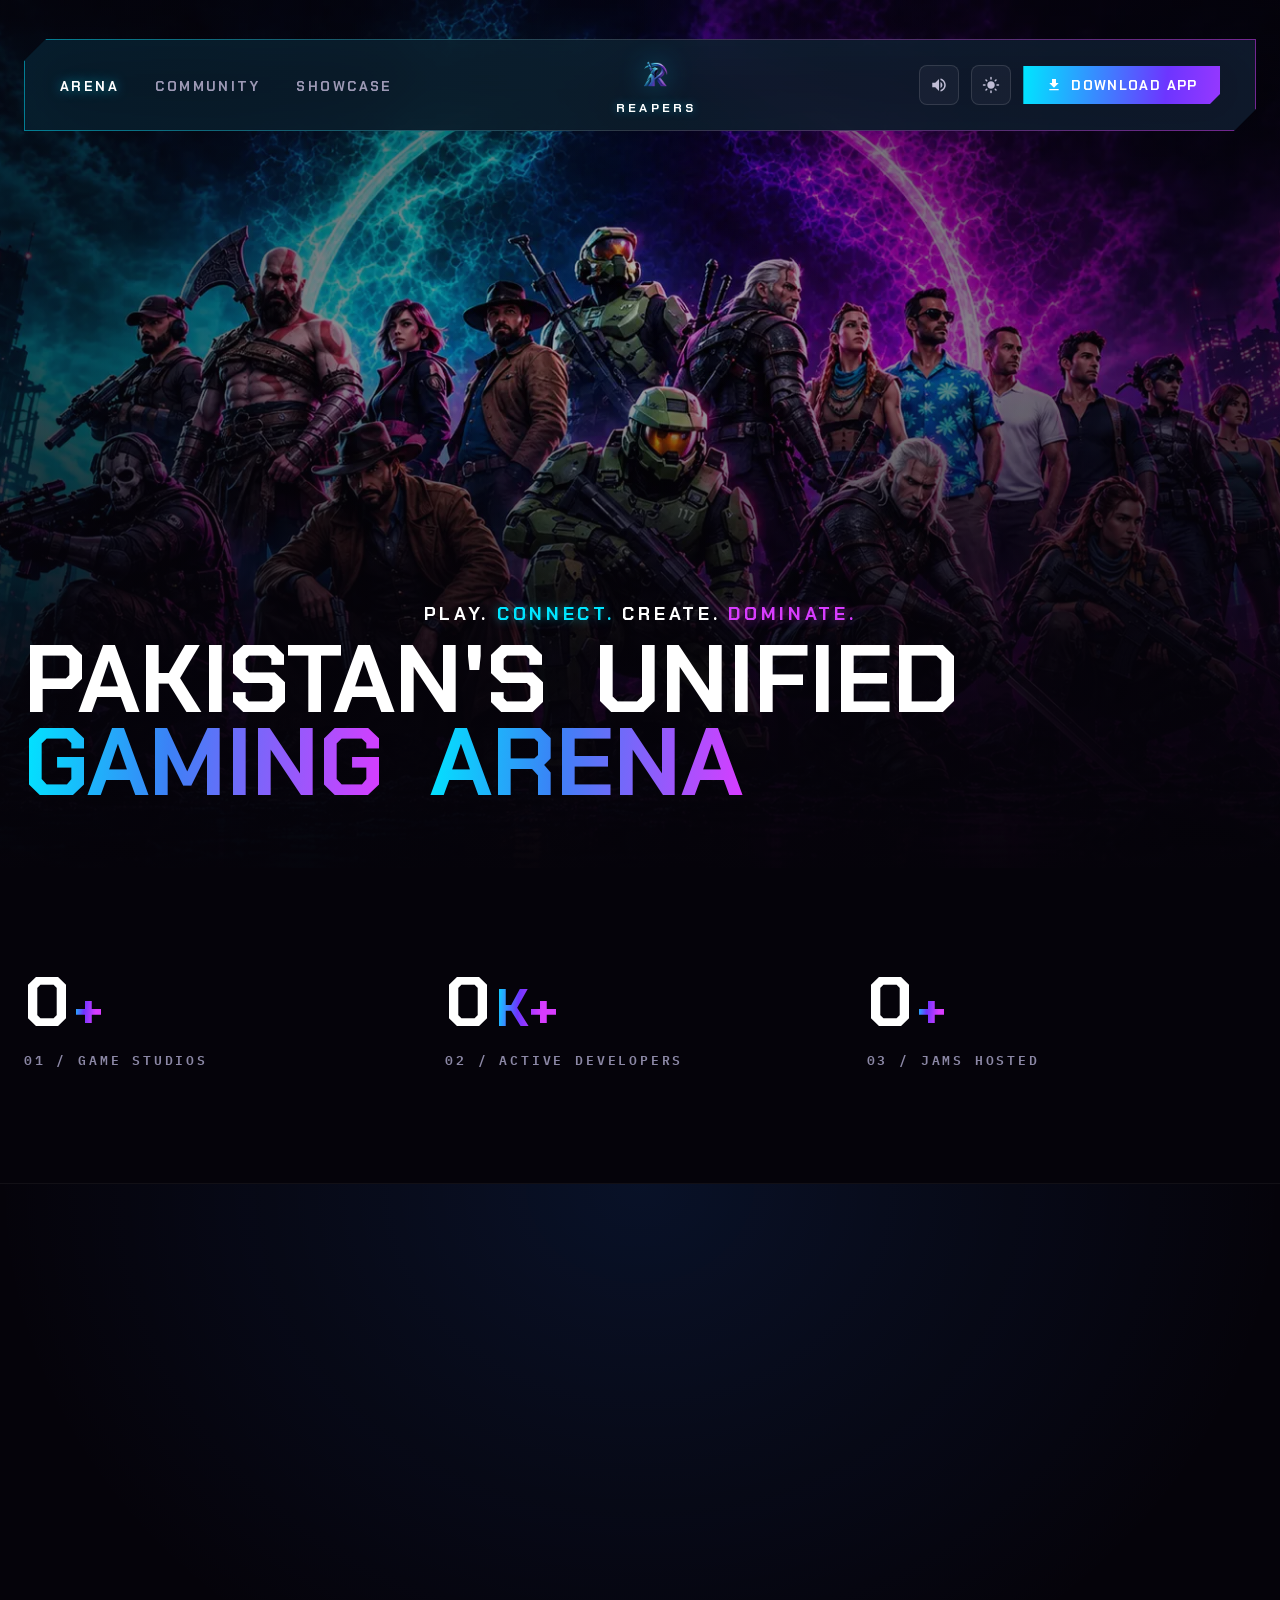
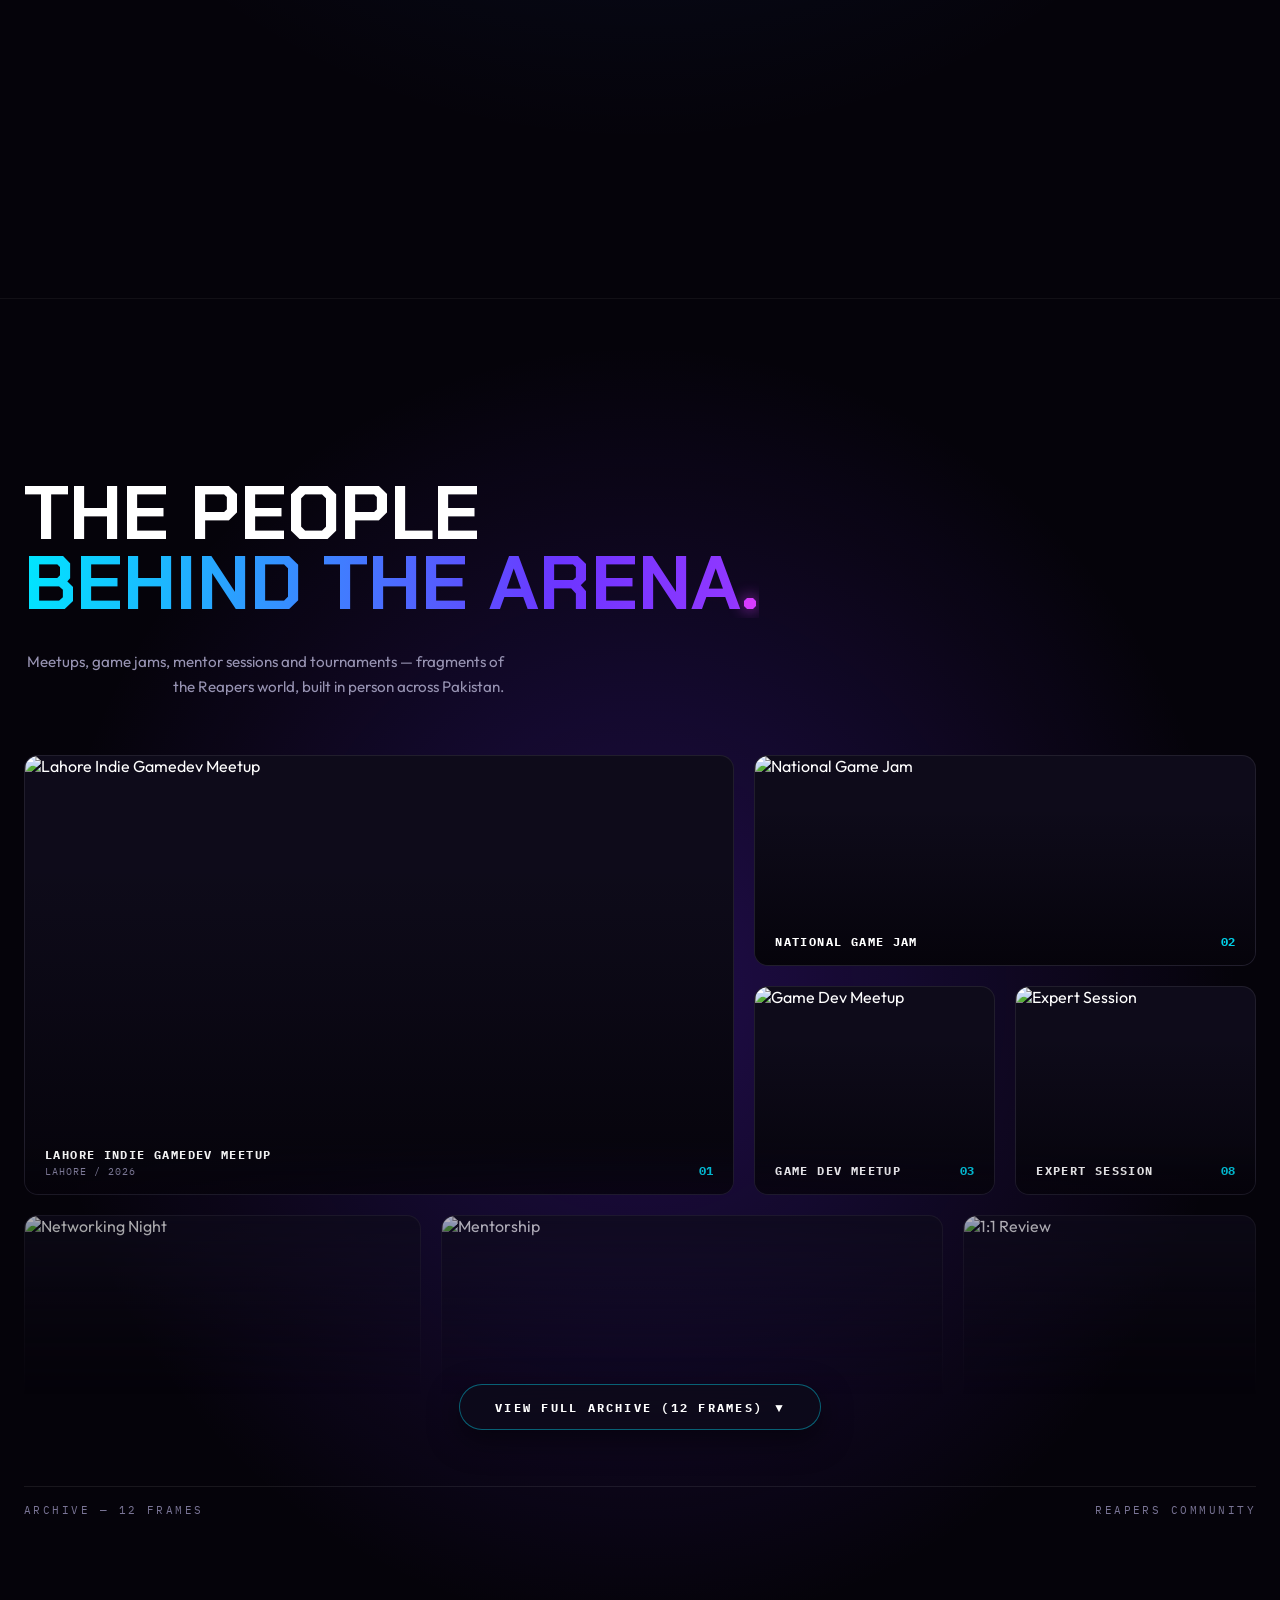
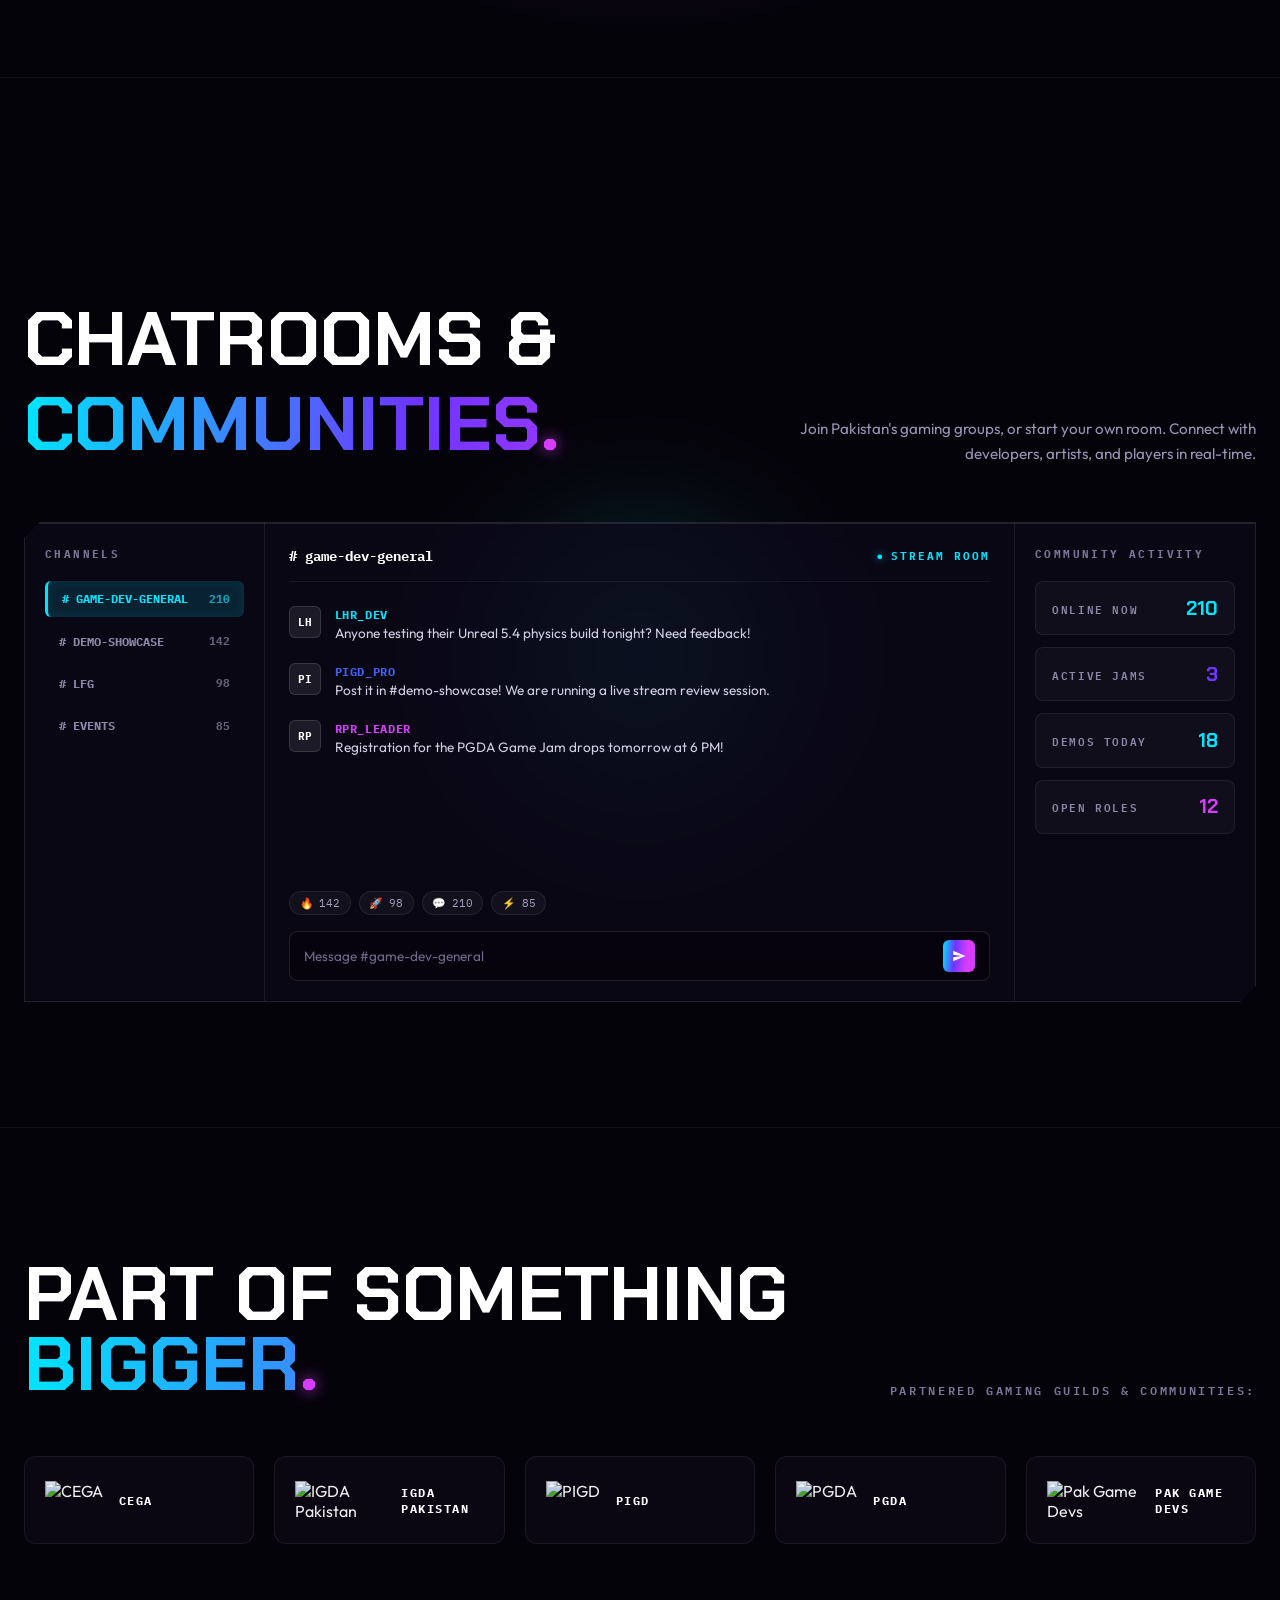
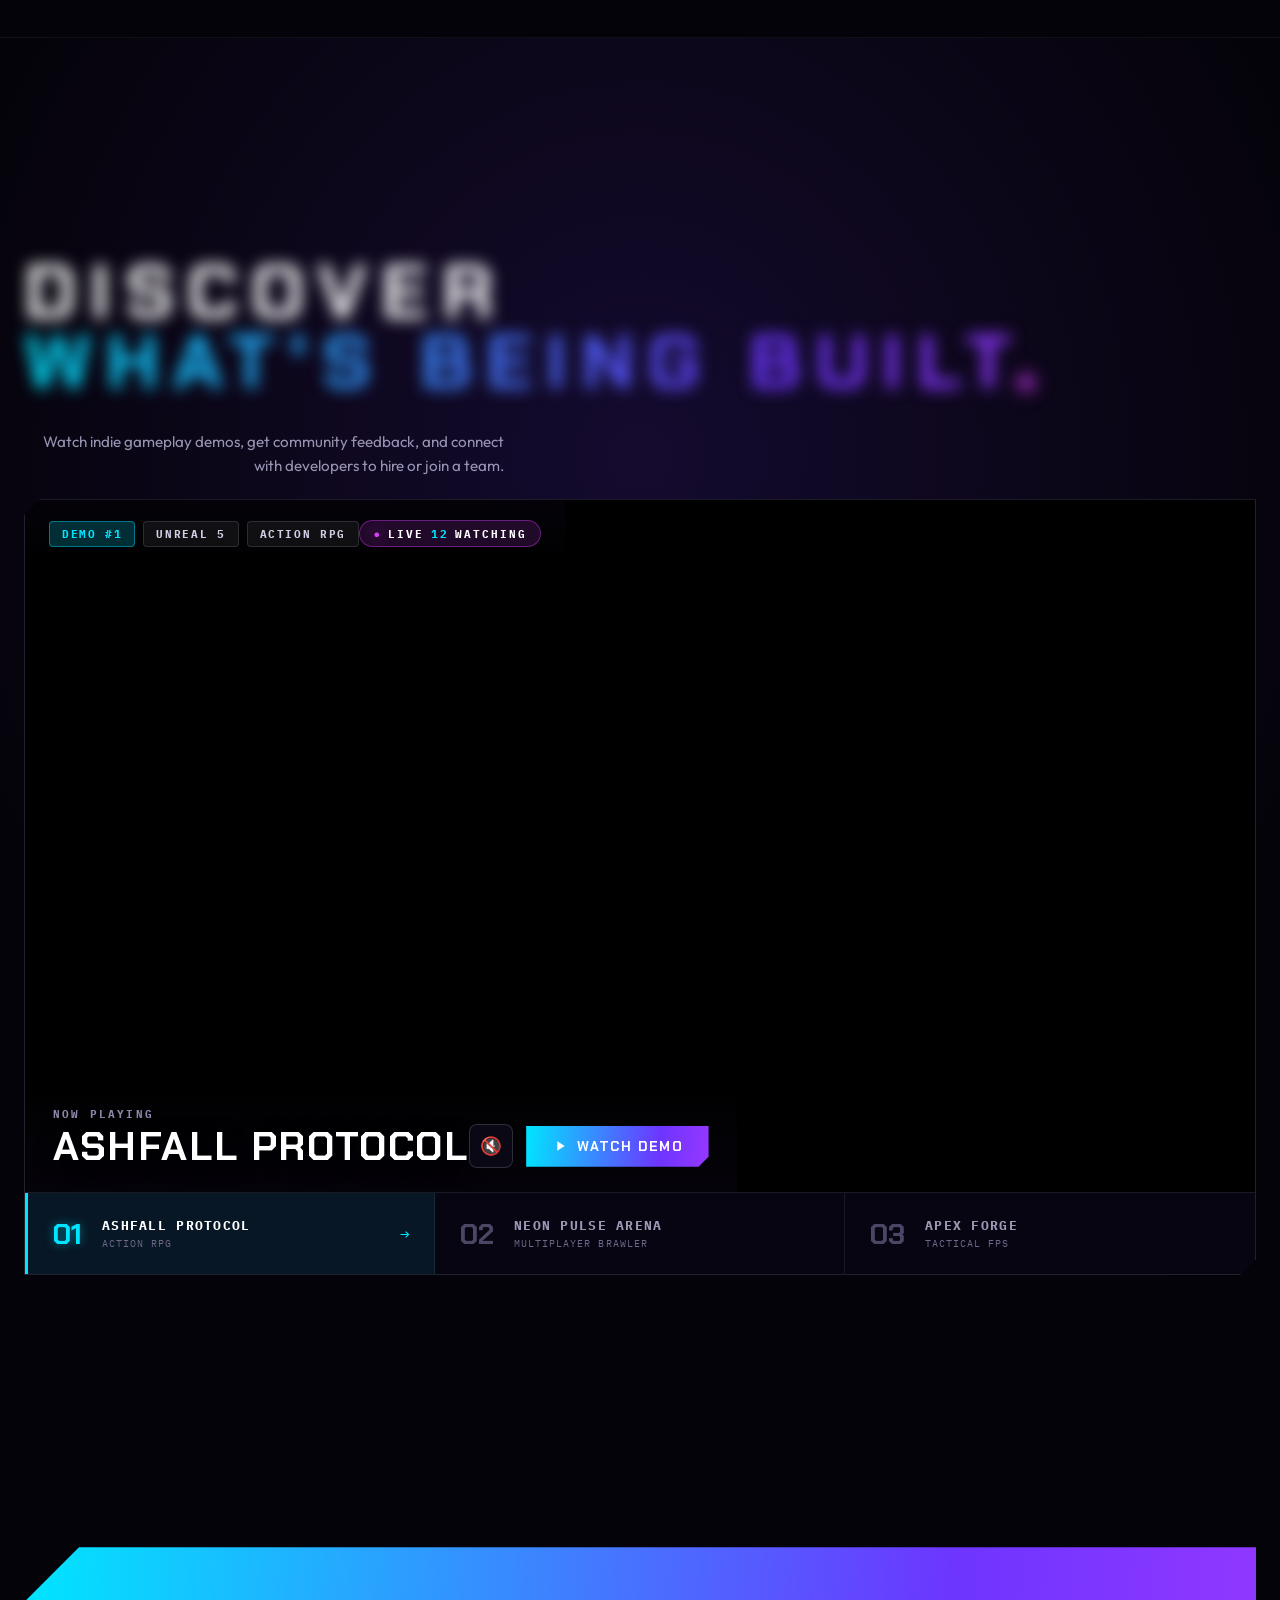
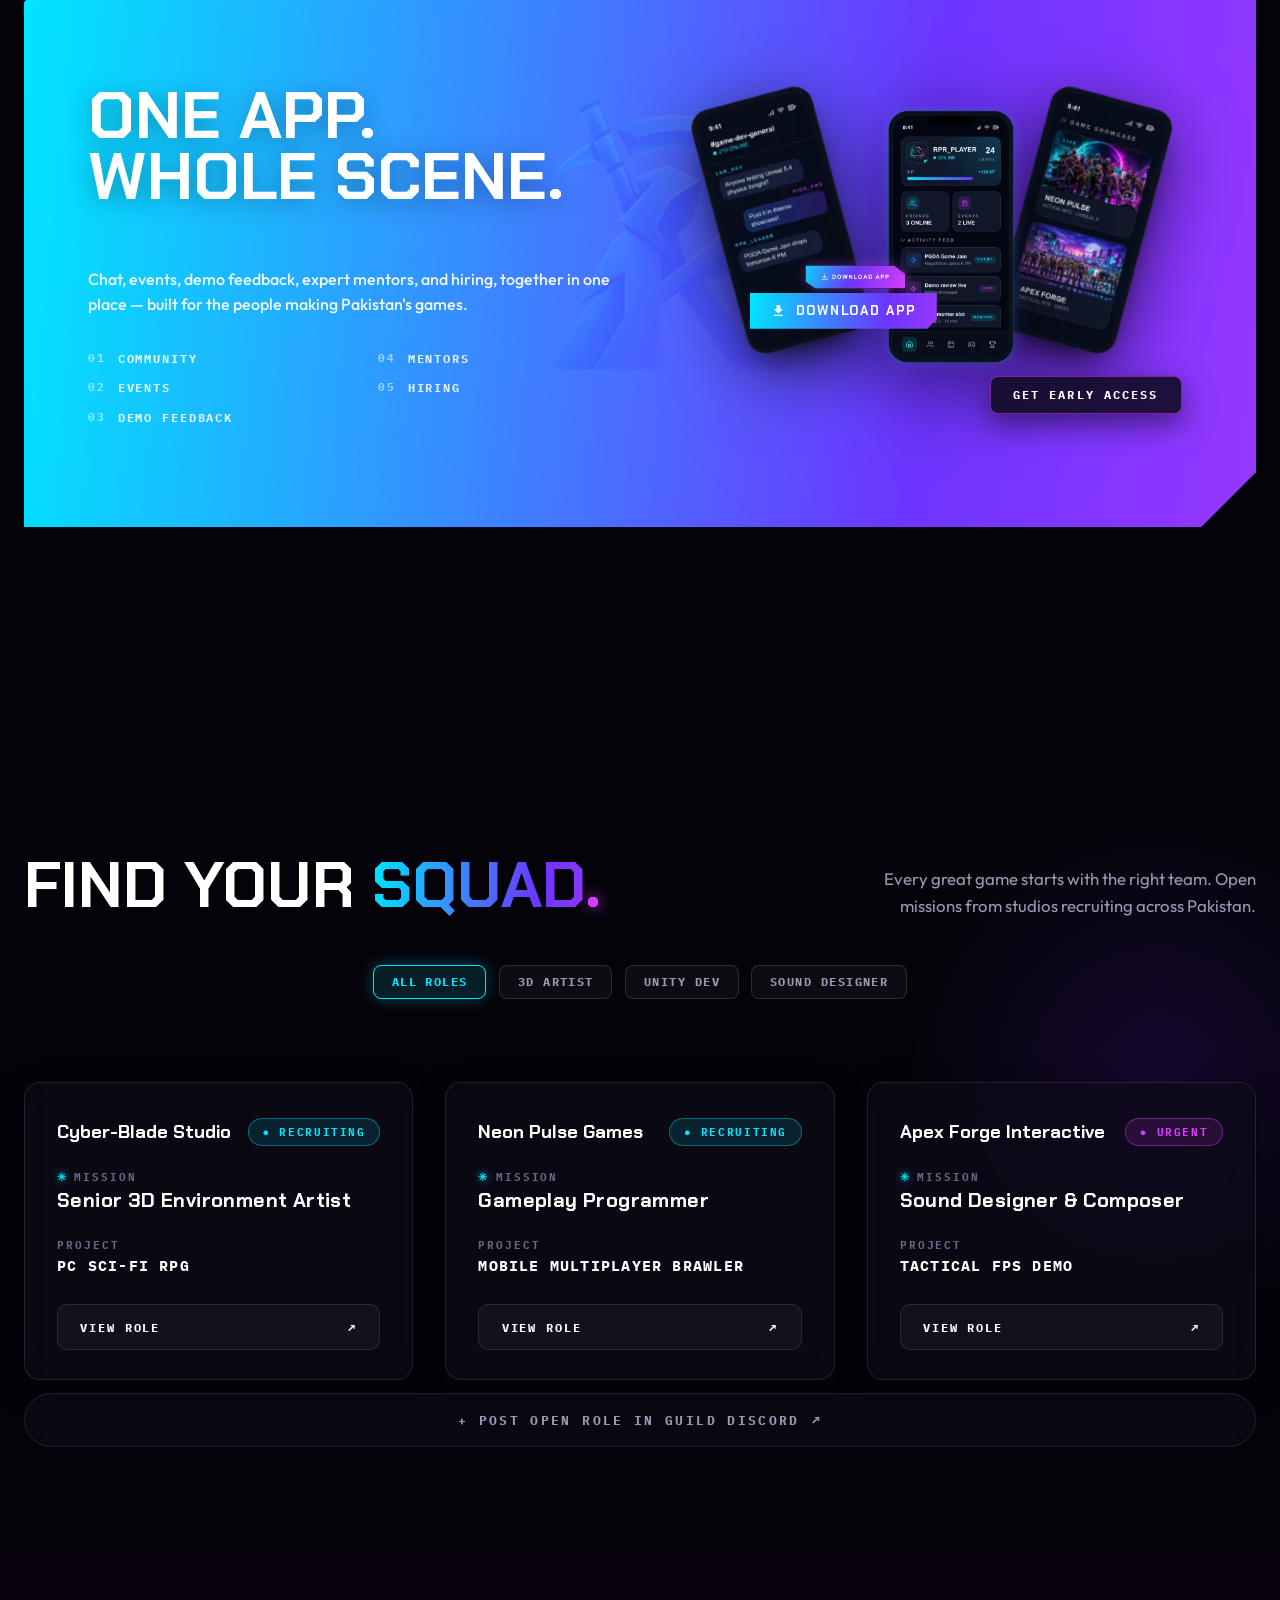
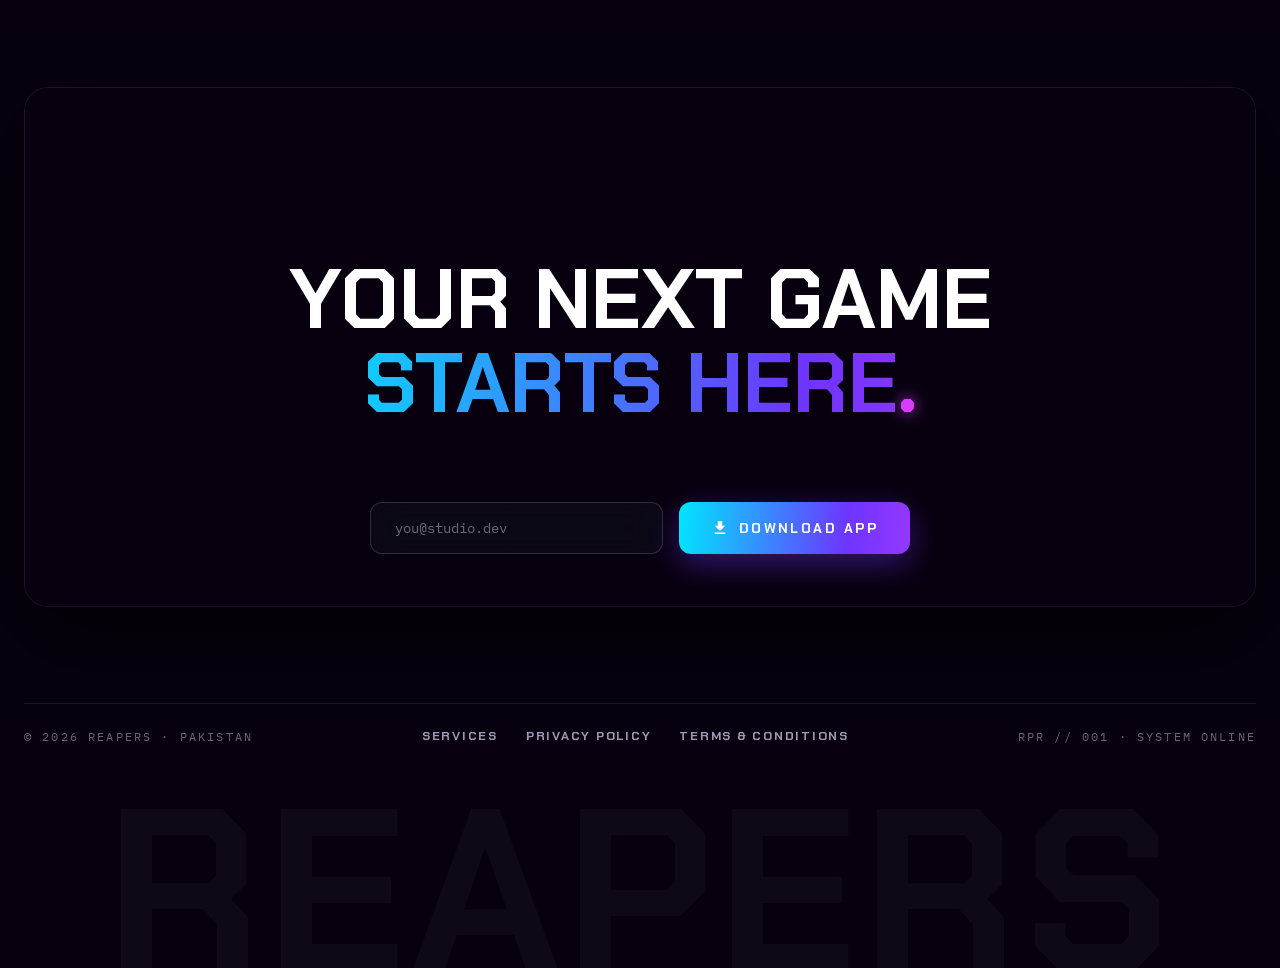
==== arena.html @ 0d5edfe5 "refactor: switch hero and mobile preview images from png to webp" ====
<!DOCTYPE html>
<html lang="en" data-theme="dark">
<head>
  <meta charset="utf-8">
  <meta name="viewport" content="width=device-width, initial-scale=1.0, viewport-fit=cover">
  <title>Reapers Arena - Pakistan's Unified Gaming Arena</title>
  <meta name="description" content="Reapers: Pakistan's Unified Gaming Arena. Play, Connect, Create, Dominate.">
  <link rel="icon" href="public/reapers-logo.png">

  <!-- Google Fonts -->
  <link rel="preconnect" href="https://fonts.googleapis.com">
  <link rel="preconnect" href="https://fonts.gstatic.com" crossorigin>
  <link href="https://fonts.googleapis.com/css2?family=Chakra+Petch:wght@500;600;700;800;900&family=Outfit:wght@400;500;600;700;800&family=IBM+Plex+Mono:wght@400;500;600&display=swap" rel="stylesheet">
  <link rel="stylesheet" href="scrollcraft.css">

  <style>
    /* Knight Warrior Font Import */
    @font-face {
      font-family: 'Knight Warrior';
      src: local('Knight Warrior'), local('KNIGHT WARRIOR'), url('https://fonts.cdnfonts.com/s/95191/KnightWarrior.woff') format('woff');
      font-weight: 400;
      font-style: normal;
      font-display: swap;
    }

    :root {
      --bg-dark: #05030A;
      --bg-card: rgba(14, 11, 26, 0.65);
      --font-hero: "Knight Warrior", "Chakra Petch", system-ui, -apple-system, sans-serif;
      --font-display: "Chakra Petch", system-ui, -apple-system, sans-serif;
      --font-body: "Outfit", system-ui, -apple-system, sans-serif;
      --font-mono: "IBM Plex Mono", monospace;

      /* Primary Figma Gradient */
      --reapers-gradient: linear-gradient(95.18deg, #00E5FF 0.16%, #6D35FF 36.28%, #D83CFF 72.41%);
      --cyan-neon: #00E5FF;
      --purple-neon: #6D35FF;
      --magenta-neon: #D83CFF;

      --chamfer-lg: 18px;
      --chamfer-sm: 8px;
    }

    * {
      box-sizing: border-box;
      margin: 0;
      padding: 0;
    }

    body {
      background-color: var(--bg-dark);
      color: #FFFFFF;
      font-family: var(--font-body);
      overflow-x: hidden;
      min-height: 100vh;
      -webkit-font-smoothing: antialiased;
    }

    /* Global Ultra-Bold Headings */
    h1, h2, h3, h4, h5, h6,
    .hero-title, .entry-title, .people-title, .chatrooms-title,
    .guilds-title, .showcase-title, .app-banner-title, .hiring-title,
    .final-cta-title, .services-title, .legal-title, .service-title,
    .card-title, .bento-title {
      font-weight: 800 !important;
      letter-spacing: 0.02em;
    }

    /* ---------------------------------------------------- Hero Section --- */
    .hero-container {
      position: relative;
      width: 100%;
      min-height: 100vh;
      background-image: url('public/hero.webp');
      background-size: cover;
      background-position: center top;
      background-repeat: no-repeat;
      display: flex;
      flex-direction: column;
      justify-content: space-between;
    }

    .hero-container::before {
      content: '';
      position: absolute;
      inset: 0;
      background: 
        radial-gradient(circle at 50% 30%, rgba(5, 3, 10, 0.15) 0%, rgba(5, 3, 10, 0.65) 70%),
        linear-gradient(to bottom, rgba(5, 3, 10, 0.4) 0%, rgba(5, 3, 10, 0.1) 40%, rgba(5, 3, 10, 0.85) 80%, #05030A 100%);
      pointer-events: none;
      z-index: 1;
    }

    /* Floating Glass Header - Exact Figma Specs */
    .header-wrapper {
      position: relative;
      z-index: 10;
      width: 100%;
      max-width: 1280px;
      margin: 39px auto 0;
      padding: 0 1.5rem;
    }

    .navbar {
      position: relative;
      display: flex;
      align-items: center;
      justify-content: space-between;
      height: 92px;
      padding: 0 2.25rem;
      background: linear-gradient(95deg, rgba(8, 12, 28, 0.78) 0%, rgba(14, 11, 26, 0.78) 50%, rgba(18, 8, 28, 0.78) 100%);
      backdrop-filter: blur(24px);
      -webkit-backdrop-filter: blur(24px);
      clip-path: polygon(22px 0, 100% 0, 100% calc(100% - 22px), calc(100% - 22px) 100%, 0 100%, 0 22px);
      filter: drop-shadow(0 0 1px rgba(0, 229, 255, 0.4)) drop-shadow(0 15px 35px rgba(0, 0, 0, 0.7));
    }

    .navbar::before {
      content: '';
      position: absolute;
      inset: 0;
      padding: 1px;
      background: linear-gradient(90deg, rgba(0, 229, 255, 0.5) 0%, rgba(255, 255, 255, 0.15) 50%, rgba(216, 60, 255, 0.5) 100%);
      -webkit-mask: linear-gradient(#fff 0 0) content-box, linear-gradient(#fff 0 0);
      -webkit-mask-composite: xor;
      mask-composite: exclude;
      clip-path: polygon(22px 0, 100% 0, 100% calc(100% - 22px), calc(100% - 22px) 100%, 0 100%, 0 22px);
      pointer-events: none;
      z-index: 2;
    }

    .nav-links {
      display: flex;
      align-items: center;
      gap: 2.25rem;
      list-style: none;
    }

    .nav-link a {
      font-family: var(--font-display);
      font-weight: 700;
      font-size: 0.85rem;
      letter-spacing: 0.18em;
      color: #9D99B5;
      text-decoration: none;
      text-transform: uppercase;
      transition: all 0.25s ease;
    }

    .nav-link a:hover,
    .nav-link.active a {
      color: #FFFFFF;
      text-shadow: 0 0 12px rgba(0, 229, 255, 0.6);
    }

    .nav-brand {
      display: flex;
      flex-direction: column;
      align-items: center;
      text-decoration: none;
      transform: translateY(-2px);
    }

    .brand-logo-img {
      height: 48px;
      width: auto;
      object-fit: contain;
      filter: drop-shadow(0 0 14px rgba(0, 229, 255, 0.4));
      transition: transform 0.3s ease;
    }

    .nav-brand:hover .brand-logo-img { transform: scale(1.08); }

    .brand-name {
      font-family: var(--font-display);
      font-size: 0.78rem;
      font-weight: 800;
      letter-spacing: 0.25em;
      color: #FFFFFF;
      margin-top: 2px;
      text-shadow: 0 0 10px rgba(0, 229, 255, 0.4);
      text-transform: uppercase;
    }

    .nav-actions {
      display: flex;
      align-items: center;
      gap: 0.75rem;
    }

    .icon-btn {
      width: 40px;
      height: 40px;
      display: flex;
      align-items: center;
      justify-content: center;
      background: rgba(255, 255, 255, 0.04);
      border: 1px solid rgba(255, 255, 255, 0.12);
      border-radius: 8px;
      color: #C0BDD5;
      cursor: pointer;
      transition: all 0.2s ease;
    }

    .icon-btn:hover {
      background: rgba(255, 255, 255, 0.1);
      color: #FFFFFF;
      border-color: rgba(0, 229, 255, 0.4);
      box-shadow: 0 0 12px rgba(0, 229, 255, 0.2);
    }

    .icon-btn svg { width: 18px; height: 18px; fill: currentColor; }

    .btn-download {
      display: inline-flex;
      align-items: center;
      gap: 0.6rem;
      padding: 0.65rem 1.4rem;
      background: var(--reapers-gradient);
      border: none;
      color: #FFFFFF;
      font-family: var(--font-display);
      font-weight: 800;
      font-size: 0.85rem;
      letter-spacing: 0.1em;
      text-transform: uppercase;
      text-decoration: none;
      cursor: pointer;
      transition: all 0.3s ease;
      box-shadow: 0 4px 20px rgba(109, 53, 255, 0.45);
      clip-path: polygon(0 0, 100% 0, 100% calc(100% - 10px), calc(100% - 10px) 100%, 0 100%);
    }

    .btn-download:hover {
      transform: translateY(-2px);
      box-shadow: 0 6px 30px rgba(216, 60, 255, 0.6);
      filter: brightness(1.1);
    }

    .btn-download svg { width: 16px; height: 16px; fill: currentColor; }

    /* Hero Text Content */
    .hero-content {
      position: relative;
      z-index: 5;
      width: 100%;
      max-width: 1280px;
      margin: 0 auto;
      padding: 16rem 1.5rem 6rem;
    }

    .hero-tagline {
      font-family: var(--font-display);
      font-size: clamp(0.78rem, 2.5vw, 1.15rem);
      font-weight: 800;
      letter-spacing: clamp(0.08em, 1.2vw, 0.2em);
      text-transform: uppercase;
      margin-bottom: 0.75rem;
      display: flex;
      flex-wrap: wrap;
      justify-content: center;
      align-items: center;
      gap: 0.35rem 0.5rem;
      width: 100%;
      max-width: 100%;
    }

    .tag-white { color: #FFFFFF; }
    .tag-cyan { color: var(--cyan-neon); text-shadow: 0 0 10px rgba(0, 229, 255, 0.5); }
    .tag-magenta { color: var(--magenta-neon); text-shadow: 0 0 10px rgba(216, 60, 255, 0.5); }

    /* Interactive Hero Word FX & Glitch Animations */
    .hero-tagline .tag-word,
    .hero-title .interactive-word {
      display: inline-block;
      cursor: pointer;
      user-select: none;
      transition: transform 0.25s cubic-bezier(0.175, 0.885, 0.32, 1.275), filter 0.25s ease, text-shadow 0.25s ease;
      position: relative;
    }

    .hero-title .interactive-word {
      margin-right: 0.22em;
    }

    .hero-title .interactive-word:last-child {
      margin-right: 0;
    }

    .hero-tagline .tag-word:hover {
      transform: translateY(-3px) scale(1.12);
      filter: drop-shadow(0 0 14px currentColor);
    }

    .hero-title-line1 .interactive-word:hover {
      transform: translateY(-4px) scale(1.06);
      text-shadow: 0 0 35px var(--cyan-neon), 0 0 60px var(--magenta-neon);
    }

    .hero-title-line2 .interactive-word:hover {
      transform: translateY(-4px) scale(1.06);
      filter: drop-shadow(0 0 25px var(--cyan-neon)) drop-shadow(0 0 45px var(--magenta-neon));
    }

    @keyframes wordGlitchClick {
      0% {
        transform: scale(1) translate(0, 0);
        filter: brightness(1) drop-shadow(0 0 0px var(--cyan-neon));
      }
      20% {
        transform: scale(1.2) translate(-4px, 3px) skewX(12deg);
        filter: brightness(2.2) drop-shadow(0 0 40px var(--cyan-neon));
      }
      40% {
        transform: scale(1.15) translate(4px, -3px) skewX(-10deg);
        filter: brightness(2.5) drop-shadow(0 0 50px var(--magenta-neon));
      }
      60% {
        transform: scale(1.18) translate(-2px, -2px);
        filter: brightness(2) drop-shadow(0 0 35px var(--purple-neon));
      }
      80% {
        transform: scale(1.08) translate(1px, 1px);
        filter: brightness(1.4) drop-shadow(0 0 20px var(--cyan-neon));
      }
      100% {
        transform: scale(1) translate(0, 0);
        filter: brightness(1);
      }
    }

    .word-clicked {
      animation: wordGlitchClick 0.55s cubic-bezier(0.16, 1, 0.3, 1) !important;
    }

    .hero-title {
      font-family: var(--font-hero);
      font-weight: 800;
      font-style: normal;
      font-size: clamp(3rem, 7.5vw, 112px);
      line-height: clamp(2.6rem, 6.5vw, 96.32px);
      letter-spacing: 0px;
      text-transform: uppercase;
    }

    .hero-title-line1 {
      display: block;
      color: #FFFFFF;
      text-shadow: none;
      filter: none;
    }

    .hero-title-line2 {
      display: block;
    }

    .hero-title-line2 .interactive-word {
      background: linear-gradient(95deg, #00E5FF 0%, #3B82F6 40%, #D83CFF 100%);
      -webkit-background-clip: text;
      -webkit-text-fill-color: transparent;
      filter: none;
      text-shadow: none;
    }

    /* ---------------------------------------------------- Stats Section --- */
    .stats-section {
      position: relative;
      z-index: 10;
      background-color: var(--bg-dark);
      padding: 4rem 1.5rem 7rem;
      margin-top: -2rem;
    }

    .stats-container {
      max-width: 1240px;
      margin: 0 auto;
      display: grid;
      grid-template-columns: repeat(3, 1fr);
      gap: 2rem;
    }

    .stat-card {
      display: flex;
      flex-direction: column;
      align-items: flex-start;
    }

    .stat-number-wrap {
      display: flex;
      align-items: baseline;
      gap: 0.35rem;
    }

    .stat-number {
      font-family: var(--font-display);
      font-weight: 800;
      font-size: clamp(3.8rem, 5.5vw, 5.2rem);
      color: #FFFFFF;
      line-height: 1;
      letter-spacing: -0.02em;
    }

    .stat-plus {
      font-family: var(--font-display);
      font-weight: 800;
      font-size: clamp(2.8rem, 4vw, 3.8rem);
      background: var(--reapers-gradient);
      -webkit-background-clip: text;
      -webkit-text-fill-color: transparent;
      line-height: 1;
    }

    .stat-label {
      font-family: var(--font-mono);
      font-size: 0.8rem;
      font-weight: 600;
      letter-spacing: 0.22em;
      color: #8C88A6;
      text-transform: uppercase;
      margin-top: 0.75rem;
    }

    /* ------------------------------------------- Entry Sequence Section --- */
    .entry-sequence-section {
      position: relative;
      width: 100%;
      padding: 9rem 1.5rem 11rem;
      background: radial-gradient(83.98% 124.46% at 50% 0%, rgba(38, 119, 255, 0.12) 0%, rgba(38, 119, 255, 0) 60%), #05030A;
      overflow: hidden;
      display: flex;
      justify-content: center;
      align-items: center;
      border-top: 1px solid rgba(255, 255, 255, 0.05);
    }

    /* Parallax wrapper: gives data-sc-parallax's inline transform a stable,
       full-size containing block so the absolutely-positioned watermark img
       inside it keeps resolving its top/left against the SECTION, not the
       (transformed) wrapper. */
    .parallax-fill-layer {
      position: absolute;
      inset: 0;
      pointer-events: none;
    }

    /* Watermark background logos initial hidden state & scroll entrance */
    .bg-logo-watermark {
      position: absolute;
      top: 45%;
      width: min(540px, 48vw);
      height: auto;
      opacity: 0;
      mix-blend-mode: luminosity;
      filter: brightness(0.3) blur(10px);
      pointer-events: none;
      z-index: 1;
      transition: opacity 1.2s cubic-bezier(0.16, 1, 0.3, 1), transform 1.4s cubic-bezier(0.16, 1, 0.3, 1), filter 1.2s ease;
      will-change: transform, opacity, filter;
    }

    .bg-logo-left { left: -9%; transform: translateY(-50%) scale(0.65) rotate(-18deg); }
    .bg-logo-right { right: -9%; transform: translateY(-50%) scale(0.65) rotate(18deg) scaleX(-1); }

    .entry-sequence-section.sc-in .bg-logo-left {
      opacity: 0.14;
      transform: translateY(-50%) scale(1) rotate(-6deg);
      filter: brightness(0.7) contrast(1.4) blur(0px);
      transition-delay: 0.1s;
    }

    .entry-sequence-section.sc-in .bg-logo-right {
      opacity: 0.14;
      transform: translateY(-50%) scale(1) rotate(6deg) scaleX(-1);
      filter: brightness(0.7) contrast(1.4) blur(0px);
      transition-delay: 0.25s;
    }

    .entry-container {
      position: relative;
      z-index: 5;
      width: 100%;
      max-width: 1240px;
      margin: 0 auto;
      text-align: center;
      display: flex;
      flex-direction: column;
      align-items: center;
    }

    /* Staggered entrance animations for section children */
    .entry-kicker {
      display: inline-flex;
      align-items: center;
      gap: 0.65rem;
      margin-bottom: 1.75rem;
      opacity: 0;
      transform: translateY(-20px) scale(0.9);
      transition: opacity 0.6s ease 0.15s, transform 0.6s cubic-bezier(0.16, 1, 0.3, 1) 0.15s;
    }

    .entry-sequence-section.sc-in .entry-kicker {
      opacity: 1;
      transform: translateY(0) scale(1);
    }

    .kicker-dot-wrap { display: flex; gap: 3px; font-size: 0.5rem; }
    .dot-cyan { color: #00E5FF; text-shadow: 0 0 8px rgba(0, 229, 255, 0.8); }
    .dot-purple { color: #6D35FF; text-shadow: 0 0 8px rgba(109, 53, 255, 0.8); }

    .kicker-text {
      font-family: var(--font-mono);
      font-size: 0.8rem;
      font-weight: 600;
      letter-spacing: 0.28em;
      color: #8E8AAB;
      text-transform: uppercase;
    }

    .entry-title {
      font-family: var(--font-hero);
      font-weight: 800;
      font-style: normal;
      font-size: clamp(3.2rem, 7.2vw, 108px);
      line-height: clamp(2.8rem, 6.5vw, 94px);
      letter-spacing: 0px;
      text-transform: uppercase;
      display: flex;
      flex-direction: column;
      align-items: center;
    }

    .entry-title-white {
      color: #FFFFFF;
      text-shadow: 0 4px 30px rgba(0, 0, 0, 0.9);
      opacity: 0;
      transform: perspective(600px) rotateX(25deg) translateY(30px);
      filter: blur(6px);
      transition: opacity 0.8s ease 0.3s, transform 0.8s cubic-bezier(0.16, 1, 0.3, 1) 0.3s, filter 0.8s ease 0.3s;
    }

    .entry-title-gradient {
      background: var(--reapers-gradient);
      -webkit-background-clip: text;
      -webkit-text-fill-color: transparent;
      filter: drop-shadow(0 4px 20px rgba(109, 53, 255, 0.5));
      opacity: 0;
      transform: perspective(600px) rotateX(25deg) translateY(30px);
      transition: opacity 0.8s ease 0.45s, transform 0.8s cubic-bezier(0.16, 1, 0.3, 1) 0.45s;
    }

    .entry-sequence-section.sc-in .entry-title-white,
    .entry-sequence-section.sc-in .entry-title-gradient {
      opacity: 1;
      transform: perspective(600px) rotateX(0deg) translateY(0);
      filter: blur(0px);
    }

    .dot-magenta {
      color: var(--magenta-neon);
      -webkit-text-fill-color: var(--magenta-neon);
      text-shadow: 0 0 15px rgba(216, 60, 255, 0.9);
    }

    /* Neon Divider Laser Sweep */
    .entry-divider {
      position: relative;
      width: 100%;
      height: 1px;
      background: linear-gradient(90deg, transparent 0%, rgba(255, 255, 255, 0.12) 15%, rgba(255, 255, 255, 0.12) 85%, transparent 100%);
      margin: 5.5rem 0 3.5rem;
      opacity: 0;
      transform: scaleX(0);
      transform-origin: center;
      transition: opacity 0.6s ease 0.6s, transform 0.9s cubic-bezier(0.16, 1, 0.3, 1) 0.6s;
      overflow: hidden;
    }

    .entry-sequence-section.sc-in .entry-divider {
      opacity: 1;
      transform: scaleX(1);
    }

    .entry-divider::after {
      content: '';
      position: absolute;
      top: 0;
      left: -30%;
      width: 30%;
      height: 100%;
      background: linear-gradient(90deg, transparent, #00E5FF, #D83CFF, transparent);
      box-shadow: 0 0 15px #00E5FF;
      opacity: 0;
    }

    .entry-sequence-section.sc-in .entry-divider::after {
      animation: laserSweep 1.6s ease-in-out 1.2s 1 normal forwards;
    }

    @keyframes laserSweep {
      0% { left: -30%; opacity: 0; }
      30% { opacity: 1; }
      100% { left: 130%; opacity: 0; }
    }

    .entry-sub-grid {
      width: 100%;
      display: flex;
      justify-content: space-between;
      align-items: flex-start;
      gap: 2rem;
      text-align: left;
    }

    .entry-sub-item.left {
      opacity: 0;
      transform: translateX(-40px);
      transition: opacity 0.8s ease 0.75s, transform 0.8s cubic-bezier(0.16, 1, 0.3, 1) 0.75s;
    }

    .entry-sub-item.right {
      text-align: right;
      opacity: 0;
      transform: translateX(40px);
      transition: opacity 0.8s ease 0.9s, transform 0.8s cubic-bezier(0.16, 1, 0.3, 1) 0.9s;
    }

    .entry-sequence-section.sc-in .entry-sub-item.left,
    .entry-sequence-section.sc-in .entry-sub-item.right {
      opacity: 1;
      transform: translateX(0);
    }

    .sub-line-white {
      font-family: var(--font-display);
      font-weight: 800;
      font-size: clamp(1.1rem, 2vw, 1.5rem);
      letter-spacing: 0.04em;
      color: #FFFFFF;
      text-transform: uppercase;
      line-height: 1.35;
    }

    .sub-line-grey {
      font-family: var(--font-display);
      font-weight: 700;
      font-size: clamp(1.1rem, 2vw, 1.5rem);
      letter-spacing: 0.04em;
      color: #8C88A8;
      text-transform: uppercase;
      line-height: 1.35;
      margin-top: 2px;
    }

    .sub-line-gradient {
      font-family: var(--font-display);
      font-weight: 800;
      font-size: clamp(1.1rem, 2vw, 1.5rem);
      letter-spacing: 0.04em;
      background: linear-gradient(90deg, #00E5FF 0%, #D83CFF 100%);
      -webkit-background-clip: text;
      -webkit-text-fill-color: transparent;
      text-transform: uppercase;
      line-height: 1.35;
      margin-top: 2px;
    }

    /* ------------------------------------------- Video Showcase Section --- */
    .showcase-section {
      position: relative;
      width: 100%;
      padding: 9rem 1.5rem 10rem;
      background: radial-gradient(80% 80% at 50% 30%, rgba(109, 53, 255, 0.15) 0%, rgba(5, 3, 10, 0) 70%), #05030A;
      overflow: hidden;
      border-top: 1px solid rgba(255, 255, 255, 0.05);
    }

    .showcase-container {
      max-width: 1280px;
      margin: 0 auto;
      display: flex;
      flex-direction: column;
      gap: 3.5rem;
    }

    .video-showcase-box {
      position: relative;
      width: 100%;
      background: #0A0816;
      border: 1px solid rgba(255, 255, 255, 0.1);
      clip-path: polygon(
        16px 0, 100% 0, 100% calc(100% - 16px),
        calc(100% - 16px) 100%, 0 100%, 0 16px
      );
      box-shadow: 0 20px 60px rgba(0, 0, 0, 0.7), inset 0 1px 0 rgba(255, 255, 255, 0.1);
      overflow: hidden;
      display: flex;
      flex-direction: column;
    }

    .video-viewport {
      position: relative;
      width: 100%;
      aspect-ratio: 16 / 9;
      background: #000000;
      overflow: hidden;
    }

    .showcase-video-elem {
      width: 100%;
      height: 100%;
      object-fit: cover;
      display: block;
      transition: opacity 0.3s ease;
    }

    .video-top-bar {
      position: absolute;
      top: 0;
      inset-x: 0;
      padding: 1.25rem 1.5rem;
      display: flex;
      justify-content: space-between;
      align-items: center;
      background: linear-gradient(to bottom, rgba(5, 3, 10, 0.85) 0%, rgba(5, 3, 10, 0) 100%);
      z-index: 5;
      pointer-events: none;
    }

    .demo-chips { display: flex; align-items: center; gap: 0.5rem; }

    .demo-chip {
      font-family: var(--font-mono);
      font-size: 0.68rem;
      font-weight: 700;
      letter-spacing: 0.15em;
      padding: 0.3rem 0.75rem;
      border-radius: 4px;
      text-transform: uppercase;
    }

    .chip-cyan {
      background: rgba(0, 229, 255, 0.2);
      color: var(--cyan-neon);
      border: 1px solid rgba(0, 229, 255, 0.4);
    }

    .chip-dark {
      background: rgba(255, 255, 255, 0.06);
      color: #D1CDE5;
      border: 1px solid rgba(255, 255, 255, 0.12);
    }

    .live-pill {
      font-family: var(--font-mono);
      font-size: 0.68rem;
      font-weight: 800;
      letter-spacing: 0.18em;
      padding: 0.35rem 0.85rem;
      background: rgba(216, 60, 255, 0.15);
      border: 1px solid rgba(216, 60, 255, 0.4);
      border-radius: 20px;
      color: #FFFFFF;
      display: flex;
      align-items: center;
      gap: 0.4rem;
      white-space: nowrap;
    }

    .live-watch-count { color: var(--cyan-neon); font-variant-numeric: tabular-nums; }

    /* Showcase signature moment: the "arena floor fills up" peak. Once the
       section's scroll progress (--sc-p, published by data-sc-act) crosses
       ~0.8, .live-pill--peak is added (see JS) and this fires once. */
    @keyframes livePeakPulse {
      0%   { box-shadow: 0 0 0 rgba(216, 60, 255, 0); }
      35%  { box-shadow: 0 0 22px rgba(216, 60, 255, 0.85), 0 0 40px rgba(0, 229, 255, 0.35); }
      100% { box-shadow: 0 0 0 rgba(216, 60, 255, 0); }
    }
    .live-pill.live-pill--peak { animation: livePeakPulse 900ms ease-out; }

    .video-bottom-overlay {
      position: absolute;
      bottom: 0;
      inset-x: 0;
      padding: 2rem 1.75rem 1.5rem;
      background: linear-gradient(to top, rgba(5, 3, 10, 0.95) 0%, rgba(5, 3, 10, 0.4) 60%, rgba(5, 3, 10, 0) 100%);
      display: flex;
      justify-content: space-between;
      align-items: flex-end;
      z-index: 5;
    }

    .now-playing-meta { display: flex; flex-direction: column; gap: 0.2rem; }

    .now-playing-label {
      font-family: var(--font-mono);
      font-size: 0.68rem;
      font-weight: 700;
      letter-spacing: 0.2em;
      color: #8C88A8;
      text-transform: uppercase;
    }

    .now-playing-title {
      font-family: var(--font-display);
      font-weight: 800;
      font-size: clamp(1.6rem, 3.2vw, 2.5rem);
      letter-spacing: 0.04em;
      color: #FFFFFF;
      text-transform: uppercase;
      line-height: 1.1;
      text-shadow: 0 4px 20px rgba(0, 0, 0, 0.8);
    }

    .video-actions { display: flex; align-items: center; gap: 0.85rem; }

    .icon-btn-video {
      width: 44px;
      height: 44px;
      border-radius: 8px;
      background: rgba(15, 12, 28, 0.7);
      backdrop-filter: blur(12px);
      border: 1px solid rgba(255, 255, 255, 0.15);
      color: #FFFFFF;
      font-size: 1.1rem;
      cursor: pointer;
      display: flex;
      align-items: center;
      justify-content: center;
      transition: all 0.2s ease;
    }

    .icon-btn-video:hover {
      background: rgba(255, 255, 255, 0.15);
      border-color: var(--cyan-neon);
      box-shadow: 0 0 15px rgba(0, 229, 255, 0.3);
    }

    .btn-watch-demo { padding: 0.75rem 1.6rem; font-size: 0.85rem; }

    .video-tabs-row {
      display: grid;
      grid-template-columns: repeat(3, 1fr);
      border-top: 1px solid rgba(255, 255, 255, 0.08);
      background: rgba(8, 6, 18, 0.95);
    }

    .video-tab-item {
      padding: 1.35rem 1.5rem;
      border-right: 1px solid rgba(255, 255, 255, 0.08);
      display: flex;
      align-items: center;
      justify-content: space-between;
      cursor: pointer;
      transition: all 0.3s ease;
      position: relative;
    }

    .video-tab-item:last-child { border-right: none; }

    .video-tab-item.active {
      background: rgba(0, 229, 255, 0.08);
      border-left: 3px solid var(--cyan-neon);
    }

    .video-tab-item:hover:not(.active) { background: rgba(255, 255, 255, 0.03); }

    .tab-meta-left { display: flex; align-items: center; gap: 1.25rem; }

    .tab-num {
      font-family: var(--font-display);
      font-weight: 800;
      font-size: 1.8rem;
      color: #4A4663;
      transition: color 0.3s ease;
    }

    .video-tab-item.active .tab-num {
      color: var(--cyan-neon);
      text-shadow: 0 0 10px rgba(0, 229, 255, 0.5);
    }

    .tab-text-wrap { display: flex; flex-direction: column; gap: 2px; }

    .tab-title-text {
      font-family: var(--font-mono);
      font-weight: 700;
      font-size: 0.8rem;
      letter-spacing: 0.1em;
      color: #9D99B5;
      text-transform: uppercase;
      transition: color 0.3s ease;
    }

    .video-tab-item.active .tab-title-text { color: #FFFFFF; }

    .tab-sub-text {
      font-family: var(--font-mono);
      font-size: 0.65rem;
      letter-spacing: 0.1em;
      color: #6E698A;
      text-transform: uppercase;
    }

    .tab-arrow {
      font-family: var(--font-mono);
      font-size: 1rem;
      color: var(--cyan-neon);
      opacity: 0;
      transform: translateX(-5px);
      transition: all 0.3s ease;
    }

    .video-tab-item.active .tab-arrow { opacity: 1; transform: translateX(0); }

    /* -------------------------------------- Chatrooms & Communities --- */
    .chatrooms-section {
      position: relative;
      width: 100%;
      padding: 9rem 1.5rem 10rem;
      background-color: #05030A;
      overflow: hidden;
      border-top: 1px solid rgba(255, 255, 255, 0.05);
    }

    .chat-glow-orb {
      position: absolute;
      width: 414px;
      height: 414px;
      left: 50%;
      top: 55%;
      transform: translate(-50%, -50%) rotate(-157.38deg);
      border-radius: 33554400px;
      background: radial-gradient(70.71% 70.71% at 50% 50%, rgba(0, 229, 255, 0.22) 0%, rgba(0, 229, 255, 0) 66%);
      filter: blur(40px);
      pointer-events: none;
      z-index: 1;
    }

    .chatrooms-container {
      position: relative;
      z-index: 5;
      max-width: 1280px;
      margin: 0 auto;
      display: flex;
      flex-direction: column;
      gap: 3.5rem;
    }

    .chat-widget {
      position: relative;
      width: 100%;
      background: rgba(12, 10, 26, 0.75);
      backdrop-filter: blur(24px);
      -webkit-backdrop-filter: blur(24px);
      border: 1px solid rgba(255, 255, 255, 0.1);
      clip-path: polygon(
        16px 0, 100% 0, 100% calc(100% - 16px),
        calc(100% - 16px) 100%, 0 100%, 0 16px
      );
      box-shadow: 0 20px 60px rgba(0, 0, 0, 0.6), inset 0 1px 0 rgba(255, 255, 255, 0.1);
      display: grid;
      grid-template-columns: 240px 1fr 240px;
      min-height: 480px;
    }

    .chat-sidebar-channels {
      padding: 1.5rem 1.25rem;
      border-right: 1px solid rgba(255, 255, 255, 0.08);
      display: flex;
      flex-direction: column;
      gap: 1.25rem;
    }

    .widget-kicker-title {
      font-family: var(--font-mono);
      font-size: 0.68rem;
      font-weight: 700;
      letter-spacing: 0.22em;
      color: #7A7596;
      text-transform: uppercase;
    }

    .channels-list {
      display: flex;
      flex-direction: column;
      gap: 0.4rem;
      list-style: none;
    }

    .channel-item {
      display: flex;
      align-items: center;
      justify-content: space-between;
      padding: 0.65rem 0.85rem;
      border-radius: 6px;
      font-family: var(--font-mono);
      font-size: 0.75rem;
      font-weight: 700;
      color: #8C88A8;
      cursor: pointer;
      transition: all 0.2s ease;
    }

    .channel-item.active {
      background: rgba(0, 229, 255, 0.12);
      color: var(--cyan-neon);
      border-left: 2px solid var(--cyan-neon);
      box-shadow: inset 0 0 12px rgba(0, 229, 255, 0.1);
    }

    .channel-item:hover:not(.active) {
      background: rgba(255, 255, 255, 0.04);
      color: #FFFFFF;
    }

    .channel-count { font-size: 0.68rem; opacity: 0.7; }

    .chat-stream-area {
      padding: 1.5rem 1.5rem 1.25rem;
      display: flex;
      flex-direction: column;
      justify-content: space-between;
      border-right: 1px solid rgba(255, 255, 255, 0.08);
    }

    .stream-header {
      display: flex;
      justify-content: space-between;
      align-items: center;
      padding-bottom: 1rem;
      border-bottom: 1px solid rgba(255, 255, 255, 0.06);
    }

    .stream-title {
      font-family: var(--font-mono);
      font-size: 0.85rem;
      font-weight: 700;
      color: #FFFFFF;
      display: flex;
      align-items: center;
      gap: 0.5rem;
    }

    .stream-status {
      font-family: var(--font-mono);
      font-size: 0.68rem;
      font-weight: 700;
      letter-spacing: 0.18em;
      color: var(--cyan-neon);
      display: flex;
      align-items: center;
      gap: 0.4rem;
    }

    .chat-messages {
      display: flex;
      flex-direction: column;
      gap: 1rem;
      margin: 1.5rem 0;
    }

    .message-item { display: flex; align-items: flex-start; gap: 0.85rem; }

    .user-avatar {
      width: 32px;
      height: 32px;
      border-radius: 6px;
      background: rgba(255, 255, 255, 0.08);
      border: 1px solid rgba(255, 255, 255, 0.12);
      display: flex;
      align-items: center;
      justify-content: center;
      font-family: var(--font-mono);
      font-size: 0.7rem;
      font-weight: 700;
      color: #FFFFFF;
      flex-shrink: 0;
    }

    .message-body { display: flex; flex-direction: column; gap: 2px; }

    .user-name {
      font-family: var(--font-mono);
      font-size: 0.78rem;
      font-weight: 700;
      letter-spacing: 0.05em;
    }

    .name-cyan { color: var(--cyan-neon); }
    .name-blue { color: #4361EE; }
    .name-magenta { color: var(--magenta-neon); }

    .message-text {
      font-family: var(--font-body);
      font-size: 0.85rem;
      color: #D1CDE3;
      line-height: 1.4;
    }

    .reactions-bar { display: flex; gap: 0.5rem; margin-bottom: 1rem; }

    .reaction-chip {
      padding: 0.25rem 0.6rem;
      background: rgba(255, 255, 255, 0.04);
      border: 1px solid rgba(255, 255, 255, 0.08);
      border-radius: 12px;
      font-family: var(--font-mono);
      font-size: 0.68rem;
      color: #A4A0BF;
      display: flex;
      align-items: center;
      gap: 0.35rem;
      cursor: pointer;
      transition: all 0.2s ease;
    }

    .reaction-chip:hover { background: rgba(255, 255, 255, 0.08); color: #FFFFFF; }

    .chat-input-bar {
      display: flex;
      align-items: center;
      gap: 0.75rem;
      background: rgba(5, 3, 10, 0.6);
      border: 1px solid rgba(255, 255, 255, 0.1);
      border-radius: 8px;
      padding: 0.5rem 0.85rem;
    }

    .chat-input-field {
      width: 100%;
      background: transparent;
      border: none;
      outline: none;
      font-family: var(--font-body);
      font-size: 0.85rem;
      color: #FFFFFF;
    }

    .chat-input-field::placeholder { color: #6E698A; }

    .send-btn {
      width: 32px;
      height: 32px;
      border-radius: 6px;
      background: var(--reapers-gradient);
      border: none;
      display: flex;
      align-items: center;
      justify-content: center;
      color: #FFFFFF;
      cursor: pointer;
      flex-shrink: 0;
      transition: transform 0.2s ease;
    }

    .send-btn:hover { transform: scale(1.05); }
    .send-btn svg { width: 14px; height: 14px; fill: currentColor; }

    .chat-sidebar-stats {
      padding: 1.5rem 1.25rem;
      display: flex;
      flex-direction: column;
      gap: 1.25rem;
    }

    .activity-boxes { display: flex; flex-direction: column; gap: 0.75rem; }

    .activity-box {
      background: rgba(255, 255, 255, 0.03);
      border: 1px solid rgba(255, 255, 255, 0.07);
      border-radius: 8px;
      padding: 0.85rem 1rem;
      display: flex;
      align-items: center;
      justify-content: space-between;
    }

    .activity-label {
      font-family: var(--font-mono);
      font-size: 0.68rem;
      font-weight: 600;
      letter-spacing: 0.15em;
      color: #8C88A8;
      text-transform: uppercase;
    }

    .activity-val {
      font-family: var(--font-display);
      font-weight: 800;
      font-size: 1.2rem;
    }

    .val-cyan { color: var(--cyan-neon); }
    .val-purple { color: var(--purple-neon); }
    .val-magenta { color: var(--magenta-neon); }

    /* ------------------------------------- People Behind The Arena --- */
    .people-section {
      position: relative;
      width: 100%;
      padding: 9rem 1.5rem 10rem;
      background: radial-gradient(70.71% 70.71% at 50% 50%, rgba(108, 43, 255, 0.26) 0%, rgba(108, 43, 255, 0) 66%), #05030A;
      overflow: hidden;
      border-top: 1px solid rgba(255, 255, 255, 0.05);
    }

    .people-container {
      max-width: 1280px;
      margin: 0 auto;
      display: flex;
      flex-direction: column;
      gap: 3.5rem;
    }

    .people-header {
      display: flex;
      justify-content: space-between;
      align-items: flex-end;
      gap: 2rem;
      flex-wrap: wrap;
    }

    .people-title {
      font-family: var(--font-hero);
      font-weight: 800;
      font-style: normal;
      font-size: clamp(2.8rem, 6vw, 90px);
      line-height: clamp(2.5rem, 5.5vw, 80px);
      letter-spacing: 0px;
      text-transform: uppercase;
    }

    .people-title-white { display: block; color: #FFFFFF; }
    .people-title-gradient {
      display: block;
      background: var(--reapers-gradient);
      -webkit-background-clip: text;
      -webkit-text-fill-color: transparent;
    }

    .people-desc {
      max-width: 480px;
      font-family: var(--font-body);
      font-size: 0.95rem;
      line-height: 1.6;
      color: #9793B2;
      text-align: right;
    }

    /* Bento Grid */
    .bento-grid {
      display: grid;
      grid-template-columns: repeat(12, 1fr);
      gap: 1.25rem;
      width: 100%;
    }

    .bento-card-1 { grid-column: span 7; grid-row: span 2; height: 100%; min-height: 440px; }

    .bento-top-right {
      grid-column: span 5;
      grid-row: span 2;
      display: flex;
      flex-direction: column;
      gap: 1.25rem;
      height: 100%;
    }

    .bento-card-2 { width: 100%; flex: 1; min-height: 205px; }

    .bento-top-right-sub {
      display: flex;
      gap: 1.25rem;
      width: 100%;
      flex: 1;
      min-height: 205px;
    }

    .bento-top-right-sub .bento-card { flex: 1; height: 100%; }

    .bento-card-4 { grid-column: span 4; min-height: 230px; }
    .bento-card-5 { grid-column: span 5; min-height: 230px; }
    .bento-card-10 { grid-column: span 3; min-height: 230px; }
    .bento-card-6 { grid-column: span 3; min-height: 230px; }
    .bento-card-7 { grid-column: span 4; min-height: 230px; }
    .bento-card-11 { grid-column: span 2; min-height: 230px; }
    .bento-card-9 { grid-column: span 3; min-height: 230px; }

    .bento-card {
      position: relative;
      border-radius: 14px;
      overflow: hidden;
      background: #0E0B1A;
      border: 1px solid rgba(255, 255, 255, 0.08);
      transition: all 0.35s cubic-bezier(0.2, 0.8, 0.2, 1);
    }

    .bento-card:hover {
      transform: translateY(-3px) scale(1.012);
      border-color: rgba(0, 229, 255, 0.4);
      box-shadow: 0 10px 30px rgba(108, 43, 255, 0.35);
    }

    .bento-img {
      width: 100%;
      height: 100%;
      object-fit: cover;
      object-position: center;
      display: block;
      transition: transform 0.5s ease;
    }

    .bento-card:hover .bento-img { transform: scale(1.06); }

    .bento-overlay {
      position: absolute;
      inset: 0;
      background: linear-gradient(to top, rgba(5, 3, 10, 0.95) 0%, rgba(5, 3, 10, 0.35) 45%, rgba(5, 3, 10, 0) 75%);
      display: flex;
      justify-content: space-between;
      align-items: flex-end;
      padding: 1rem 1.25rem;
      pointer-events: none;
    }

    .bento-meta { display: flex; flex-direction: column; gap: 2px; }

    .bento-title-text {
      font-family: var(--font-mono);
      font-size: 0.72rem;
      font-weight: 700;
      letter-spacing: 0.12em;
      color: #FFFFFF;
      text-transform: uppercase;
    }

    .bento-sub-text {
      font-family: var(--font-mono);
      font-size: 0.65rem;
      letter-spacing: 0.1em;
      color: #8C88A8;
    }

    .bento-num {
      font-family: var(--font-mono);
      font-size: 0.75rem;
      font-weight: 700;
      color: var(--cyan-neon);
      opacity: 0.9;
    }

    .bento-footer {
      display: flex;
      justify-content: space-between;
      align-items: center;
      padding-top: 1rem;
      border-top: 1px solid rgba(255, 255, 255, 0.08);
      font-family: var(--font-mono);
      font-size: 0.7rem;
      letter-spacing: 0.22em;
      color: #7A7596;
      text-transform: uppercase;
    }

    /* ------------------------------------- Guilds & Communities --- */
    .guilds-section {
      position: relative;
      width: 100%;
      padding: 6rem 1.5rem 8rem;
      background-color: #05030A;
      border-top: 1px solid rgba(255, 255, 255, 0.05);
    }

    .guilds-container {
      max-width: 1280px;
      margin: 0 auto;
      display: flex;
      flex-direction: column;
      gap: 3.5rem;
    }

    .guilds-header {
      display: flex;
      justify-content: space-between;
      align-items: flex-end;
      gap: 2rem;
      flex-wrap: wrap;
    }

    .guilds-kicker-right {
      font-family: var(--font-mono);
      font-size: 0.75rem;
      font-weight: 600;
      letter-spacing: 0.22em;
      color: #7D7899;
      text-transform: uppercase;
    }

    .guilds-grid {
      display: grid;
      grid-template-columns: repeat(5, 1fr);
      gap: 1.25rem;
      width: 100%;
    }

    .guild-card {
      background: rgba(14, 11, 26, 0.6);
      border: 1px solid rgba(255, 255, 255, 0.07);
      border-radius: 12px;
      padding: 1.5rem 1.25rem;
      display: flex;
      align-items: center;
      gap: 1rem;
      transition: all 0.3s ease;
    }

    .guild-card:hover {
      background: rgba(14, 11, 26, 0.9);
      border-color: rgba(0, 229, 255, 0.35);
      transform: translateY(-2px);
      box-shadow: 0 8px 25px rgba(0, 0, 0, 0.5);
    }

    .guild-logo-img {
      height: 38px;
      width: auto;
      object-fit: contain;
      filter: brightness(0.9) contrast(1.1);
    }

    .guild-name {
      font-family: var(--font-mono);
      font-size: 0.78rem;
      font-weight: 700;
      letter-spacing: 0.12em;
      color: #FFFFFF;
      text-transform: uppercase;
    }

    /* ------------------------------------- Media Queries --- */
    /* ------------------------------------- Media Queries --- */
    html, body {
      overflow-x: hidden !important;
      max-width: 100vw !important;
    }

    @media (max-width: 1024px) {
      .navbar { padding: 0.6rem 1.25rem; }
      .nav-links { gap: 1.25rem; }
      .hero-content { padding-top: 10rem; }
      .chat-widget { grid-template-columns: 1fr; }
      .chat-sidebar-channels, .chat-sidebar-stats { border: none; }
      .people-header { flex-direction: column; align-items: flex-start; }
      .people-desc { text-align: left; }
      .bento-grid { grid-template-columns: repeat(6, 1fr); }
      .bento-card-1 { grid-column: span 6; grid-row: span 1; min-height: 320px; }
      .bento-top-right { grid-column: span 6; }
      .bento-card-4 { grid-column: span 3; }
      .bento-card-5 { grid-column: span 3; }
      .bento-card-10 { grid-column: span 3; }
      .bento-card-6 { grid-column: span 3; }
      .bento-card-7 { grid-column: span 3; }
      .bento-card-11 { grid-column: span 3; }
      .bento-card-9 { grid-column: span 3; }
      .guilds-grid { grid-template-columns: repeat(2, 1fr); }
    }

    @media (max-width: 768px) {
      .hero-tagline {
        font-size: clamp(0.72rem, 3.6vw, 0.95rem) !important;
        letter-spacing: 0.1em !important;
        gap: 0.25rem 0.4rem !important;
        justify-content: center !important;
        flex-wrap: wrap !important;
        width: 100% !important;
      }
      .nav-links { display: none; }
      .header-wrapper { margin-top: 0.5rem; padding: 0 0.75rem; }
      .navbar { padding: 0.5rem 0.85rem; }
      .hero-content { padding-top: 7rem; padding-bottom: 3.5rem; text-align: center; }
      .hero-title { font-size: clamp(2.2rem, 8vw, 3.8rem); line-height: 1.1; }
      .hero-desc { font-size: 0.95rem; line-height: 1.5; max-width: 100%; }
      .hero-actions { flex-direction: column; width: 100%; max-width: 320px; margin: 0 auto; gap: 0.75rem; }
      .hero-actions .btn-primary, .hero-actions .btn-secondary { width: 100%; justify-content: center; text-align: center; }
      .stats-container { grid-template-columns: repeat(2, 1fr); gap: 2rem 1rem; padding: 2.5rem 1rem; }
      .entry-sub-grid { flex-direction: column; align-items: center; text-align: center; gap: 2rem; }
      .entry-sub-item.right { text-align: center; }
      .bg-logo-watermark { width: 85vw; opacity: 0.08; }
      .video-tabs-row { grid-template-columns: 1fr; }
      .video-tab-item { border-right: none; border-bottom: 1px solid rgba(255, 255, 255, 0.08); }
      .people-section, .entry-sequence, .chatrooms-section, .guilds-section, .showcase-section, .hiring-section { padding: 4rem 1rem; }
      .people-title, .entry-title, .chatrooms-title, .guilds-title, .showcase-title, .hiring-title { font-size: clamp(2rem, 8vw, 3.2rem); }
      .chat-messages-container { max-height: 280px; }
      .hiring-header-row { flex-direction: column; align-items: flex-start; gap: 1rem; }
      .hiring-header-desc { text-align: left; max-width: 100%; }
      .final-cta-section { padding: 4rem 1rem 0; }
      .final-cta-content { padding: 3rem 1rem; gap: 1.5rem; }
      .final-cta-title { font-size: clamp(2.2rem, 8vw, 3.5rem); }
      .cta-form-row { flex-direction: column; width: 100%; gap: 0.75rem; }
      .cta-email-input, .btn-cta-download { width: 100%; text-align: center; justify-content: center; }
      .site-footer-bar { flex-direction: column; gap: 0.75rem; text-align: center; margin-top: 3rem; }
      .footer-watermark-text { font-size: clamp(3.2rem, 16vw, 120px); }
    }

    @media (max-width: 640px) {
      .bento-grid { grid-template-columns: 1fr; }
      .bento-top-right { grid-column: span 1; }
      .bento-top-right-sub { flex-direction: column; }
      .bento-card { grid-column: span 1 !important; min-height: 220px !important; }
      .guilds-grid { grid-template-columns: 1fr; }
      .stats-container { grid-template-columns: 1fr; gap: 1.5rem; }
    }

    @media (max-width: 480px) {
      .hero-tagline {
        font-size: clamp(0.68rem, 3.8vw, 0.85rem) !important;
        letter-spacing: 0.06em !important;
        gap: 0.2rem 0.3rem !important;
      }
      .btn-download span { font-size: 0.7rem; }
      .nav-brand .brand-name { font-size: 1.1rem; }
    }
  

    /* App Banner Section */
    .app-banner-section {
      position: relative;
      width: 100%;
      padding: 7rem 1.5rem;
      background-color: #05030A;
      overflow: hidden;
    }

    .app-banner-container {
      max-width: 1280px;
      margin: 0 auto;
    }

    .app-banner-box {
      position: relative;
      width: 100%;
      background: linear-gradient(95.18deg, #00E5FF 0.16%, #6D35FF 36.28%, #D83CFF 72.41%);
      clip-path: polygon(
        55px 0,
        100% 0,
        100% calc(100% - 55px),
        calc(100% - 55px) 100%,
        0 100%,
        0 55px
      );
      padding: 5rem 4rem;
      display: flex;
      align-items: center;
      justify-content: space-between;
      overflow: hidden;
      box-shadow: 0 25px 70px rgba(109, 53, 255, 0.4);
      min-height: 480px;
    }

    /* Watermark Emblem Logo Background (public/bg-logo.png) */
    .app-banner-watermark {
      position: absolute;
      left: 32%;
      top: 50%;
      transform: translateY(-50%);
      width: 520px;
      height: auto;
      opacity: 0.16;
      mix-blend-mode: overlay;
      pointer-events: none;
      z-index: 1;
    }

    /* Left Copy Column */
    .app-banner-copy {
      position: relative;
      z-index: 5;
      max-width: 540px;
      display: flex;
      flex-direction: column;
      gap: 1.5rem;
    }

    .app-banner-title {
      font-family: var(--font-hero);
      font-weight: 800;
      font-style: normal;
      font-size: clamp(2.8rem, 5.2vw, 76px);
      line-height: clamp(2.5rem, 4.8vw, 68px);
      letter-spacing: 0px;
      text-transform: uppercase;
      color: #FFFFFF;
      text-shadow: 0 4px 25px rgba(0, 0, 0, 0.3);
    }

    .app-banner-desc {
      font-family: var(--font-body);
      font-size: 1rem;
      line-height: 1.6;
      color: rgba(255, 255, 255, 0.92);
      font-weight: 500;
    }

    /* Features List 2-Columns */
    .app-features-grid {
      display: grid;
      grid-template-columns: repeat(2, 1fr);
      gap: 0.85rem 2.5rem;
      margin-top: 0.5rem;
    }

    .app-feature-item {
      display: flex;
      align-items: center;
      gap: 0.75rem;
      font-family: var(--font-mono);
      font-size: 0.78rem;
      font-weight: 700;
      letter-spacing: 0.15em;
      color: rgba(255, 255, 255, 0.85);
      text-transform: uppercase;
    }

    .app-feature-num {
      font-size: 0.68rem;
      color: rgba(255, 255, 255, 0.55);
    }

    /* Right Column - 3D Mobile Phone Mockups Stage */
    .app-phones-stage {
      position: relative;
      z-index: 5;
      width: 520px;
      height: 420px;
      display: flex;
      align-items: center;
      justify-content: center;
      flex-shrink: 0;
    }

    .phone-img {
      position: absolute;
      object-fit: contain;
      transition: transform 0.4s ease;
      filter: drop-shadow(0 20px 40px rgba(0, 0, 0, 0.6));
    }

    .phone-left {
      left: 0;
      top: 50%;
      transform: translateY(-50%) rotate(-6deg) scale(0.88);
      width: 220px;
      z-index: 2;
    }

    .phone-center {
      left: 24%;
      top: 50%;
      transform: translateY(-50%) scale(1.04);
      width: 240px;
      z-index: 4;
    }

    .phone-right {
      right: 0;
      top: 50%;
      transform: translateY(-50%) rotate(6deg) scale(0.88);
      width: 220px;
      z-index: 3;
    }

    .app-phones-stage:hover .phone-left { transform: translateY(-52%) rotate(-9deg) scale(0.9); }
    .app-phones-stage:hover .phone-center { transform: translateY(-53%) scale(1.07); }
    .app-phones-stage:hover .phone-right { transform: translateY(-52%) rotate(9deg) scale(0.9); }

    /* Floating Badges / Buttons */
    .badge-download-floating {
      position: absolute;
      left: 14%;
      bottom: 28%;
      z-index: 10;
      box-shadow: 0 10px 30px rgba(0, 0, 0, 0.6);
      transform: scale(0.95);
    }

    .badge-early-access {
      position: absolute;
      right: 2%;
      bottom: 8%;
      z-index: 10;
      background: rgba(12, 10, 26, 0.85);
      backdrop-filter: blur(16px);
      border: 1px solid rgba(216, 60, 255, 0.5);
      color: #FFFFFF;
      font-family: var(--font-mono);
      font-size: 0.72rem;
      font-weight: 700;
      letter-spacing: 0.18em;
      padding: 0.65rem 1.4rem;
      border-radius: 8px;
      text-transform: uppercase;
      box-shadow: 0 10px 30px rgba(0, 0, 0, 0.5);
      transition: all 0.25s ease;
      text-decoration: none;
    }

    .badge-early-access:hover {
      background: rgba(12, 10, 26, 0.95);
      border-color: var(--cyan-neon);
      box-shadow: 0 0 20px rgba(0, 229, 255, 0.4);
      transform: translateY(-2px);
    }

    /* App Banner Section Mobile Responsive Fixes */
    @media (max-width: 1024px) {
      .app-banner-section { padding: 4rem 1.25rem; }
      .app-banner-box {
        flex-direction: column;
        padding: 3rem 1.5rem;
        gap: 2.5rem;
        text-align: center;
        clip-path: polygon(28px 0, 100% 0, 100% calc(100% - 28px), calc(100% - 28px) 100%, 0 100%, 0 28px);
        min-height: auto;
        width: 100%;
      }
      .app-banner-copy { align-items: center; text-align: center; max-width: 100%; }
      .app-banner-title { font-size: clamp(2.2rem, 7vw, 3.8rem); line-height: 1.1; text-align: center; }
      .app-banner-desc { font-size: 0.95rem; line-height: 1.5; text-align: center; max-width: 520px; margin: 0 auto; }
      .app-features-grid { grid-template-columns: repeat(2, 1fr); gap: 0.75rem 1rem; width: 100%; max-width: 440px; margin: 0.5rem auto 0; text-align: left; }
      .app-feature-item { font-size: 0.75rem; justify-content: flex-start; }
      .app-phones-stage {
        width: 100%;
        max-width: 380px;
        height: 300px;
        margin: 0 auto;
        display: flex;
        align-items: center;
        justify-content: center;
        position: relative;
        flex-shrink: 0;
      }
      .phone-center { width: 180px; left: 50%; top: 40%; transform: translate(-50%, -50%) scale(1); z-index: 4; }
      .phone-left { width: 140px; left: 5%; top: 40%; transform: translateY(-50%) rotate(-6deg) scale(0.85); z-index: 2; }
      .phone-right { width: 140px; right: 5%; top: 40%; transform: translateY(-50%) rotate(6deg) scale(0.85); z-index: 3; }
      .badge-download-floating { position: relative; left: auto; bottom: auto; transform: none; margin-top: 1.25rem; z-index: 10; display: inline-flex; justify-content: center; }
      .badge-early-access { position: relative; right: auto; bottom: auto; transform: none; margin-top: 0.65rem; z-index: 10; display: inline-flex; justify-content: center; }
    }

    @media (max-width: 640px) {
      .app-banner-section { padding: 2.5rem 0.75rem; }
      .app-banner-box {
        padding: 2.25rem 1rem;
        gap: 1.75rem;
        clip-path: polygon(18px 0, 100% 0, 100% calc(100% - 18px), calc(100% - 18px) 100%, 0 100%, 0 18px);
      }
      .app-banner-title { font-size: clamp(1.8rem, 8.5vw, 2.6rem); line-height: 1.1; }
      .app-banner-desc { font-size: 0.88rem; }
      .app-features-grid { grid-template-columns: repeat(2, 1fr); gap: 0.6rem 0.5rem; }
      .app-feature-item { font-size: 0.68rem; gap: 0.35rem; }
      .app-phones-stage { height: 220px; max-width: 290px; }
      .phone-left { width: 105px; left: -2%; transform: translateY(-50%) rotate(-5deg) scale(0.8); }
      .phone-center { width: 135px; left: 50%; transform: translate(-50%, -50%) scale(0.95); }
      .phone-right { width: 110px; right: -2%; transform: translateY(-50%) rotate(5deg) scale(0.8); }
    }


    /* ---------------------------------------------------- Hiring / LFG Section --- */
    .hiring-section {
      position: relative;
      width: 100%;
      padding: 7rem 1.5rem;
      background-color: #05030A;
      overflow: hidden;
    }

    .hiring-glow-orb {
      position: absolute;
      top: 20%;
      right: -10%;
      width: 500px;
      height: 500px;
      background: radial-gradient(circle, rgba(108, 43, 255, 0.15) 0%, rgba(108, 43, 255, 0) 70%);
      pointer-events: none;
      z-index: 1;
    }

    .hiring-container {
      position: relative;
      z-index: 2;
      max-width: 1280px;
      margin: 0 auto;
      display: flex;
      flex-direction: column;
      gap: 3rem;
    }

    .hiring-header-row {
      display: flex;
      align-items: flex-end;
      justify-content: space-between;
      gap: 2rem;
      flex-wrap: wrap;
    }

    .hiring-header-left {
      display: flex;
      flex-direction: column;
      gap: 1rem;
    }

    .hiring-title {
      font-family: var(--font-hero);
      font-weight: 800;
      font-size: clamp(2.8rem, 5vw, 72px);
      line-height: 1.05;
      letter-spacing: 0px;
      text-transform: uppercase;
    }

    .hiring-title-white {
      color: #FFFFFF;
    }

    .hiring-title-gradient {
      background: var(--reapers-gradient);
      -webkit-background-clip: text;
      -webkit-text-fill-color: transparent;
    }

    .hiring-header-desc {
      max-width: 420px;
      font-family: var(--font-body);
      font-size: 1.05rem;
      line-height: 1.6;
      color: #9D99B5;
      text-align: right;
    }

    /* Filter Pills */
    .hiring-filters {
      display: flex;
      align-items: center;
      gap: 1rem;
      flex-wrap: wrap;
      margin-top: 0.5rem;
    }

    .filter-pill {
      font-family: var(--font-mono);
      font-size: 0.75rem;
      font-weight: 700;
      letter-spacing: 0.15em;
      text-transform: uppercase;
      padding: 0.65rem 1.6rem;
      border-radius: 9999px;
      background: rgba(255, 255, 255, 0.03);
      border: 1px solid rgba(255, 255, 255, 0.12);
      color: #9D99B5;
      cursor: pointer;
      transition: all 0.25s ease;
      text-decoration: none;
    }

    .filter-pill:hover {
      background: rgba(255, 255, 255, 0.08);
      color: #FFFFFF;
      border-color: rgba(0, 229, 255, 0.3);
    }

    .filter-pill.active {
      background: rgba(0, 229, 255, 0.08);
      border-color: var(--cyan-neon);
      color: var(--cyan-neon);
      box-shadow: 0 0 16px rgba(0, 229, 255, 0.25);
    }

    /* 3-Column Mission / Role Cards */
    .hiring-cards-grid {
      display: grid;
      grid-template-columns: repeat(3, 1fr);
      gap: 2rem;
    }

    .role-card {
      position: relative;
      background: var(--bg-card);
      backdrop-filter: blur(20px);
      -webkit-backdrop-filter: blur(20px);
      border: 1px solid rgba(255, 255, 255, 0.1);
      border-radius: 16px;
      padding: 2.2rem 2rem 1.8rem;
      display: flex;
      flex-direction: column;
      justify-content: space-between;
      gap: 1.8rem;
      transition: all 0.3s ease;
      box-shadow: 0 10px 30px rgba(0, 0, 0, 0.4);
    }

    .role-card:hover {
      border-color: rgba(0, 229, 255, 0.35);
      transform: translateY(-4px);
      box-shadow: 0 15px 40px rgba(0, 0, 0, 0.6), 0 0 25px rgba(0, 229, 255, 0.15);
    }

    .role-card-header {
      display: flex;
      align-items: center;
      justify-content: space-between;
      gap: 1rem;
    }

    .studio-name {
      font-family: var(--font-display);
      font-size: 1.15rem;
      font-weight: 700;
      color: #FFFFFF;
    }

    .status-badge {
      font-family: var(--font-mono);
      font-size: 0.68rem;
      font-weight: 700;
      letter-spacing: 0.15em;
      text-transform: uppercase;
      padding: 0.35rem 0.85rem;
      border-radius: 9999px;
      display: inline-flex;
      align-items: center;
      gap: 0.4rem;
    }

    .status-badge.recruiting {
      background: rgba(0, 229, 255, 0.12);
      border: 1px solid rgba(0, 229, 255, 0.4);
      color: var(--cyan-neon);
    }

    .status-badge.urgent {
      background: rgba(216, 60, 255, 0.12);
      border: 1px solid rgba(216, 60, 255, 0.4);
      color: var(--magenta-neon);
    }

    .role-meta-block {
      display: flex;
      flex-direction: column;
      gap: 1rem;
    }

    .role-field-label {
      font-family: var(--font-mono);
      font-size: 0.68rem;
      font-weight: 700;
      letter-spacing: 0.18em;
      color: #6C6685;
      text-transform: uppercase;
      display: flex;
      align-items: center;
      gap: 0.4rem;
    }

    .role-mission-title {
      font-family: var(--font-display);
      font-size: 1.25rem;
      font-weight: 700;
      color: #FFFFFF;
      line-height: 1.35;
      margin-top: 0.2rem;
    }

    .role-project-name {
      font-family: var(--font-mono);
      font-size: 0.95rem;
      font-weight: 700;
      letter-spacing: 0.08em;
      color: #FFFFFF;
      text-transform: uppercase;
      margin-top: 0.2rem;
    }

    .btn-view-role {
      width: 100%;
      display: flex;
      align-items: center;
      justify-content: space-between;
      padding: 0.9rem 1.4rem;
      background: rgba(255, 255, 255, 0.04);
      border: 1px solid rgba(255, 255, 255, 0.1);
      border-radius: 10px;
      color: #FFFFFF;
      font-family: var(--font-mono);
      font-size: 0.78rem;
      font-weight: 700;
      letter-spacing: 0.15em;
      text-transform: uppercase;
      text-decoration: none;
      transition: all 0.25s ease;
    }

    .btn-view-role:hover {
      background: rgba(255, 255, 255, 0.1);
      border-color: rgba(0, 229, 255, 0.4);
      color: var(--cyan-neon);
    }

    /* Bottom Full-Width CTA Bar */
    .post-role-bar {
      width: 100%;
      padding: 1.1rem 2rem;
      background: rgba(14, 11, 26, 0.65);
      backdrop-filter: blur(20px);
      border: 1px solid rgba(255, 255, 255, 0.1);
      border-radius: 9999px;
      display: flex;
      align-items: center;
      justify-content: center;
      gap: 0.75rem;
      font-family: var(--font-mono);
      font-size: 0.82rem;
      font-weight: 700;
      letter-spacing: 0.18em;
      color: #9D99B5;
      text-transform: uppercase;
      text-decoration: none;
      transition: all 0.3s ease;
    }

    .post-role-bar:hover {
      background: rgba(20, 16, 38, 0.9);
      border-color: var(--magenta-neon);
      color: #FFFFFF;
      box-shadow: 0 0 25px rgba(216, 60, 255, 0.25);
    }

    @media (max-width: 1024px) {
      .hiring-cards-grid { grid-template-columns: 1fr; }
      .hiring-header-desc { text-align: left; max-width: 100%; }
    }


    /* ---------------------------------------------------- Final CTA & Footer Section --- */
    .final-cta-section {
      position: relative;
      width: 100%;
      background-color: #08000F;
      padding: 8rem 1.5rem 0;
      overflow: hidden;
    }

    .final-cta-container {
      position: relative;
      max-width: 1280px;
      margin: 0 auto;
      min-height: 520px;
      display: flex;
      flex-direction: column;
      align-items: center;
      justify-content: center;
      text-align: center;
      border-radius: 24px;
      overflow: hidden;
      background-image: url('public/community/hero.webp');
      background-size: cover;
      background-position: center top;
      background-repeat: no-repeat;
      border: 1px solid rgba(255, 255, 255, 0.08);
      box-shadow: 0 30px 80px rgba(0, 0, 0, 0.7);
    }

    .final-cta-container::before {
      content: '';
      position: absolute;
      inset: 0;
      background: 
        linear-gradient(89.15deg, rgba(8, 0, 15, 0) 76.86%, #08000F 99.29%),
        linear-gradient(270.16deg, rgba(8, 0, 15, 0) 75.84%, #08000F 99.86%),
        linear-gradient(180deg, #08000F 0%, rgba(8, 0, 15, 0) 100%),
        linear-gradient(180deg, rgba(8, 0, 15, 0) 0%, #08000F 100%),
        rgba(8, 0, 15, 0.35);
      z-index: 1;
    }

    .final-cta-content {
      position: relative;
      z-index: 5;
      display: flex;
      flex-direction: column;
      align-items: center;
      gap: 2rem;
      max-width: 850px;
      padding: 4rem 2rem;
    }

    .final-cta-title {
      font-family: var(--font-hero);
      font-weight: 800;
      font-size: clamp(3rem, 6.5vw, 84px);
      line-height: 1.02;
      letter-spacing: 0px;
      text-transform: uppercase;
    }

    .final-cta-title-white {
      color: #FFFFFF;
      display: block;
    }

    .final-cta-title-gradient {
      background: var(--reapers-gradient);
      -webkit-background-clip: text;
      -webkit-text-fill-color: transparent;
      display: block;
    }

    /* Email Input & Download CTA Form */
    .cta-form-row {
      display: flex;
      align-items: center;
      gap: 1rem;
      width: 100%;
      max-width: 540px;
      margin-top: 0.5rem;
    }

    .cta-email-input {
      flex: 1;
      height: 52px;
      padding: 0 1.5rem;
      background: rgba(14, 11, 26, 0.75);
      backdrop-filter: blur(16px);
      border: 1px solid rgba(255, 255, 255, 0.15);
      border-radius: 12px;
      color: #FFFFFF;
      font-family: var(--font-mono);
      font-size: 0.88rem;
      outline: none;
      transition: all 0.25s ease;
    }

    .cta-email-input:focus {
      border-color: var(--cyan-neon);
      box-shadow: 0 0 18px rgba(0, 229, 255, 0.3);
    }

    .cta-email-input::placeholder {
      color: rgba(255, 255, 255, 0.4);
    }

    .btn-cta-download {
      height: 52px;
      padding: 0 2rem;
      background: var(--reapers-gradient);
      border: none;
      border-radius: 12px;
      color: #FFFFFF;
      font-family: var(--font-display);
      font-weight: 800;
      font-size: 0.85rem;
      letter-spacing: 0.18em;
      text-transform: uppercase;
      cursor: pointer;
      display: inline-flex;
      align-items: center;
      gap: 0.6rem;
      white-space: nowrap;
      box-shadow: 0 10px 30px rgba(109, 53, 255, 0.4);
      transition: all 0.25s ease;
    }

    .btn-cta-download:hover {
      transform: translateY(-2px);
      box-shadow: 0 15px 40px rgba(109, 53, 255, 0.6), 0 0 25px rgba(0, 229, 255, 0.4);
    }

    /* Bottom Footer Bar */
    .site-footer-bar {
      max-width: 1280px;
      margin: 6rem auto 0;
      padding: 1.5rem 0;
      border-top: 1px solid rgba(255, 255, 255, 0.08);
      display: flex;
      align-items: center;
      justify-content: space-between;
      gap: 1.5rem;
      flex-wrap: wrap;
      font-family: var(--font-mono);
      font-size: 0.75rem;
      letter-spacing: 0.18em;
      color: rgba(255, 255, 255, 0.4);
      text-transform: uppercase;
    }

    .footer-nav-links {
      display: flex;
      align-items: center;
      gap: 1.75rem;
      list-style: none;
    }

    .footer-link {
      font-family: var(--font-display);
      font-weight: 700;
      font-size: 0.78rem;
      letter-spacing: 0.14em;
      color: #9D99B5;
      text-decoration: none;
      text-transform: uppercase;
      transition: all 0.25s ease;
    }

    .footer-link:hover,
    .footer-link.active {
      color: #00E5FF;
      text-shadow: 0 0 10px rgba(0, 229, 255, 0.6);
    }

    /* Giant Watermark Text "REAPERS" at Bottom */
    .footer-watermark-wrap {
      width: 100%;
      overflow: hidden;
      display: flex;
      justify-content: center;
      user-select: none;
      pointer-events: none;
      padding-top: 2rem;
      margin-bottom: -1rem;
    }

    .footer-watermark-text {
      font-family: var(--font-hero);
      font-size: clamp(6rem, 18vw, 240px);
      font-weight: 800;
      line-height: 0.8;
      letter-spacing: 0.02em;
      color: rgba(255, 255, 255, 0.03);
      text-transform: uppercase;
      white-space: nowrap;
    }

    @media (max-width: 768px) {
      .header-wrapper {
        margin: 12px auto 0 !important;
        padding: 0 0.75rem !important;
        width: 100% !important;
        max-width: 100vw !important;
      }
      .navbar {
        height: 68px !important;
        padding: 0 0.75rem !important;
        clip-path: polygon(14px 0, 100% 0, 100% calc(100% - 14px), calc(100% - 14px) 100%, 0 100%, 0 14px) !important;
      }
      .navbar::before {
        clip-path: polygon(14px 0, 100% 0, 100% calc(100% - 14px), calc(100% - 14px) 100%, 0 100%, 0 14px) !important;
      }
      .nav-links { display: none !important; }
      .brand-logo-img { height: 36px !important; }
      .brand-name { font-size: 0.68rem !important; letter-spacing: 0.18em !important; }
      .nav-actions { gap: 0.4rem !important; }
      .icon-btn { width: 36px !important; height: 36px !important; }
      .icon-btn svg { width: 16px !important; height: 16px !important; }
      .btn-download {
        padding: 0.5rem 0.8rem !important;
        font-size: 0.72rem !important;
        gap: 0.35rem !important;
      }
      .btn-download span { display: none !important; }

      .site-footer-bar { flex-direction: column !important; gap: 1.25rem !important; text-align: center !important; }
      .footer-nav-links { flex-wrap: wrap !important; justify-content: center !important; gap: 0.85rem 1.25rem !important; }
    }

    @media (max-width: 640px) {
      .cta-form-row { flex-direction: column; width: 100%; }
      .cta-email-input, .btn-cta-download { width: 100%; }
    }


    /* ---------------------------------------------------- Keyframes & Dynamic Animations --- */
    /* Floating Glow Orbs Motion */
    @keyframes floatOrb {
      0% { transform: translate(0, 0) scale(1); }
      33% { transform: translate(35px, -45px) scale(1.1); }
      66% { transform: translate(-25px, 25px) scale(0.92); }
      100% { transform: translate(0, 0) scale(1); }
    }

    @keyframes floatOrbReverse {
      0% { transform: translate(0, 0) scale(1); }
      33% { transform: translate(-40px, 35px) scale(0.9); }
      66% { transform: translate(30px, -25px) scale(1.08); }
      100% { transform: translate(0, 0) scale(1); }
    }

    /* Continuous Shifting Gradient Motion */
    @keyframes gradientShift {
      0% { background-position: 0% 50%; }
      50% { background-position: 100% 50%; }
      100% { background-position: 0% 50%; }
    }

    /* Ambient Watermark Breath */
    @keyframes watermarkFloat {
      0% { transform: translateY(-50%) scale(1) rotate(0deg); opacity: 0.05; }
      50% { transform: translateY(-52%) scale(1.04) rotate(1deg); opacity: 0.09; }
      100% { transform: translateY(-50%) scale(1) rotate(0deg); opacity: 0.05; }
    }

    /* 3D Mobile Phones Continuous Floating Sync */
    @keyframes floatPhoneLeft {
      0% { transform: translateY(-50%) rotate(-6deg) scale(0.88); }
      50% { transform: translateY(-55%) rotate(-8deg) scale(0.91); }
      100% { transform: translateY(-50%) rotate(-6deg) scale(0.88); }
    }

    @keyframes floatPhoneCenter {
      0% { transform: translateY(-50%) scale(1.04); }
      50% { transform: translateY(-44%) scale(1.08); }
      100% { transform: translateY(-50%) scale(1.04); }
    }

    @keyframes floatPhoneRight {
      0% { transform: translateY(-50%) rotate(6deg) scale(0.88); }
      50% { transform: translateY(-54%) rotate(8deg) scale(0.91); }
      100% { transform: translateY(-50%) rotate(6deg) scale(0.88); }
    }

    /* Hero Background Video Backdrop */
    .hero-video-bg {
      position: absolute;
      inset: 0;
      width: 100%;
      height: 100%;
      object-fit: cover;
      opacity: 0.38;
      z-index: 0;
      pointer-events: none;
      filter: saturate(1.2) contrast(1.1);
    }

    /* Liquid Ripple / Bubble Hover Class for All Buttons */
    .btn-bubble {
      position: relative !important;
      overflow: hidden !important;
      z-index: 1;
    }

    .btn-bubble::after {
      content: '';
      position: absolute;
      top: 50%;
      left: 50%;
      width: 0;
      height: 0;
      background: radial-gradient(circle, rgba(0, 229, 255, 0.45) 0%, rgba(216, 60, 255, 0.25) 50%, transparent 80%);
      border-radius: 50%;
      transform: translate(-50%, -50%);
      transition: width 0.5s ease-out, height 0.5s ease-out, opacity 0.5s ease-out;
      opacity: 0;
      pointer-events: none;
      z-index: -1;
    }

    .btn-bubble:hover::after {
      width: 380px;
      height: 380px;
      opacity: 1;
    }

    /* Scroll Reveal Animations — tuned override of ScrollCraft's own
       [data-sc-in] defaults (14px/620ms) to keep this page's original,
       slightly heavier 35px/800ms rise. */
    [data-sc-in] {
      transform: translate3d(0, 35px, 0);
      transition: opacity 0.8s cubic-bezier(0.16, 1, 0.3, 1), transform 0.8s cubic-bezier(0.16, 1, 0.3, 1);
    }

    /* Cyberpunk Typewriter Heading Animation */
    .typing-title {
      position: relative;
      display: flex;
      flex-direction: column;
      align-items: flex-start;
    }

    .typewriter-text {
      position: relative;
      display: inline-flex;
      align-items: center;
      min-height: 1.1em;
    }

    .typing-cursor {
      display: inline-block;
      font-family: var(--font-mono);
      font-weight: 800;
      font-size: 0.9em;
      color: #00E5FF;
      text-shadow: 0 0 12px #00E5FF, 0 0 24px #D83CFF;
      margin-left: 3px;
      animation: blinkCursor 0.65s infinite ease-in-out;
      line-height: 1;
    }

    @keyframes blinkCursor {
      0%, 100% { opacity: 1; filter: brightness(1.2); }
      50% { opacity: 0.15; filter: brightness(0.7); }
    }

    /* ==========================================================================
       Distinct Heading Scroll Animations for Every Section
       ========================================================================== */

    /* Section 3: The People Behind The Arena - Light Shimmer & Masked Rise */
    .people-title-anim-shimmer {
      overflow: hidden;
    }

    .people-title-anim-shimmer .people-title-white,
    .people-title-anim-shimmer .people-title-gradient {
      display: block;
      opacity: 0;
      transform: translateY(100%);
      transition: opacity 0.8s cubic-bezier(0.16, 1, 0.3, 1), transform 0.8s cubic-bezier(0.16, 1, 0.3, 1);
    }

    .people-title-anim-shimmer.is-active .people-title-white {
      opacity: 1;
      transform: translateY(0);
      transition-delay: 0.1s;
    }

    .people-title-anim-shimmer.is-active .people-title-gradient {
      opacity: 1;
      transform: translateY(0);
      transition-delay: 0.25s;
      position: relative;
    }

    .people-title-anim-shimmer.is-active .people-title-gradient::after {
      content: '';
      position: absolute;
      top: 0;
      left: -100%;
      width: 60%;
      height: 100%;
      background: linear-gradient(90deg, transparent, rgba(255, 255, 255, 0.8), transparent);
      transform: skewX(-25deg);
      animation: titleLightShimmer 2.4s ease-in-out 0.6s infinite;
      pointer-events: none;
    }

    @keyframes titleLightShimmer {
      0% { left: -100%; opacity: 0; }
      20% { opacity: 1; }
      60% { left: 140%; opacity: 0; }
      100% { left: 140%; opacity: 0; }
    }

    /* Section 5: Guilds & Communities - Cyber Matrix Glitch & Hologram Unfold */
    .guilds-title-glitch {
      opacity: 0;
      transform: scale(0.94);
      transition: opacity 0.6s ease, transform 0.6s ease;
    }

    .guilds-title-glitch.is-active {
      opacity: 1;
      transform: scale(1);
      animation: matrixTitleGlitch 0.65s cubic-bezier(0.25, 0.46, 0.45, 0.94) forwards;
    }

    @keyframes matrixTitleGlitch {
      0% {
        transform: scale(0.92) skewX(12deg);
        filter: drop-shadow(4px 0 0 #00E5FF) drop-shadow(-4px 0 0 #D83CFF);
        opacity: 0.2;
      }
      25% {
        transform: scale(1.05) skewX(-10deg);
        filter: drop-shadow(-3px 0 0 #00E5FF) drop-shadow(3px 0 0 #D83CFF);
        opacity: 0.8;
      }
      50% {
        transform: scale(0.97) skewX(6deg);
        filter: drop-shadow(2px 0 0 #00E5FF) drop-shadow(-2px 0 0 #D83CFF);
      }
      75% {
        transform: scale(1.02) skewX(-3deg);
        filter: drop-shadow(-1px 0 0 #00E5FF) drop-shadow(1px 0 0 #D83CFF);
      }
      100% {
        transform: scale(1) skewX(0deg);
        filter: none;
        opacity: 1;
      }
    }

    /* Section 6: Video Showcase - Cinematic Aperture Zoom & Letter-Spacing */
    .showcase-title-zoom {
      opacity: 0;
      transform: scale(1.25);
      letter-spacing: 0.18em;
      transition: opacity 0.9s ease, transform 0.9s cubic-bezier(0.16, 1, 0.3, 1), letter-spacing 0.9s cubic-bezier(0.16, 1, 0.3, 1);
      filter: blur(8px);
    }

    .showcase-title-zoom.is-active {
      opacity: 1;
      transform: scale(1);
      letter-spacing: 0px;
      filter: blur(0px);
    }

    /* Section 7: App Banner - Bi-Directional Kinetic Split Slide */
    .app-banner-title-split .split-line-left {
      display: inline-block;
      opacity: 0;
      transform: translateX(-80px);
      transition: opacity 0.8s cubic-bezier(0.16, 1, 0.3, 1) 0.1s, transform 0.8s cubic-bezier(0.16, 1, 0.3, 1) 0.1s;
    }

    .app-banner-title-split .split-line-right {
      display: inline-block;
      opacity: 0;
      transform: translateX(80px);
      transition: opacity 0.8s cubic-bezier(0.16, 1, 0.3, 1) 0.25s, transform 0.8s cubic-bezier(0.16, 1, 0.3, 1) 0.25s;
    }

    .app-banner-title-split.is-active .split-line-left,
    .app-banner-title-split.is-active .split-line-right {
      opacity: 1;
      transform: translateX(0);
    }

    /* Section 8: Hiring Section - Holographic Iridescent Wave & Upward Rise */
    .hiring-title-wave {
      opacity: 0;
      transform: perspective(600px) rotateX(25deg) translateY(35px);
      transition: opacity 0.8s ease, transform 0.8s cubic-bezier(0.16, 1, 0.3, 1);
    }

    .hiring-title-wave.is-active {
      opacity: 1;
      transform: perspective(600px) rotateX(0deg) translateY(0);
    }

    .hiring-title-wave.is-active .hiring-title-gradient {
      animation: holoWaveShift 4s ease-in-out infinite alternate;
    }

    @keyframes holoWaveShift {
      0% { filter: drop-shadow(0 0 15px rgba(0, 229, 255, 0.4)); }
      50% { filter: drop-shadow(0 0 25px rgba(216, 60, 255, 0.7)); }
      100% { filter: drop-shadow(0 0 20px rgba(109, 53, 255, 0.6)); }
    }

    /* Section 9: Final CTA Section - Radial Shockwave Pulse & Scale Elastic */
    .final-cta-title-pulse {
      opacity: 0;
      transform: scale(0.85);
      transition: opacity 0.8s cubic-bezier(0.175, 0.885, 0.32, 1.275), transform 0.8s cubic-bezier(0.175, 0.885, 0.32, 1.275);
    }

    .final-cta-title-pulse.is-active {
      opacity: 1;
      transform: scale(1);
      animation: ctaBeaconPulse 3s ease-in-out 0.8s infinite alternate;
    }

    @keyframes ctaBeaconPulse {
      0% { filter: drop-shadow(0 4px 20px rgba(109, 53, 255, 0.4)); transform: scale(1); }
      100% { filter: drop-shadow(0 0 45px rgba(216, 60, 255, 0.85)) drop-shadow(0 0 20px rgba(0, 229, 255, 0.6)); transform: scale(1.02); }
    }

    .bg-logo-left {
      animation: floatOrb 16s ease-in-out infinite alternate !important;
    }

    .bg-logo-right {
      animation: floatOrbReverse 18s ease-in-out infinite alternate !important;
    }

    /* Moving Gradients on Gradient Containers & Buttons */
    .app-banner-box, .btn-download, .btn-cta-download {
      background-size: 200% 200% !important;
      animation: gradientShift 6s ease infinite !important;
    }

    .hiring-title-gradient, .people-title-gradient, .entry-title-gradient, .final-cta-title-gradient {
      background-size: 200% 200% !important;
      animation: gradientShift 5s ease infinite !important;
    }

    /* Phone Floating Animations */
    .phone-left { animation: floatPhoneLeft 6s ease-in-out infinite !important; }
    .phone-center { animation: floatPhoneCenter 5.5s ease-in-out infinite !important; }
    .phone-right { animation: floatPhoneRight 6.5s ease-in-out infinite !important; }

    /* Bento Gallery Collapsible Accordion */
    .bento-wrapper {
      position: relative;
      width: 100%;
    }

    .bento-wrapper.bento-collapsed .bento-grid {
      max-height: 640px;
      overflow: hidden;
      mask-image: linear-gradient(to bottom, rgba(0, 0, 0, 1) 60%, rgba(0, 0, 0, 0) 100%);
      -webkit-mask-image: linear-gradient(to bottom, rgba(0, 0, 0, 1) 60%, rgba(0, 0, 0, 0) 100%);
    }

    .bento-expand-bar {
      display: flex;
      justify-content: center;
      margin-top: 1.5rem;
    }

    .bento-expand-btn {
      font-family: var(--font-mono);
      font-size: 0.78rem;
      font-weight: 700;
      letter-spacing: 0.18em;
      text-transform: uppercase;
      padding: 0.85rem 2.2rem;
      border-radius: 9999px;
      background: rgba(14, 11, 26, 0.85);
      backdrop-filter: blur(16px);
      border: 1px solid rgba(0, 229, 255, 0.4);
      color: #FFFFFF;
      cursor: pointer;
      display: inline-flex;
      align-items: center;
      gap: 0.75rem;
      box-shadow: 0 10px 30px rgba(0, 0, 0, 0.5);
      transition: all 0.3s ease;
    }

    .bento-expand-btn:hover {
      border-color: var(--magenta-neon);
      color: var(--cyan-neon);
      box-shadow: 0 0 25px rgba(0, 229, 255, 0.35);
      transform: translateY(-2px);
    }


    /* ---------------------------------------------------- Interactive Chatrooms Styling --- */
    .chat-messages {
      max-height: 260px;
      overflow-y: auto;
      scroll-behavior: smooth;
      padding-right: 0.5rem;
      display: flex;
      flex-direction: column;
      gap: 1.25rem;
    }

    .chat-messages::-webkit-scrollbar {
      width: 4px;
    }

    .chat-messages::-webkit-scrollbar-thumb {
      background: rgba(0, 229, 255, 0.3);
      border-radius: 4px;
    }

    .channel-item {
      cursor: pointer;
      transition: all 0.25s ease;
    }

    .channel-item:hover {
      background: rgba(255, 255, 255, 0.06);
      color: #FFFFFF;
    }

    .channel-item.active {
      background: rgba(0, 229, 255, 0.12);
      border-left: 3px solid var(--cyan-neon);
      color: var(--cyan-neon);
    }

    .reaction-chip {
      cursor: pointer;
      user-select: none;
      transition: all 0.2s cubic-bezier(0.175, 0.885, 0.32, 1.275);
    }

    .reaction-chip:hover {
      background: rgba(255, 255, 255, 0.12);
      transform: translateY(-2px) scale(1.05);
    }

    .reaction-chip.active-reaction {
      background: rgba(0, 229, 255, 0.15) !important;
      border-color: var(--cyan-neon) !important;
      color: var(--cyan-neon) !important;
      box-shadow: 0 0 12px rgba(0, 229, 255, 0.3);
      transform: scale(1.08);
    }

    .message-item {
      animation: msgPopIn 0.35s cubic-bezier(0.175, 0.885, 0.32, 1.275);
    }

    @keyframes msgPopIn {
      0% { opacity: 0; transform: translateY(12px) scale(0.96); }
      100% { opacity: 1; transform: translateY(0) scale(1); }
    }


    /* Clean Cyberpunk TOC & Filter Pills Navigation */
    .toc-bar, .hiring-filters {
      display: flex;
      flex-wrap: wrap;
      justify-content: center;
      align-items: center;
      gap: 0.65rem 0.8rem;
      max-width: 1100px;
      margin: 2rem auto 0;
      padding: 0 1rem;
    }

    .toc-pill, .filter-pill {
      font-family: var(--font-mono);
      font-size: 0.76rem;
      font-weight: 700;
      letter-spacing: 0.12em;
      text-transform: uppercase;
      padding: 0.55rem 1.1rem;
      border-radius: 8px;
      background: rgba(255, 255, 255, 0.04);
      border: 1px solid rgba(255, 255, 255, 0.12);
      color: #9D99B5;
      white-space: nowrap;
      text-decoration: none;
      transition: all 0.25s ease;
      display: inline-flex;
      align-items: center;
      gap: 0.4rem;
      flex-shrink: 0;
    }

    .toc-pill:hover, .filter-pill:hover {
      background: rgba(0, 229, 255, 0.1);
      border-color: var(--cyan-neon);
      color: var(--cyan-neon);
      box-shadow: 0 0 16px rgba(0, 229, 255, 0.3);
      transform: translateY(-2px);
    }

    .filter-pill.active {
      background: rgba(0, 229, 255, 0.12);
      border-color: var(--cyan-neon);
      color: var(--cyan-neon);
      box-shadow: 0 0 16px rgba(0, 229, 255, 0.3);
    }


    /* Ground Showcase Section & Video Box (No Floating / No 3D Tilt) */
    .showcase-section,
    .showcase-container,
    .video-showcase-box {
      transform: none !important;
      will-change: auto !important;
      animation: none !important;
    }
    
    </style>
</head>
<body>

  <span data-sc-progress></span>
  <div class="sc-grain" aria-hidden="true"></div>

  <!-- Main Hero Container -->
  <div class="hero-container" data-sc-act="flow">
    <!-- Background Video Backdrop -->
    <video autoplay loop muted playsinline src="public/videos/vid-1.mp4" class="hero-video-bg" data-sc-parallax="-0.15"></video>
    <header class="header-wrapper">
      <nav class="navbar">
        <ul class="nav-links">
          <li class="nav-link active"><a href="#arena">ARENA</a></li>
          <li class="nav-link"><a href="#community">COMMUNITY</a></li>
          <li class="nav-link"><a href="#showcase-demos">SHOWCASE</a></li>
        </ul>
        <a href="#" class="nav-brand" title="Reapers Homepage">
          <img src="public/reapers-logo.png" alt="Reapers Logo" class="brand-logo-img">
          <span class="brand-name">REAPERS</span>
        </a>
        <div class="nav-actions">
          <button class="icon-btn btn-bubble" id="soundBtn" title="Toggle Sound">
            <svg viewBox="0 0 24 24"><path d="M3 9v6h4l5 5V4L7 9H3zm13.5 3c0-1.77-1.02-3.29-2.5-4.03v8.05c1.48-.73 2.5-2.25 2.5-4.02zM14 3.23v2.06c2.89.86 5 3.54 5 6.71s-2.11 5.85-5 6.71v2.06c4.01-.91 7-4.49 7-8.77s-2.99-7.86-7-8.77z"/></svg>
          </button>
          <button class="icon-btn btn-bubble" id="themeBtn" title="Toggle Theme">
            <svg viewBox="0 0 24 24"><path d="M12 7c-2.76 0-5 2.24-5 5s2.24 5 5 5 5-2.24 5-5-2.24-5-5-5zM2 13h2c.55 0 1-.45 1-1s-.45-1-1-1H2c-.55 0-1 .45-1 1s.45 1 1 1zm18 0h2c.55 0 1-.45 1-1s-.45-1-1-1h-2c-.55 0-1 .45-1 1s.45 1 1 1zM11 2v2c0 .55.45 1 1 1s1-.45 1-1V2c0-.55-.45-1-1-1s-1 .45-1 1zm0 18v2c0 .55.45 1 1 1s1-.45 1-1v-2c0-.55-.45-1-1-1s-1 .45-1 1zM5.99 4.58c-.39-.39-1.03-.39-1.41 0s-.39 1.03 0 1.41l1.06 1.06c.39.39 1.03.39 1.41 0s.39-1.03 0-1.41L5.99 4.58zm12.37 12.37c-.39-.39-1.03-.39-1.41 0s-.39 1.03 0 1.41l1.06 1.06c.39.39 1.03.39 1.41 0s.39-1.03 0-1.41l-1.06-1.06zm1.06-10.96c.39-.39.39-1.03 0-1.41s-1.03-.39-1.41 0l-1.06 1.06c-.39.39-.39 1.03 0 1.41s1.03.39 1.41 0l1.06-1.06zM7.05 18.36c.39-.39.39-1.03 0-1.41s-1.03-.39-1.41 0l-1.06 1.06c-.39.39-.39 1.03 0 1.41s1.03.39 1.41 0l1.06-1.06z"/></svg>
          </button>
          <a href="#download" class="btn-download btn-bubble">
            <svg viewBox="0 0 24 24"><path d="M19 9h-4V3H9v6H5l7 7 7-7zM5 18v2h14v-2H5z"/></svg>
            <span>DOWNLOAD APP</span>
          </a>
        </div>
      </nav>
    </header>

    <main class="hero-content">
      <div class="hero-tagline">
        <span class="tag-word tag-white" data-word="PLAY">PLAY.</span>
        <span class="tag-word tag-cyan" data-word="CONNECT">CONNECT.</span>
        <span class="tag-word tag-white" data-word="CREATE">CREATE.</span>
        <span class="tag-word tag-magenta" data-word="DOMINATE">DOMINATE.</span>
      </div>
      <h1 class="hero-title">
        <span class="hero-title-line1">
          <span class="interactive-word" data-word="PAKISTAN">PAKISTAN'S</span>
          <span class="interactive-word" data-word="UNIFIED">UNIFIED</span>
        </span>
        <span class="hero-title-line2">
          <span class="interactive-word" data-word="GAMING">GAMING</span>
          <span class="interactive-word" data-word="ARENA">ARENA</span>
        </span>
      </h1>
    </main>
  </div>

  <!-- Count / Stats Section -->
  <section class="stats-section" id="stats-section">
    <div class="stats-container" data-sc-in data-sc-stagger="70">
      <div class="stat-card">
        <div class="stat-number-wrap">
          <span class="stat-number" data-sc-count="0 120" data-sc-count-ms="1600">0</span>
          <span class="stat-plus">+</span>
        </div>
        <div class="stat-label">01 / GAME STUDIOS</div>
      </div>
      <div class="stat-card">
        <div class="stat-number-wrap">
          <span class="stat-number" data-sc-count="0 5" data-sc-count-ms="1600">0</span>
          <span class="stat-plus">K+</span>
        </div>
        <div class="stat-label">02 / ACTIVE DEVELOPERS</div>
      </div>
      <div class="stat-card">
        <div class="stat-number-wrap">
          <span class="stat-number" data-sc-count="0 50" data-sc-count-ms="1600">0</span>
          <span class="stat-plus">+</span>
        </div>
        <div class="stat-label">03 / JAMS HOSTED</div>
      </div>
    </div>
  </section>

  <!-- Entry Sequence Section -->
  <section class="entry-sequence-section" id="entry-sequence" data-sc-act="flow" data-sc-in>
    <div class="parallax-fill-layer" data-sc-parallax="-0.12">
      <img src="public/bg-logo.png" alt="" class="bg-logo-watermark bg-logo-left" id="watermarkLeft" aria-hidden="true">
    </div>
    <div class="parallax-fill-layer" data-sc-parallax="0.12">
      <img src="public/bg-logo.png" alt="" class="bg-logo-watermark bg-logo-right" id="watermarkRight" aria-hidden="true">
    </div>

    <div class="entry-container">
      <div class="entry-kicker">
        <span class="kicker-dot-wrap">
          <span class="dot-cyan">●</span>
          <span class="dot-purple">●</span>
        </span>
        <span class="kicker-text">// ENTRY SEQUENCE</span>
      </div>

      <h2 class="entry-title">
        <span class="entry-title-white">
          <span class="interactive-word" data-word="NEW">A NEW</span>
          <span class="interactive-word" data-word="ARENA">ARENA</span>
        </span>
        <span class="entry-title-gradient">
          <span class="interactive-word" data-word="RISES">RISES</span><span class="dot-magenta">.</span>
        </span>
      </h2>

      <div class="entry-divider"></div>

      <div class="entry-sub-grid">
        <div class="entry-sub-item left">
          <div class="sub-line-white interactive-word" data-word="DEVELOPERS">BUILT BY DEVELOPERS.</div>
          <div class="sub-line-grey interactive-word" data-word="PLAYERS">POWERED BY PLAYERS.</div>
        </div>
        <div class="entry-sub-item right">
          <div class="sub-line-white interactive-word" data-word="GUILD">ENTER THE REAPERS GUILD.</div>
          <div class="sub-line-gradient interactive-word" data-word="LEGACY">CLAIM YOUR LEGACY.</div>
        </div>
      </div>
    </div>
  </section>

  <!-- The People Behind The Arena Section -->
  <section class="people-section" id="community" data-sc-act="flow">
    <div class="people-container">
      <div class="people-header" data-sc-in>
        <h2 class="people-title people-title-anim-shimmer" id="peopleTitleHeading">
          <span class="people-title-white">THE PEOPLE</span>
          <span class="people-title-gradient">BEHIND THE ARENA<span class="dot-magenta">.</span></span>
        </h2>
        <p class="people-desc">
          Meetups, game jams, mentor sessions and tournaments — fragments of the Reapers world, built in person across Pakistan.
        </p>
      </div>

      <div class="bento-wrapper bento-collapsed" id="bentoWrapper">
        <div class="bento-grid" data-sc-in data-sc-stagger="60">
        <div class="bento-card bento-card-1" data-sc-reveal="iris" data-sc-reveal-at="0.05 0.55">
          <img src="public/events/indie.webp" alt="Lahore Indie Gamedev Meetup" class="bento-img">
          <div class="bento-overlay">
            <div class="bento-meta">
              <div class="bento-title-text">LAHORE INDIE GAMEDEV MEETUP</div>
              <div class="bento-sub-text">LAHORE / 2026</div>
            </div>
            <div class="bento-num">01</div>
          </div>
        </div>

        <div class="bento-top-right">
          <div class="bento-card bento-card-2">
            <img src="public/events/present.webp" alt="National Game Jam" class="bento-img">
            <div class="bento-overlay">
              <div class="bento-meta">
                <div class="bento-title-text">NATIONAL GAME JAM</div>
              </div>
              <div class="bento-num">02</div>
            </div>
          </div>

          <div class="bento-top-right-sub">
            <div class="bento-card bento-card-3">
              <img src="public/events/PGDA-event.webp" alt="Game Dev Meetup" class="bento-img">
              <div class="bento-overlay">
                <div class="bento-meta">
                  <div class="bento-title-text">GAME DEV MEETUP</div>
                </div>
                <div class="bento-num">03</div>
              </div>
            </div>

            <div class="bento-card bento-card-8">
              <img src="Pics/Pics/Mentoring Sessions/DSC01093.webp" alt="Expert Session" class="bento-img">
              <div class="bento-overlay">
                <div class="bento-meta">
                  <div class="bento-title-text">EXPERT SESSION</div>
                </div>
                <div class="bento-num">08</div>
              </div>
            </div>
          </div>
        </div>

        <div class="bento-card bento-card-4">
          <img src="Pics/Pics/Events/DSC_0025.webp" alt="Networking Night" class="bento-img">
          <div class="bento-overlay">
            <div class="bento-meta">
              <div class="bento-title-text">NETWORKING NIGHT</div>
            </div>
            <div class="bento-num">04</div>
          </div>
        </div>

        <div class="bento-card bento-card-5">
          <img src="Pics/Pics/Mentoring Sessions/DSC00761.JPG.webp" alt="Mentorship" class="bento-img">
          <div class="bento-overlay">
            <div class="bento-meta">
              <div class="bento-title-text">MENTORSHIP</div>
            </div>
            <div class="bento-num">05</div>
          </div>
        </div>

        <div class="bento-card bento-card-10">
          <img src="Pics/Pics/Events/WhatsApp Image 2026-09-04 at 1.13.50 PM.webp" alt="1:1 Review" class="bento-img">
          <div class="bento-overlay">
            <div class="bento-meta">
              <div class="bento-title-text">1:1 REVIEW</div>
            </div>
            <div class="bento-num">10</div>
          </div>
        </div>

        <div class="bento-card bento-card-6">
          <img src="Pics/Pics/Events/WhatsApp Image 2026-09-04 at 1.13.51 PM (1).webp" alt="Reapers Community" class="bento-img">
          <div class="bento-overlay">
            <div class="bento-meta">
              <div class="bento-title-text">REAPERS COMMUNITY</div>
            </div>
            <div class="bento-num">06</div>
          </div>
        </div>

        <div class="bento-card bento-card-7">
          <img src="public/events/team.webp" alt="Community Session" class="bento-img">
          <div class="bento-overlay">
            <div class="bento-meta">
              <div class="bento-title-text">COMMUNITY SESSION</div>
            </div>
            <div class="bento-num">07</div>
          </div>
        </div>

        <div class="bento-card bento-card-11">
          <img src="Pics/Pics/Mentoring Sessions/WhatsApp Image 2026-09-04 at 1.13.52 PM (1).webp" alt="Guild Gathering" class="bento-img">
          <div class="bento-overlay">
            <div class="bento-meta">
              <div class="bento-title-text">GUILD GATHERING</div>
            </div>
            <div class="bento-num">11</div>
          </div>
        </div>

        <div class="bento-card bento-card-9">
          <img src="Pics/Pics/Events/lahoremeetup2026_7.webp" alt="Esports Floor" class="bento-img">
          <div class="bento-overlay">
            <div class="bento-meta">
              <div class="bento-title-text">ESPORTS FLOOR</div>
            </div>
            <div class="bento-num">09</div>
          </div>
        </div>
      </div> <!-- /.bento-grid -->
        
        <div class="bento-expand-bar">
          <button id="bentoExpandBtn" class="bento-expand-btn btn-bubble">
            <span>VIEW FULL ARCHIVE (12 FRAMES)</span>
            <span id="expandIcon">▼</span>
          </button>
        </div>
      </div> <!-- /.bento-wrapper -->

      <div class="bento-footer">
        <span>ARCHIVE — 12 FRAMES</span>
        <span>REAPERS COMMUNITY</span>
      </div>
    </div>
  </section>

  <!-- Chatrooms & Communities Section -->
  <section class="chatrooms-section" id="chatrooms" data-sc-act="flow">
    <div class="parallax-fill-layer" data-sc-parallax="-0.1">
      <div class="chat-glow-orb"></div>
    </div>
    <div class="chatrooms-container">
      <div class="people-header" data-sc-in>
        <div>
          <div class="entry-kicker" style="margin-bottom: 1rem;">
            <span class="kicker-dot-wrap">
              <span class="dot-cyan">●</span>
              <span class="dot-purple">●</span>
            </span>
            <span class="kicker-text">// LIVE COMMUNITY ONLINE</span>
          </div>
          <h2 class="people-title typing-title" id="chatroomsTitleHeading">
            <span class="people-title-white typewriter-text" id="typewriterLine1">CHATROOMS &amp;</span>
            <span class="people-title-gradient typewriter-text" id="typewriterLine2">COMMUNITIES<span class="dot-magenta">.</span></span>
          </h2>
        </div>
        <p class="people-desc">
          Join Pakistan's gaming groups, or start your own room. Connect with developers, artists, and players in real-time.
        </p>
      </div>

      <div class="chat-widget" data-sc-in data-sc-stagger="90">
        <div class="chat-sidebar-channels">
          <div class="widget-kicker-title">CHANNELS</div>
          <ul class="channels-list" id="channelsList">
            <li class="channel-item active" data-channel="general">
              <span># GAME-DEV-GENERAL</span>
              <span class="channel-count">210</span>
            </li>
            <li class="channel-item" data-channel="demo">
              <span># DEMO-SHOWCASE</span>
              <span class="channel-count">142</span>
            </li>
            <li class="channel-item" data-channel="lfg">
              <span># LFG</span>
              <span class="channel-count">98</span>
            </li>
            <li class="channel-item" data-channel="events">
              <span># EVENTS</span>
              <span class="channel-count">85</span>
            </li>
          </ul>
        </div>

        <div class="chat-stream-area">
          <div>
            <div class="stream-header">
              <div class="stream-title" id="activeStreamTitle"># game-dev-general</div>
              <div class="stream-status">
                <span class="dot-cyan">●</span> STREAM ROOM
              </div>
            </div>
            <div class="chat-messages" id="chatMessages">
              <div class="message-item">
                <div class="user-avatar">LH</div>
                <div class="message-body">
                  <span class="user-name name-cyan">LHR_DEV</span>
                  <p class="message-text">Anyone testing their Unreal 5.4 physics build tonight? Need feedback!</p>
                </div>
              </div>
              <div class="message-item">
                <div class="user-avatar">PI</div>
                <div class="message-body">
                  <span class="user-name name-blue">PIGD_PRO</span>
                  <p class="message-text">Post it in #demo-showcase! We are running a live stream review session.</p>
                </div>
              </div>
              <div class="message-item">
                <div class="user-avatar">RP</div>
                <div class="message-body">
                  <span class="user-name name-magenta">RPR_LEADER</span>
                  <p class="message-text">Registration for the PGDA Game Jam drops tomorrow at 6 PM!</p>
                </div>
              </div>
            </div>
          </div>

          <div>
            <div class="reactions-bar" id="reactionsBar">
              <div class="reaction-chip" data-count="142"><span>🔥</span> <span class="chip-count">142</span></div>
              <div class="reaction-chip" data-count="98"><span>🚀</span> <span class="chip-count">98</span></div>
              <div class="reaction-chip" data-count="210"><span>💬</span> <span class="chip-count">210</span></div>
              <div class="reaction-chip" data-count="85"><span>⚡</span> <span class="chip-count">85</span></div>
            </div>
            <form class="chat-input-bar" id="chatForm" onsubmit="event.preventDefault();">
              <input type="text" id="chatInputField" class="chat-input-field" placeholder="Message #game-dev-general" autocomplete="off" required>
              <button type="submit" id="chatSendBtn" class="send-btn btn-bubble" title="Send Message">
                <svg viewBox="0 0 24 24"><path d="M2.01 21L23 12 2.01 3 2 10l15 2-15 2z"/></svg>
              </button>
            </form>
          </div>
        </div>

        <div class="chat-sidebar-stats">
          <div class="widget-kicker-title">COMMUNITY ACTIVITY</div>
          <div class="activity-boxes">
            <div class="activity-box">
              <span class="activity-label">ONLINE NOW</span>
              <span class="activity-val val-cyan">210</span>
            </div>
            <div class="activity-box">
              <span class="activity-label">ACTIVE JAMS</span>
              <span class="activity-val val-purple">3</span>
            </div>
            <div class="activity-box">
              <span class="activity-label">DEMOS TODAY</span>
              <span class="activity-val val-cyan">18</span>
            </div>
            <div class="activity-box">
              <span class="activity-label">OPEN ROLES</span>
              <span class="activity-val val-magenta">12</span>
            </div>
          </div>
        </div>
      </div>
    </div>
  </section>

  <!-- Part of Something Bigger Guilds Section -->
  <section class="guilds-section">
    <div class="guilds-container">
      <div class="guilds-header" data-sc-in>
        <h2 class="people-title guilds-title-glitch" id="guildsTitleHeading">
          <span class="people-title-white">PART OF SOMETHING</span>
          <span class="people-title-gradient">BIGGER<span class="dot-magenta">.</span></span>
        </h2>
        <div class="guilds-kicker-right">
          PARTNERED GAMING GUILDS & COMMUNITIES:
        </div>
      </div>

      <div class="guilds-grid" data-sc-in data-sc-stagger="50">
        <div class="guild-card">
          <img src="public/community/CEGA.webp" alt="CEGA" class="guild-logo-img">
          <span class="guild-name">CEGA</span>
        </div>
        <div class="guild-card">
          <img src="public/community/IGDA.webp" alt="IGDA Pakistan" class="guild-logo-img">
          <span class="guild-name">IGDA PAKISTAN</span>
        </div>
        <div class="guild-card">
          <img src="public/community/PIGD.webp" alt="PIGD" class="guild-logo-img">
          <span class="guild-name">PIGD</span>
        </div>
        <div class="guild-card">
          <img src="public/community/pgda.webp" alt="PGDA" class="guild-logo-img">
          <span class="guild-name">PGDA</span>
        </div>
        <div class="guild-card">
          <img src="public/community/PakGameDev.webp" alt="Pak Game Devs" class="guild-logo-img">
          <span class="guild-name">PAK GAME DEVS</span>
        </div>
      </div>
    </div>
  </section>

  <!-- Discover What's Being Built Section -->
  <section class="showcase-section" id="showcase-demos">
    <div class="showcase-container">

      <div class="people-header" data-sc-in>
        <div>
          <div class="entry-kicker" style="margin-bottom: 1rem;">
            <span class="kicker-dot-wrap">
              <span class="dot-cyan">●</span>
              <span class="dot-purple">●</span>
            </span>
            <span class="kicker-text">// LIVE FEED · DEMO SHOWCASE</span>
          </div>
          <h2 class="people-title showcase-title-zoom" id="showcaseTitleHeading">
            <span class="people-title-white">DISCOVER</span>
            <span class="people-title-gradient">WHAT'S BEING BUILT<span class="dot-magenta">.</span></span>
          </h2>
        </div>
        <p class="people-desc">
          Watch indie gameplay demos, get community feedback, and connect with developers to hire or join a team.
        </p>
      </div>

      <div class="video-showcase-box">
        <div class="video-viewport" data-sc-reveal="left" data-sc-reveal-at="0.05 0.55">
          <div class="video-top-bar">
            <div class="demo-chips">
              <span class="demo-chip chip-cyan" id="demoTagChip">DEMO #1</span>
              <span class="demo-chip chip-dark" id="demoEngineChip">UNREAL 5</span>
              <span class="demo-chip chip-dark" id="demoGenreChip">ACTION RPG</span>
            </div>
            <div class="live-pill" id="liveWatchPill">
              <span class="dot-magenta">●</span> LIVE
              <span class="live-watch-count" data-sc-count="12 1284" data-sc-count-at="0.1 0.8">12</span> WATCHING
            </div>
          </div>

          <video id="showcaseVideo" autoplay loop muted playsinline src="public/videos/vid-1.mp4" class="showcase-video-elem"></video>

          <div class="video-bottom-overlay">
            <div class="now-playing-meta">
              <span class="now-playing-label">NOW PLAYING</span>
              <h3 class="now-playing-title" id="nowPlayingTitle">ASHFALL PROTOCOL</h3>
            </div>
            
            <div class="video-actions">
              <button id="videoMuteBtn" class="icon-btn-video" title="Toggle Sound">🔇</button>
              <a href="#download" class="btn-download btn-watch-demo">
                <svg viewBox="0 0 24 24"><path d="M8 5v14l11-7z"/></svg>
                <span>WATCH DEMO</span>
              </a>
            </div>
          </div>
        </div>

        <div class="video-tabs-row">
          <div class="video-tab-item active" data-index="0">
            <div class="tab-meta-left">
              <span class="tab-num">01</span>
              <div class="tab-text-wrap">
                <span class="tab-title-text">ASHFALL PROTOCOL</span>
                <span class="tab-sub-text">ACTION RPG</span>
              </div>
            </div>
            <span class="tab-arrow">→</span>
          </div>

          <div class="video-tab-item" data-index="1">
            <div class="tab-meta-left">
              <span class="tab-num">02</span>
              <div class="tab-text-wrap">
                <span class="tab-title-text">NEON PULSE ARENA</span>
                <span class="tab-sub-text">MULTIPLAYER BRAWLER</span>
              </div>
            </div>
            <span class="tab-arrow">→</span>
          </div>

          <div class="video-tab-item" data-index="2">
            <div class="tab-meta-left">
              <span class="tab-num">03</span>
              <div class="tab-text-wrap">
                <span class="tab-title-text">APEX FORGE</span>
                <span class="tab-sub-text">TACTICAL FPS</span>
              </div>
            </div>
            <span class="tab-arrow">→</span>
          </div>
        </div> <!-- /.video-tabs-row -->
      </div> <!-- /.video-showcase-box -->
    </div> <!-- /.showcase-container -->
  </section>

    <!-- App Banner Section (One App. Whole Scene.) -->
  <section class="app-banner-section" data-sc-act="flow">
    <div class="app-banner-container">

      <div class="app-banner-box">

        <!-- Background Emblem Logo Watermark (public/bg-logo.png) -->
        <img src="public/bg-logo.png" alt="" class="app-banner-watermark" aria-hidden="true">

        <!-- Left Content -->
        <div class="app-banner-copy">
          <h2 class="app-banner-title app-banner-title-split" id="appBannerTitleHeading">
            <span class="split-line-left">ONE APP.</span><br>
            <span class="split-line-right">WHOLE SCENE.</span>
          </h2>

          <p class="app-banner-desc" data-sc-in>
            Chat, events, demo feedback, expert mentors, and hiring, together in one place — built for the people making Pakistan's games.
          </p>

          <div class="app-features-grid" data-sc-in data-sc-stagger="40">
            <div class="app-feature-item">
              <span class="app-feature-num">01</span>
              <span>COMMUNITY</span>
            </div>
            <div class="app-feature-item">
              <span class="app-feature-num">04</span>
              <span>MENTORS</span>
            </div>
            <div class="app-feature-item">
              <span class="app-feature-num">02</span>
              <span>EVENTS</span>
            </div>
            <div class="app-feature-item">
              <span class="app-feature-num">05</span>
              <span>HIRING</span>
            </div>
            <div class="app-feature-item">
              <span class="app-feature-num">03</span>
              <span>DEMO FEEDBACK</span>
            </div>
          </div>
        </div>

        <!-- Right 3D Mobile Phones Stage -->
        <div class="app-phones-stage">
          <!-- Left Mobile Mockup -->
          <div class="parallax-fill-layer" data-sc-parallax="-0.08">
            <img src="public/mobile-left.webp" alt="Reapers App Left Screen" class="phone-img phone-left">
          </div>

          <!-- Center Mobile Mockup (no parallax — it's the depth anchor the other two separate from) -->
          <img src="public/mobile-center.webp" alt="Reapers App Center Screen" class="phone-img phone-center">

          <!-- Right Mobile Mockup -->
          <div class="parallax-fill-layer" data-sc-parallax="0.08">
            <img src="public/mobile-right.webp" alt="Reapers App Right Screen" class="phone-img phone-right">
          </div>

          <!-- Floating Download App Button -->
          <a href="#download" class="btn-download badge-download-floating">
            <svg viewBox="0 0 24 24"><path d="M19 9h-4V3H9v6H5l7 7 7-7zM5 18v2h14v-2H5z"/></svg>
            <span>DOWNLOAD APP</span>
          </a>

          <!-- Floating Early Access Badge -->
          <a href="#download" class="badge-early-access">
            GET EARLY ACCESS
          </a>
        </div>

      </div>

    </div>
  </section>

  <!-- Team Hiring & Matchmaking LFG Section -->
  <section class="hiring-section" id="hiring">
    <div class="hiring-glow-orb"></div>
    <div class="hiring-container">

      <!-- Top Header Row -->
      <div class="hiring-header-row" data-sc-in>
        <div class="hiring-header-left">
          <div class="entry-kicker">
            <span class="kicker-dot-wrap">
              <span class="dot-cyan">●</span>
              <span class="dot-purple">●</span>
            </span>
            <span class="kicker-text">// TEAM HIRING & MATCHMAKING · LFG</span>
          </div>

          <h2 class="hiring-title hiring-title-wave" id="hiringTitleHeading">
            <span class="hiring-title-white">FIND YOUR </span>
            <span class="hiring-title-gradient">SQUAD<span class="dot-magenta">.</span></span>
          </h2>
        </div>

        <p class="hiring-header-desc">
          Every great game starts with the right team. Open missions from studios recruiting across Pakistan.
        </p>
      </div>

      <!-- Filter Pills Row -->
      <div class="hiring-filters">
        <a href="#hiring" class="filter-pill btn-bubble active">ALL ROLES</a>
        <a href="#hiring" class="filter-pill btn-bubble">3D ARTIST</a>
        <a href="#hiring" class="filter-pill btn-bubble">UNITY DEV</a>
        <a href="#hiring" class="filter-pill btn-bubble">SOUND DESIGNER</a>
      </div>

      <!-- 3-Column Mission Cards -->
      <div class="hiring-cards-grid" data-sc-in data-sc-stagger="70">

        <!-- Card 1 -->
        <div class="role-card">
          <div>
            <div class="role-card-header">
              <span class="studio-name">Cyber-Blade Studio</span>
              <span class="status-badge recruiting">● RECRUITING</span>
            </div>

            <div class="role-meta-block" style="margin-top: 1.5rem;">
              <div>
                <div class="role-field-label">
                  <span class="dot-cyan">✳</span> MISSION
                </div>
                <h3 class="role-mission-title">Senior 3D Environment Artist</h3>
              </div>

              <div style="margin-top: 0.5rem;">
                <div class="role-field-label">PROJECT</div>
                <div class="role-project-name">PC SCI-FI RPG</div>
              </div>
            </div>
          </div>

          <a href="#hiring" class="btn-view-role btn-bubble">
            <span>VIEW ROLE</span>
            <span>↗</span>
          </a>
        </div>

        <!-- Card 2 -->
        <div class="role-card">
          <div>
            <div class="role-card-header">
              <span class="studio-name">Neon Pulse Games</span>
              <span class="status-badge recruiting">● RECRUITING</span>
            </div>

            <div class="role-meta-block" style="margin-top: 1.5rem;">
              <div>
                <div class="role-field-label">
                  <span class="dot-cyan">✳</span> MISSION
                </div>
                <h3 class="role-mission-title">Gameplay Programmer</h3>
              </div>

              <div style="margin-top: 0.5rem;">
                <div class="role-field-label">PROJECT</div>
                <div class="role-project-name">MOBILE MULTIPLAYER BRAWLER</div>
              </div>
            </div>
          </div>

          <a href="#hiring" class="btn-view-role btn-bubble">
            <span>VIEW ROLE</span>
            <span>↗</span>
          </a>
        </div>

        <!-- Card 3 -->
        <div class="role-card">
          <div>
            <div class="role-card-header">
              <span class="studio-name">Apex Forge Interactive</span>
              <span class="status-badge urgent">● URGENT</span>
            </div>

            <div class="role-meta-block" style="margin-top: 1.5rem;">
              <div>
                <div class="role-field-label">
                  <span class="dot-cyan">✳</span> MISSION
                </div>
                <h3 class="role-mission-title">Sound Designer & Composer</h3>
              </div>

              <div style="margin-top: 0.5rem;">
                <div class="role-field-label">PROJECT</div>
                <div class="role-project-name">TACTICAL FPS DEMO</div>
              </div>
            </div>
          </div>

          <a href="#hiring" class="btn-view-role btn-bubble">
            <span>VIEW ROLE</span>
            <span>↗</span>
          </a>
        </div>

      </div>

      <!-- Bottom Full Width Action Bar -->
      <a href="#hiring" class="post-role-bar btn-bubble">
        <span>+ POST OPEN ROLE IN GUILD DISCORD</span>
        <span>↗</span>
      </a>

    </div>
  </section>

  <!-- Final CTA & Footer Section -->
  <section class="final-cta-section" id="download" data-sc-act="flow">
    <div class="final-cta-container">

      <div class="final-cta-content">
        <div class="entry-kicker" data-sc-in>
          <span class="kicker-dot-wrap">
            <span class="dot-purple">●</span>
          </span>
          <span class="kicker-text">// REAPERS / 010 — EARLY ACCESS</span>
        </div>

        <h2 class="final-cta-title final-cta-title-pulse" id="finalCtaTitleHeading">
          <span class="final-cta-title-white">YOUR NEXT GAME</span>
          <span class="final-cta-title-gradient">STARTS HERE<span class="dot-magenta">.</span></span>
        </h2>

        <form class="cta-form-row" data-sc-in onsubmit="event.preventDefault(); alert('Early access link requested!');">
          <input type="email" class="cta-email-input" placeholder="you@studio.dev" required>
          <button type="submit" class="btn-cta-download btn-bubble">
            <svg viewBox="0 0 24 24" width="18" height="18" fill="currentColor"><path d="M19 9h-4V3H9v6H5l7 7 7-7zM5 18v2h14v-2H5z"/></svg>
            <span>DOWNLOAD APP</span>
          </button>
        </form>
      </div>

    </div>

    <!-- Status & Copyright Bar -->
    <footer class="site-footer-bar">
      <div>© 2026 REAPERS · PAKISTAN</div>
      <nav class="footer-nav-links">
        <a href="services.html" class="footer-link">SERVICES</a>
        <a href="privacy.html" class="footer-link">PRIVACY POLICY</a>
        <a href="terms.html" class="footer-link">TERMS &amp; CONDITIONS</a>
      </nav>
      <div>RPR // 001 · SYSTEM ONLINE</div>
    </footer>

    <!-- Giant Watermark Text "REAPERS" -->
    <div class="footer-watermark-wrap" aria-hidden="true">
      <span class="footer-watermark-text">REAPERS</span>
    </div>
  </section>

  <script>
    document.addEventListener('DOMContentLoaded', () => {
      // Video showcase switcher
      const showcaseVideo = document.getElementById('showcaseVideo');
      const nowPlayingTitle = document.getElementById('nowPlayingTitle');
      const demoTagChip = document.getElementById('demoTagChip');
      const demoEngineChip = document.getElementById('demoEngineChip');
      const demoGenreChip = document.getElementById('demoGenreChip');
      const videoMuteBtn = document.getElementById('videoMuteBtn');
      const videoTabs = document.querySelectorAll('.video-tab-item');

      const videoData = [
        {
          num: '01',
          title: 'ASHFALL PROTOCOL',
          tag: 'DEMO #1',
          engine: 'UNREAL 5',
          genre: 'ACTION RPG',
          src: 'public/videos/vid-1.mp4'
        },
        {
          num: '02',
          title: 'NEON PULSE ARENA',
          tag: 'DEMO #2',
          engine: 'UNITY 6',
          genre: 'MULTIPLAYER BRAWLER',
          src: 'public/videos/vid-4.mp4'
        },
        {
          num: '03',
          title: 'APEX FORGE',
          tag: 'DEMO #3',
          engine: 'UNREAL 5.4',
          genre: 'TACTICAL FPS',
          src: 'public/videos/vid-6.mp4'
        }
      ];

      videoTabs.forEach((tab, index) => {
        tab.addEventListener('click', () => {
          if (tab.classList.contains('active')) return;
          videoTabs.forEach(t => t.classList.remove('active'));
          tab.classList.add('active');

          const data = videoData[index];
          showcaseVideo.style.opacity = '0.3';
          setTimeout(() => {
            showcaseVideo.src = data.src;
            showcaseVideo.play();
            showcaseVideo.style.opacity = '1';

            nowPlayingTitle.textContent = data.title;
            demoTagChip.textContent = data.tag;
            demoEngineChip.textContent = data.engine;
            demoGenreChip.textContent = data.genre;
          }, 150);
        });
      });

      if (videoMuteBtn && showcaseVideo) {
        videoMuteBtn.addEventListener('click', () => {
          showcaseVideo.muted = !showcaseVideo.muted;
          videoMuteBtn.textContent = showcaseVideo.muted ? '🔇' : '🔊';
        });
      }
    });
  
    // Web Audio API Mature Cyber SFX Engine
    // Modern Web Audio API AAA Cyberpunk Gaming Sound Engine
    class CyberAudioEngine {
      constructor() {
        this.ctx = null;
        this.muted = false;
      }

      init() {
        if (!this.ctx) {
          const AudioCtx = window.AudioContext || window.webkitAudioContext;
          if (AudioCtx) this.ctx = new AudioCtx();
        }
        if (this.ctx && this.ctx.state === 'suspended') {
          this.ctx.resume();
        }
      }

      // Contextual Hover SFX Variations (default, card, chip)
      playHover(kind = 'default') {
        if (this.muted) return;
        this.init();
        if (!this.ctx) return;
        try {
          const now = this.ctx.currentTime;
          const gain = this.ctx.createGain();

          if (kind === 'card') {
            // Cyber sub-bass swell for Bento cards & role cards
            const osc = this.ctx.createOscillator();
            osc.type = 'sine';
            osc.frequency.setValueAtTime(130, now);
            osc.frequency.exponentialRampToValueAtTime(280, now + 0.08);

            gain.gain.setValueAtTime(0.04, now);
            gain.gain.exponentialRampToValueAtTime(0.001, now + 0.08);

            osc.connect(gain);
            gain.connect(this.ctx.destination);
            osc.start(now);
            osc.stop(now + 0.08);
          } else if (kind === 'chip') {
            // Ultra-short crisp neon blip for tags & pills
            const osc = this.ctx.createOscillator();
            osc.type = 'triangle';
            osc.frequency.setValueAtTime(1600, now);
            osc.frequency.exponentialRampToValueAtTime(2200, now + 0.03);

            gain.gain.setValueAtTime(0.02, now);
            gain.gain.exponentialRampToValueAtTime(0.001, now + 0.03);

            osc.connect(gain);
            gain.connect(this.ctx.destination);
            osc.start(now);
            osc.stop(now + 0.03);
          } else {
            // Dual FM glass glissando for buttons & links
            const osc1 = this.ctx.createOscillator();
            const osc2 = this.ctx.createOscillator();
            osc1.type = 'sine';
            osc2.type = 'triangle';

            osc1.frequency.setValueAtTime(440, now);
            osc1.frequency.exponentialRampToValueAtTime(880, now + 0.05);

            osc2.frequency.setValueAtTime(660, now);
            osc2.frequency.exponentialRampToValueAtTime(1320, now + 0.05);

            const filter = this.ctx.createBiquadFilter();
            filter.type = 'lowpass';
            filter.frequency.setValueAtTime(2500, now);
            filter.frequency.exponentialRampToValueAtTime(1200, now + 0.05);

            gain.gain.setValueAtTime(0.03, now);
            gain.gain.exponentialRampToValueAtTime(0.001, now + 0.05);

            osc1.connect(filter);
            osc2.connect(filter);
            filter.connect(gain);
            gain.connect(this.ctx.destination);

            osc1.start(now);
            osc2.start(now);
            osc1.stop(now + 0.05);
            osc2.stop(now + 0.05);
          }
        } catch (e) {}
      }

      // Contextual Click SFX Variations (default, primary/cta, tab)
      playClick(kind = 'default') {
        if (this.muted) return;
        this.init();
        if (!this.ctx) return;
        try {
          const now = this.ctx.currentTime;
          const gain = this.ctx.createGain();

          if (kind === 'primary' || kind === 'cta') {
            // Heavy AAA Tactical Sub Punch + Transient Metallic Click
            const subOsc = this.ctx.createOscillator();
            subOsc.type = 'sine';
            subOsc.frequency.setValueAtTime(180, now);
            subOsc.frequency.exponentialRampToValueAtTime(42, now + 0.09);

            const clickOsc = this.ctx.createOscillator();
            clickOsc.type = 'triangle';
            clickOsc.frequency.setValueAtTime(1200, now);
            clickOsc.frequency.exponentialRampToValueAtTime(300, now + 0.04);

            gain.gain.setValueAtTime(0.12, now);
            gain.gain.exponentialRampToValueAtTime(0.001, now + 0.09);

            subOsc.connect(gain);
            clickOsc.connect(gain);
            gain.connect(this.ctx.destination);

            subOsc.start(now);
            clickOsc.start(now);
            subOsc.stop(now + 0.09);
            clickOsc.stop(now + 0.04);
          } else if (kind === 'tab') {
            // High-Tech Cyber Switch Tone
            const osc1 = this.ctx.createOscillator();
            const osc2 = this.ctx.createOscillator();
            osc1.type = 'sine';
            osc2.type = 'sawtooth';

            osc1.frequency.setValueAtTime(520, now);
            osc1.frequency.exponentialRampToValueAtTime(840, now + 0.06);
            osc2.frequency.setValueAtTime(260, now);

            const filter = this.ctx.createBiquadFilter();
            filter.type = 'bandpass';
            filter.frequency.setValueAtTime(1400, now);

            gain.gain.setValueAtTime(0.06, now);
            gain.gain.exponentialRampToValueAtTime(0.001, now + 0.06);

            osc1.connect(gain);
            osc2.connect(filter);
            filter.connect(gain);
            gain.connect(this.ctx.destination);

            osc1.start(now);
            osc2.start(now);
            osc1.stop(now + 0.06);
            osc2.stop(now + 0.06);
          } else {
            // Standard Futuristic Cyber Snap
            const osc = this.ctx.createOscillator();
            osc.type = 'triangle';
            osc.frequency.setValueAtTime(680, now);
            osc.frequency.exponentialRampToValueAtTime(210, now + 0.05);

            gain.gain.setValueAtTime(0.07, now);
            gain.gain.exponentialRampToValueAtTime(0.001, now + 0.05);

            osc.connect(gain);
            gain.connect(this.ctx.destination);
            osc.start(now);
            osc.stop(now + 0.05);
          }
        } catch (e) {}
      }

      // Interactive Chat Message Send SFX
      playMessageSend() {
        if (this.muted) return;
        this.init();
        if (!this.ctx) return;
        try {
          const now = this.ctx.currentTime;
          const osc1 = this.ctx.createOscillator();
          const osc2 = this.ctx.createOscillator();
          const gain = this.ctx.createGain();

          osc1.type = 'sine';
          osc1.frequency.setValueAtTime(520, now);
          osc1.frequency.exponentialRampToValueAtTime(1480, now + 0.1);

          osc2.type = 'triangle';
          osc2.frequency.setValueAtTime(1040, now);
          osc2.frequency.exponentialRampToValueAtTime(2960, now + 0.1);

          gain.gain.setValueAtTime(0.08, now);
          gain.gain.exponentialRampToValueAtTime(0.001, now + 0.12);

          osc1.connect(gain);
          osc2.connect(gain);
          gain.connect(this.ctx.destination);

          osc1.start(now);
          osc2.start(now);
          osc1.stop(now + 0.12);
          osc2.stop(now + 0.12);
        } catch (e) {}
      }

      // Reaction & Sticker Bounce SFX
      playStickerReact() {
        if (this.muted) return;
        this.init();
        if (!this.ctx) return;
        try {
          const now = this.ctx.currentTime;
          const osc = this.ctx.createOscillator();
          const gain = this.ctx.createGain();

          osc.type = 'sine';
          osc.frequency.setValueAtTime(320, now);
          osc.frequency.exponentialRampToValueAtTime(1100, now + 0.04);
          osc.frequency.exponentialRampToValueAtTime(800, now + 0.08);

          gain.gain.setValueAtTime(0.09, now);
          gain.gain.exponentialRampToValueAtTime(0.001, now + 0.08);

          osc.connect(gain);
          gain.connect(this.ctx.destination);

          osc.start(now);
          osc.stop(now + 0.08);
        } catch (e) {}
      }

      // Specialized AAA Audio Synthesizers for Title & Tagline Words
      playWordClick(word) {
        if (this.muted) return;
        this.init();
        if (!this.ctx) return;
        try {
          const now = this.ctx.currentTime;
          const gain = this.ctx.createGain();
          const w = (word || '').toUpperCase();

          if (w.includes('PLAY')) {
            const osc1 = this.ctx.createOscillator();
            const osc2 = this.ctx.createOscillator();
            osc1.type = 'sine'; osc2.type = 'triangle';
            osc1.frequency.setValueAtTime(520, now); osc1.frequency.exponentialRampToValueAtTime(1040, now + 0.12);
            osc2.frequency.setValueAtTime(780, now); osc2.frequency.exponentialRampToValueAtTime(1560, now + 0.12);

            gain.gain.setValueAtTime(0.1, now);
            gain.gain.exponentialRampToValueAtTime(0.001, now + 0.15);

            osc1.connect(gain); osc2.connect(gain);
            gain.connect(this.ctx.destination);
            osc1.start(now); osc2.start(now);
            osc1.stop(now + 0.15); osc2.stop(now + 0.15);
          } else if (w.includes('CONNECT')) {
            const freqs = [440, 660, 880];
            freqs.forEach((f, idx) => {
              const osc = this.ctx.createOscillator();
              osc.type = 'sine';
              osc.frequency.setValueAtTime(f, now + idx * 0.03);
              gain.gain.setValueAtTime(0.05, now + idx * 0.03);
              gain.gain.exponentialRampToValueAtTime(0.001, now + idx * 0.03 + 0.12);
              osc.connect(gain);
              osc.start(now + idx * 0.03);
              osc.stop(now + idx * 0.03 + 0.12);
            });
            gain.connect(this.ctx.destination);
          } else if (w.includes('CREATE')) {
            const osc = this.ctx.createOscillator();
            const mod = this.ctx.createOscillator();
            const modGain = this.ctx.createGain();

            osc.type = 'sine';
            osc.frequency.setValueAtTime(600, now);
            osc.frequency.exponentialRampToValueAtTime(1400, now + 0.14);

            mod.type = 'sawtooth';
            mod.frequency.setValueAtTime(150, now);
            modGain.gain.setValueAtTime(200, now);

            mod.connect(osc.frequency);
            gain.gain.setValueAtTime(0.09, now);
            gain.gain.exponentialRampToValueAtTime(0.001, now + 0.15);

            osc.connect(gain);
            gain.connect(this.ctx.destination);
            osc.start(now); mod.start(now);
            osc.stop(now + 0.15); mod.stop(now + 0.15);
          } else if (w.includes('DOMINATE')) {
            const sub = this.ctx.createOscillator();
            sub.type = 'sine';
            sub.frequency.setValueAtTime(220, now);
            sub.frequency.exponentialRampToValueAtTime(32, now + 0.2);

            const zap = this.ctx.createOscillator();
            zap.type = 'sawtooth';
            zap.frequency.setValueAtTime(800, now);
            zap.frequency.exponentialRampToValueAtTime(120, now + 0.1);

            const filter = this.ctx.createBiquadFilter();
            filter.type = 'lowpass';
            filter.frequency.setValueAtTime(1600, now);

            gain.gain.setValueAtTime(0.18, now);
            gain.gain.exponentialRampToValueAtTime(0.001, now + 0.22);

            sub.connect(gain);
            zap.connect(filter);
            filter.connect(gain);
            gain.connect(this.ctx.destination);

            sub.start(now); zap.start(now);
            sub.stop(now + 0.22); zap.stop(now + 0.1);
          } else if (w.includes('GAMING') || w.includes('ARENA')) {
            const osc1 = this.ctx.createOscillator();
            const osc2 = this.ctx.createOscillator();
            osc1.type = 'sine'; osc2.type = 'sawtooth';
            osc1.frequency.setValueAtTime(330, now); osc1.frequency.exponentialRampToValueAtTime(1320, now + 0.18);
            osc2.frequency.setValueAtTime(165, now); osc2.frequency.exponentialRampToValueAtTime(660, now + 0.18);

            const filter = this.ctx.createBiquadFilter();
            filter.type = 'lowpass';
            filter.frequency.setValueAtTime(800, now);
            filter.frequency.exponentialRampToValueAtTime(3600, now + 0.18);

            gain.gain.setValueAtTime(0.14, now);
            gain.gain.exponentialRampToValueAtTime(0.001, now + 0.2);

            osc1.connect(filter); osc2.connect(filter);
            filter.connect(gain);
            gain.connect(this.ctx.destination);

            osc1.start(now); osc2.start(now);
            osc1.stop(now + 0.2); osc2.stop(now + 0.2);
          } else {
            const osc = this.ctx.createOscillator();
            osc.type = 'sine';
            osc.frequency.setValueAtTime(440, now);
            osc.frequency.exponentialRampToValueAtTime(1100, now + 0.12);

            gain.gain.setValueAtTime(0.08, now);
            gain.gain.exponentialRampToValueAtTime(0.001, now + 0.14);

            osc.connect(gain);
            gain.connect(this.ctx.destination);
            osc.start(now);
            osc.stop(now + 0.14);
          }
        } catch (e) {}
      }

      // Sound Mute/Unmute Cyber Arpeggio SFX
      playToggle() {
        this.init();
        if (!this.ctx) return;
        try {
          const now = this.ctx.currentTime;
          const gain = this.ctx.createGain();
          const freqs = this.muted ? [784, 523, 392] : [392, 523, 784];

          freqs.forEach((f, idx) => {
            const osc = this.ctx.createOscillator();
            osc.type = 'sine';
            osc.frequency.setValueAtTime(f, now + idx * 0.035);

            gain.gain.setValueAtTime(0.04, now + idx * 0.035);
            gain.gain.exponentialRampToValueAtTime(0.001, now + idx * 0.035 + 0.08);

            osc.connect(gain);
            osc.start(now + idx * 0.035);
            osc.stop(now + idx * 0.035 + 0.08);
          });

          gain.connect(this.ctx.destination);
        } catch (e) {}
      }
    }

    const cyberAudio = new CyberAudioEngine();

    // Attach Contextual Audio Listeners to Interactive Elements
    document.addEventListener('DOMContentLoaded', () => {
      // Interactive Hero & Entry Title Words Click & Glitch Animations
      const heroWordElems = document.querySelectorAll('.hero-tagline .tag-word, .hero-title .interactive-word, .entry-sequence-section .interactive-word');
      heroWordElems.forEach(wordElem => {
        wordElem.addEventListener('click', (e) => {
          e.stopPropagation();
          const wordText = wordElem.getAttribute('data-word') || wordElem.textContent.trim();

          // Visual Glitch Burst Animation Trigger
          wordElem.classList.remove('word-clicked');
          void wordElem.offsetWidth; // Force reflow
          wordElem.classList.add('word-clicked');

          // Audio SFX Trigger
          if (typeof cyberAudio !== 'undefined') {
            cyberAudio.playWordClick(wordText);
          }
        });
      });
      // CTAs & Primary Buttons
      document.querySelectorAll('.btn-primary, .btn-download, .btn-cta-download, .btn-hero-primary').forEach(el => {
        el.addEventListener('mouseenter', () => cyberAudio.playHover('default'));
        el.addEventListener('click', () => cyberAudio.playClick('primary'));
      });

      // Cards & Containers
      document.querySelectorAll('.bento-card, .role-card, .guild-card, .service-card, .legal-card').forEach(el => {
        el.addEventListener('mouseenter', () => cyberAudio.playHover('card'));
        el.addEventListener('click', () => cyberAudio.playClick('default'));
      });

      // Filter Pills & Tabs
      document.querySelectorAll('.filter-pill, .toc-pill, .guild-chip, .video-tab-item, .channel-item').forEach(el => {
        el.addEventListener('mouseenter', () => cyberAudio.playHover('chip'));
        el.addEventListener('click', () => cyberAudio.playClick('tab'));
      });

      // General Buttons & Links
      document.querySelectorAll('button:not(.btn-primary):not(.btn-download):not(.btn-cta-download), a:not(.btn-download):not(.btn-cta-download)').forEach(el => {
        el.addEventListener('mouseenter', () => cyberAudio.playHover('default'));
        el.addEventListener('click', () => cyberAudio.playClick('default'));
      });

      // Sound Toggle Button in Header
      const soundBtn = document.getElementById('soundBtn');
      if (soundBtn) {
        soundBtn.addEventListener('click', () => {
          cyberAudio.muted = !cyberAudio.muted;
          cyberAudio.playToggle();
          soundBtn.style.color = cyberAudio.muted ? '#6C6685' : '#00E5FF';
          soundBtn.title = cyberAudio.muted ? 'Sound Muted' : 'Sound Enabled';
        });
      }

      // Bento Gallery Accordion Expander
      const bentoWrapper = document.getElementById('bentoWrapper');
      const bentoExpandBtn = document.getElementById('bentoExpandBtn');
      const expandIcon = document.getElementById('expandIcon');

      if (bentoExpandBtn && bentoWrapper) {
        bentoExpandBtn.addEventListener('click', () => {
          const isCollapsed = bentoWrapper.classList.contains('bento-collapsed');
          if (isCollapsed) {
            bentoWrapper.classList.remove('bento-collapsed');
            bentoExpandBtn.querySelector('span').textContent = 'COLLAPSE ARCHIVE';
            if (expandIcon) expandIcon.textContent = '▲';
          } else {
            bentoWrapper.classList.add('bento-collapsed');
            bentoExpandBtn.querySelector('span').textContent = 'VIEW FULL ARCHIVE (12 FRAMES)';
            if (expandIcon) expandIcon.textContent = '▼';
            bentoWrapper.scrollIntoView({ behavior: 'smooth' });
          }
        });
      }

      // Cyberpunk Typewriter Animation for Chatrooms & Communities Heading
      const chatroomsSec = document.getElementById('chatrooms');
      const line1 = document.getElementById('typewriterLine1');
      const line2 = document.getElementById('typewriterLine2');

      let isTypingChatrooms = false;
      let typewriterTimer1 = null;
      let typewriterTimer2 = null;

      function resetChatroomsTypewriter() {
        isTypingChatrooms = false;
        if (typewriterTimer1) clearTimeout(typewriterTimer1);
        if (typewriterTimer2) clearTimeout(typewriterTimer2);
        if (line1) line1.textContent = "CHATROOMS &";
        if (line2) line2.innerHTML = `COMMUNITIES<span class="dot-magenta">.</span>`;
      }

      function runChatroomsTypewriter() {
        if (!line1 || !line2) return;
        isTypingChatrooms = true;

        const text1 = "CHATROOMS &";
        const text2 = "COMMUNITIES.";

        line1.textContent = "";
        line2.innerHTML = "";

        const cursor = document.createElement('span');
        cursor.className = 'typing-cursor';
        cursor.textContent = '|';

        let i = 0;
        let j = 0;

        line1.appendChild(cursor);

        function typeLine1() {
          if (!isTypingChatrooms) return;
          if (i < text1.length) {
            line1.insertBefore(document.createTextNode(text1.charAt(i)), cursor);
            i++;
            if (typeof cyberAudio !== 'undefined' && i % 2 === 0) cyberAudio.playHover('chip');
            typewriterTimer1 = setTimeout(typeLine1, 55);
          } else {
            // Line 1 finished, move cursor to Line 2
            if (line1.contains(cursor)) line1.removeChild(cursor);
            line2.appendChild(cursor);
            typewriterTimer2 = setTimeout(typeLine2, 100);
          }
        }

        function typeLine2() {
          if (!isTypingChatrooms) return;
          if (j < text2.length - 1) { // Type characters up to before the period
            line2.insertBefore(document.createTextNode(text2.charAt(j)), cursor);
            j++;
            if (typeof cyberAudio !== 'undefined') cyberAudio.playClick('tab');
            typewriterTimer2 = setTimeout(typeLine2, 65);
          } else if (j === text2.length - 1) { // Period character
            j++;
            const dotSpan = document.createElement('span');
            dotSpan.className = 'dot-magenta';
            dotSpan.textContent = '.';
            line2.insertBefore(dotSpan, cursor);
            if (typeof cyberAudio !== 'undefined') cyberAudio.playMessageSend();
          }
        }

        typeLine1();
      }

      if (chatroomsSec && 'IntersectionObserver' in window) {
        const observer = new IntersectionObserver((entries) => {
          entries.forEach(entry => {
            if (entry.isIntersecting) {
              if (!isTypingChatrooms) {
                runChatroomsTypewriter();
              }
            } else {
              resetChatroomsTypewriter();
            }
          });
        }, { threshold: 0.15 });
        observer.observe(chatroomsSec);
      } else {
        runChatroomsTypewriter();
      }

      // Distinct Section Headings Observer - Re-triggers every time when entering viewport
      const headingAnimElems = document.querySelectorAll(
        '.people-title-anim-shimmer, .guilds-title-glitch, .showcase-title-zoom, .app-banner-title-split, .hiring-title-wave, .final-cta-title-pulse'
      );

      if ('IntersectionObserver' in window) {
        const headingObserver = new IntersectionObserver((entries) => {
          entries.forEach(entry => {
            if (entry.isIntersecting) {
              entry.target.classList.remove('is-active');
              void entry.target.offsetWidth; // Force reflow to restart CSS keyframe animations
              entry.target.classList.add('is-active');
            } else {
              entry.target.classList.remove('is-active');
            }
          });
        }, { threshold: 0.15 });

        headingAnimElems.forEach(el => headingObserver.observe(el));
      } else {
        headingAnimElems.forEach(el => el.classList.add('is-active'));
      }
    });


      // Interactive Chatroom System (Channel Switching, Live Message Posting & Reaction Counter)
      const channelItems = document.querySelectorAll('#channelsList .channel-item');
      const activeStreamTitle = document.getElementById('activeStreamTitle');
      const chatMessages = document.getElementById('chatMessages');
      const chatForm = document.getElementById('chatForm');
      const chatInputField = document.getElementById('chatInputField');
      const reactionChips = document.querySelectorAll('#reactionsBar .reaction-chip');

      const channelData = {
        general: {
          title: '# game-dev-general',
          placeholder: 'Message #game-dev-general',
          messages: [
            { avatar: 'LH', name: 'LHR_DEV', nameClass: 'name-cyan', text: 'Anyone testing their Unreal 5.4 physics build tonight? Need feedback!' },
            { avatar: 'PI', name: 'PIGD_PRO', nameClass: 'name-blue', text: 'Post it in #demo-showcase! We are running a live stream review session.' },
            { avatar: 'RP', name: 'RPR_LEADER', nameClass: 'name-magenta', text: 'Registration for the PGDA Game Jam drops tomorrow at 6 PM!' }
          ]
        },
        demo: {
          title: '# demo-showcase',
          placeholder: 'Message #demo-showcase',
          messages: [
            { avatar: 'KH', name: 'KHI_INDIE', nameClass: 'name-cyan', text: 'Just dropped our new gameplay teaser for Ashfall Protocol! Check it out above.' },
            { avatar: 'CB', name: 'CYBER_DEV', nameClass: 'name-blue', text: 'The lighting in Unreal 5 Lumen looks crazy good! What GPU are you running?' },
            { avatar: 'IS', name: 'ISB_STUDIO', nameClass: 'name-magenta', text: '60 FPS locked on RTX 4070. Releasing a public demo next week!' }
          ]
        },
        lfg: {
          title: '# lfg',
          placeholder: 'Message #lfg',
          messages: [
            { avatar: 'NX', name: 'NEXUS_ART', nameClass: 'name-cyan', text: 'LFG: Senior 3D Modeler looking for a team for the upcoming PGDA Jam!' },
            { avatar: 'SW', name: 'SOUND_WAVE', nameClass: 'name-blue', text: 'Composer & SFX artist available. Worked on 3 published Steam titles.' },
            { avatar: 'LD', name: 'LHR_DEV', nameClass: 'name-magenta', text: 'We need 1 Unity C# Dev for Mobile Brawler. DM me!' }
          ]
        },
        events: {
          title: '# events',
          placeholder: 'Message #events',
          messages: [
            { avatar: 'PG', name: 'PGDA_OFFICIAL', nameClass: 'name-cyan', text: 'Lahore Indie Gamedev Meetup happening this Saturday at 5 PM!' },
            { avatar: 'RG', name: 'REAPERS_GUILD', nameClass: 'name-blue', text: 'Live stream review & 1:1 mentor sessions start in 30 minutes!' },
            { avatar: 'IG', name: 'IGDA_PAK', nameClass: 'name-magenta', text: 'Keynote speaker announced for National Game Jam 2026!' }
          ]
        }
      };

      function renderChannelMessages(chKey) {
        const data = channelData[chKey];
        if (!data) return;
        
        activeStreamTitle.textContent = data.title;
        chatInputField.placeholder = data.placeholder;
        
        chatMessages.innerHTML = '';
        data.messages.forEach(msg => {
          const item = document.createElement('div');
          item.className = 'message-item';
          item.innerHTML = `
            <div class="user-avatar">${msg.avatar}</div>
            <div class="message-body">
              <span class="user-name ${msg.nameClass}">${msg.name}</span>
              <p class="message-text">${msg.text}</p>
            </div>
          `;
          chatMessages.appendChild(item);
        });
        chatMessages.scrollTop = chatMessages.scrollHeight;
      }

      channelItems.forEach(item => {
        item.addEventListener('click', () => {
          if (item.classList.contains('active')) return;
          channelItems.forEach(i => i.classList.remove('active'));
          item.classList.add('active');
          const chKey = item.getAttribute('data-channel');
          renderChannelMessages(chKey);
          if (typeof cyberAudio !== 'undefined') cyberAudio.playClick('tab');
        });
      });

      // Reaction Chips (+1 Counter Toggle)
      reactionChips.forEach(chip => {
        chip.addEventListener('click', () => {
          let count = parseInt(chip.getAttribute('data-count'), 10) || 0;
          const isSelected = chip.classList.contains('active-reaction');
          
          if (isSelected) {
            count -= 1;
            chip.classList.remove('active-reaction');
          } else {
            count += 1;
            chip.classList.add('active-reaction');
          }
          
          chip.setAttribute('data-count', count);
          chip.querySelector('.chip-count').textContent = count;
          if (typeof cyberAudio !== 'undefined') cyberAudio.playStickerReact();
        });
      });

      // Post New Live Message
      if (chatForm && chatInputField) {
        chatForm.addEventListener('submit', (e) => {
          e.preventDefault();
          const text = chatInputField.value.trim();
          if (!text) return;
          if (typeof cyberAudio !== 'undefined') cyberAudio.playMessageSend();

          const newItem = document.createElement('div');
          newItem.className = 'message-item';
          newItem.innerHTML = `
            <div class="user-avatar" style="background: rgba(0,229,255,0.2); color:#00E5FF; border:1px solid #00E5FF;">YOU</div>
            <div class="message-body">
              <span class="user-name name-cyan">YOU</span>
              <p class="message-text">${text}</p>
            </div>
          `;
          chatMessages.appendChild(newItem);
          chatMessages.scrollTop = chatMessages.scrollHeight;
          
          // Also update current active channel in-memory model
          const activeChannelElem = document.querySelector('#channelsList .channel-item.active');
          if (activeChannelElem) {
            const chKey = activeChannelElem.getAttribute('data-channel');
            if (channelData[chKey]) {
              channelData[chKey].messages.push({
                avatar: 'YOU',
                name: 'YOU',
                nameClass: 'name-cyan',
                text: text
              });
            }
          }

          chatInputField.value = '';
          if (typeof cyberAudio !== 'undefined') cyberAudio.playClick();
        });
      }

</script>

<script src="scrollcraft.js"></script>
<script>ScrollCraft.mount(document.body);</script>
<script>
  // Signature moment for #showcase-demos: "the arena floor fills up".
  // data-sc-drift and the scrubbed data-sc-count on
  // .live-watch-count are handled natively by the engine above; this is the
  // one small bespoke touch — firing a one-time pulse on the LIVE pill once
  // the section's own scroll progress crosses ~0.8.
  (function () {
    var reduced = matchMedia('(prefers-reduced-motion: reduce)').matches;
    var act = document.getElementById('showcase-demos');
    var pill = document.getElementById('liveWatchPill');
    if (!act || !pill || reduced) return;
    var fired = false;
    function checkPeak() {
      var p = parseFloat(getComputedStyle(act).getPropertyValue('--sc-p'));
      if (!fired && p >= 0.8) {
        fired = true;
        pill.classList.add('live-pill--peak');
      } else if (fired && p < 0.6) {
        // Scrolled back up well past the peak — allow it to fire again.
        fired = false;
        pill.classList.remove('live-pill--peak');
      }
      requestAnimationFrame(checkPeak);
    }
    requestAnimationFrame(checkPeak);
  })();
</script>

</body>
</html>
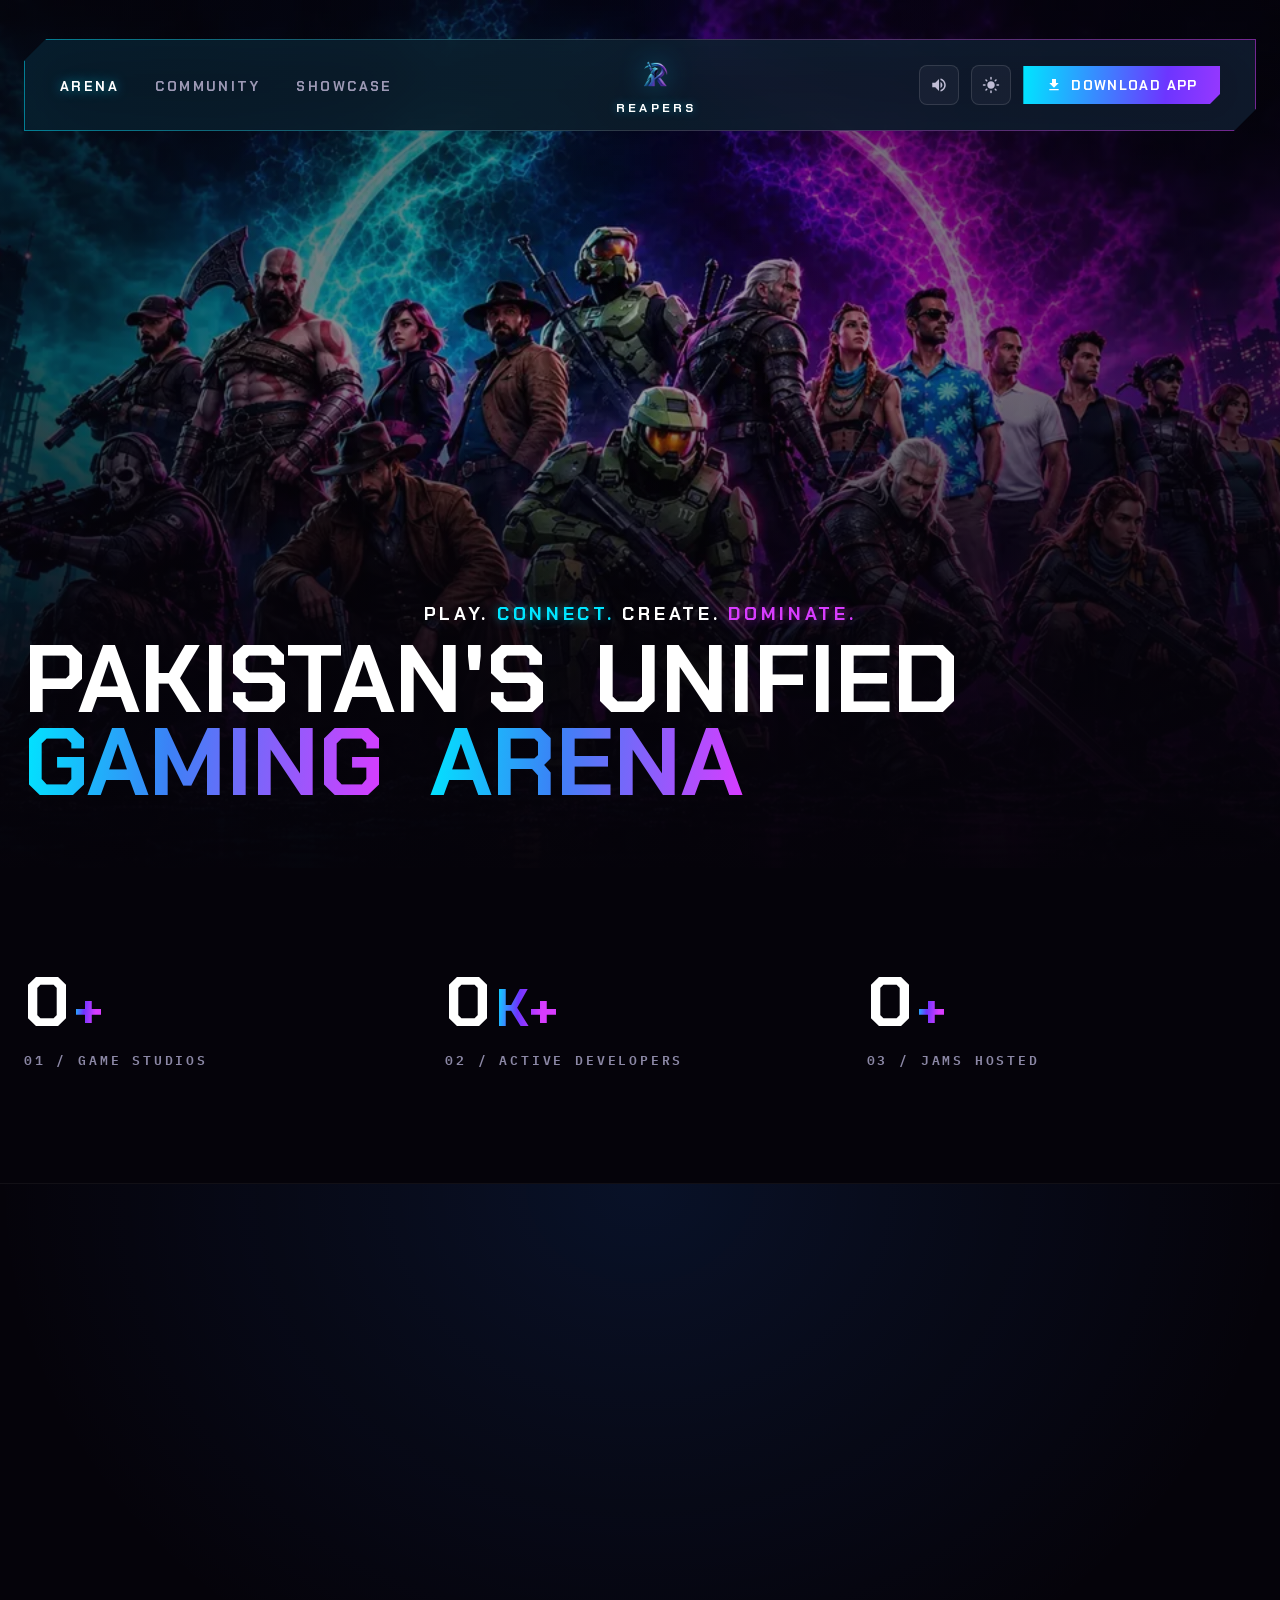
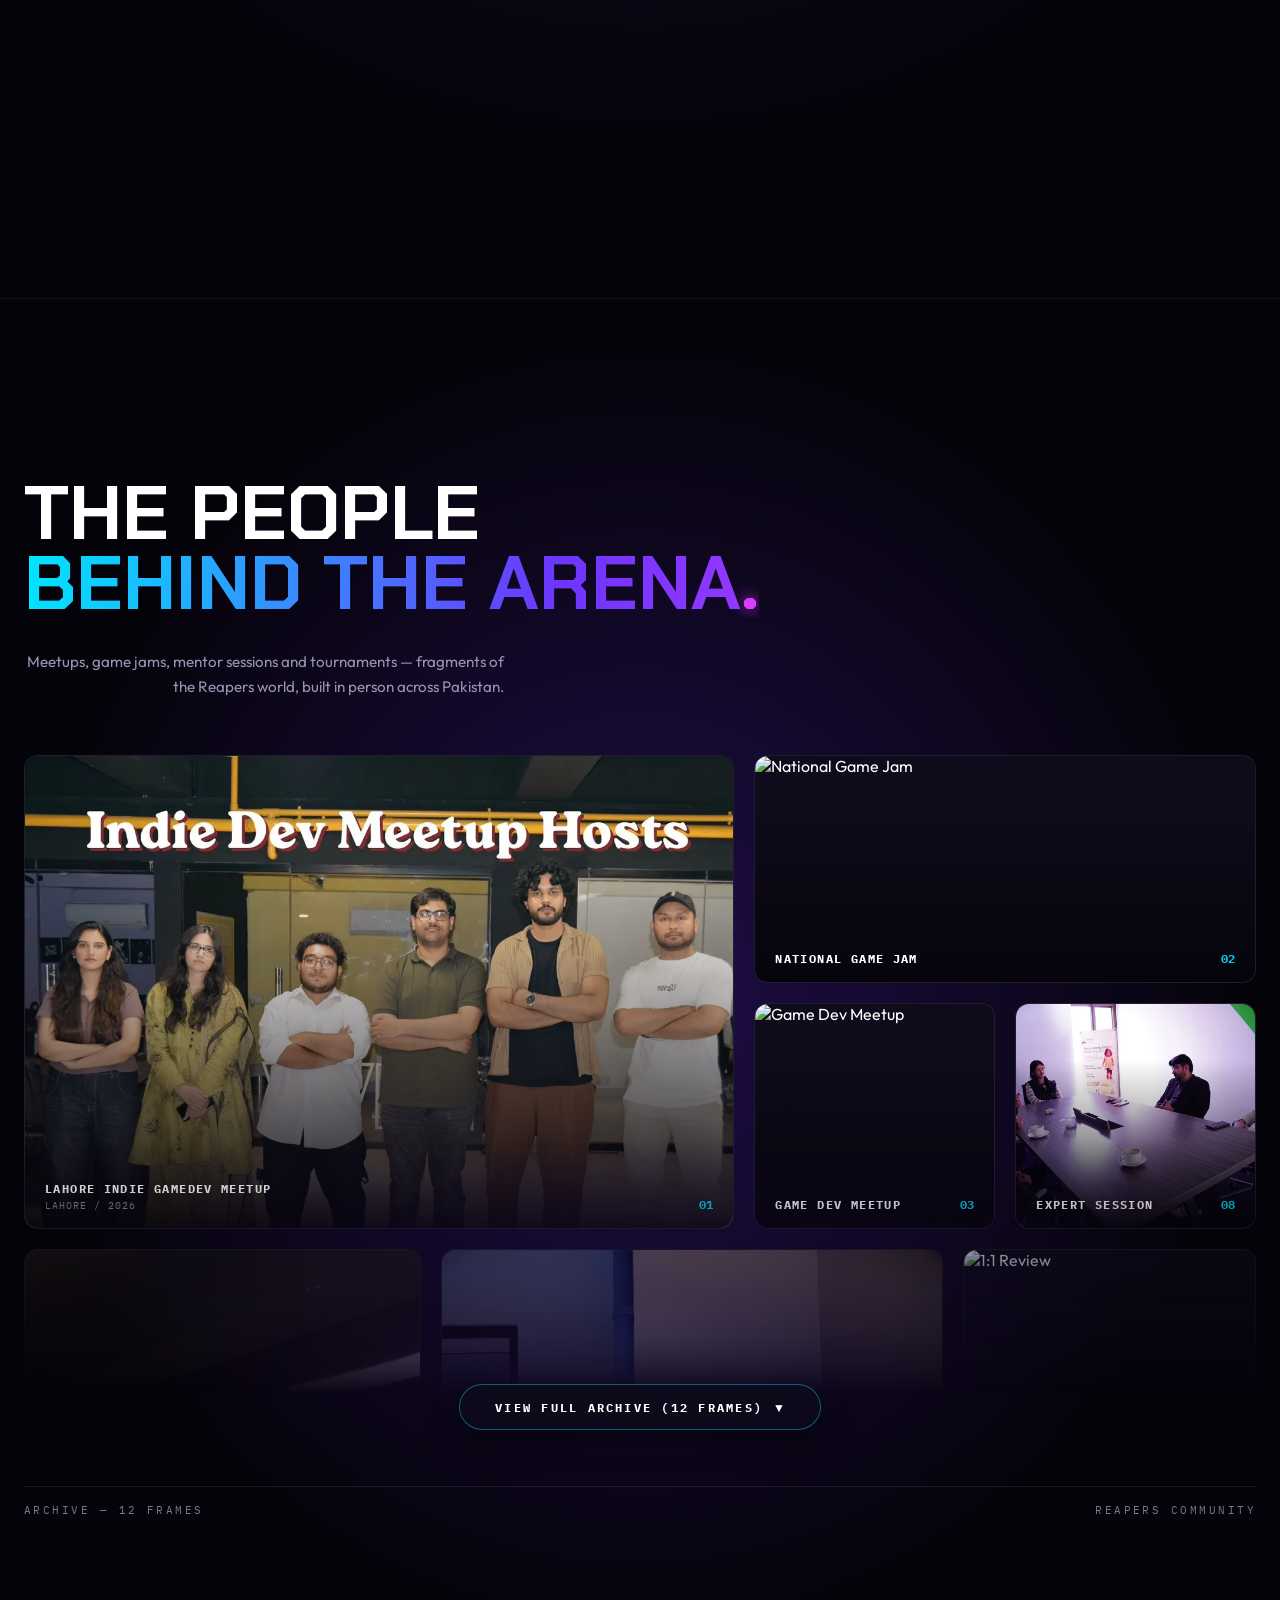
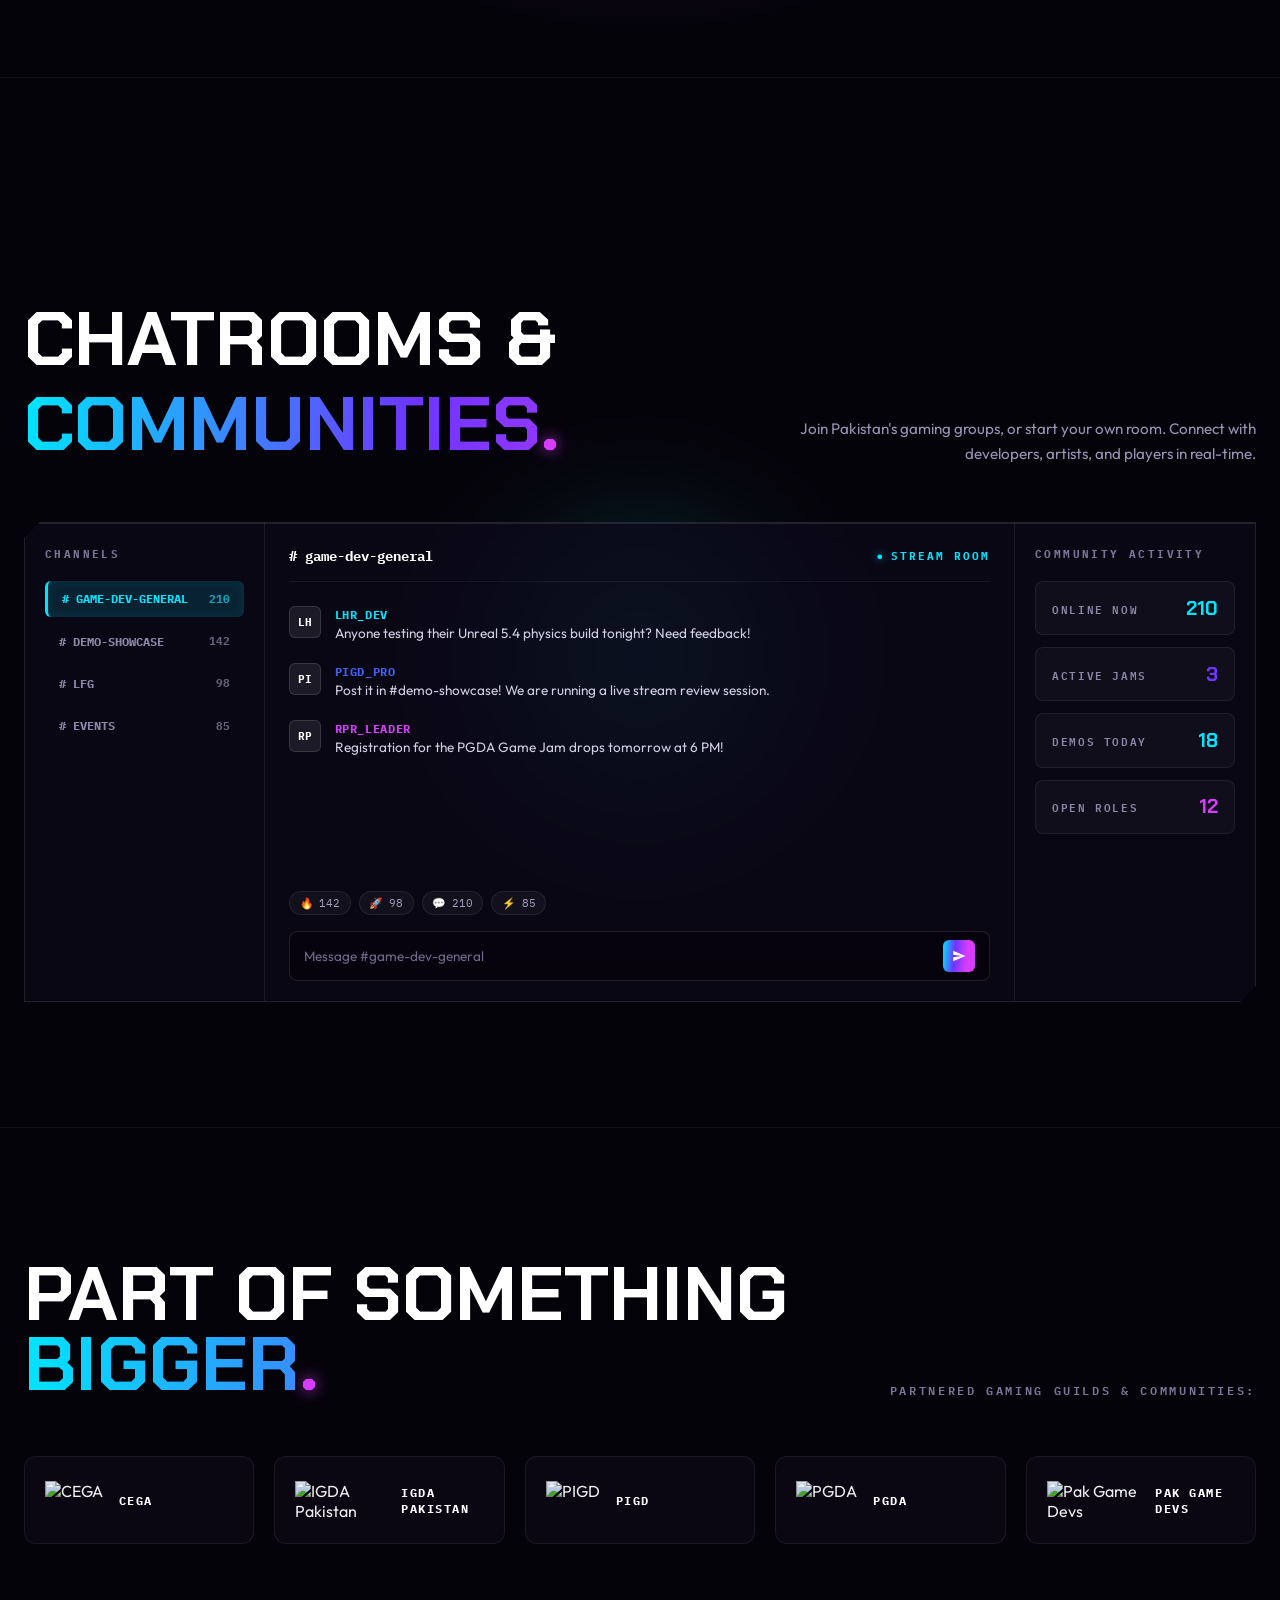
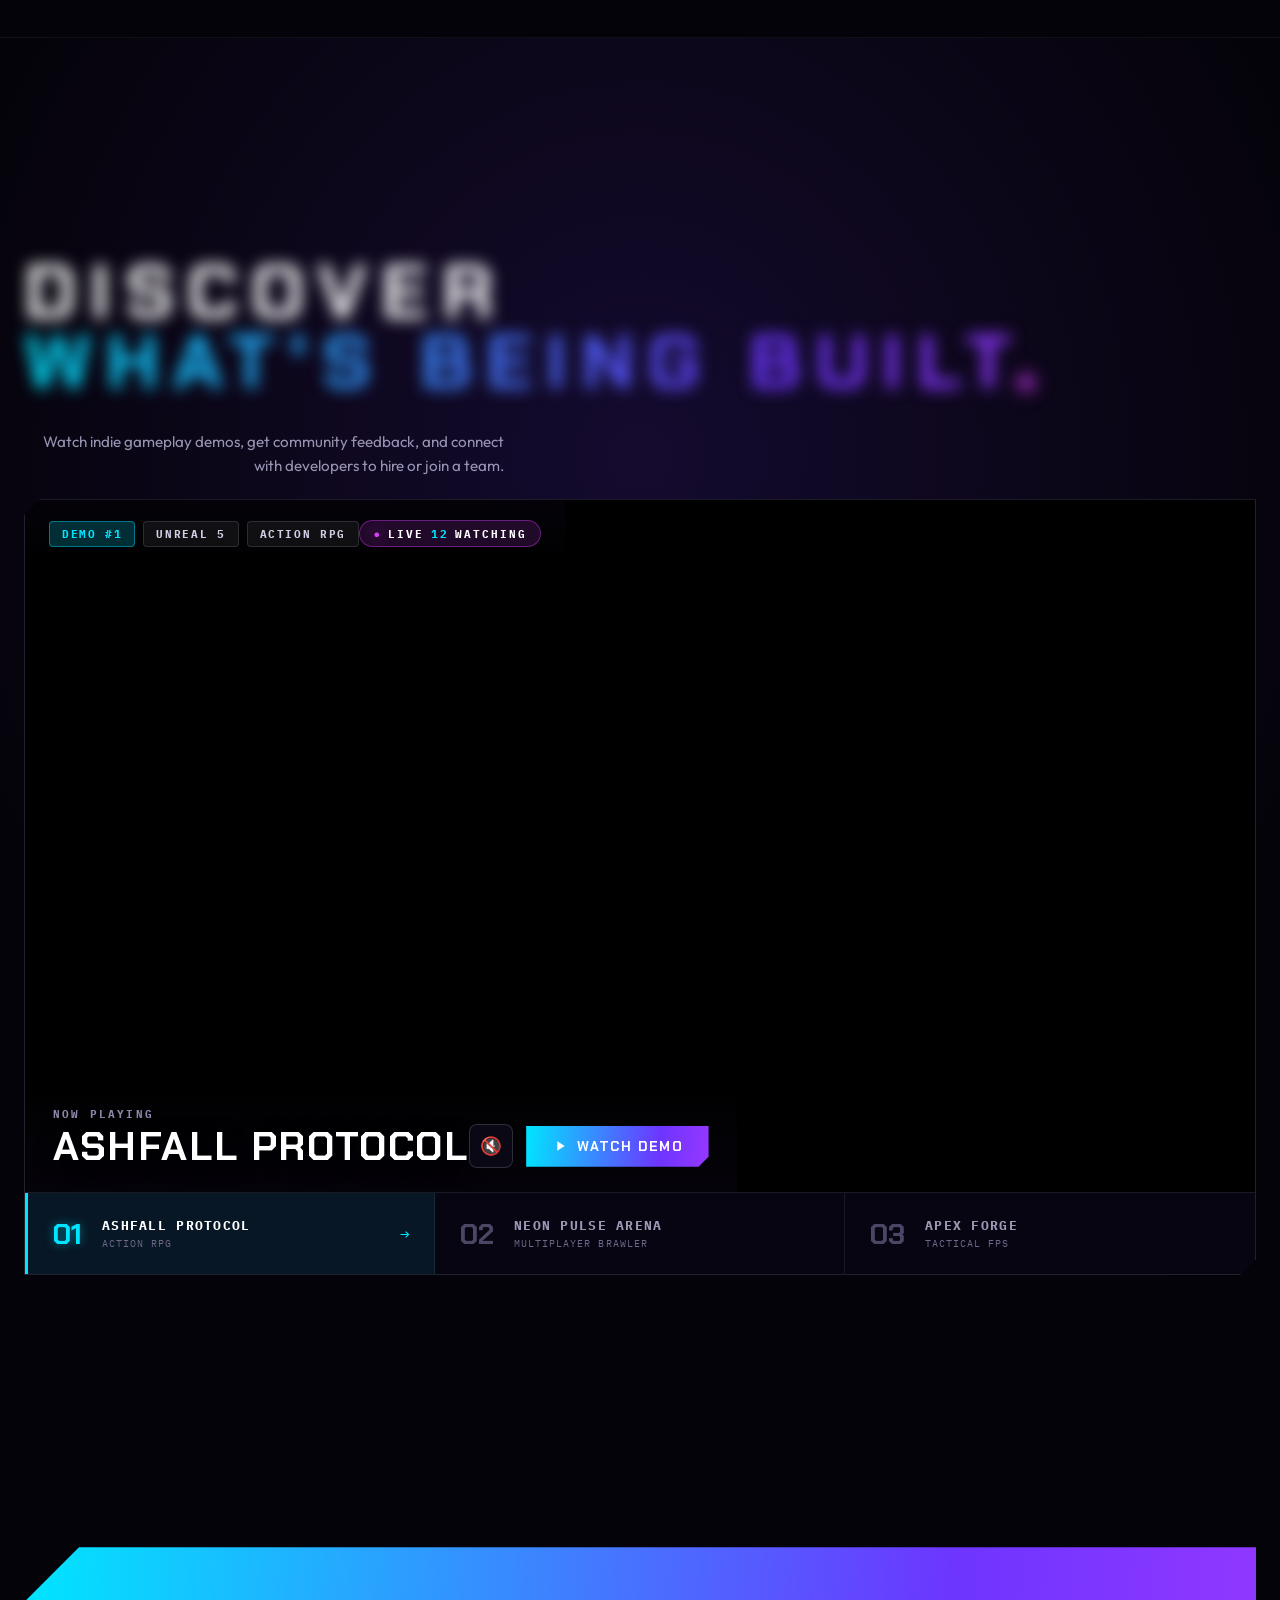
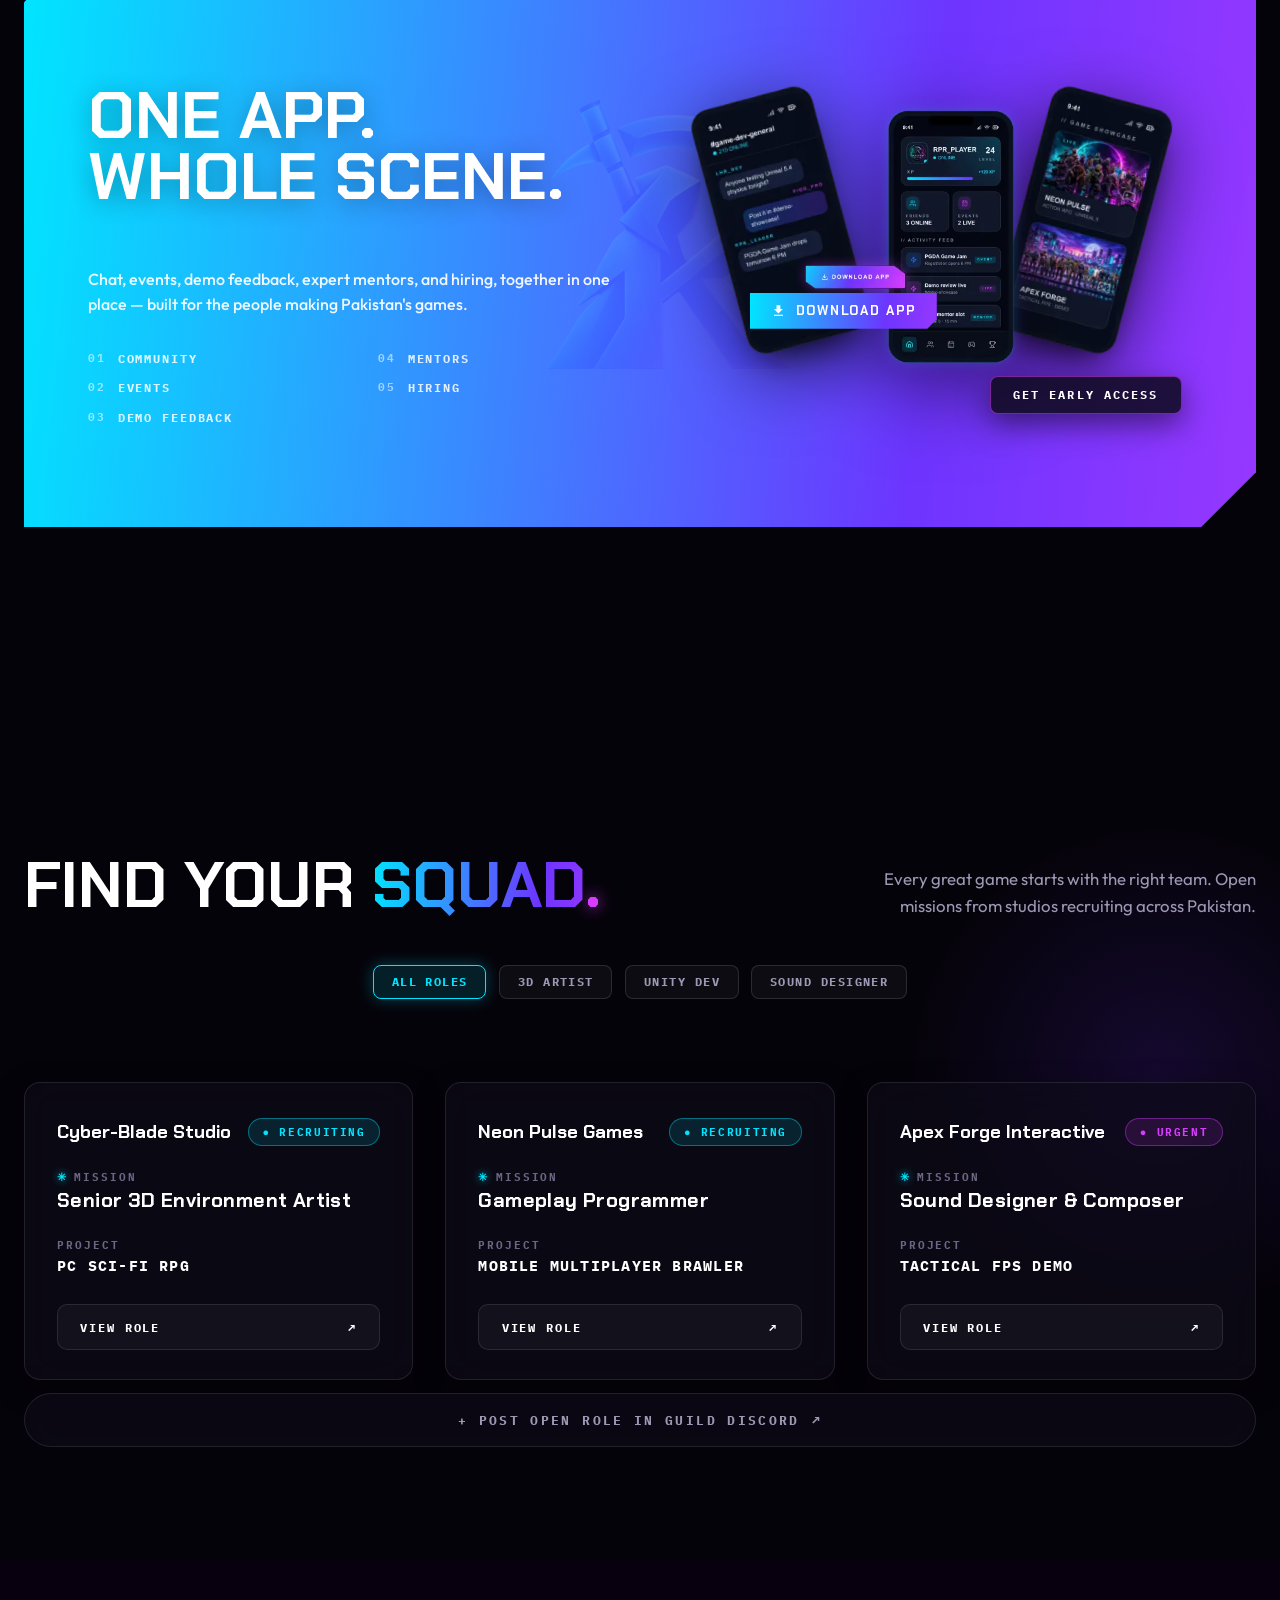
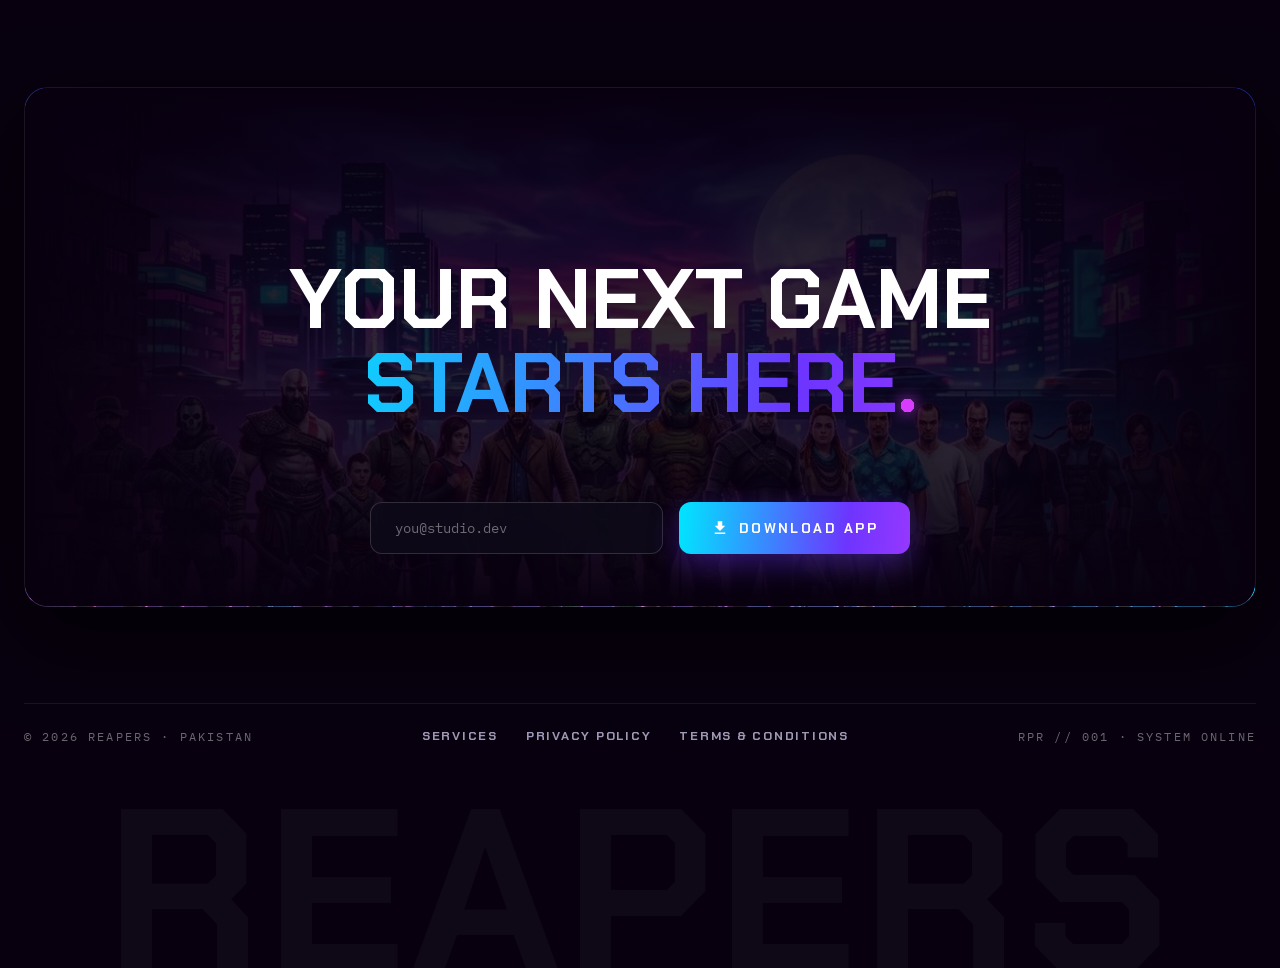
==== commit 0fae7904: "perf: optimize all heavy WebP/PNG image assets by 88% and add hero preloading" ====
--- a/arena.html
+++ b/arena.html
@@ -5,7 +5,7 @@
   <meta name="viewport" content="width=device-width, initial-scale=1.0, viewport-fit=cover">
   <title>Reapers Arena - Pakistan's Unified Gaming Arena</title>
   <meta name="description" content="Reapers: Pakistan's Unified Gaming Arena. Play, Connect, Create, Dominate.">
-  <link rel="icon" href="public/reapers-logo.png">
+  <link rel="icon" href="public/reapers-logo.webp">
 
   <!-- Google Fonts -->
   <link rel="preconnect" href="https://fonts.googleapis.com">
@@ -1558,7 +1558,7 @@
       min-height: 480px;
     }
 
-    /* Watermark Emblem Logo Background (public/bg-logo.png) */
+    /* Watermark Emblem Logo Background (public/bg-logo.webp) */
     .app-banner-watermark {
       position: absolute;
       left: 32%;
@@ -2768,6 +2768,10 @@
     }
     
     </style>
+  <!-- High-Priority Hero Asset Preloading -->
+  <link rel="preload" as="image" href="public/reapers-logo.webp">
+  <link rel="preload" as="image" href="public/hero.webp">
+  <link rel="preload" as="image" href="public/mobile-center.webp">
 </head>
 <body>
 
@@ -2786,7 +2790,7 @@
           <li class="nav-link"><a href="#showcase-demos">SHOWCASE</a></li>
         </ul>
         <a href="#" class="nav-brand" title="Reapers Homepage">
-          <img src="public/reapers-logo.png" alt="Reapers Logo" class="brand-logo-img">
+          <img src="public/reapers-logo.webp" alt="Reapers Logo" class="brand-logo-img">
           <span class="brand-name">REAPERS</span>
         </a>
         <div class="nav-actions">
@@ -2854,10 +2858,10 @@
   <!-- Entry Sequence Section -->
   <section class="entry-sequence-section" id="entry-sequence" data-sc-act="flow" data-sc-in>
     <div class="parallax-fill-layer" data-sc-parallax="-0.12">
-      <img src="public/bg-logo.png" alt="" class="bg-logo-watermark bg-logo-left" id="watermarkLeft" aria-hidden="true">
+      <img src="public/bg-logo.webp" alt="" class="bg-logo-watermark bg-logo-left" id="watermarkLeft" aria-hidden="true">
     </div>
     <div class="parallax-fill-layer" data-sc-parallax="0.12">
-      <img src="public/bg-logo.png" alt="" class="bg-logo-watermark bg-logo-right" id="watermarkRight" aria-hidden="true">
+      <img src="public/bg-logo.webp" alt="" class="bg-logo-watermark bg-logo-right" id="watermarkRight" aria-hidden="true">
     </div>
 
     <div class="entry-container">
@@ -3299,8 +3303,8 @@
 
       <div class="app-banner-box">
 
-        <!-- Background Emblem Logo Watermark (public/bg-logo.png) -->
-        <img src="public/bg-logo.png" alt="" class="app-banner-watermark" aria-hidden="true">
+        <!-- Background Emblem Logo Watermark (public/bg-logo.webp) -->
+        <img src="public/bg-logo.webp" alt="" class="app-banner-watermark" aria-hidden="true">
 
         <!-- Left Content -->
         <div class="app-banner-copy">
@@ -3991,6 +3995,15 @@
     }
 
     const cyberAudio = new CyberAudioEngine();
+
+      // Global First-Gesture Audio Unlock (resumes AudioContext on ANY first click/tap/keypress anywhere on page)
+      const unlockAudio = () => {
+        if (typeof cyberAudio !== 'undefined') cyberAudio.init();
+      };
+      document.addEventListener('click', unlockAudio, { once: true });
+      document.addEventListener('pointerdown', unlockAudio, { once: true });
+      document.addEventListener('keydown', unlockAudio, { once: true });
+
 
     // Attach Contextual Audio Listeners to Interactive Elements
     document.addEventListener('DOMContentLoaded', () => {
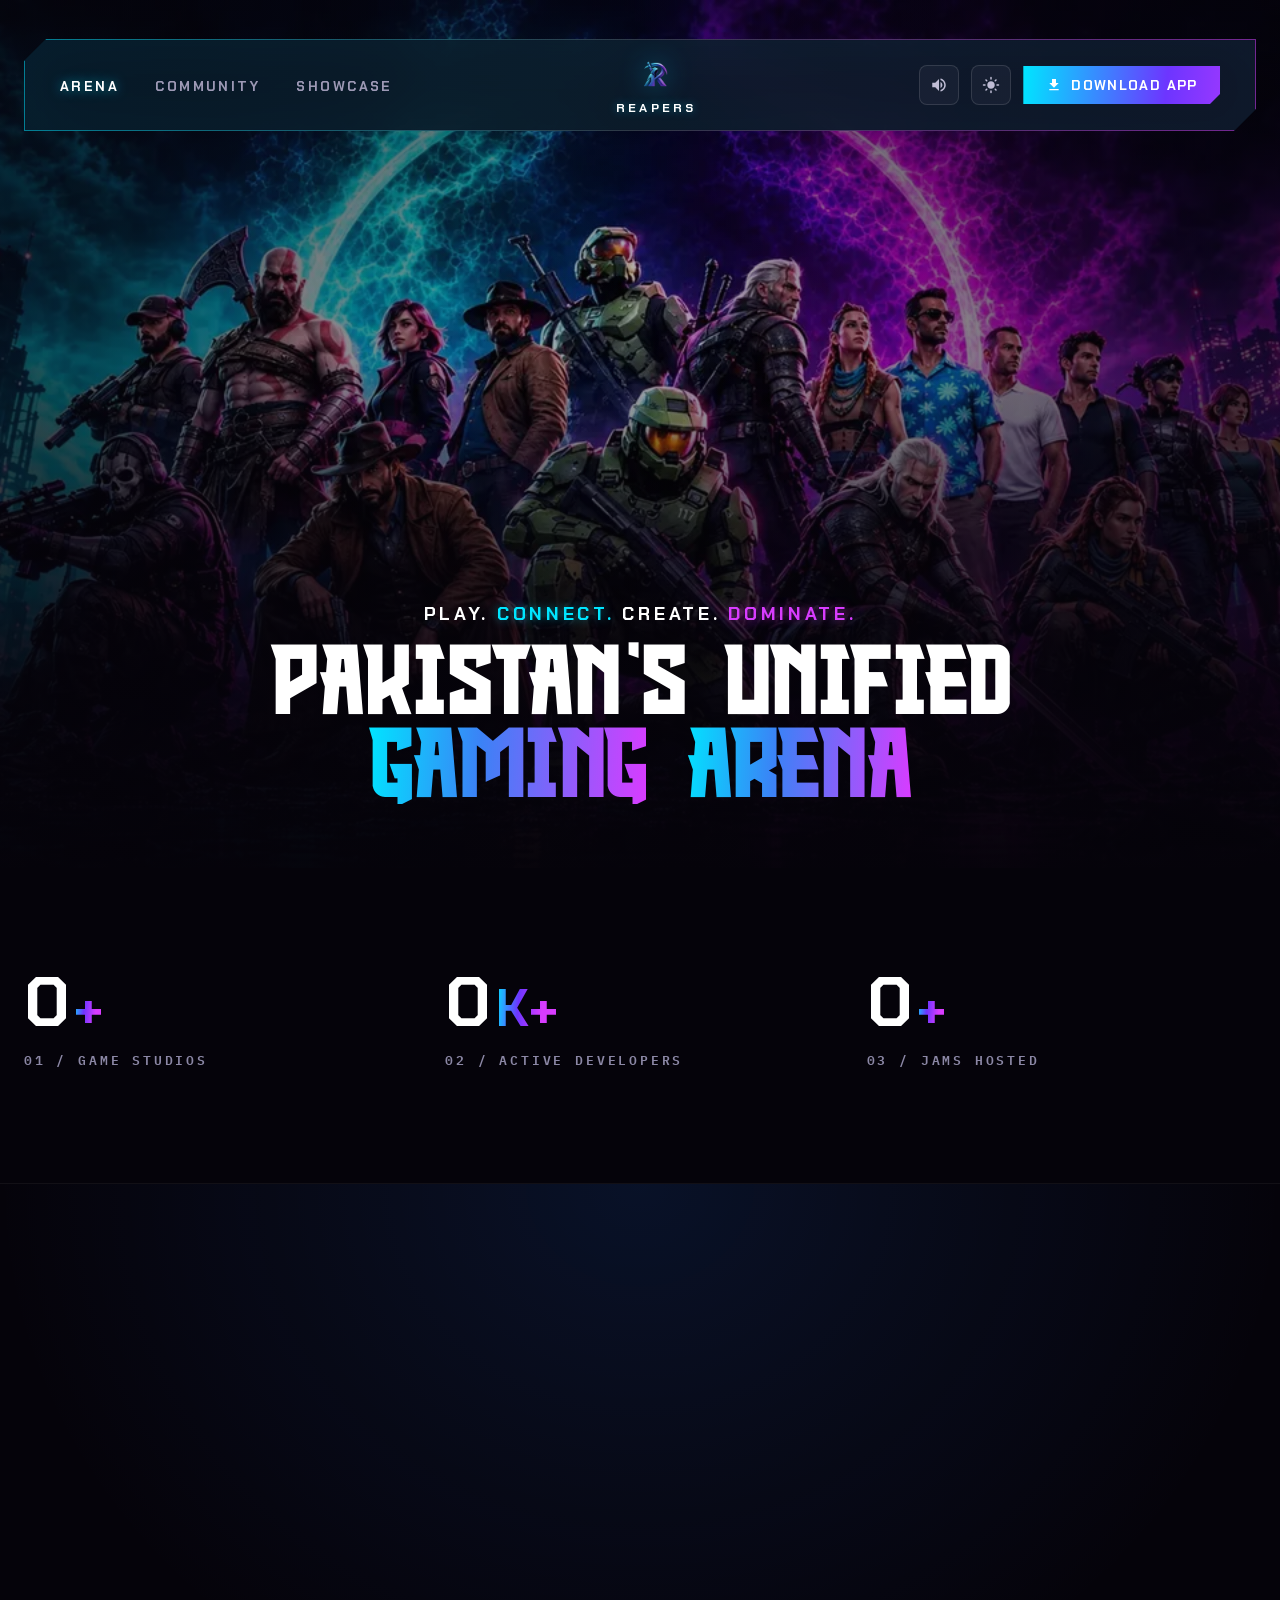
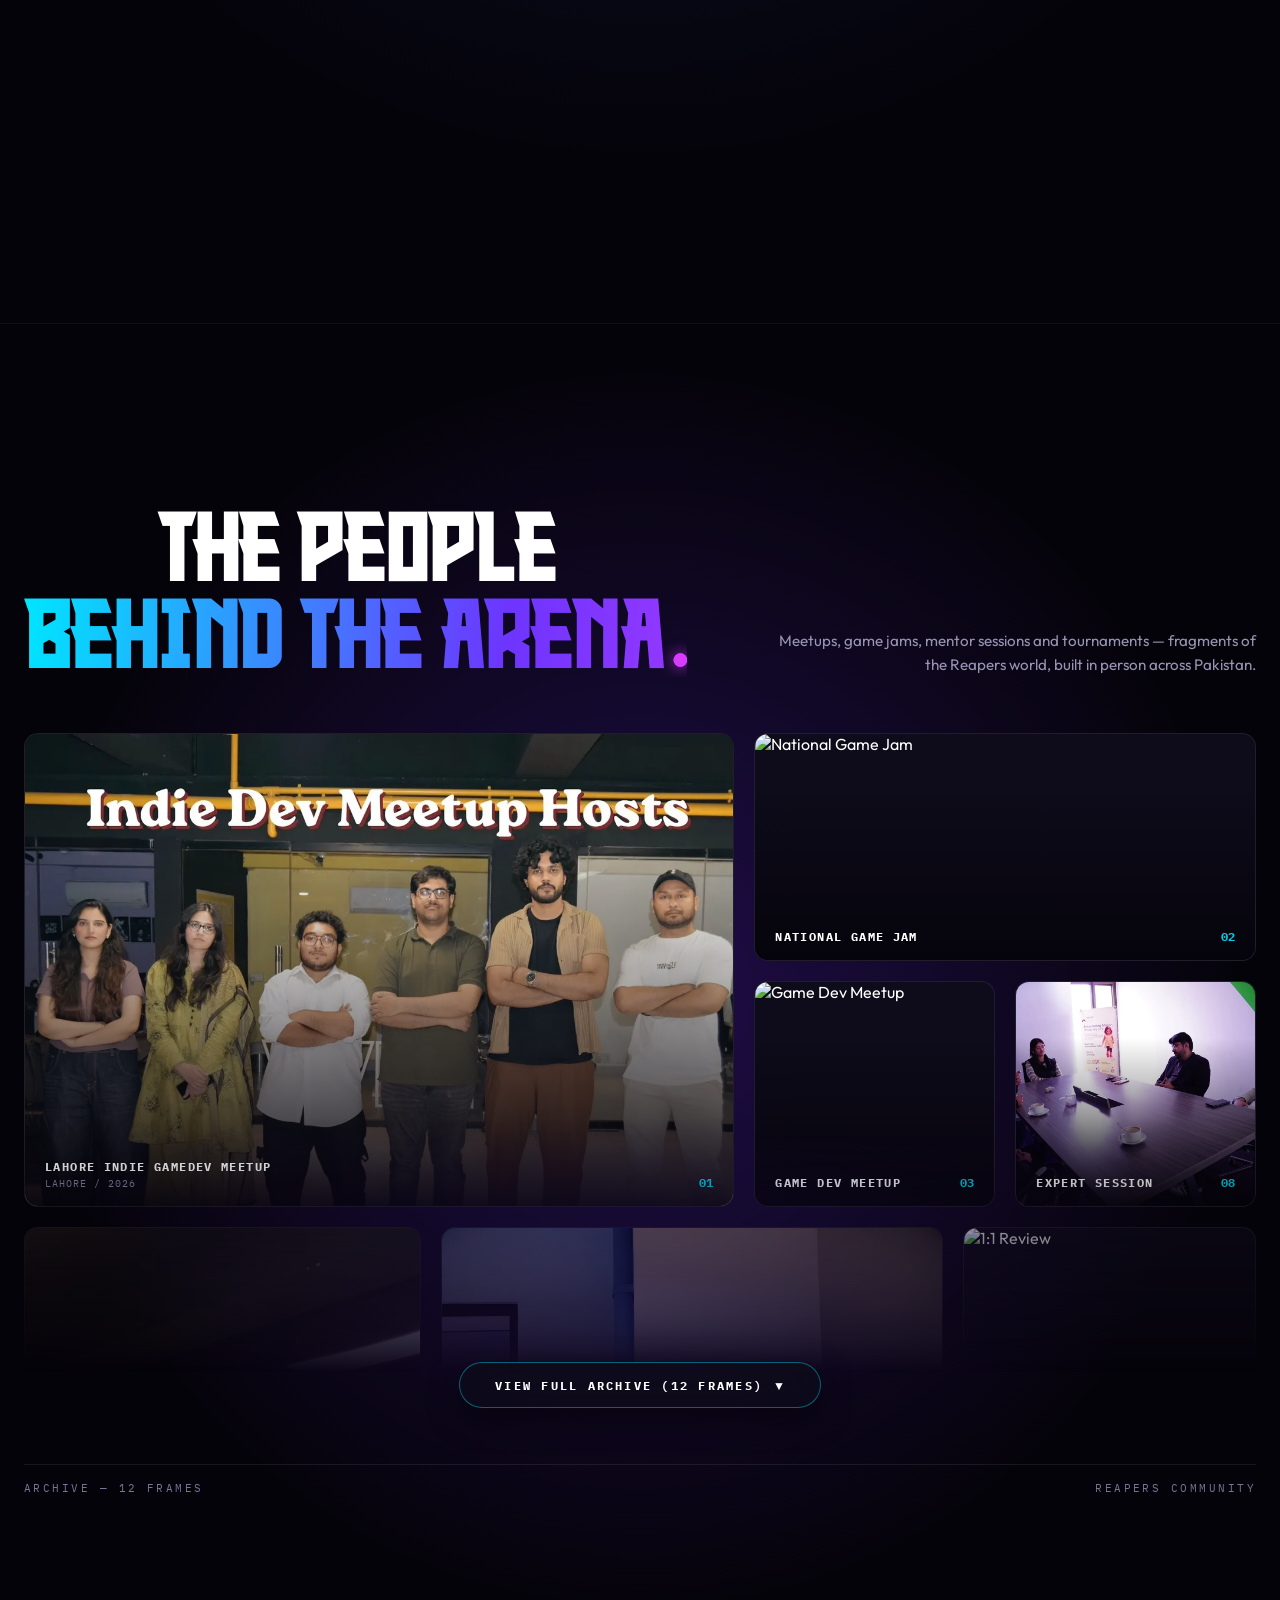
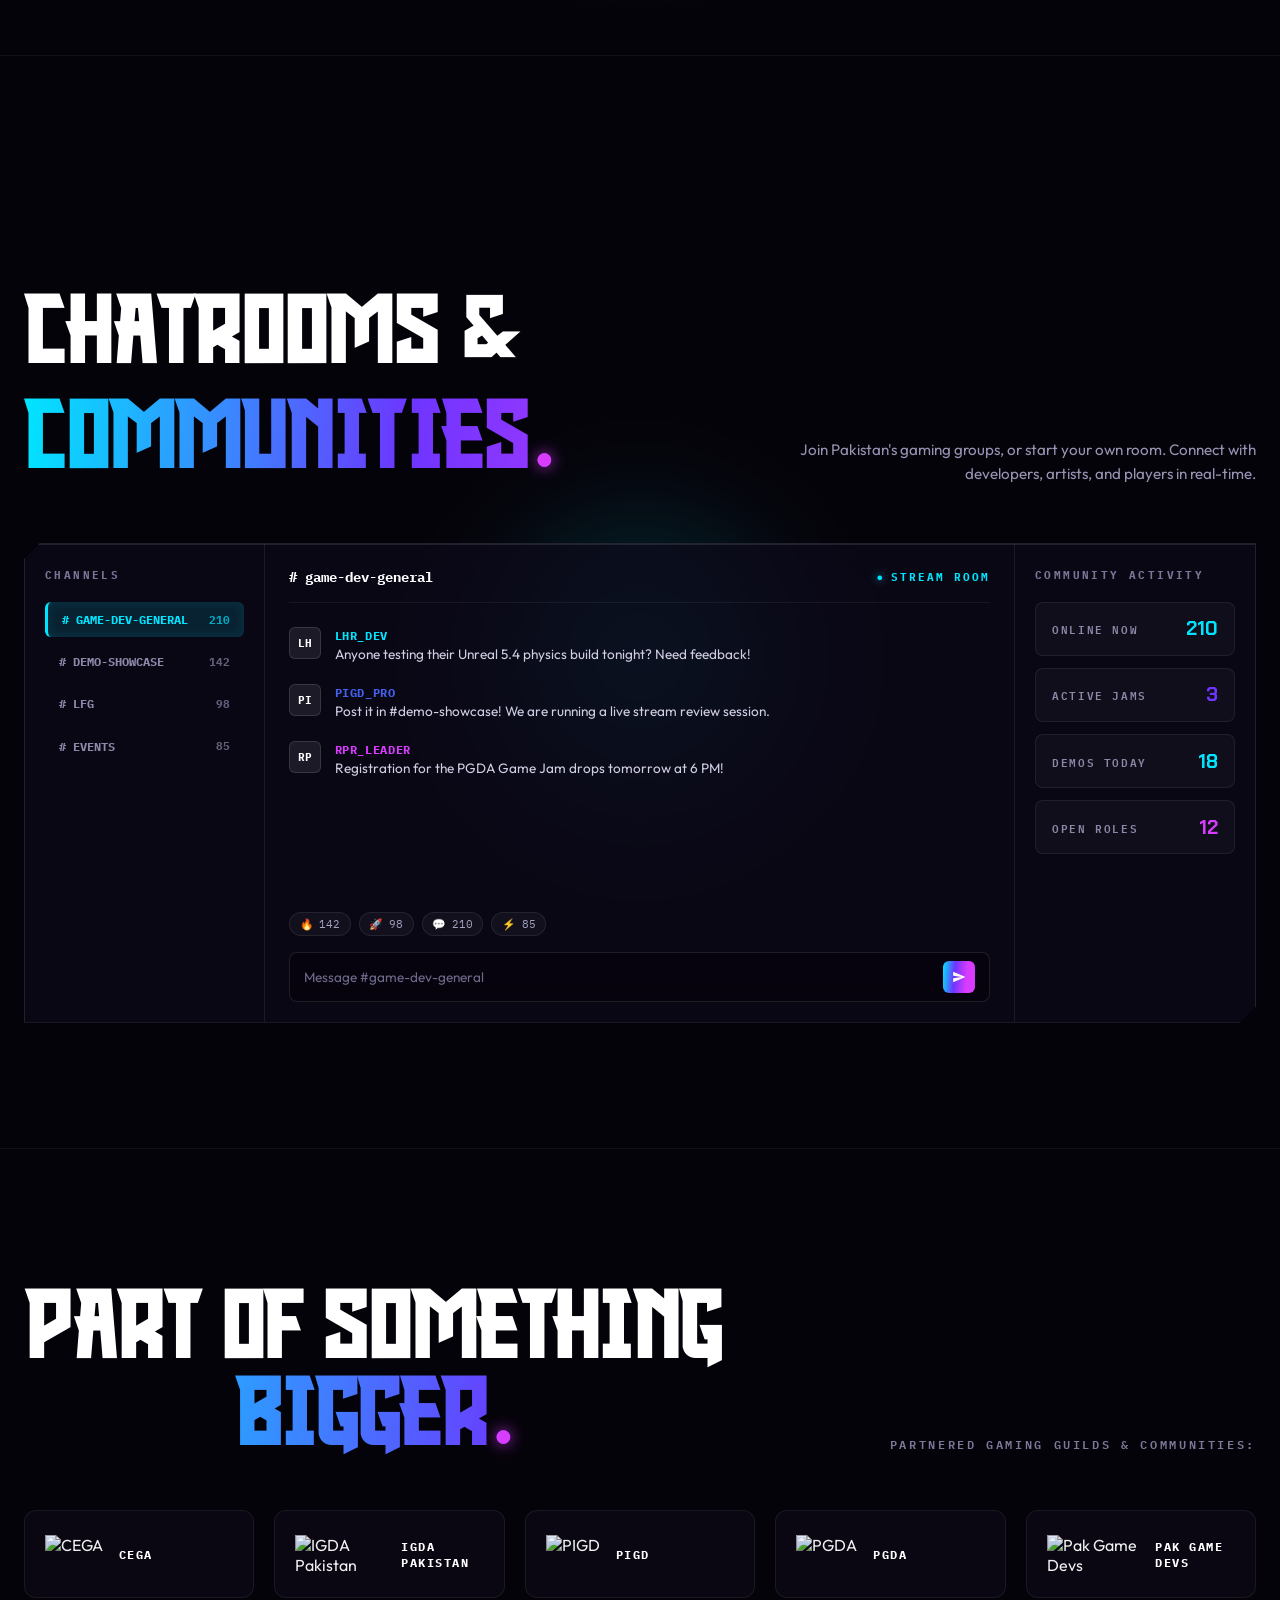
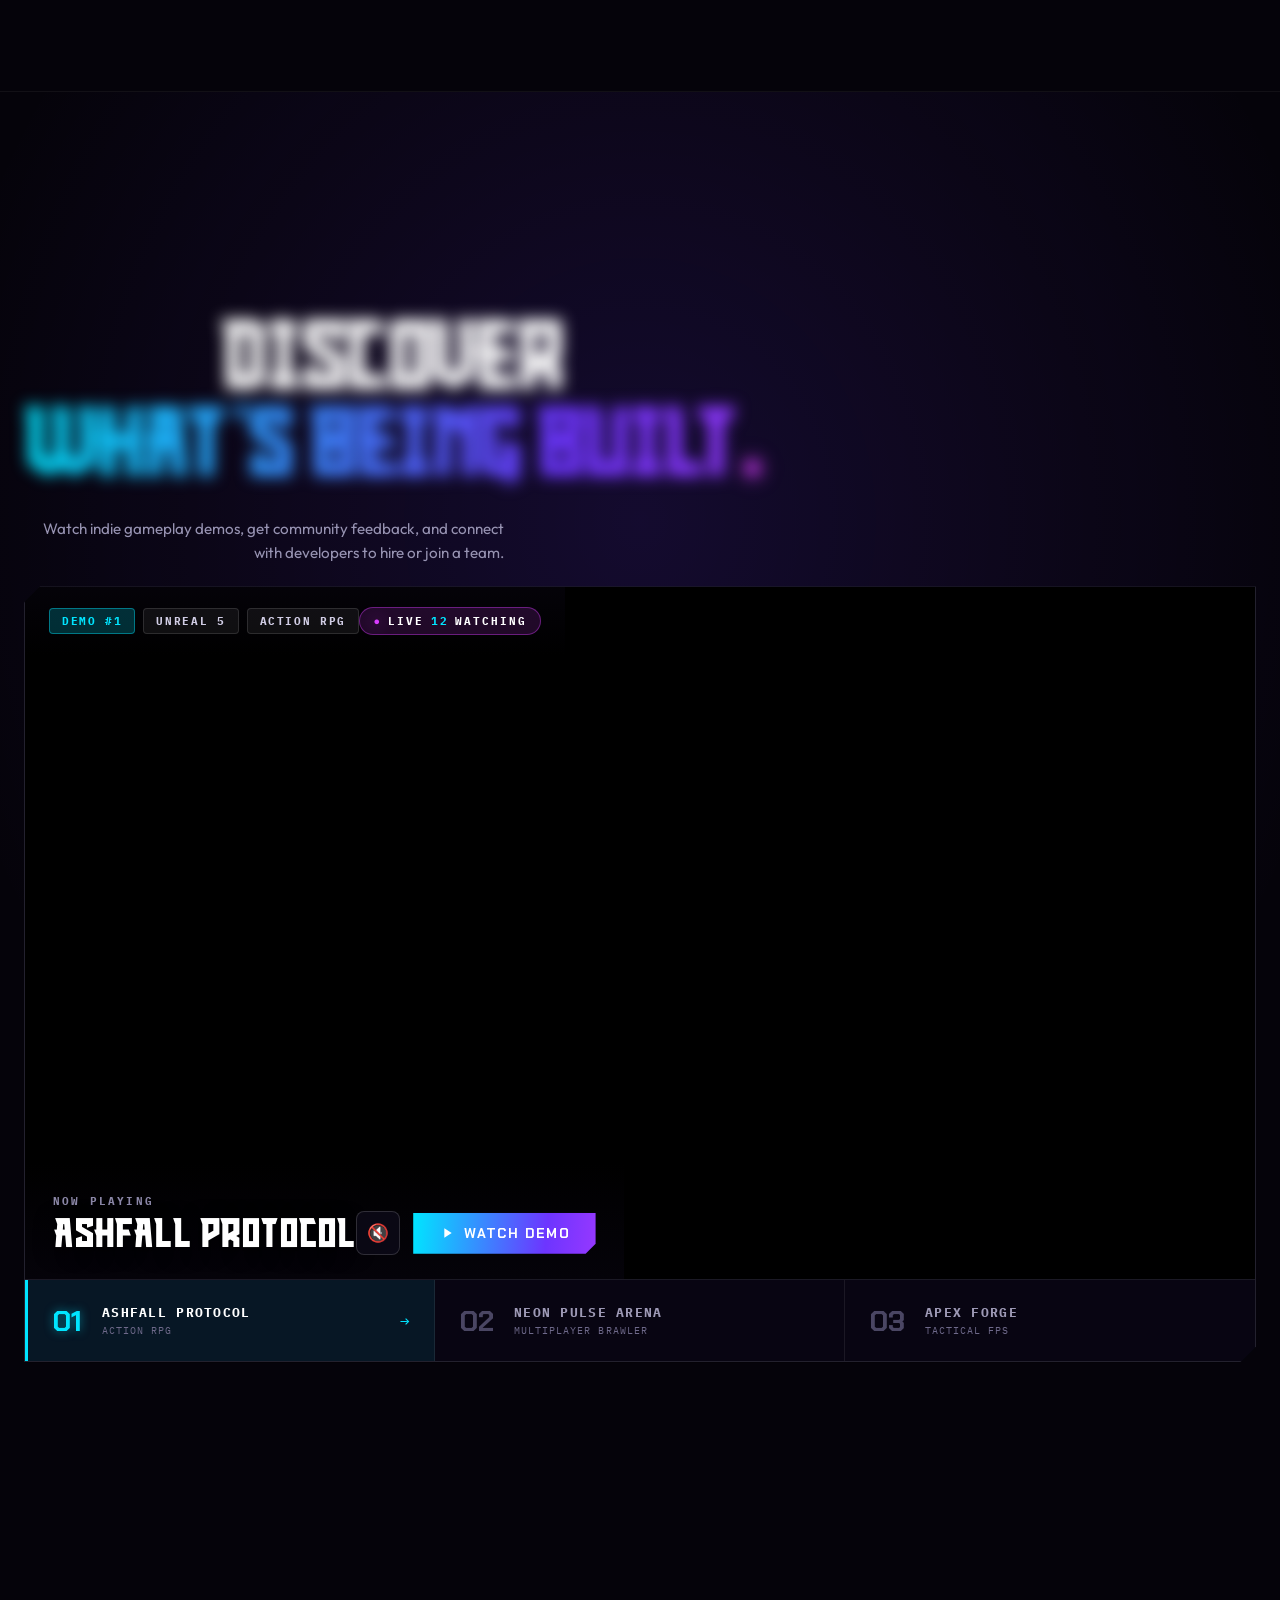
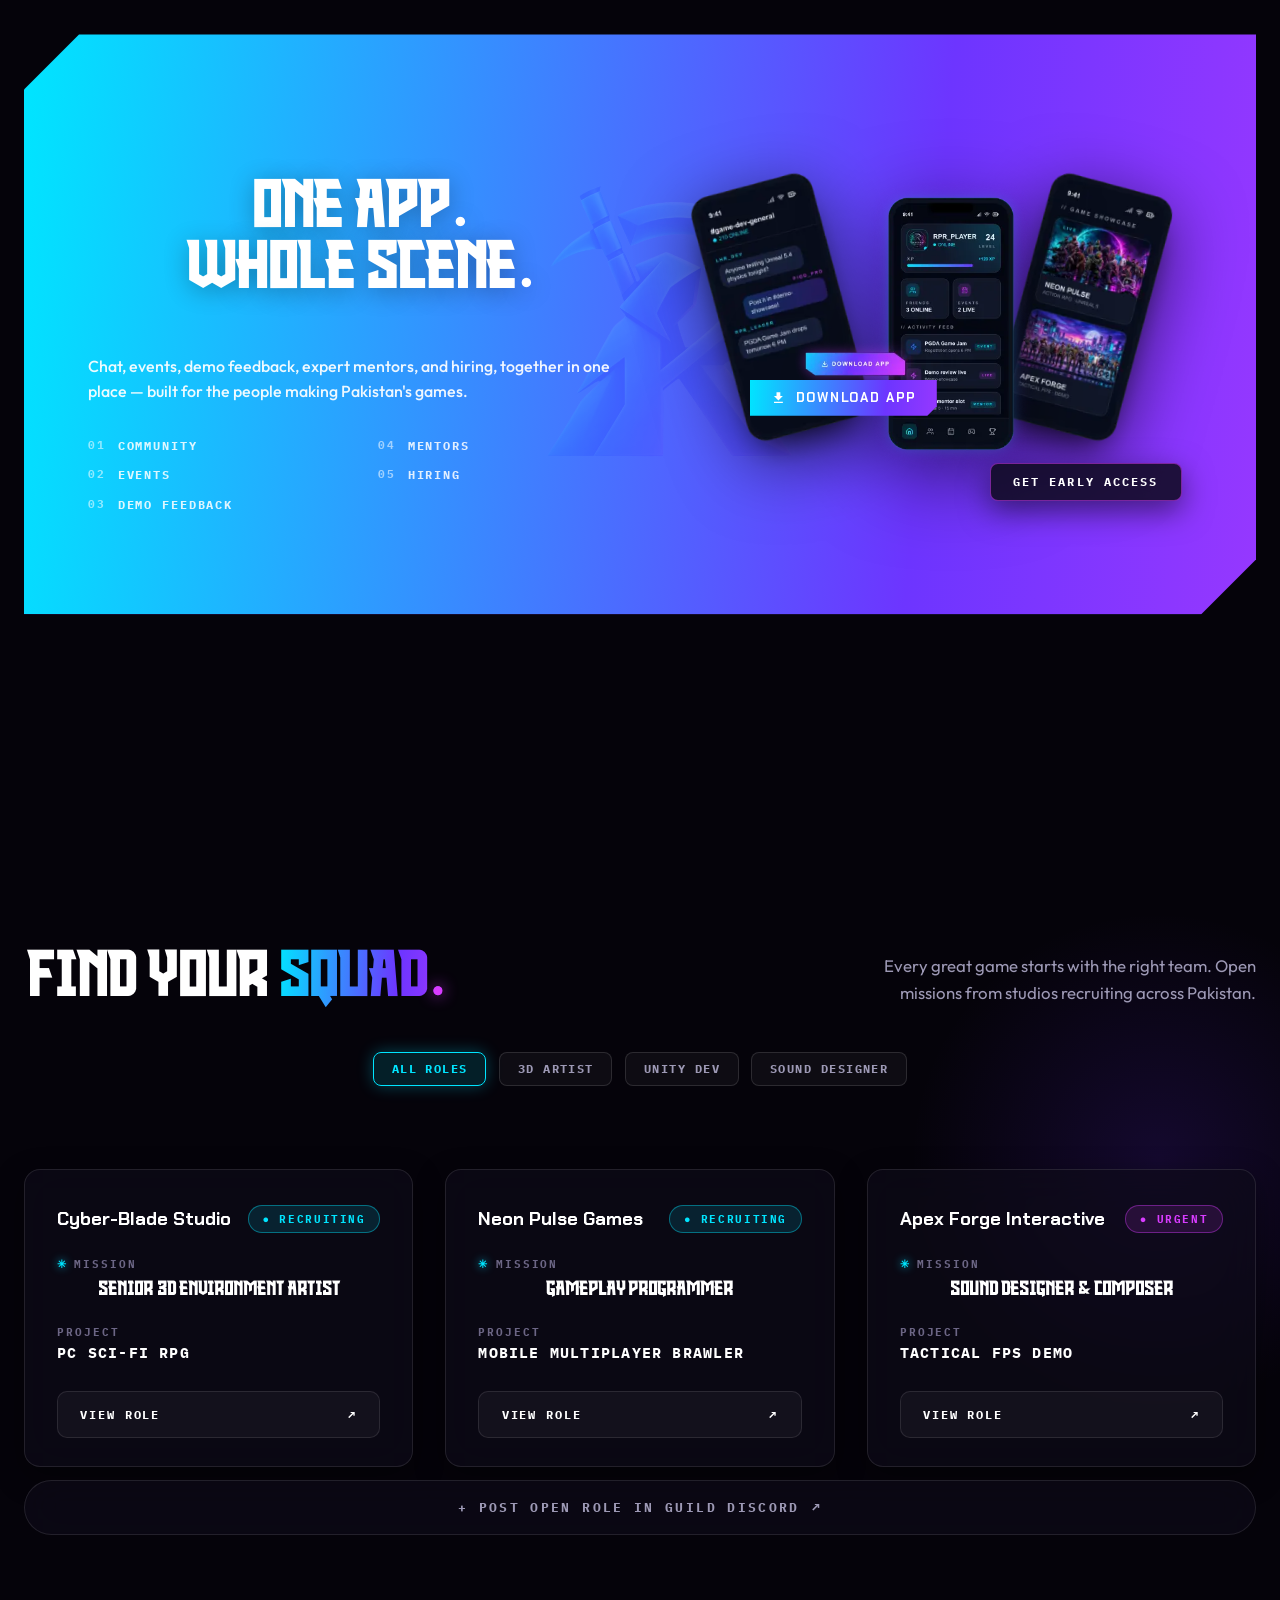
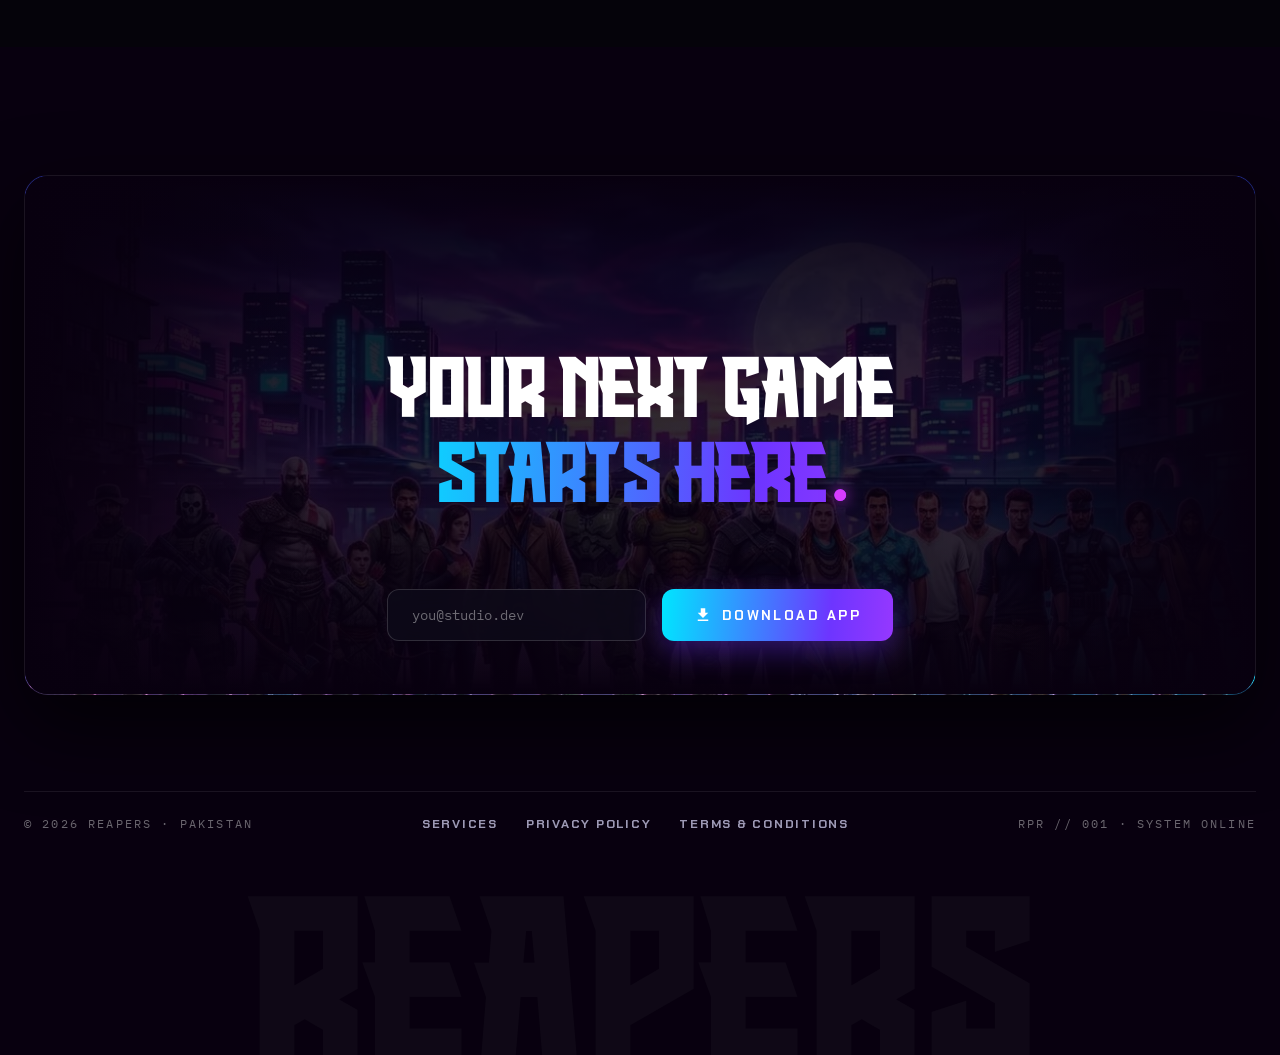
==== commit 5d0b2098: "style: apply local Knight Warrior font and exact Figma heading typography specs across all pages" ====
--- a/arena.html
+++ b/arena.html
@@ -17,8 +17,10 @@
     /* Knight Warrior Font Import */
     @font-face {
       font-family: 'Knight Warrior';
-      src: local('Knight Warrior'), local('KNIGHT WARRIOR'), url('https://fonts.cdnfonts.com/s/95191/KnightWarrior.woff') format('woff');
-      font-weight: 400;
+      src: local('Knight Warrior'), local('KNIGHT WARRIOR'),
+           url('public/fonts/KnightWarrior.woff') format('woff'),
+           url('https://fonts.cdnfonts.com/s/105453/KnightWarrior-w16n8.woff') format('woff');
+      font-weight: 100 900;
       font-style: normal;
       font-display: swap;
     }
@@ -26,7 +28,7 @@
     :root {
       --bg-dark: #05030A;
       --bg-card: rgba(14, 11, 26, 0.65);
-      --font-hero: "Knight Warrior", "Chakra Petch", system-ui, -apple-system, sans-serif;
+      --font-hero: "Knight Warrior", "KNIGHT WARRIOR", system-ui, sans-serif;
       --font-display: "Chakra Petch", system-ui, -apple-system, sans-serif;
       --font-body: "Outfit", system-ui, -apple-system, sans-serif;
       --font-mono: "IBM Plex Mono", monospace;
@@ -60,10 +62,11 @@
     h1, h2, h3, h4, h5, h6,
     .hero-title, .entry-title, .people-title, .chatrooms-title,
     .guilds-title, .showcase-title, .app-banner-title, .hiring-title,
-    .final-cta-title, .services-title, .legal-title, .service-title,
-    .card-title, .bento-title {
-      font-weight: 800 !important;
-      letter-spacing: 0.02em;
+    .final-cta-title, .services-title, .legal-title {
+      font-family: var(--font-hero) !important;
+      letter-spacing: 0px;
+      text-transform: uppercase;
+      text-align: center;
     }
 
     /* ---------------------------------------------------- Hero Section --- */
@@ -334,13 +337,14 @@
     }
 
     .hero-title {
-      font-family: var(--font-hero);
-      font-weight: 800;
-      font-style: normal;
-      font-size: clamp(3rem, 7.5vw, 112px);
-      line-height: clamp(2.6rem, 6.5vw, 96.32px);
-      letter-spacing: 0px;
-      text-transform: uppercase;
+      font-family: var(--font-hero) !important;
+      font-weight: 400 !important;
+      font-style: normal !important;
+      font-size: clamp(3rem, 7.5vw, 120px) !important;
+      line-height: clamp(2.6rem, 6.5vw, 104px) !important;
+      letter-spacing: 0px !important;
+      text-transform: uppercase !important;
+      text-align: center !important;
     }
 
     .hero-title-line1 {
@@ -517,16 +521,18 @@
     }
 
     .entry-title {
-      font-family: var(--font-hero);
-      font-weight: 800;
-      font-style: normal;
-      font-size: clamp(3.2rem, 7.2vw, 108px);
-      line-height: clamp(2.8rem, 6.5vw, 94px);
-      letter-spacing: 0px;
-      text-transform: uppercase;
-      display: flex;
-      flex-direction: column;
-      align-items: center;
+      font-family: var(--font-hero) !important;
+      font-weight: 400 !important;
+      font-style: normal !important;
+      font-size: clamp(3.2rem, 8.5vw, 150px) !important;
+      line-height: clamp(2.8rem, 7.5vw, 130px) !important;
+      letter-spacing: 0px !important;
+      text-transform: uppercase !important;
+      text-align: center !important;
+      vertical-align: middle !important;
+      display: flex !important;
+      flex-direction: column !important;
+      align-items: center !important;
     }
 
     .entry-title-white {
@@ -1222,13 +1228,14 @@
     }
 
     .people-title {
-      font-family: var(--font-hero);
-      font-weight: 800;
-      font-style: normal;
-      font-size: clamp(2.8rem, 6vw, 90px);
-      line-height: clamp(2.5rem, 5.5vw, 80px);
-      letter-spacing: 0px;
-      text-transform: uppercase;
+      font-family: var(--font-hero) !important;
+      font-weight: 400 !important;
+      font-style: normal !important;
+      font-size: clamp(2.8rem, 7.5vw, 120px) !important;
+      line-height: clamp(2.5rem, 6.8vw, 104px) !important;
+      letter-spacing: 0px !important;
+      text-transform: uppercase !important;
+      text-align: center !important;
     }
 
     .people-title-white { display: block; color: #FFFFFF; }
@@ -1479,7 +1486,16 @@
       .header-wrapper { margin-top: 0.5rem; padding: 0 0.75rem; }
       .navbar { padding: 0.5rem 0.85rem; }
       .hero-content { padding-top: 7rem; padding-bottom: 3.5rem; text-align: center; }
-      .hero-title { font-size: clamp(2.2rem, 8vw, 3.8rem); line-height: 1.1; }
+      .hero-title {
+      font-family: var(--font-hero) !important;
+      font-weight: 400 !important;
+      font-style: normal !important;
+      font-size: clamp(3rem, 7.5vw, 120px) !important;
+      line-height: clamp(2.6rem, 6.5vw, 104px) !important;
+      letter-spacing: 0px !important;
+      text-transform: uppercase !important;
+      text-align: center !important;
+    }
       .hero-desc { font-size: 0.95rem; line-height: 1.5; max-width: 100%; }
       .hero-actions { flex-direction: column; width: 100%; max-width: 320px; margin: 0 auto; gap: 0.75rem; }
       .hero-actions .btn-primary, .hero-actions .btn-secondary { width: 100%; justify-content: center; text-align: center; }
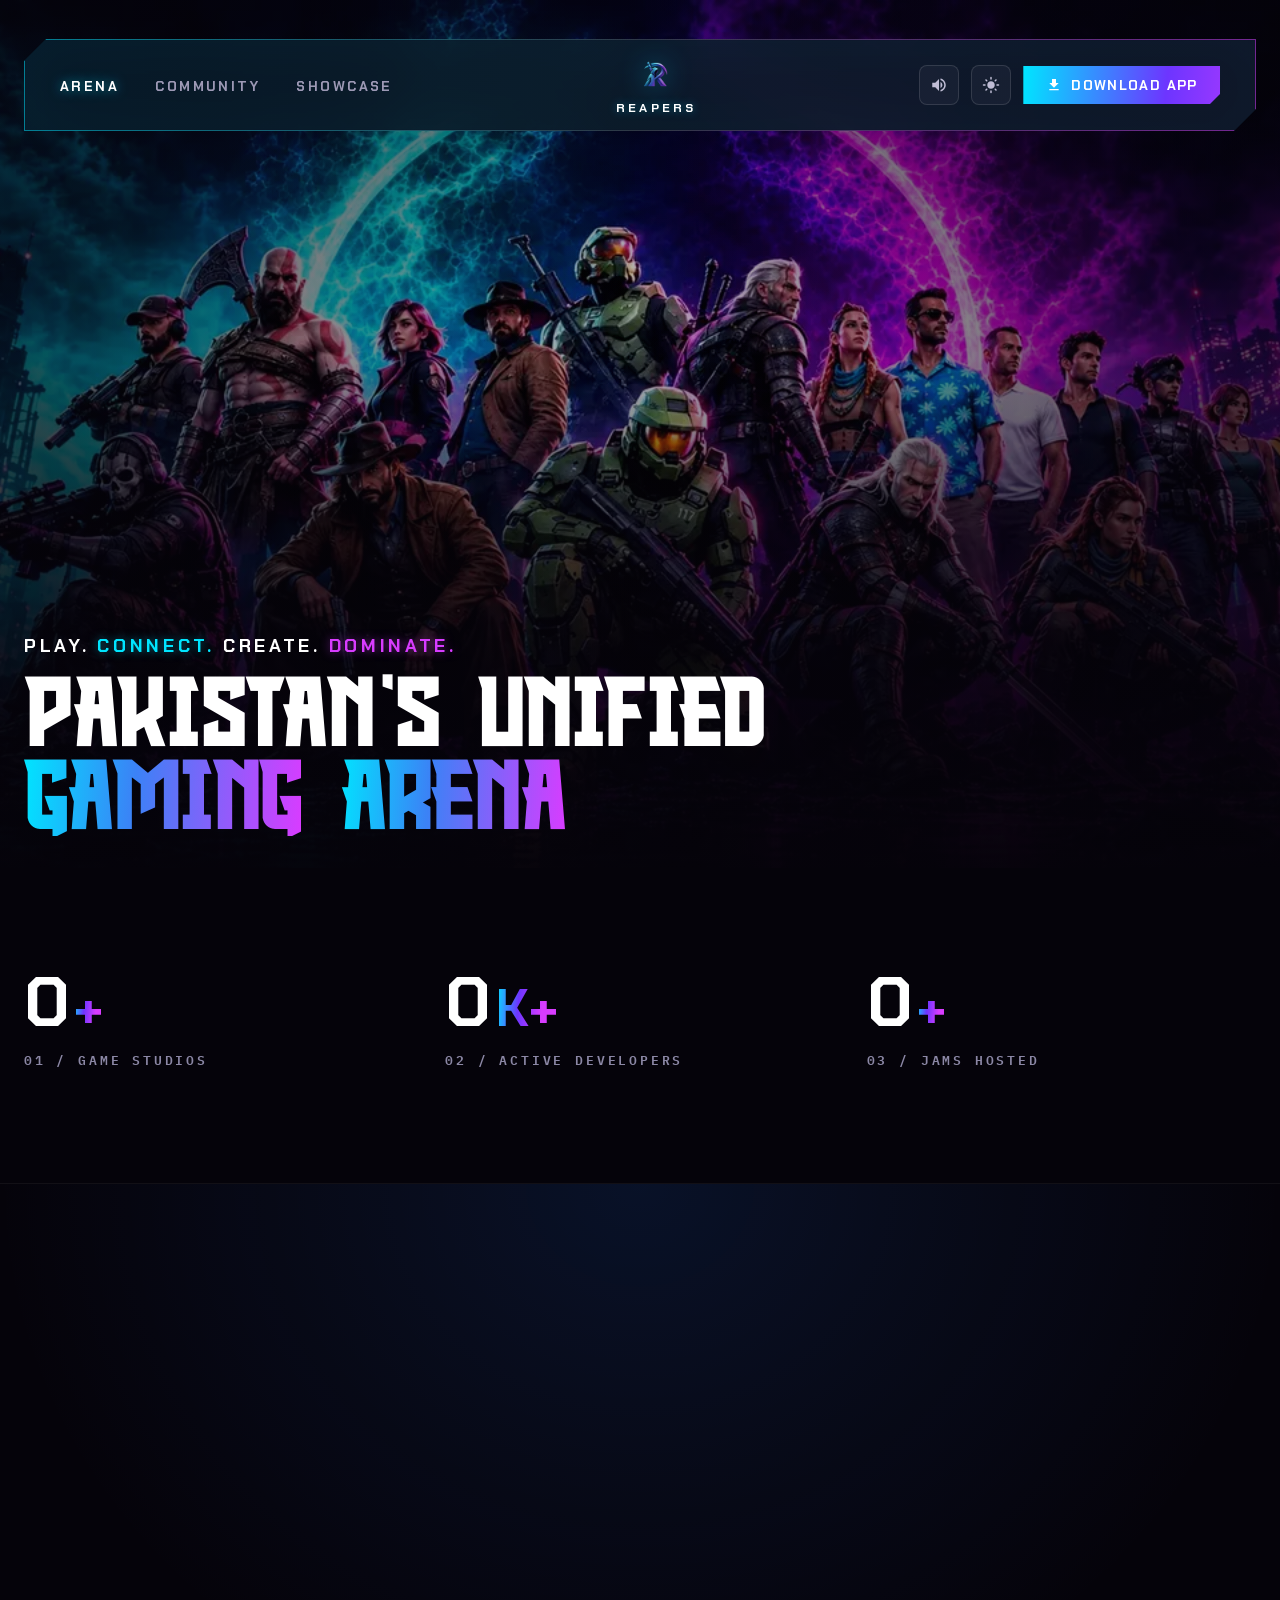
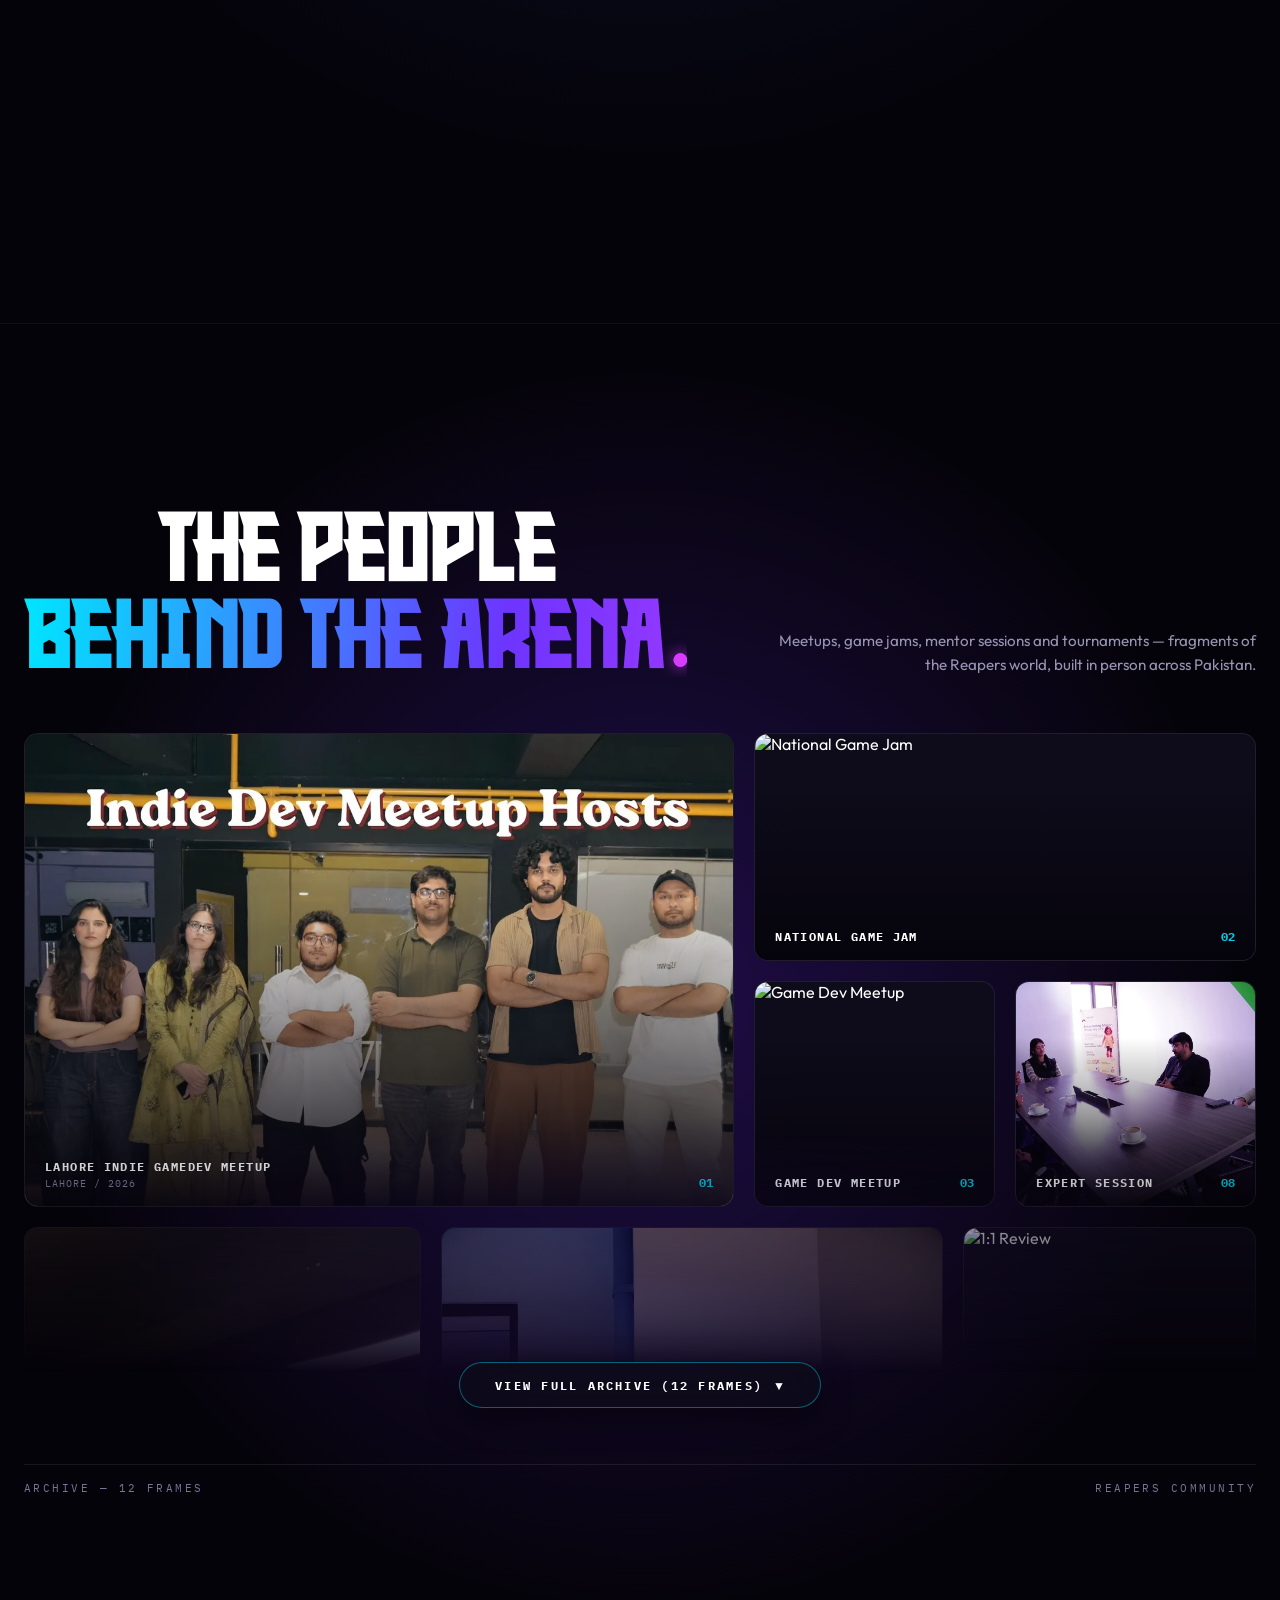
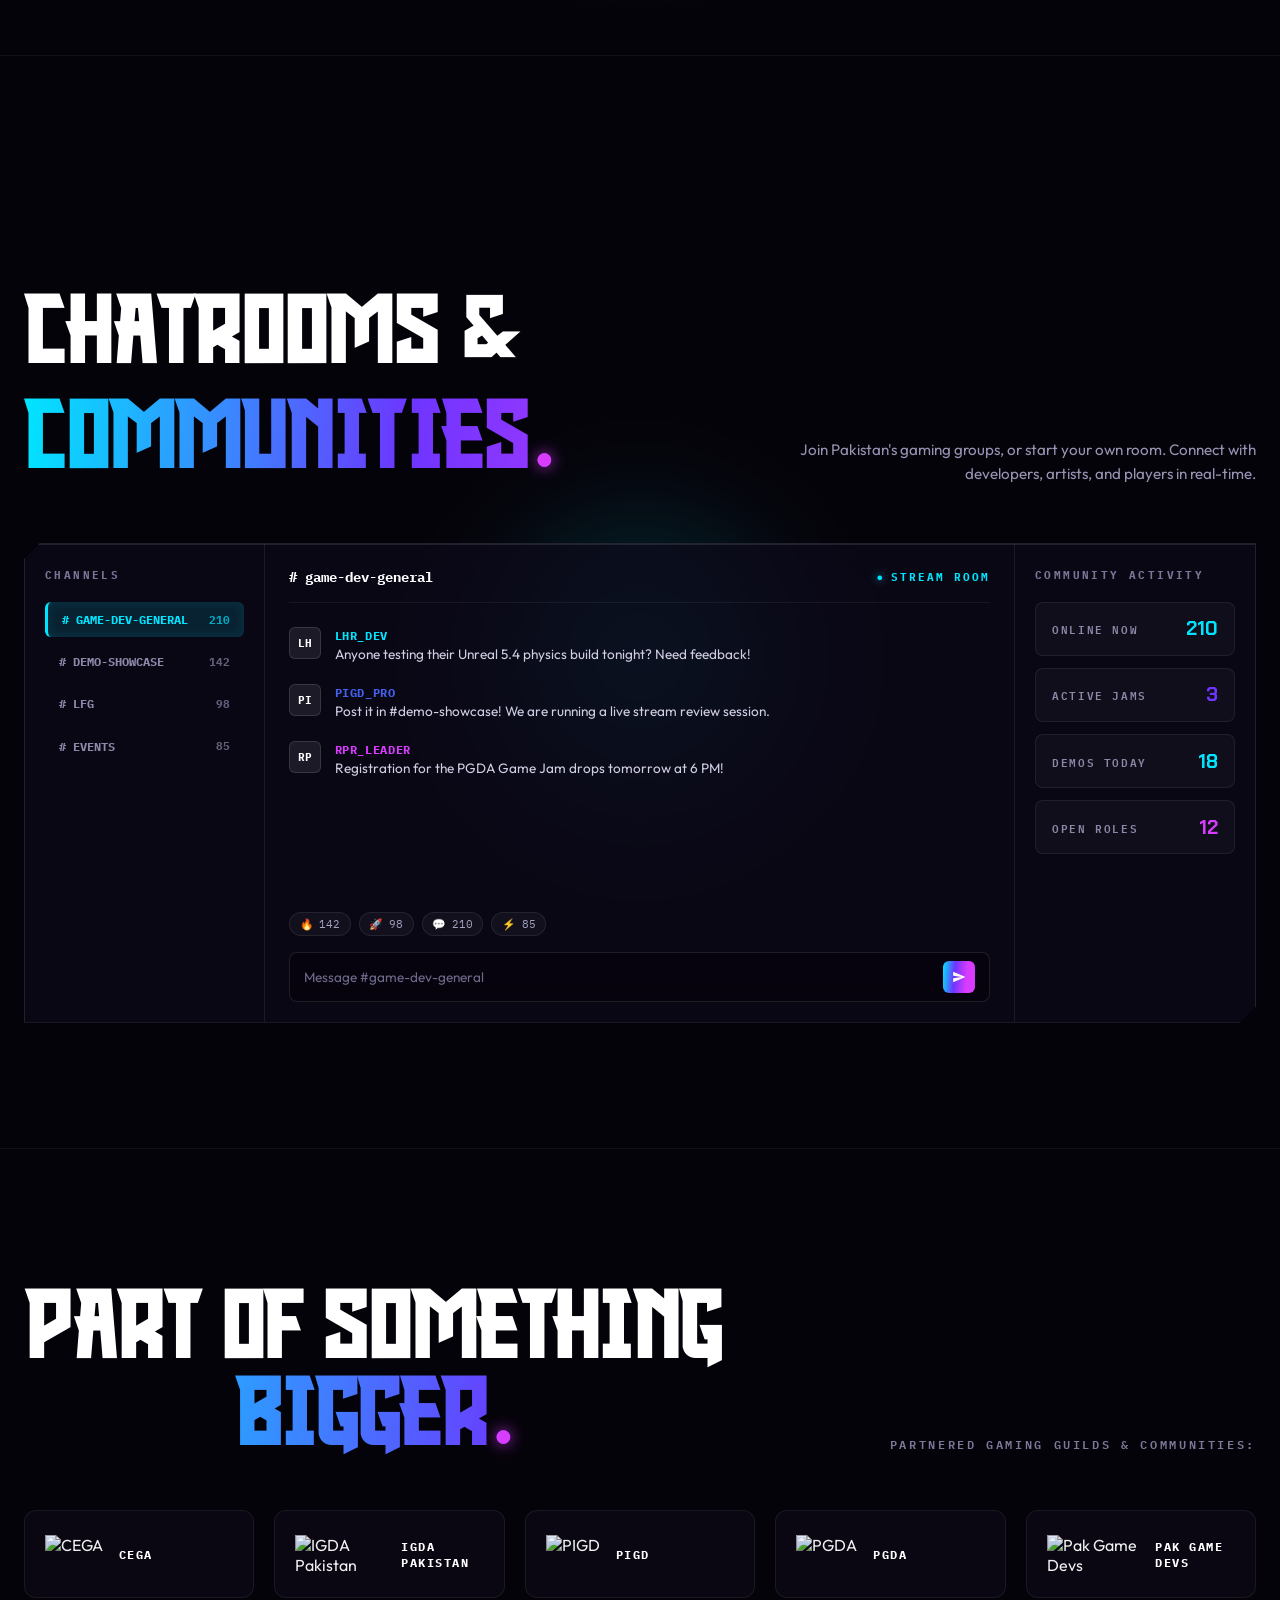
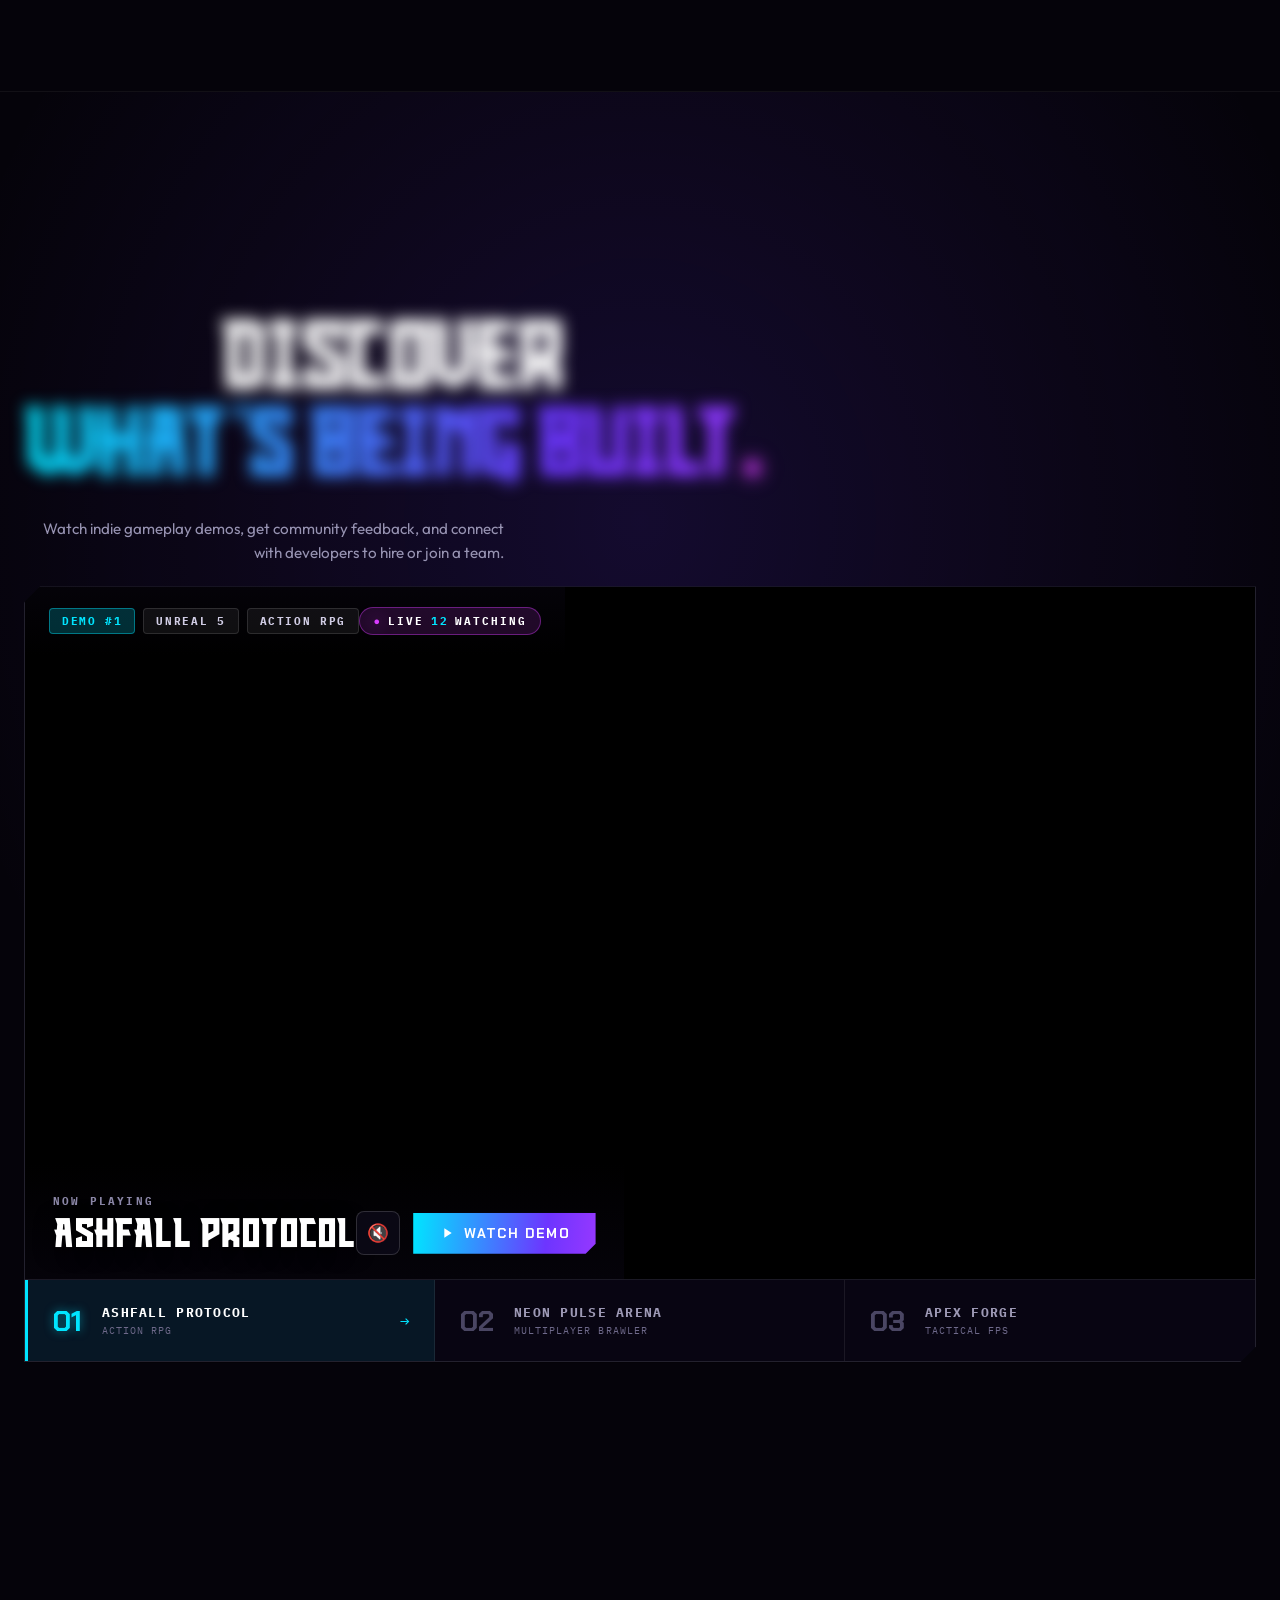
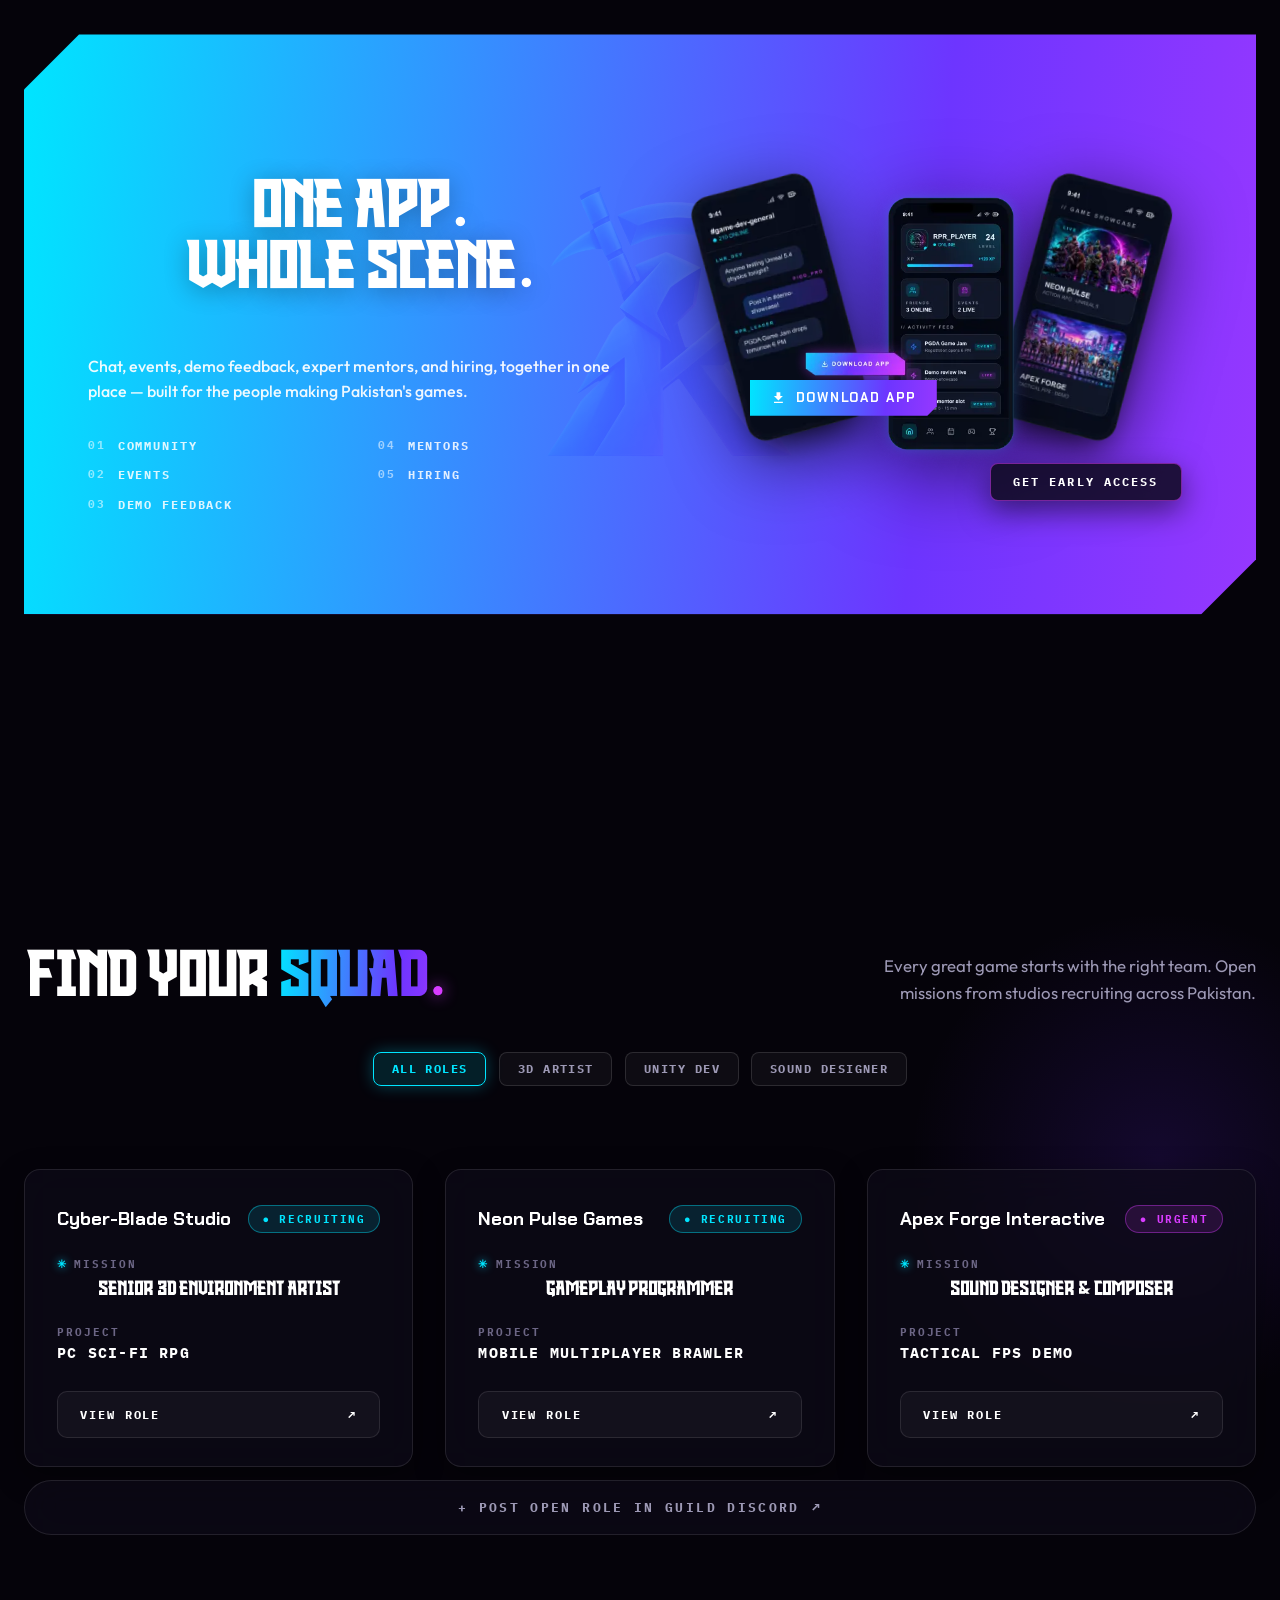
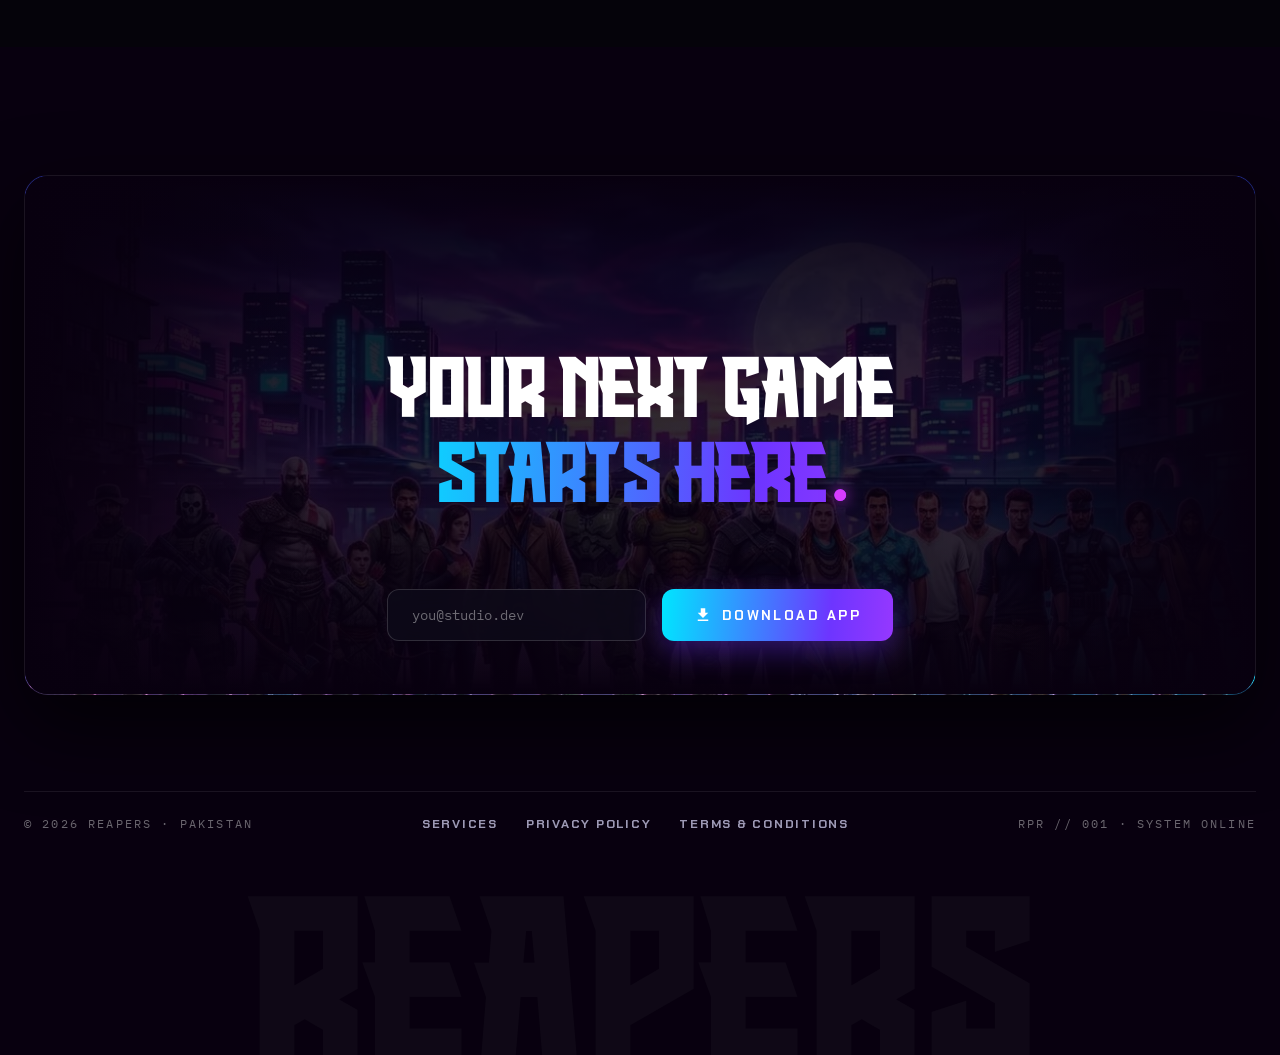
==== commit e72e1d1d: "feat: update hero section with left-aligned Knight Warrior typography and hero.mp4 video background" ====
--- a/arena.html
+++ b/arena.html
@@ -249,7 +249,8 @@
       width: 100%;
       max-width: 1280px;
       margin: 0 auto;
-      padding: 16rem 1.5rem 6rem;
+      padding: 16rem 1.5rem 4rem;
+      text-align: left;
     }
 
     .hero-tagline {
@@ -261,7 +262,7 @@
       margin-bottom: 0.75rem;
       display: flex;
       flex-wrap: wrap;
-      justify-content: center;
+      justify-content: flex-start;
       align-items: center;
       gap: 0.35rem 0.5rem;
       width: 100%;
@@ -344,7 +345,7 @@
       line-height: clamp(2.6rem, 6.5vw, 104px) !important;
       letter-spacing: 0px !important;
       text-transform: uppercase !important;
-      text-align: center !important;
+      text-align: left !important;
     }
 
     .hero-title-line1 {
@@ -432,7 +433,7 @@
       background: radial-gradient(83.98% 124.46% at 50% 0%, rgba(38, 119, 255, 0.12) 0%, rgba(38, 119, 255, 0) 60%), #05030A;
       overflow: hidden;
       display: flex;
-      justify-content: center;
+      justify-content: flex-start;
       align-items: center;
       border-top: 1px solid rgba(255, 255, 255, 0.05);
     }
@@ -1478,14 +1479,14 @@
         font-size: clamp(0.72rem, 3.6vw, 0.95rem) !important;
         letter-spacing: 0.1em !important;
         gap: 0.25rem 0.4rem !important;
-        justify-content: center !important;
+        justify-content: flex-start !important;
         flex-wrap: wrap !important;
         width: 100% !important;
       }
       .nav-links { display: none; }
       .header-wrapper { margin-top: 0.5rem; padding: 0 0.75rem; }
       .navbar { padding: 0.5rem 0.85rem; }
-      .hero-content { padding-top: 7rem; padding-bottom: 3.5rem; text-align: center; }
+      .hero-content { padding-top: 7rem; padding-bottom: 3.5rem; text-align: left; }
       .hero-title {
       font-family: var(--font-hero) !important;
       font-weight: 400 !important;
@@ -1494,7 +1495,7 @@
       line-height: clamp(2.6rem, 6.5vw, 104px) !important;
       letter-spacing: 0px !important;
       text-transform: uppercase !important;
-      text-align: center !important;
+      text-align: left !important;
     }
       .hero-desc { font-size: 0.95rem; line-height: 1.5; max-width: 100%; }
       .hero-actions { flex-direction: column; width: 100%; max-width: 320px; margin: 0 auto; gap: 0.75rem; }
@@ -2349,10 +2350,10 @@
       width: 100%;
       height: 100%;
       object-fit: cover;
-      opacity: 0.38;
+      opacity: 0.55;
       z-index: 0;
       pointer-events: none;
-      filter: saturate(1.2) contrast(1.1);
+      filter: saturate(1.15) contrast(1.08);
     }
 
     /* Liquid Ripple / Bubble Hover Class for All Buttons */
@@ -2730,7 +2731,7 @@
     .toc-bar, .hiring-filters {
       display: flex;
       flex-wrap: wrap;
-      justify-content: center;
+      justify-content: flex-start;
       align-items: center;
       gap: 0.65rem 0.8rem;
       max-width: 1100px;
@@ -2797,7 +2798,7 @@
   <!-- Main Hero Container -->
   <div class="hero-container" data-sc-act="flow">
     <!-- Background Video Backdrop -->
-    <video autoplay loop muted playsinline src="public/videos/vid-1.mp4" class="hero-video-bg" data-sc-parallax="-0.15"></video>
+    <video autoplay loop muted playsinline poster="public/hero.webp" src="public/videos/hero.mp4" class="hero-video-bg" data-sc-parallax="-0.15"></video>
     <header class="header-wrapper">
       <nav class="navbar">
         <ul class="nav-links">
@@ -3257,7 +3258,7 @@
             </div>
           </div>
 
-          <video id="showcaseVideo" autoplay loop muted playsinline src="public/videos/vid-1.mp4" class="showcase-video-elem"></video>
+          <video id="showcaseVideo" autoplay loop muted playsinline src="public/videos/hero.mp4" class="showcase-video-elem"></video>
 
           <div class="video-bottom-overlay">
             <div class="now-playing-meta">
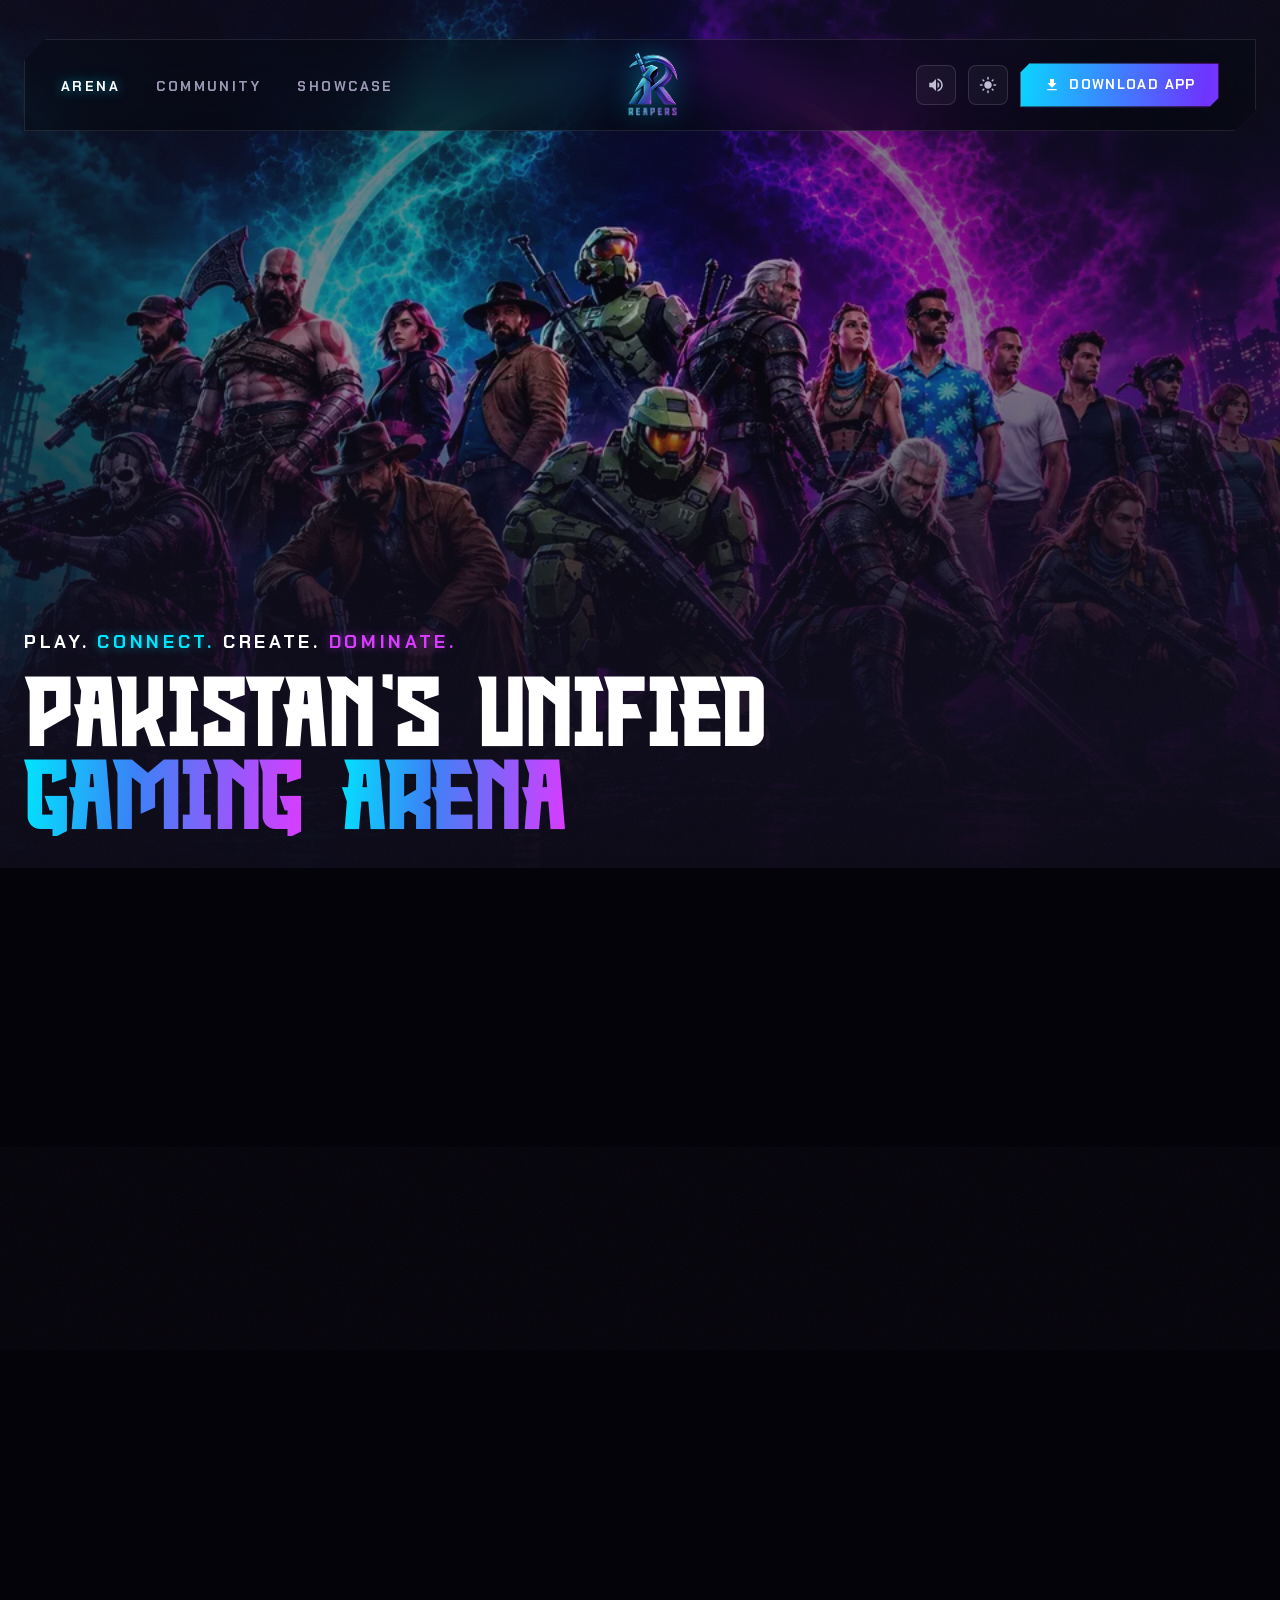
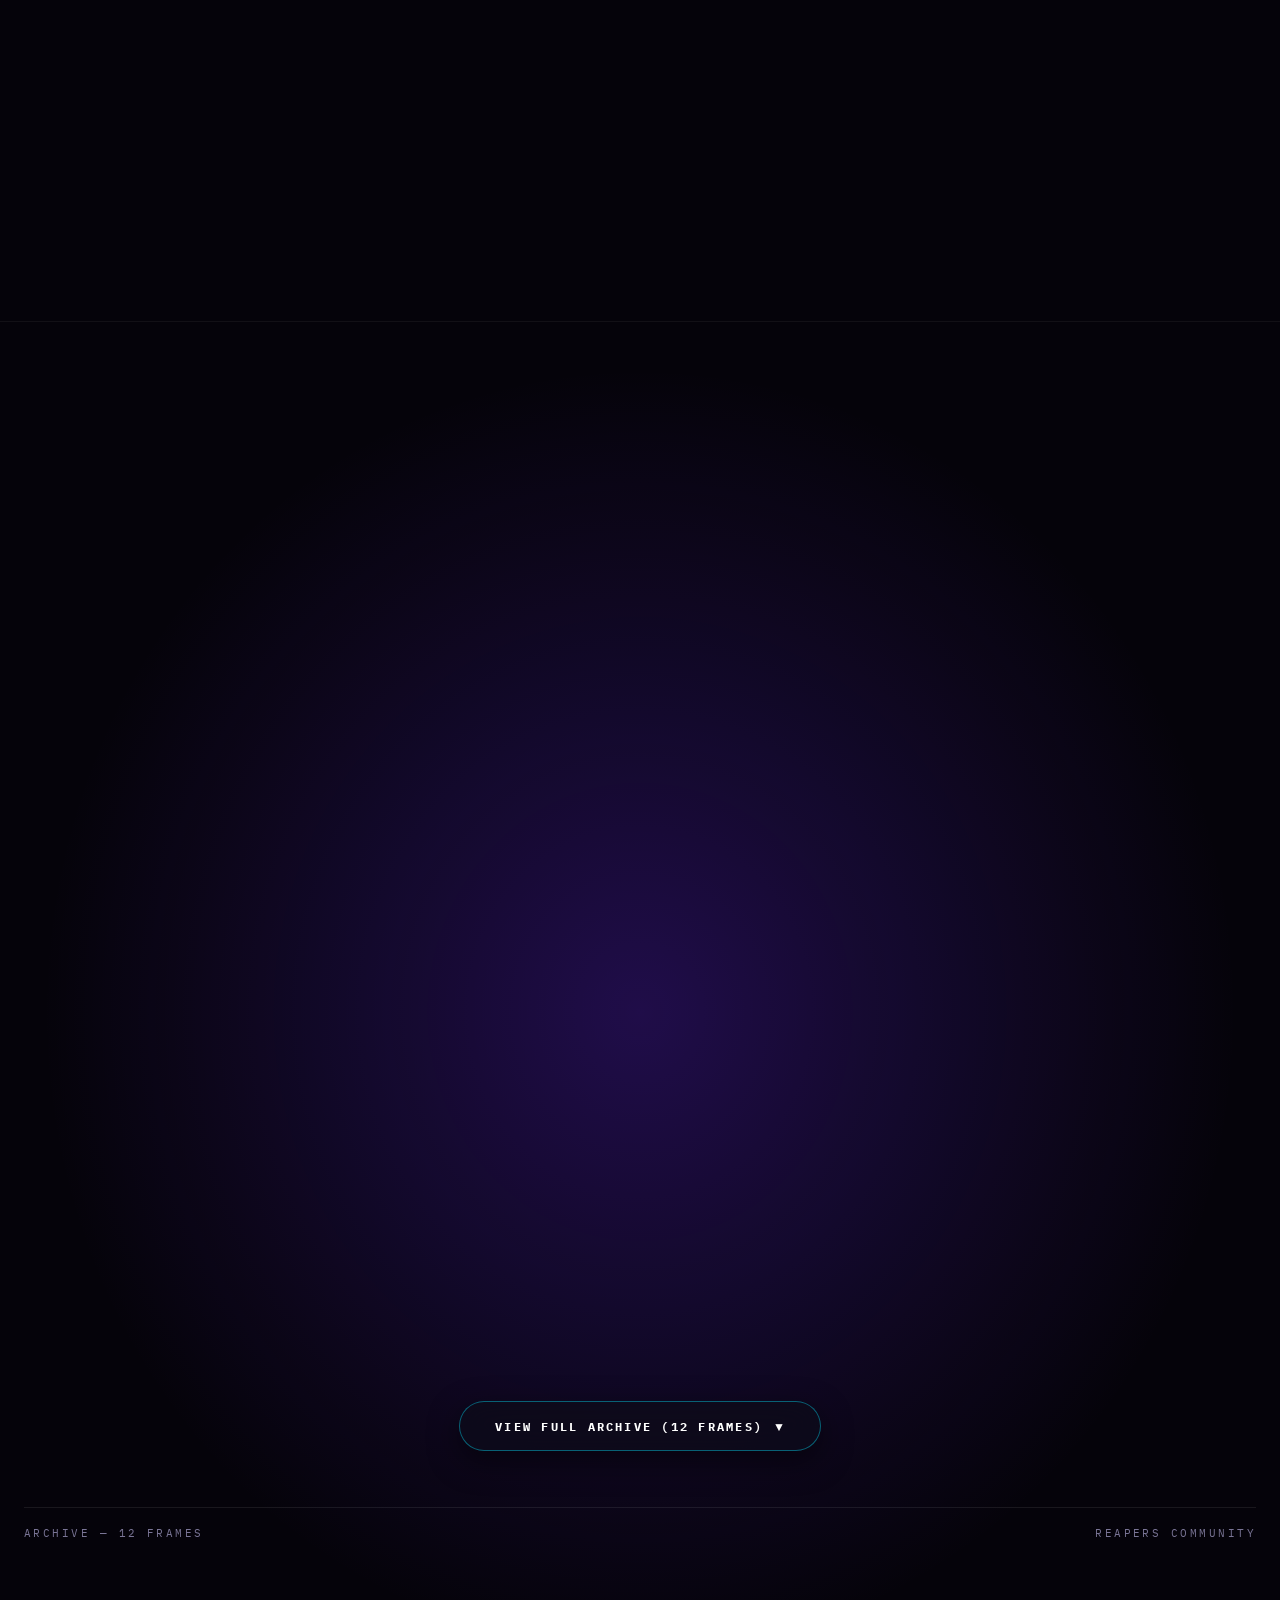
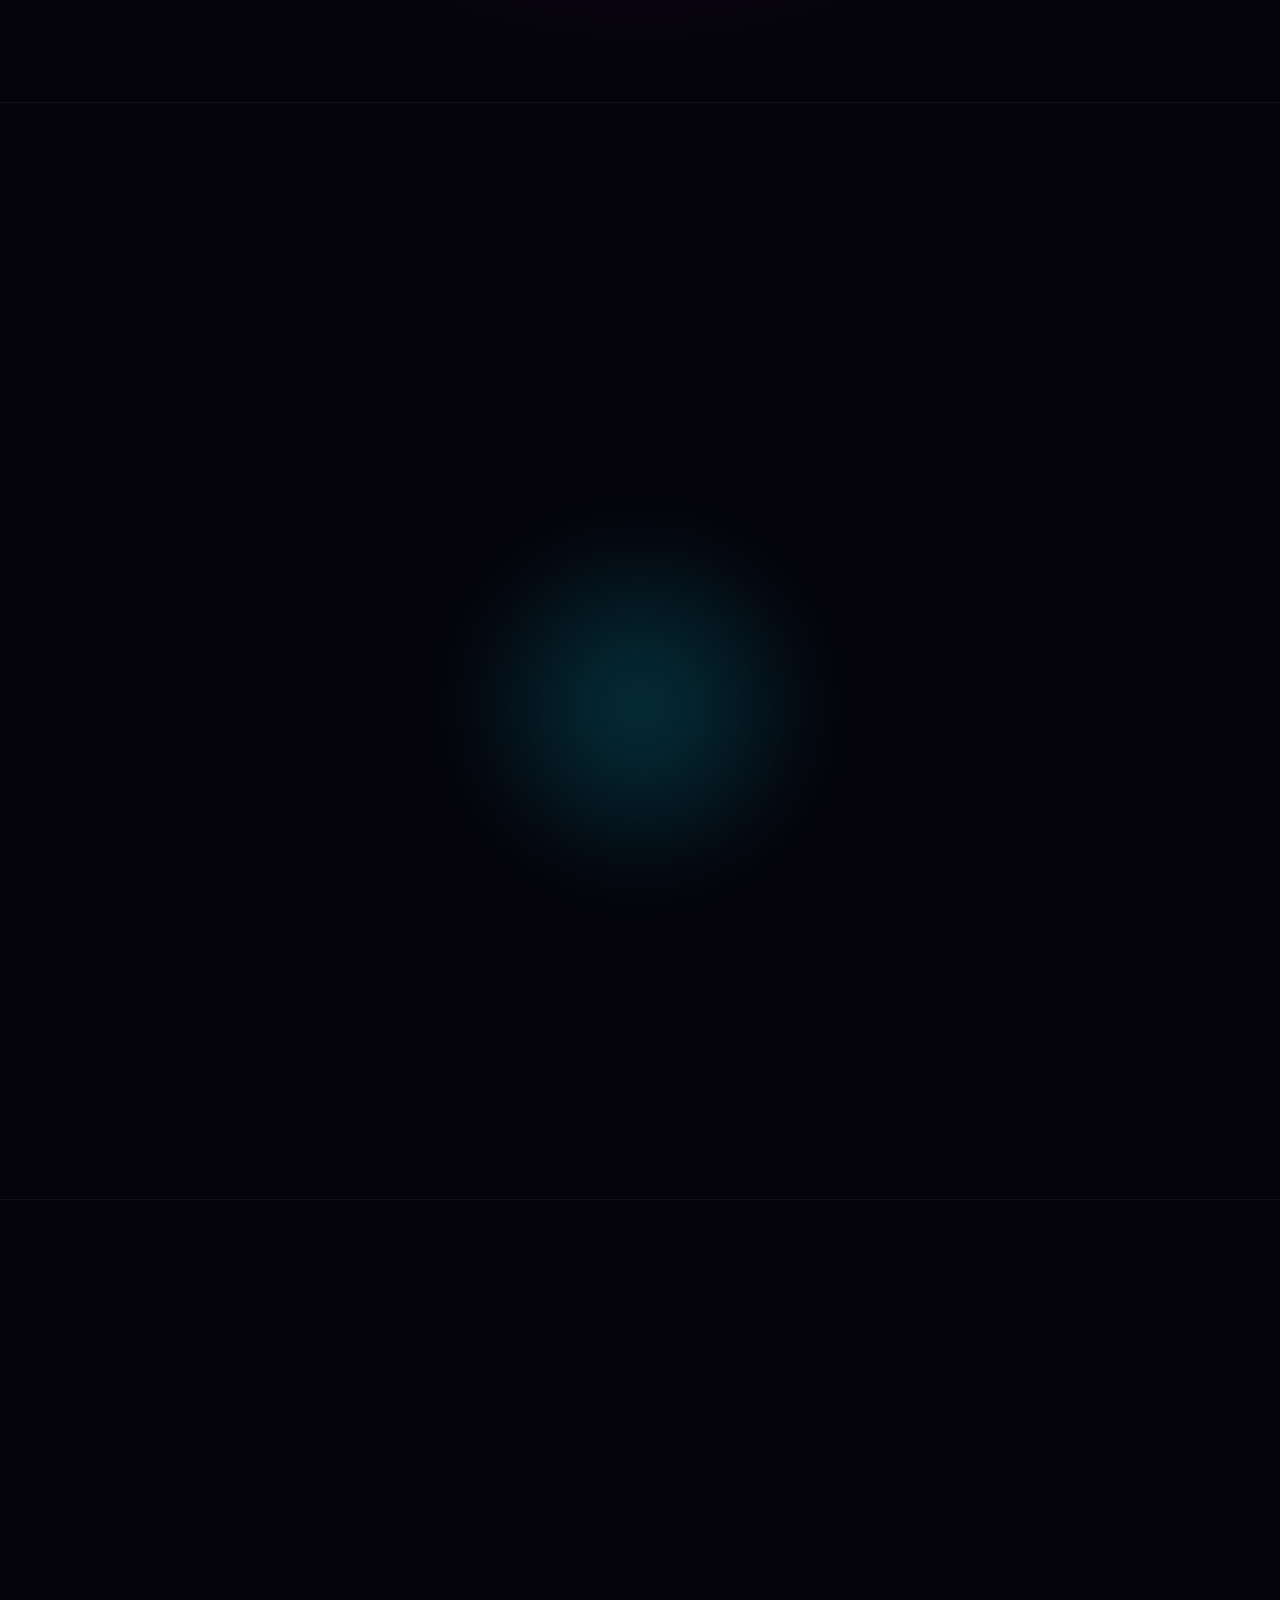
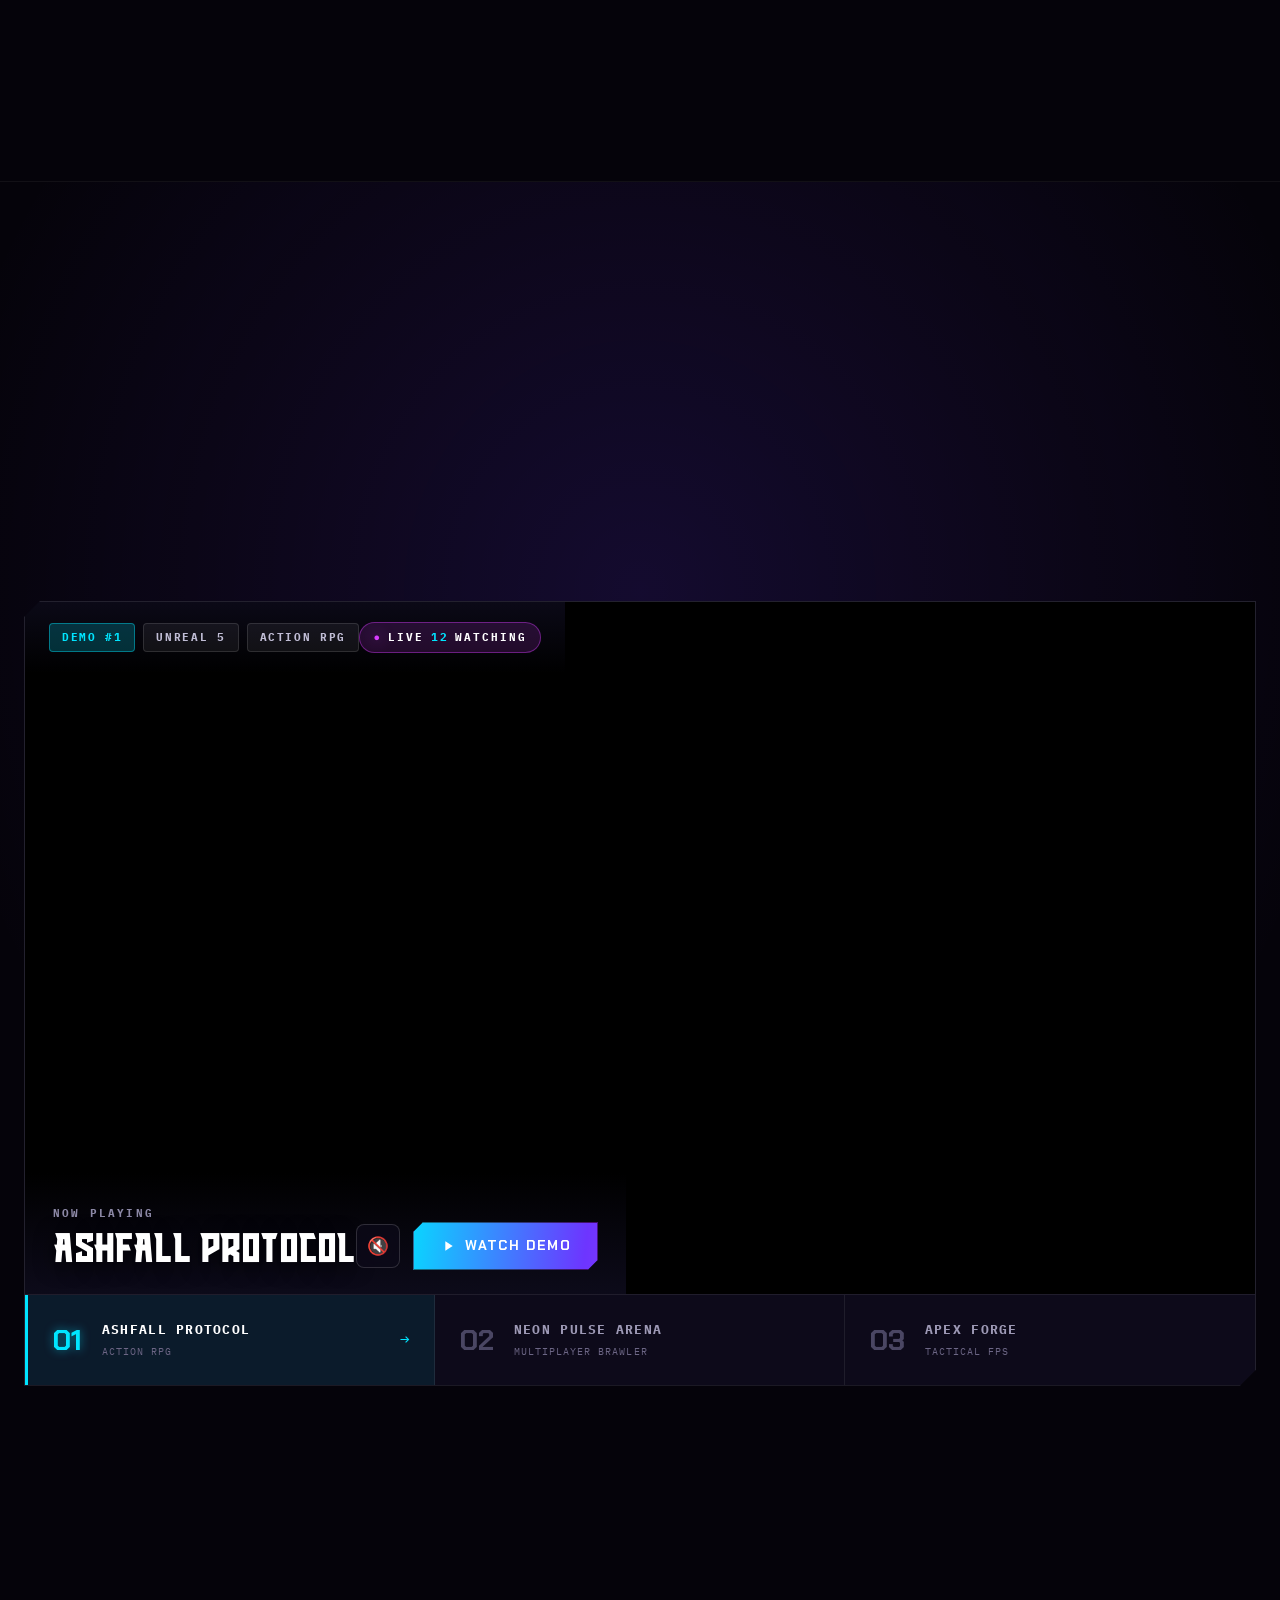
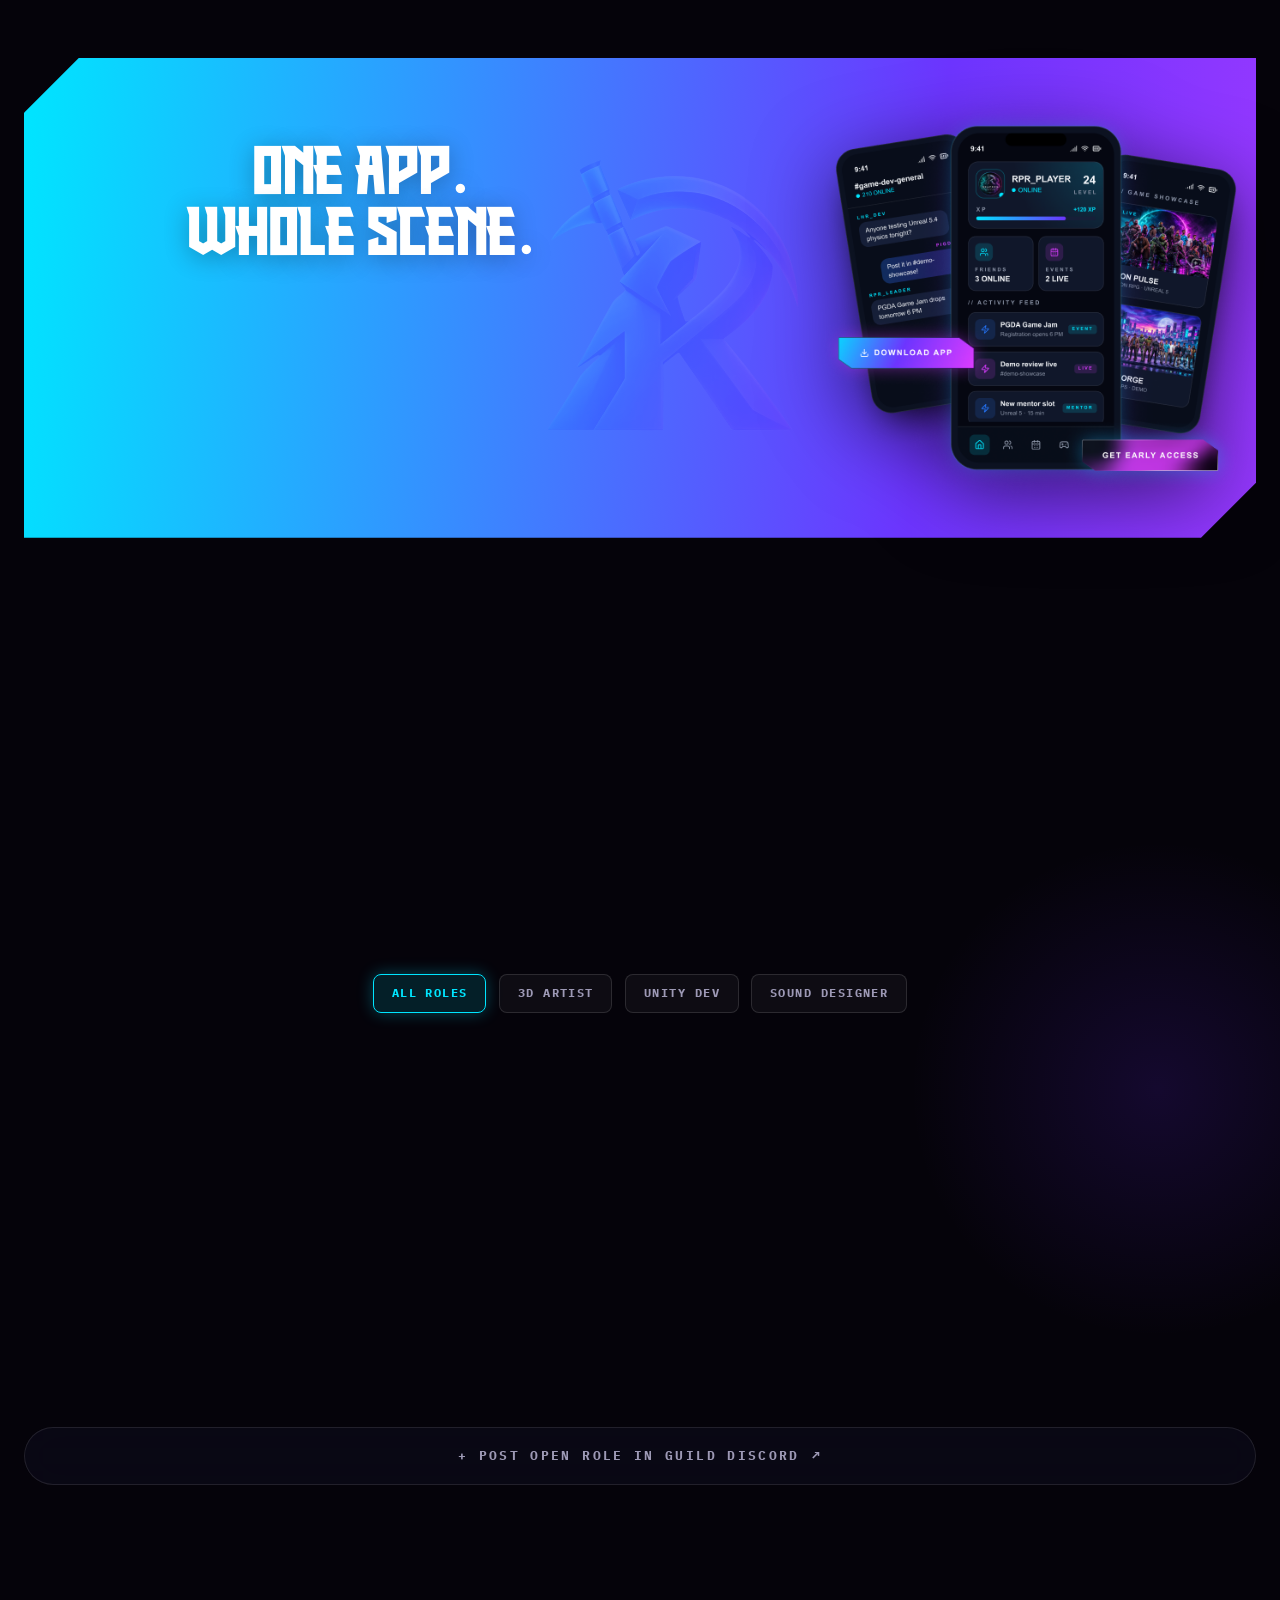
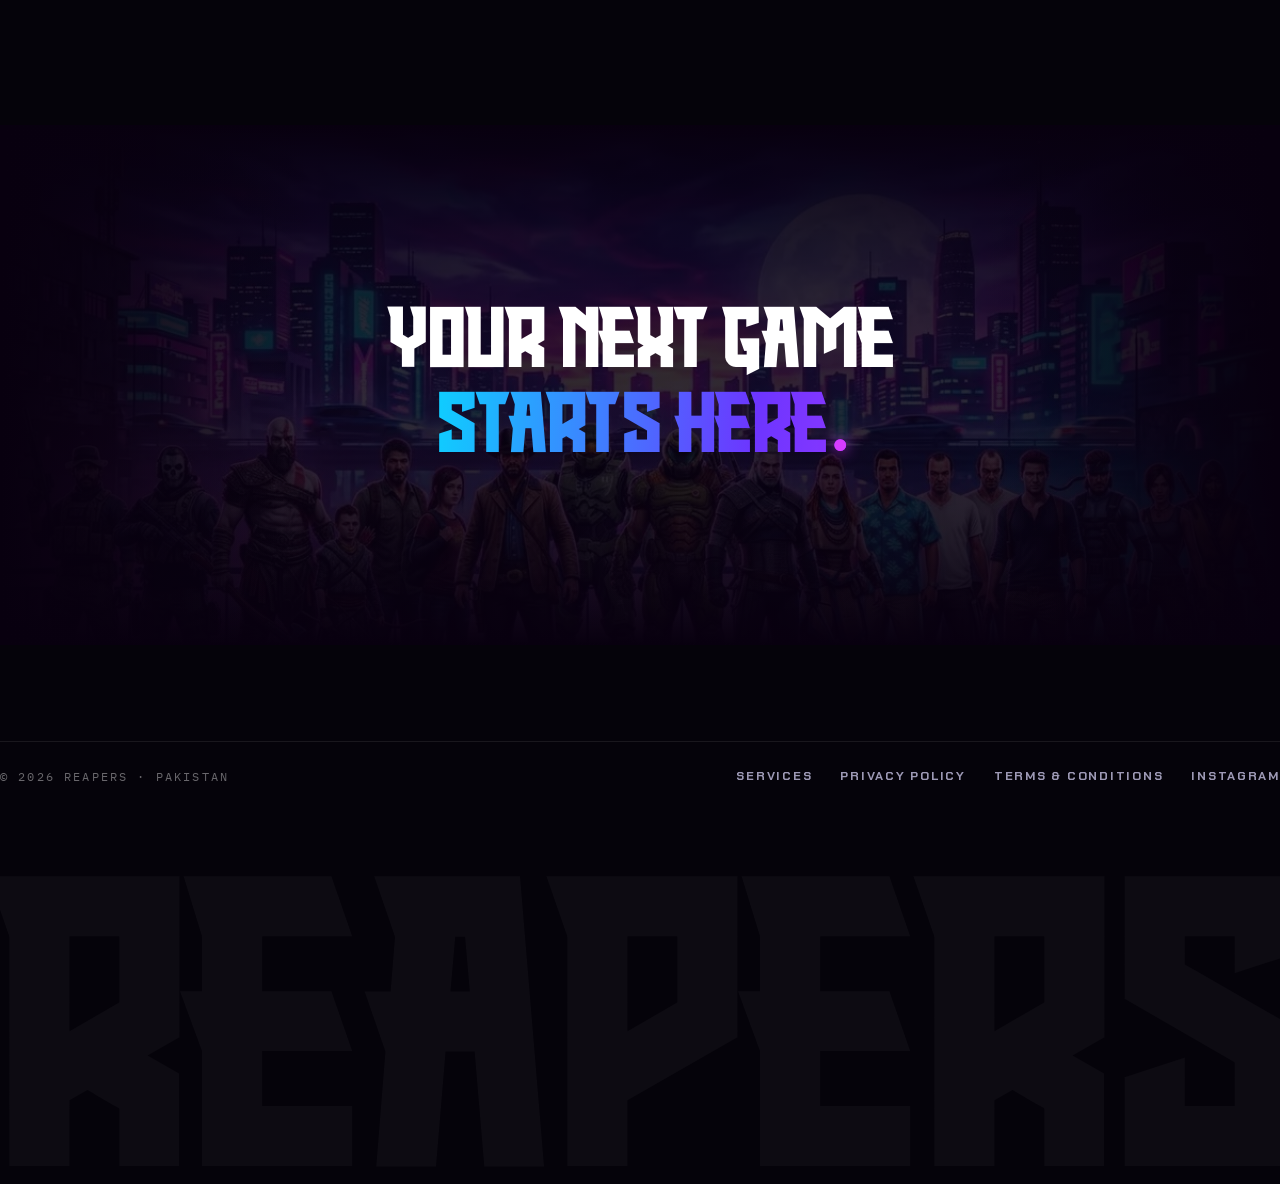
==== commit 0b0667d0: "feat: revamp light mode aesthetic, upgrade cyber loader spinner, enlarge partner logos with transpar" ====
--- a/arena.html
+++ b/arena.html
@@ -1,6 +1,14 @@
 <!DOCTYPE html>
 <html lang="en" data-theme="dark">
 <head>
+  <script>
+    // Dark is the default theme; only override if the visitor chose light before.
+    try {
+      if (localStorage.getItem('reapers-theme') === 'light') {
+        document.documentElement.setAttribute('data-theme', 'light');
+      }
+    } catch (e) {}
+  </script>
   <meta charset="utf-8">
   <meta name="viewport" content="width=device-width, initial-scale=1.0, viewport-fit=cover">
   <title>Reapers Arena - Pakistan's Unified Gaming Arena</title>
@@ -26,8 +34,26 @@
     }
 
     :root {
+      /* --bg-dark stays fixed across themes: it anchors the hero's video
+         vignette (.hero-container::before), which is cinematic backdrop,
+         not page chrome, so it never flips with the theme. */
       --bg-dark: #05030A;
-      --bg-card: rgba(14, 11, 26, 0.65);
+      --bg-card: rgba(var(--ink-rgb), 0.65);
+      --bg-page: #05030A;
+      --bg-elevated: #0A0816;
+      --bg-elevated-alt: #0E0B1A;
+      --hairline-rgb: 255, 255, 255;
+      --ink-rgb: 13, 11, 27;
+
+      /* Text ink ladder: brightest (secondary) to dimmest (hairline). */
+      --text-primary: #FFFFFF;
+      --text-secondary: #C0BDD5;
+      --text-tertiary: #9D99B5;
+      --text-muted: #8C88A6;
+      --text-subtle: #7A7596;
+      --text-faint: #6C6685;
+      --text-hairline: #4A4663;
+
       --font-hero: "Knight Warrior", "KNIGHT WARRIOR", system-ui, sans-serif;
       --font-display: "Chakra Petch", system-ui, -apple-system, sans-serif;
       --font-body: "Outfit", system-ui, -apple-system, sans-serif;
@@ -43,6 +69,518 @@
       --chamfer-sm: 8px;
     }
 
+    :root[data-theme="light"] {
+      --bg-card: rgba(255, 255, 255, 0.9);
+      --bg-page: #F5F7FB;
+      --bg-elevated: #FFFFFF;
+      --bg-elevated-alt: #EEF2F8;
+      --hairline-rgb: 15, 23, 42;
+      --ink-rgb: 255, 255, 255;
+
+      --text-primary: #0B0F19;
+      --text-secondary: #243046;
+      --text-tertiary: #475569;
+      --text-muted: #64748B;
+      --text-subtle: #94A3B8;
+      --text-faint: #CBD5E1;
+      --text-hairline: #E2E8F0;
+
+      /* High-contrast, accessible cyber accents for light mode */
+      --cyan-neon: #0084A8;
+      --purple-neon: #6D35FF;
+      --magenta-neon: #C01E85;
+      --reapers-gradient: linear-gradient(95.18deg, #0084A8 0.16%, #6D35FF 45%, #C01E85 90%);
+    }
+
+    /* ==================== AESTHETIC LIGHT MODE COMPONENT ENHANCEMENTS ==================== */
+    :root[data-theme="light"] ::selection {
+      background: rgba(109, 53, 255, 0.2);
+      color: #0B0F19;
+    }
+
+    /* Floating Glass Header */
+    :root[data-theme="light"] .navbar {
+      background: linear-gradient(95deg, rgba(255, 255, 255, 0.9) 0%, rgba(255, 255, 255, 0.82) 100%);
+      border: 1px solid rgba(109, 53, 255, 0.14);
+      filter: drop-shadow(0 4px 20px rgba(109, 53, 255, 0.08)) drop-shadow(0 12px 30px rgba(15, 23, 42, 0.06));
+    }
+    :root[data-theme="light"] .navbar::before {
+      background: linear-gradient(90deg, rgba(0, 132, 168, 0.35) 0%, rgba(15, 23, 42, 0.08) 50%, rgba(192, 30, 133, 0.35) 100%);
+    }
+    :root[data-theme="light"] .nav-link a {
+      color: var(--text-tertiary);
+    }
+    :root[data-theme="light"] .nav-link a:hover,
+    :root[data-theme="light"] .nav-link.active a {
+      color: var(--text-primary);
+      text-shadow: 0 0 12px rgba(109, 53, 255, 0.25);
+    }
+    :root[data-theme="light"] .icon-btn {
+      background: #FFFFFF;
+      border-color: rgba(15, 23, 42, 0.12);
+      color: var(--text-secondary);
+      box-shadow: 0 1px 3px rgba(15, 23, 42, 0.04);
+    }
+    :root[data-theme="light"] .icon-btn:hover {
+      background: #F8FAFD;
+      border-color: var(--cyan-neon);
+      color: var(--cyan-neon);
+      box-shadow: 0 2px 8px rgba(0, 132, 168, 0.15);
+    }
+    :root[data-theme="light"] #soundBtn[style*="00E5FF"] {
+      color: #0084A8 !important;
+    }
+
+    /* Primary Action Buttons (Fixed Crisp White Text on Vibrant Gradients) */
+    :root[data-theme="light"] .btn-download,
+    :root[data-theme="light"] .btn-cta-download,
+    :root[data-theme="light"] .btn-watch-demo,
+    :root[data-theme="light"] .send-btn {
+      color: #FFFFFF !important;
+    }
+    :root[data-theme="light"] .btn-download svg,
+    :root[data-theme="light"] .btn-cta-download svg,
+    :root[data-theme="light"] .btn-watch-demo svg,
+    :root[data-theme="light"] .send-btn svg {
+      fill: #FFFFFF !important;
+      color: #FFFFFF !important;
+    }
+
+    /* Hero Section */
+    :root[data-theme="light"] .hero-container {
+      background-color: #F5F7FB;
+    }
+    :root[data-theme="light"] .hero-video-bg {
+      opacity: 0.22;
+      filter: saturate(1.1) contrast(1.05);
+    }
+    :root[data-theme="light"] .hero-container::before {
+      background: 
+        radial-gradient(circle at 50% 30%, rgba(245, 247, 251, 0.15) 0%, rgba(245, 247, 251, 0.75) 70%),
+        linear-gradient(to bottom, rgba(245, 247, 251, 0.35) 0%, rgba(245, 247, 251, 0.15) 40%, rgba(245, 247, 251, 0.85) 80%, var(--bg-page) 100%);
+    }
+    :root[data-theme="light"] .hero-title-line1 {
+      color: var(--text-primary);
+    }
+    :root[data-theme="light"] .hero-title-line2 .interactive-word {
+      background: linear-gradient(95deg, #0084A8 0%, #6D35FF 45%, #C01E85 100%);
+      -webkit-background-clip: text;
+      -webkit-text-fill-color: transparent;
+    }
+    :root[data-theme="light"] .tag-cyan,
+    :root[data-theme="light"] .tag-magenta {
+      text-shadow: none;
+    }
+
+    /* Stats Section */
+    :root[data-theme="light"] .stats-section {
+      background-color: var(--bg-page);
+      border-bottom: 1px solid rgba(15, 23, 42, 0.06);
+    }
+    :root[data-theme="light"] .stat-number {
+      color: var(--text-primary);
+    }
+    :root[data-theme="light"] .stat-label {
+      color: var(--text-muted);
+    }
+
+    /* Entry Sequence Section */
+    :root[data-theme="light"] .entry-sequence-section {
+      background: radial-gradient(83.98% 124.46% at 50% 0%, rgba(109, 53, 255, 0.06) 0%, rgba(109, 53, 255, 0) 60%), var(--bg-page);
+      border-top: 1px solid rgba(15, 23, 42, 0.06);
+    }
+    :root[data-theme="light"] .bg-logo-watermark {
+      mix-blend-mode: multiply;
+      filter: grayscale(1) contrast(1.2);
+    }
+    :root[data-theme="light"] .entry-sequence-section.sc-in .bg-logo-left,
+    :root[data-theme="light"] .entry-sequence-section.sc-in .bg-logo-right {
+      opacity: 0.05;
+    }
+    :root[data-theme="light"] .entry-title-white {
+      color: var(--text-primary);
+      text-shadow: none;
+    }
+    :root[data-theme="light"] .entry-divider {
+      background: linear-gradient(90deg, transparent 0%, rgba(15, 23, 42, 0.08) 15%, rgba(15, 23, 42, 0.08) 85%, transparent 100%);
+    }
+    :root[data-theme="light"] .sub-line-white {
+      color: var(--text-primary);
+    }
+    :root[data-theme="light"] .sub-line-grey {
+      color: var(--text-muted);
+    }
+
+    /* Guilds & Partners Section */
+    :root[data-theme="light"] .guilds-section {
+      background: var(--bg-page);
+      border-top: 1px solid rgba(15, 23, 42, 0.06);
+    }
+    :root[data-theme="light"] .guild-card {
+      background: #FFFFFF;
+      border: 1px solid rgba(15, 23, 42, 0.08);
+      box-shadow: 0 4px 14px rgba(15, 23, 42, 0.04);
+    }
+    :root[data-theme="light"] .guild-card:hover {
+      background: #FFFFFF;
+      border-color: rgba(109, 53, 255, 0.35);
+      box-shadow: 0 8px 24px rgba(109, 53, 255, 0.10);
+    }
+    :root[data-theme="light"] .guild-name {
+      color: var(--text-secondary);
+    }
+
+    /* Chatrooms & Communities Widget */
+    :root[data-theme="light"] .chatrooms-section {
+      background-color: var(--bg-page);
+      border-top: 1px solid rgba(15, 23, 42, 0.06);
+    }
+    :root[data-theme="light"] .chat-glow-orb {
+      background: radial-gradient(70.71% 70.71% at 50% 50%, rgba(0, 132, 168, 0.10) 0%, rgba(0, 132, 168, 0) 66%);
+    }
+    :root[data-theme="light"] .chat-widget {
+      background: rgba(255, 255, 255, 0.96);
+      border: 1px solid rgba(15, 23, 42, 0.09);
+      box-shadow: 0 20px 50px -10px rgba(15, 23, 42, 0.09), 0 1px 3px rgba(15, 23, 42, 0.04), inset 0 1px 0 rgba(255, 255, 255, 1);
+    }
+    :root[data-theme="light"] .chat-sidebar-channels,
+    :root[data-theme="light"] .chat-stream-area {
+      border-right-color: rgba(15, 23, 42, 0.07);
+    }
+    :root[data-theme="light"] .channel-item {
+      color: var(--text-muted);
+    }
+    :root[data-theme="light"] .channel-item:hover:not(.active) {
+      background: rgba(15, 23, 42, 0.04);
+      color: var(--text-primary);
+    }
+    :root[data-theme="light"] .channel-item.active {
+      background: rgba(0, 132, 168, 0.09);
+      color: #0084A8;
+      border-left: 3px solid #0084A8;
+      box-shadow: none;
+    }
+    :root[data-theme="light"] .stream-header {
+      border-bottom-color: rgba(15, 23, 42, 0.06);
+    }
+    :root[data-theme="light"] .stream-title {
+      color: var(--text-primary);
+    }
+    :root[data-theme="light"] .user-avatar {
+      background: #EEF2F8;
+      border-color: rgba(15, 23, 42, 0.1);
+      color: var(--text-primary);
+    }
+    :root[data-theme="light"] .chat-stream-area .user-avatar[style*="0,229,255"] {
+      background: rgba(0, 132, 168, 0.12) !important;
+      color: #0084A8 !important;
+      border-color: #0084A8 !important;
+    }
+    :root[data-theme="light"] .typing-cursor {
+      color: #6D35FF;
+      text-shadow: none;
+    }
+    :root[data-theme="light"] .name-cyan { color: #0084A8; }
+    :root[data-theme="light"] .name-blue { color: #3B68FF; }
+    :root[data-theme="light"] .name-magenta { color: #C01E85; }
+    :root[data-theme="light"] .message-text {
+      color: var(--text-secondary);
+    }
+    :root[data-theme="light"] .reaction-chip {
+      background: #F1F4F9;
+      border-color: rgba(15, 23, 42, 0.08);
+      color: var(--text-secondary);
+    }
+    :root[data-theme="light"] .reaction-chip:hover {
+      background: #E8EDF5;
+      border-color: rgba(15, 23, 42, 0.15);
+    }
+    :root[data-theme="light"] .reaction-chip.active-reaction {
+      background: rgba(0, 132, 168, 0.1) !important;
+      border-color: #0084A8 !important;
+      color: #0084A8 !important;
+      box-shadow: 0 0 10px rgba(0, 132, 168, 0.2);
+    }
+    :root[data-theme="light"] .chat-input-bar {
+      background: #F8FAFD;
+      border: 1px solid rgba(15, 23, 42, 0.12);
+    }
+    :root[data-theme="light"] .chat-input-field {
+      color: var(--text-primary);
+    }
+    :root[data-theme="light"] .chat-input-field::placeholder {
+      color: var(--text-muted);
+    }
+    :root[data-theme="light"] .chat-messages::-webkit-scrollbar-thumb {
+      background: rgba(15, 23, 42, 0.15);
+    }
+    :root[data-theme="light"] .activity-box {
+      background: #F8FAFD;
+      border: 1px solid rgba(15, 23, 42, 0.06);
+    }
+    :root[data-theme="light"] .val-cyan { color: #0084A8; }
+    :root[data-theme="light"] .val-magenta { color: #C01E85; }
+
+    /* People Behind The Arena & Bento Gallery */
+    :root[data-theme="light"] .people-section {
+      background: radial-gradient(70.71% 70.71% at 50% 50%, rgba(108, 43, 255, 0.07) 0%, rgba(108, 43, 255, 0) 66%), var(--bg-page);
+      border-top: 1px solid rgba(15, 23, 42, 0.06);
+    }
+    :root[data-theme="light"] .people-title-white {
+      color: var(--text-primary);
+    }
+    :root[data-theme="light"] .people-desc {
+      color: var(--text-tertiary);
+    }
+    :root[data-theme="light"] .bento-card {
+      background: #FFFFFF;
+      border-color: rgba(15, 23, 42, 0.09);
+      box-shadow: 0 4px 14px rgba(15, 23, 42, 0.04);
+    }
+    :root[data-theme="light"] .bento-card:hover {
+      border-color: rgba(109, 53, 255, 0.35);
+      box-shadow: 0 10px 28px rgba(109, 53, 255, 0.12);
+    }
+    :root[data-theme="light"] .bento-card-hero .bento-img {
+      background: #FFFFFF;
+    }
+    :root[data-theme="light"] .bento-overlay {
+      background: linear-gradient(to top, rgba(11, 15, 25, 0.88) 0%, rgba(11, 15, 25, 0.3) 45%, rgba(11, 15, 25, 0) 75%);
+    }
+    :root[data-theme="light"] .bento-title-text {
+      color: #FFFFFF !important;
+    }
+    :root[data-theme="light"] .bento-sub-text {
+      color: rgba(255, 255, 255, 0.75) !important;
+    }
+    :root[data-theme="light"] .bento-num {
+      color: #00E5FF !important;
+    }
+    :root[data-theme="light"] .bento-expand-btn {
+      background: #FFFFFF;
+      border: 1px solid rgba(109, 53, 255, 0.3);
+      color: var(--text-primary);
+      box-shadow: 0 6px 20px rgba(15, 23, 42, 0.06);
+    }
+    :root[data-theme="light"] .bento-expand-btn:hover {
+      border-color: var(--purple-neon);
+      color: var(--purple-neon);
+      box-shadow: 0 8px 24px rgba(109, 53, 255, 0.15);
+    }
+    :root[data-theme="light"] .bento-footer {
+      border-top-color: rgba(15, 23, 42, 0.08);
+      color: var(--text-muted);
+    }
+
+    /* Video Showcase Section */
+    :root[data-theme="light"] .showcase-section {
+      background: radial-gradient(80% 80% at 50% 30%, rgba(109, 53, 255, 0.05) 0%, transparent 70%), var(--bg-page);
+      border-top: 1px solid rgba(15, 23, 42, 0.06);
+    }
+    :root[data-theme="light"] .video-showcase-box {
+      background: #FFFFFF;
+      border: 1px solid rgba(15, 23, 42, 0.09);
+      box-shadow: 0 20px 50px -10px rgba(15, 23, 42, 0.08);
+    }
+    :root[data-theme="light"] .video-bottom-overlay .now-playing-title {
+      color: #FFFFFF !important;
+      text-shadow: 0 2px 16px rgba(0, 0, 0, 0.85);
+    }
+    :root[data-theme="light"] .video-bottom-overlay .now-playing-label {
+      color: rgba(255, 255, 255, 0.8) !important;
+    }
+    :root[data-theme="light"] .icon-btn-video {
+      background: rgba(11, 15, 25, 0.75);
+      border: 1px solid rgba(255, 255, 255, 0.2);
+      color: #FFFFFF !important;
+    }
+    :root[data-theme="light"] .icon-btn-video:hover {
+      background: rgba(11, 15, 25, 0.9);
+      border-color: #00E5FF;
+      color: #00E5FF !important;
+    }
+    :root[data-theme="light"] .video-tabs-row {
+      background: #FFFFFF;
+      border-top: 1px solid rgba(15, 23, 42, 0.08);
+    }
+    :root[data-theme="light"] .video-tab-item {
+      border-right: 1px solid rgba(15, 23, 42, 0.08);
+    }
+    :root[data-theme="light"] .video-tab-item:hover:not(.active) {
+      background: rgba(15, 23, 42, 0.02);
+    }
+    :root[data-theme="light"] .video-tab-item.active {
+      background: rgba(0, 132, 168, 0.06);
+    }
+    :root[data-theme="light"] .video-tab-item .tab-title-text {
+      color: var(--text-tertiary);
+    }
+    :root[data-theme="light"] .video-tab-item.active .tab-title-text {
+      color: var(--text-primary);
+    }
+    :root[data-theme="light"] .video-tab-item .tab-num {
+      color: var(--text-subtle);
+    }
+    :root[data-theme="light"] .video-tab-item.active .tab-num {
+      color: #0084A8;
+      text-shadow: none;
+    }
+    :root[data-theme="light"] .video-tab-item.active .tab-arrow {
+      color: #0084A8;
+    }
+
+    /* App Banner Section */
+    :root[data-theme="light"] .app-banner-section {
+      background-color: var(--bg-page);
+    }
+    :root[data-theme="light"] .app-banner-title {
+      color: #FFFFFF !important;
+      text-shadow: 0 4px 25px rgba(0, 0, 0, 0.25);
+    }
+    :root[data-theme="light"] .app-banner-desc {
+      color: rgba(255, 255, 255, 0.94) !important;
+    }
+    :root[data-theme="light"] .app-feature-item {
+      color: rgba(255, 255, 255, 0.90) !important;
+    }
+    :root[data-theme="light"] .app-feature-num {
+      color: rgba(255, 255, 255, 0.70) !important;
+    }
+    :root[data-theme="light"] .app-phones-group-img {
+      filter: drop-shadow(0 20px 40px rgba(15, 23, 42, 0.28));
+    }
+
+    /* Hiring / LFG Section */
+    :root[data-theme="light"] .hiring-section {
+      background-color: var(--bg-page);
+    }
+    :root[data-theme="light"] .hiring-glow-orb {
+      background: radial-gradient(circle, rgba(109, 53, 255, 0.08) 0%, rgba(109, 53, 255, 0) 70%);
+    }
+    :root[data-theme="light"] .hiring-title-white {
+      color: var(--text-primary);
+    }
+    :root[data-theme="light"] .hiring-header-desc {
+      color: var(--text-tertiary);
+    }
+    :root[data-theme="light"] .filter-pill,
+    :root[data-theme="light"] .toc-pill {
+      background: #FFFFFF !important;
+      border: 1px solid rgba(15, 23, 42, 0.1) !important;
+      color: var(--text-tertiary) !important;
+      box-shadow: 0 1px 3px rgba(15, 23, 42, 0.04);
+    }
+    :root[data-theme="light"] .filter-pill:hover,
+    :root[data-theme="light"] .toc-pill:hover {
+      background: #F8FAFD !important;
+      border-color: #0084A8 !important;
+      color: #0084A8 !important;
+      box-shadow: 0 2px 8px rgba(0, 132, 168, 0.15) !important;
+    }
+    :root[data-theme="light"] .filter-pill.active {
+      background: rgba(0, 132, 168, 0.08) !important;
+      border: 1.5px solid #0084A8 !important;
+      color: #0084A8 !important;
+      box-shadow: 0 2px 10px rgba(0, 132, 168, 0.15) !important;
+    }
+    :root[data-theme="light"] .role-card {
+      background: #FFFFFF;
+      border: 1px solid rgba(15, 23, 42, 0.09);
+      box-shadow: 0 6px 20px rgba(15, 23, 42, 0.05);
+    }
+    :root[data-theme="light"] .role-card:hover {
+      border-color: rgba(109, 53, 255, 0.35);
+      box-shadow: 0 12px 32px rgba(109, 53, 255, 0.12);
+    }
+    :root[data-theme="light"] .studio-name {
+      color: var(--text-primary);
+    }
+    :root[data-theme="light"] .status-badge.recruiting {
+      background: rgba(0, 132, 168, 0.09);
+      border-color: rgba(0, 132, 168, 0.3);
+      color: #0084A8;
+    }
+    :root[data-theme="light"] .status-badge.urgent {
+      background: rgba(192, 30, 133, 0.09);
+      border-color: rgba(192, 30, 133, 0.3);
+      color: #C01E85;
+    }
+    :root[data-theme="light"] .role-mission-title {
+      color: var(--text-primary) !important;
+    }
+    :root[data-theme="light"] .role-project-name {
+      color: var(--text-secondary);
+    }
+    :root[data-theme="light"] .role-field-label {
+      color: var(--text-muted);
+    }
+    :root[data-theme="light"] .btn-view-role {
+      background: #F8FAFD;
+      border-color: rgba(15, 23, 42, 0.1);
+      color: var(--text-primary);
+    }
+    :root[data-theme="light"] .btn-view-role:hover {
+      background: rgba(0, 132, 168, 0.08);
+      border-color: #0084A8;
+      color: #0084A8;
+    }
+    :root[data-theme="light"] .post-role-bar {
+      background: #FFFFFF !important;
+      border-color: rgba(15, 23, 42, 0.12) !important;
+      color: var(--text-secondary) !important;
+      box-shadow: 0 4px 16px rgba(15, 23, 42, 0.05);
+    }
+    :root[data-theme="light"] .post-role-bar:hover {
+      border-color: #6D35FF !important;
+      color: #6D35FF !important;
+      box-shadow: 0 6px 20px rgba(109, 53, 255, 0.15) !important;
+    }
+
+    /* Final CTA & Footer Section */
+    :root[data-theme="light"] .final-cta-section {
+      background-color: var(--bg-page);
+    }
+    :root[data-theme="light"] .final-cta-container::before {
+      background: 
+        linear-gradient(89.15deg, rgba(245, 247, 251, 0) 76.86%, var(--bg-page) 99.29%),
+        linear-gradient(270.16deg, rgba(245, 247, 251, 0) 75.84%, var(--bg-page) 99.86%),
+        linear-gradient(180deg, var(--bg-page) 0%, rgba(245, 247, 251, 0) 100%),
+        linear-gradient(180deg, rgba(245, 247, 251, 0) 0%, var(--bg-page) 100%),
+        rgba(245, 247, 251, 0.65);
+    }
+    :root[data-theme="light"] .final-cta-title-white {
+      color: var(--text-primary);
+    }
+    :root[data-theme="light"] .cta-email-input {
+      background: #FFFFFF;
+      border: 1px solid rgba(15, 23, 42, 0.15);
+      border-image: none;
+      color: var(--text-primary);
+      box-shadow: 0 2px 8px rgba(15, 23, 42, 0.04);
+    }
+    :root[data-theme="light"] .cta-email-input:focus {
+      border-color: #0084A8;
+      box-shadow: 0 0 0 3px rgba(0, 132, 168, 0.15);
+    }
+    :root[data-theme="light"] .cta-email-input::placeholder {
+      color: var(--text-muted);
+    }
+    :root[data-theme="light"] .site-footer-bar {
+      border-top-color: rgba(15, 23, 42, 0.08);
+      color: var(--text-muted);
+    }
+    :root[data-theme="light"] .footer-link {
+      color: var(--text-tertiary);
+    }
+    :root[data-theme="light"] .footer-link:hover,
+    :root[data-theme="light"] .footer-link.active {
+      color: #6D35FF;
+      text-shadow: none;
+    }
+    :root[data-theme="light"] .footer-watermark-text {
+      color: rgba(15, 23, 42, 0.04);
+    }
+
     * {
       box-sizing: border-box;
       margin: 0;
@@ -50,8 +588,8 @@
     }
 
     body {
-      background-color: var(--bg-dark);
-      color: #FFFFFF;
+      background-color: var(--bg-page);
+      color: var(--text-primary);
       font-family: var(--font-body);
       overflow-x: hidden;
       min-height: 100vh;
@@ -88,8 +626,8 @@
       position: absolute;
       inset: 0;
       background: 
-        radial-gradient(circle at 50% 30%, rgba(5, 3, 10, 0.15) 0%, rgba(5, 3, 10, 0.65) 70%),
-        linear-gradient(to bottom, rgba(5, 3, 10, 0.4) 0%, rgba(5, 3, 10, 0.1) 40%, rgba(5, 3, 10, 0.85) 80%, #05030A 100%);
+        radial-gradient(circle at 50% 30%, rgba(var(--ink-rgb), 0.15) 0%, rgba(var(--ink-rgb), 0.65) 70%),
+        linear-gradient(to bottom, rgba(var(--ink-rgb), 0.4) 0%, rgba(var(--ink-rgb), 0.1) 40%, rgba(var(--ink-rgb), 0.85) 80%, #05030A 100%);
       pointer-events: none;
       z-index: 1;
     }
@@ -111,25 +649,12 @@
       justify-content: space-between;
       height: 92px;
       padding: 0 2.25rem;
-      background: linear-gradient(95deg, rgba(8, 12, 28, 0.78) 0%, rgba(14, 11, 26, 0.78) 50%, rgba(18, 8, 28, 0.78) 100%);
+      background: #080D1A66;
+      border: 1px solid #FFFFFF1A;
       backdrop-filter: blur(24px);
       -webkit-backdrop-filter: blur(24px);
       clip-path: polygon(22px 0, 100% 0, 100% calc(100% - 22px), calc(100% - 22px) 100%, 0 100%, 0 22px);
-      filter: drop-shadow(0 0 1px rgba(0, 229, 255, 0.4)) drop-shadow(0 15px 35px rgba(0, 0, 0, 0.7));
-    }
-
-    .navbar::before {
-      content: '';
-      position: absolute;
-      inset: 0;
-      padding: 1px;
-      background: linear-gradient(90deg, rgba(0, 229, 255, 0.5) 0%, rgba(255, 255, 255, 0.15) 50%, rgba(216, 60, 255, 0.5) 100%);
-      -webkit-mask: linear-gradient(#fff 0 0) content-box, linear-gradient(#fff 0 0);
-      -webkit-mask-composite: xor;
-      mask-composite: exclude;
-      clip-path: polygon(22px 0, 100% 0, 100% calc(100% - 22px), calc(100% - 22px) 100%, 0 100%, 0 22px);
-      pointer-events: none;
-      z-index: 2;
+      filter: drop-shadow(0 15px 35px rgba(0, 0, 0, 0.7));
     }
 
     .nav-links {
@@ -144,7 +669,7 @@
       font-weight: 700;
       font-size: 0.85rem;
       letter-spacing: 0.18em;
-      color: #9D99B5;
+      color: var(--text-tertiary);
       text-decoration: none;
       text-transform: uppercase;
       transition: all 0.25s ease;
@@ -152,7 +677,7 @@
 
     .nav-link a:hover,
     .nav-link.active a {
-      color: #FFFFFF;
+      color: var(--text-primary);
       text-shadow: 0 0 12px rgba(0, 229, 255, 0.6);
     }
 
@@ -165,7 +690,7 @@
     }
 
     .brand-logo-img {
-      height: 48px;
+      height: 72px;
       width: auto;
       object-fit: contain;
       filter: drop-shadow(0 0 14px rgba(0, 229, 255, 0.4));
@@ -174,17 +699,6 @@
 
     .nav-brand:hover .brand-logo-img { transform: scale(1.08); }
 
-    .brand-name {
-      font-family: var(--font-display);
-      font-size: 0.78rem;
-      font-weight: 800;
-      letter-spacing: 0.25em;
-      color: #FFFFFF;
-      margin-top: 2px;
-      text-shadow: 0 0 10px rgba(0, 229, 255, 0.4);
-      text-transform: uppercase;
-    }
-
     .nav-actions {
       display: flex;
       align-items: center;
@@ -197,31 +711,36 @@
       display: flex;
       align-items: center;
       justify-content: center;
-      background: rgba(255, 255, 255, 0.04);
-      border: 1px solid rgba(255, 255, 255, 0.12);
+      background: rgba(var(--hairline-rgb), 0.04);
+      border: 1px solid rgba(var(--hairline-rgb), 0.12);
       border-radius: 8px;
-      color: #C0BDD5;
+      color: var(--text-secondary);
       cursor: pointer;
       transition: all 0.2s ease;
     }
 
     .icon-btn:hover {
-      background: rgba(255, 255, 255, 0.1);
-      color: #FFFFFF;
+      background: rgba(var(--hairline-rgb), 0.1);
+      color: var(--text-primary);
       border-color: rgba(0, 229, 255, 0.4);
       box-shadow: 0 0 12px rgba(0, 229, 255, 0.2);
     }
 
     .icon-btn svg { width: 18px; height: 18px; fill: currentColor; }
+    #themeBtn .icon-moon { display: none; }
+    :root[data-theme="light"] #themeBtn .icon-sun { display: none; }
+    :root[data-theme="light"] #themeBtn .icon-moon { display: block; }
 
     .btn-download {
       display: inline-flex;
       align-items: center;
       gap: 0.6rem;
       padding: 0.65rem 1.4rem;
-      background: var(--reapers-gradient);
-      border: none;
-      color: #FFFFFF;
+      background: linear-gradient(96.05deg, #00E5FF -4.98%, #6D35FF 46.36%, #D83CFF 97.69%);
+      border: 1px solid;
+      border-image-source: linear-gradient(93.12deg, #117383 1.5%, #46096C 98.5%);
+      border-image-slice: 1;
+      color: var(--text-primary);
       font-family: var(--font-display);
       font-weight: 800;
       font-size: 0.85rem;
@@ -231,12 +750,11 @@
       cursor: pointer;
       transition: all 0.3s ease;
       box-shadow: 0 4px 20px rgba(109, 53, 255, 0.45);
-      clip-path: polygon(0 0, 100% 0, 100% calc(100% - 10px), calc(100% - 10px) 100%, 0 100%);
+      clip-path: polygon(10px 0, 100% 0, 100% calc(100% - 10px), calc(100% - 10px) 100%, 0 100%, 0 10px);
     }
 
     .btn-download:hover {
       transform: translateY(-2px);
-      box-shadow: 0 6px 30px rgba(216, 60, 255, 0.6);
       filter: brightness(1.1);
     }
 
@@ -269,7 +787,7 @@
       max-width: 100%;
     }
 
-    .tag-white { color: #FFFFFF; }
+    .tag-white { color: var(--text-primary); }
     .tag-cyan { color: var(--cyan-neon); text-shadow: 0 0 10px rgba(0, 229, 255, 0.5); }
     .tag-magenta { color: var(--magenta-neon); text-shadow: 0 0 10px rgba(216, 60, 255, 0.5); }
 
@@ -350,7 +868,7 @@
 
     .hero-title-line1 {
       display: block;
-      color: #FFFFFF;
+      color: var(--text-primary);
       text-shadow: none;
       filter: none;
     }
@@ -371,7 +889,7 @@
     .stats-section {
       position: relative;
       z-index: 10;
-      background-color: var(--bg-dark);
+      background-color: var(--bg-page);
       padding: 4rem 1.5rem 7rem;
       margin-top: -2rem;
     }
@@ -393,14 +911,14 @@
     .stat-number-wrap {
       display: flex;
       align-items: baseline;
-      gap: 0.35rem;
+      gap: 0.08em;
     }
 
     .stat-number {
       font-family: var(--font-display);
       font-weight: 800;
       font-size: clamp(3.8rem, 5.5vw, 5.2rem);
-      color: #FFFFFF;
+      color: var(--text-primary);
       line-height: 1;
       letter-spacing: -0.02em;
     }
@@ -420,7 +938,7 @@
       font-size: 0.8rem;
       font-weight: 600;
       letter-spacing: 0.22em;
-      color: #8C88A6;
+      color: var(--text-muted);
       text-transform: uppercase;
       margin-top: 0.75rem;
     }
@@ -430,12 +948,12 @@
       position: relative;
       width: 100%;
       padding: 9rem 1.5rem 11rem;
-      background: radial-gradient(83.98% 124.46% at 50% 0%, rgba(38, 119, 255, 0.12) 0%, rgba(38, 119, 255, 0) 60%), #05030A;
+      background: radial-gradient(83.98% 124.46% at 50% 0%, rgba(38, 119, 255, 0.12) 0%, rgba(38, 119, 255, 0) 60%), var(--bg-page);
       overflow: hidden;
       display: flex;
       justify-content: flex-start;
       align-items: center;
-      border-top: 1px solid rgba(255, 255, 255, 0.05);
+      border-top: 1px solid rgba(var(--hairline-rgb), 0.05);
     }
 
     /* Parallax wrapper: gives data-sc-parallax's inline transform a stable,
@@ -451,7 +969,7 @@
     /* Watermark background logos initial hidden state & scroll entrance */
     .bg-logo-watermark {
       position: absolute;
-      top: 45%;
+      top: 80%;
       width: min(540px, 48vw);
       height: auto;
       opacity: 0;
@@ -517,7 +1035,7 @@
       font-size: 0.8rem;
       font-weight: 600;
       letter-spacing: 0.28em;
-      color: #8E8AAB;
+      color: var(--text-muted);
       text-transform: uppercase;
     }
 
@@ -537,7 +1055,7 @@
     }
 
     .entry-title-white {
-      color: #FFFFFF;
+      color: var(--text-primary);
       text-shadow: 0 4px 30px rgba(0, 0, 0, 0.9);
       opacity: 0;
       transform: perspective(600px) rotateX(25deg) translateY(30px);
@@ -573,7 +1091,7 @@
       position: relative;
       width: 100%;
       height: 1px;
-      background: linear-gradient(90deg, transparent 0%, rgba(255, 255, 255, 0.12) 15%, rgba(255, 255, 255, 0.12) 85%, transparent 100%);
+      background: linear-gradient(90deg, transparent 0%, rgba(var(--hairline-rgb), 0.12) 15%, rgba(var(--hairline-rgb), 0.12) 85%, transparent 100%);
       margin: 5.5rem 0 3.5rem;
       opacity: 0;
       transform: scaleX(0);
@@ -642,7 +1160,7 @@
       font-weight: 800;
       font-size: clamp(1.1rem, 2vw, 1.5rem);
       letter-spacing: 0.04em;
-      color: #FFFFFF;
+      color: var(--text-primary);
       text-transform: uppercase;
       line-height: 1.35;
     }
@@ -652,7 +1170,7 @@
       font-weight: 700;
       font-size: clamp(1.1rem, 2vw, 1.5rem);
       letter-spacing: 0.04em;
-      color: #8C88A8;
+      color: var(--text-muted);
       text-transform: uppercase;
       line-height: 1.35;
       margin-top: 2px;
@@ -676,9 +1194,9 @@
       position: relative;
       width: 100%;
       padding: 9rem 1.5rem 10rem;
-      background: radial-gradient(80% 80% at 50% 30%, rgba(109, 53, 255, 0.15) 0%, rgba(5, 3, 10, 0) 70%), #05030A;
+      background: radial-gradient(80% 80% at 50% 30%, rgba(109, 53, 255, 0.15) 0%, rgba(var(--ink-rgb), 0) 70%), var(--bg-page);
       overflow: hidden;
-      border-top: 1px solid rgba(255, 255, 255, 0.05);
+      border-top: 1px solid rgba(var(--hairline-rgb), 0.05);
     }
 
     .showcase-container {
@@ -689,16 +1207,38 @@
       gap: 3.5rem;
     }
 
+    .showcase-section .people-header {
+      flex-wrap: nowrap;
+    }
+
+    .showcase-section .people-title {
+      font-size: clamp(1.8rem, 4vw, 3.2rem) !important;
+      line-height: 1.15;
+    }
+
+    @media (max-width: 991px) {
+      .showcase-section .people-header {
+        flex-direction: column;
+        align-items: flex-start;
+        flex-wrap: wrap;
+        gap: 1rem;
+      }
+      .showcase-section .people-desc {
+        text-align: left;
+        max-width: 100%;
+      }
+    }
+
     .video-showcase-box {
       position: relative;
       width: 100%;
-      background: #0A0816;
-      border: 1px solid rgba(255, 255, 255, 0.1);
+      background: var(--bg-elevated);
+      border: 1px solid rgba(var(--hairline-rgb), 0.1);
       clip-path: polygon(
         16px 0, 100% 0, 100% calc(100% - 16px),
         calc(100% - 16px) 100%, 0 100%, 0 16px
       );
-      box-shadow: 0 20px 60px rgba(0, 0, 0, 0.7), inset 0 1px 0 rgba(255, 255, 255, 0.1);
+      box-shadow: 0 20px 60px rgba(0, 0, 0, 0.7), inset 0 1px 0 rgba(var(--hairline-rgb), 0.1);
       overflow: hidden;
       display: flex;
       flex-direction: column;
@@ -728,7 +1268,7 @@
       display: flex;
       justify-content: space-between;
       align-items: center;
-      background: linear-gradient(to bottom, rgba(5, 3, 10, 0.85) 0%, rgba(5, 3, 10, 0) 100%);
+      background: linear-gradient(to bottom, rgba(var(--ink-rgb), 0.85) 0%, rgba(var(--ink-rgb), 0) 100%);
       z-index: 5;
       pointer-events: none;
     }
@@ -752,9 +1292,9 @@
     }
 
     .chip-dark {
-      background: rgba(255, 255, 255, 0.06);
-      color: #D1CDE5;
-      border: 1px solid rgba(255, 255, 255, 0.12);
+      background: rgba(var(--hairline-rgb), 0.06);
+      color: var(--text-secondary);
+      border: 1px solid rgba(var(--hairline-rgb), 0.12);
     }
 
     .live-pill {
@@ -766,7 +1306,7 @@
       background: rgba(216, 60, 255, 0.15);
       border: 1px solid rgba(216, 60, 255, 0.4);
       border-radius: 20px;
-      color: #FFFFFF;
+      color: var(--text-primary);
       display: flex;
       align-items: center;
       gap: 0.4rem;
@@ -790,7 +1330,7 @@
       bottom: 0;
       inset-x: 0;
       padding: 2rem 1.75rem 1.5rem;
-      background: linear-gradient(to top, rgba(5, 3, 10, 0.95) 0%, rgba(5, 3, 10, 0.4) 60%, rgba(5, 3, 10, 0) 100%);
+      background: linear-gradient(to top, rgba(var(--ink-rgb), 0.95) 0%, rgba(var(--ink-rgb), 0.4) 60%, rgba(var(--ink-rgb), 0) 100%);
       display: flex;
       justify-content: space-between;
       align-items: flex-end;
@@ -804,7 +1344,7 @@
       font-size: 0.68rem;
       font-weight: 700;
       letter-spacing: 0.2em;
-      color: #8C88A8;
+      color: var(--text-muted);
       text-transform: uppercase;
     }
 
@@ -813,7 +1353,7 @@
       font-weight: 800;
       font-size: clamp(1.6rem, 3.2vw, 2.5rem);
       letter-spacing: 0.04em;
-      color: #FFFFFF;
+      color: var(--text-primary);
       text-transform: uppercase;
       line-height: 1.1;
       text-shadow: 0 4px 20px rgba(0, 0, 0, 0.8);
@@ -825,10 +1365,10 @@
       width: 44px;
       height: 44px;
       border-radius: 8px;
-      background: rgba(15, 12, 28, 0.7);
+      background: rgba(var(--ink-rgb), 0.7);
       backdrop-filter: blur(12px);
-      border: 1px solid rgba(255, 255, 255, 0.15);
-      color: #FFFFFF;
+      border: 1px solid rgba(var(--hairline-rgb), 0.15);
+      color: var(--text-primary);
       font-size: 1.1rem;
       cursor: pointer;
       display: flex;
@@ -838,7 +1378,7 @@
     }
 
     .icon-btn-video:hover {
-      background: rgba(255, 255, 255, 0.15);
+      background: rgba(var(--hairline-rgb), 0.15);
       border-color: var(--cyan-neon);
       box-shadow: 0 0 15px rgba(0, 229, 255, 0.3);
     }
@@ -848,13 +1388,13 @@
     .video-tabs-row {
       display: grid;
       grid-template-columns: repeat(3, 1fr);
-      border-top: 1px solid rgba(255, 255, 255, 0.08);
-      background: rgba(8, 6, 18, 0.95);
+      border-top: 1px solid rgba(var(--hairline-rgb), 0.08);
+      background: rgba(var(--ink-rgb), 0.95);
     }
 
     .video-tab-item {
       padding: 1.35rem 1.5rem;
-      border-right: 1px solid rgba(255, 255, 255, 0.08);
+      border-right: 1px solid rgba(var(--hairline-rgb), 0.08);
       display: flex;
       align-items: center;
       justify-content: space-between;
@@ -870,7 +1410,7 @@
       border-left: 3px solid var(--cyan-neon);
     }
 
-    .video-tab-item:hover:not(.active) { background: rgba(255, 255, 255, 0.03); }
+    .video-tab-item:hover:not(.active) { background: rgba(var(--hairline-rgb), 0.03); }
 
     .tab-meta-left { display: flex; align-items: center; gap: 1.25rem; }
 
@@ -878,7 +1418,7 @@
       font-family: var(--font-display);
       font-weight: 800;
       font-size: 1.8rem;
-      color: #4A4663;
+      color: var(--text-hairline);
       transition: color 0.3s ease;
     }
 
@@ -894,18 +1434,18 @@
       font-weight: 700;
       font-size: 0.8rem;
       letter-spacing: 0.1em;
-      color: #9D99B5;
+      color: var(--text-tertiary);
       text-transform: uppercase;
       transition: color 0.3s ease;
     }
 
-    .video-tab-item.active .tab-title-text { color: #FFFFFF; }
+    .video-tab-item.active .tab-title-text { color: var(--text-primary); }
 
     .tab-sub-text {
       font-family: var(--font-mono);
       font-size: 0.65rem;
       letter-spacing: 0.1em;
-      color: #6E698A;
+      color: var(--text-faint);
       text-transform: uppercase;
     }
 
@@ -925,9 +1465,9 @@
       position: relative;
       width: 100%;
       padding: 9rem 1.5rem 10rem;
-      background-color: #05030A;
+      background-color: var(--bg-page);
       overflow: hidden;
-      border-top: 1px solid rgba(255, 255, 255, 0.05);
+      border-top: 1px solid rgba(var(--hairline-rgb), 0.05);
     }
 
     .chat-glow-orb {
@@ -957,15 +1497,15 @@
     .chat-widget {
       position: relative;
       width: 100%;
-      background: rgba(12, 10, 26, 0.75);
+      background: rgba(var(--ink-rgb), 0.75);
       backdrop-filter: blur(24px);
       -webkit-backdrop-filter: blur(24px);
-      border: 1px solid rgba(255, 255, 255, 0.1);
+      border: 1px solid rgba(var(--hairline-rgb), 0.1);
       clip-path: polygon(
         16px 0, 100% 0, 100% calc(100% - 16px),
         calc(100% - 16px) 100%, 0 100%, 0 16px
       );
-      box-shadow: 0 20px 60px rgba(0, 0, 0, 0.6), inset 0 1px 0 rgba(255, 255, 255, 0.1);
+      box-shadow: 0 20px 60px rgba(0, 0, 0, 0.6), inset 0 1px 0 rgba(var(--hairline-rgb), 0.1);
       display: grid;
       grid-template-columns: 240px 1fr 240px;
       min-height: 480px;
@@ -973,7 +1513,7 @@
 
     .chat-sidebar-channels {
       padding: 1.5rem 1.25rem;
-      border-right: 1px solid rgba(255, 255, 255, 0.08);
+      border-right: 1px solid rgba(var(--hairline-rgb), 0.08);
       display: flex;
       flex-direction: column;
       gap: 1.25rem;
@@ -984,7 +1524,7 @@
       font-size: 0.68rem;
       font-weight: 700;
       letter-spacing: 0.22em;
-      color: #7A7596;
+      color: var(--text-subtle);
       text-transform: uppercase;
     }
 
@@ -1004,7 +1544,7 @@
       font-family: var(--font-mono);
       font-size: 0.75rem;
       font-weight: 700;
-      color: #8C88A8;
+      color: var(--text-muted);
       cursor: pointer;
       transition: all 0.2s ease;
     }
@@ -1017,8 +1557,8 @@
     }
 
     .channel-item:hover:not(.active) {
-      background: rgba(255, 255, 255, 0.04);
-      color: #FFFFFF;
+      background: rgba(var(--hairline-rgb), 0.04);
+      color: var(--text-primary);
     }
 
     .channel-count { font-size: 0.68rem; opacity: 0.7; }
@@ -1028,7 +1568,7 @@
       display: flex;
       flex-direction: column;
       justify-content: space-between;
-      border-right: 1px solid rgba(255, 255, 255, 0.08);
+      border-right: 1px solid rgba(var(--hairline-rgb), 0.08);
     }
 
     .stream-header {
@@ -1036,14 +1576,14 @@
       justify-content: space-between;
       align-items: center;
       padding-bottom: 1rem;
-      border-bottom: 1px solid rgba(255, 255, 255, 0.06);
+      border-bottom: 1px solid rgba(var(--hairline-rgb), 0.06);
     }
 
     .stream-title {
       font-family: var(--font-mono);
       font-size: 0.85rem;
       font-weight: 700;
-      color: #FFFFFF;
+      color: var(--text-primary);
       display: flex;
       align-items: center;
       gap: 0.5rem;
@@ -1073,15 +1613,15 @@
       width: 32px;
       height: 32px;
       border-radius: 6px;
-      background: rgba(255, 255, 255, 0.08);
-      border: 1px solid rgba(255, 255, 255, 0.12);
+      background: rgba(var(--hairline-rgb), 0.08);
+      border: 1px solid rgba(var(--hairline-rgb), 0.12);
       display: flex;
       align-items: center;
       justify-content: center;
       font-family: var(--font-mono);
       font-size: 0.7rem;
       font-weight: 700;
-      color: #FFFFFF;
+      color: var(--text-primary);
       flex-shrink: 0;
     }
 
@@ -1101,7 +1641,7 @@
     .message-text {
       font-family: var(--font-body);
       font-size: 0.85rem;
-      color: #D1CDE3;
+      color: var(--text-secondary);
       line-height: 1.4;
     }
 
@@ -1109,12 +1649,12 @@
 
     .reaction-chip {
       padding: 0.25rem 0.6rem;
-      background: rgba(255, 255, 255, 0.04);
-      border: 1px solid rgba(255, 255, 255, 0.08);
+      background: rgba(var(--hairline-rgb), 0.04);
+      border: 1px solid rgba(var(--hairline-rgb), 0.08);
       border-radius: 12px;
       font-family: var(--font-mono);
       font-size: 0.68rem;
-      color: #A4A0BF;
+      color: var(--text-tertiary);
       display: flex;
       align-items: center;
       gap: 0.35rem;
@@ -1122,14 +1662,14 @@
       transition: all 0.2s ease;
     }
 
-    .reaction-chip:hover { background: rgba(255, 255, 255, 0.08); color: #FFFFFF; }
+    .reaction-chip:hover { background: rgba(var(--hairline-rgb), 0.08); color: var(--text-primary); }
 
     .chat-input-bar {
       display: flex;
       align-items: center;
       gap: 0.75rem;
-      background: rgba(5, 3, 10, 0.6);
-      border: 1px solid rgba(255, 255, 255, 0.1);
+      background: rgba(var(--ink-rgb), 0.6);
+      border: 1px solid rgba(var(--hairline-rgb), 0.1);
       border-radius: 8px;
       padding: 0.5rem 0.85rem;
     }
@@ -1141,10 +1681,10 @@
       outline: none;
       font-family: var(--font-body);
       font-size: 0.85rem;
-      color: #FFFFFF;
-    }
-
-    .chat-input-field::placeholder { color: #6E698A; }
+      color: var(--text-primary);
+    }
+
+    .chat-input-field::placeholder { color: var(--text-faint); }
 
     .send-btn {
       width: 32px;
@@ -1155,7 +1695,7 @@
       display: flex;
       align-items: center;
       justify-content: center;
-      color: #FFFFFF;
+      color: var(--text-primary);
       cursor: pointer;
       flex-shrink: 0;
       transition: transform 0.2s ease;
@@ -1174,8 +1714,8 @@
     .activity-boxes { display: flex; flex-direction: column; gap: 0.75rem; }
 
     .activity-box {
-      background: rgba(255, 255, 255, 0.03);
-      border: 1px solid rgba(255, 255, 255, 0.07);
+      background: rgba(var(--hairline-rgb), 0.03);
+      border: 1px solid rgba(var(--hairline-rgb), 0.07);
       border-radius: 8px;
       padding: 0.85rem 1rem;
       display: flex;
@@ -1188,7 +1728,7 @@
       font-size: 0.68rem;
       font-weight: 600;
       letter-spacing: 0.15em;
-      color: #8C88A8;
+      color: var(--text-muted);
       text-transform: uppercase;
     }
 
@@ -1207,9 +1747,31 @@
       position: relative;
       width: 100%;
       padding: 9rem 1.5rem 10rem;
-      background: radial-gradient(70.71% 70.71% at 50% 50%, rgba(108, 43, 255, 0.26) 0%, rgba(108, 43, 255, 0) 66%), #05030A;
+      background: radial-gradient(70.71% 70.71% at 50% 50%, rgba(108, 43, 255, 0.26) 0%, rgba(108, 43, 255, 0) 66%), var(--bg-page);
       overflow: hidden;
-      border-top: 1px solid rgba(255, 255, 255, 0.05);
+      border-top: 1px solid rgba(var(--hairline-rgb), 0.05);
+    }
+
+    .people-section .people-header {
+      flex-wrap: nowrap;
+    }
+
+    .people-section .people-title {
+      font-size: clamp(1.8rem, 4vw, 3.2rem) !important;
+      line-height: 1.15;
+    }
+
+    @media (max-width: 991px) {
+      .people-section .people-header {
+        flex-direction: column;
+        align-items: flex-start;
+        flex-wrap: wrap;
+        gap: 1rem;
+      }
+      .people-section .people-desc {
+        text-align: left;
+        max-width: 100%;
+      }
     }
 
     .people-container {
@@ -1236,10 +1798,10 @@
       line-height: clamp(2.5rem, 6.8vw, 104px) !important;
       letter-spacing: 0px !important;
       text-transform: uppercase !important;
-      text-align: center !important;
-    }
-
-    .people-title-white { display: block; color: #FFFFFF; }
+      text-align: left !important;
+    }
+
+    .people-title-white { display: block; color: var(--text-primary); }
     .people-title-gradient {
       display: block;
       background: var(--reapers-gradient);
@@ -1252,8 +1814,8 @@
       font-family: var(--font-body);
       font-size: 0.95rem;
       line-height: 1.6;
-      color: #9793B2;
-      text-align: right;
+      color: var(--text-muted);
+      text-align: left;
     }
 
     /* Bento Grid */
@@ -1264,7 +1826,7 @@
       width: 100%;
     }
 
-    .bento-card-1 { grid-column: span 7; grid-row: span 2; height: 100%; min-height: 440px; }
+    .bento-card-1 { grid-column: span 7; grid-row: span 2; height: 440px; }
 
     .bento-top-right {
       grid-column: span 5;
@@ -1272,7 +1834,7 @@
       display: flex;
       flex-direction: column;
       gap: 1.25rem;
-      height: 100%;
+      height: 440px;
     }
 
     .bento-card-2 { width: 100%; flex: 1; min-height: 205px; }
@@ -1299,8 +1861,8 @@
       position: relative;
       border-radius: 14px;
       overflow: hidden;
-      background: #0E0B1A;
-      border: 1px solid rgba(255, 255, 255, 0.08);
+      background: var(--bg-elevated-alt);
+      border: 1px solid rgba(var(--hairline-rgb), 0.08);
       transition: all 0.35s cubic-bezier(0.2, 0.8, 0.2, 1);
     }
 
@@ -1321,12 +1883,20 @@
 
     .bento-card:hover .bento-img { transform: scale(1.06); }
 
+    /* Hero card's photo already has its caption baked in near the edges;
+       cover() was cropping the top (event logos) and bottom (title card)
+       off, so show it uncropped instead. */
+    .bento-card-1 .bento-img {
+      object-fit: contain;
+      background: var(--bg-elevated-alt);
+    }
+
     .bento-overlay {
       position: absolute;
       inset: 0;
-      background: linear-gradient(to top, rgba(5, 3, 10, 0.95) 0%, rgba(5, 3, 10, 0.35) 45%, rgba(5, 3, 10, 0) 75%);
-      display: flex;
-      justify-content: space-between;
+      background: linear-gradient(to top, rgba(var(--ink-rgb), 0.95) 0%, rgba(var(--ink-rgb), 0.35) 45%, rgba(var(--ink-rgb), 0) 75%);
+      display: flex;
+      justify-content: flex-end;
       align-items: flex-end;
       padding: 1rem 1.25rem;
       pointer-events: none;
@@ -1339,7 +1909,7 @@
       font-size: 0.72rem;
       font-weight: 700;
       letter-spacing: 0.12em;
-      color: #FFFFFF;
+      color: var(--text-primary);
       text-transform: uppercase;
     }
 
@@ -1347,7 +1917,7 @@
       font-family: var(--font-mono);
       font-size: 0.65rem;
       letter-spacing: 0.1em;
-      color: #8C88A8;
+      color: var(--text-muted);
     }
 
     .bento-num {
@@ -1363,11 +1933,11 @@
       justify-content: space-between;
       align-items: center;
       padding-top: 1rem;
-      border-top: 1px solid rgba(255, 255, 255, 0.08);
+      border-top: 1px solid rgba(var(--hairline-rgb), 0.08);
       font-family: var(--font-mono);
       font-size: 0.7rem;
       letter-spacing: 0.22em;
-      color: #7A7596;
+      color: var(--text-subtle);
       text-transform: uppercase;
     }
 
@@ -1376,8 +1946,8 @@
       position: relative;
       width: 100%;
       padding: 6rem 1.5rem 8rem;
-      background-color: #05030A;
-      border-top: 1px solid rgba(255, 255, 255, 0.05);
+      background-color: var(--bg-page);
+      border-top: 1px solid rgba(var(--hairline-rgb), 0.05);
     }
 
     .guilds-container {
@@ -1401,7 +1971,7 @@
       font-size: 0.75rem;
       font-weight: 600;
       letter-spacing: 0.22em;
-      color: #7D7899;
+      color: var(--text-subtle);
       text-transform: uppercase;
     }
 
@@ -1413,37 +1983,205 @@
     }
 
     .guild-card {
-      background: rgba(14, 11, 26, 0.6);
-      border: 1px solid rgba(255, 255, 255, 0.07);
-      border-radius: 12px;
-      padding: 1.5rem 1.25rem;
-      display: flex;
+      background: rgba(var(--ink-rgb), 0.6);
+      border: 1px solid rgba(var(--hairline-rgb), 0.08);
+      border-radius: 14px;
+      padding: 1.6rem 1.15rem 1.35rem;
+      display: flex;
+      flex-direction: column;
       align-items: center;
-      gap: 1rem;
-      transition: all 0.3s ease;
+      justify-content: space-between;
+      gap: 1.15rem;
+      transition: all 0.35s cubic-bezier(0.16, 1, 0.3, 1);
+      min-width: 0;
+      position: relative;
+      overflow: hidden;
+    }
+
+    .guild-card::before {
+      content: '';
+      position: absolute;
+      inset: 0;
+      background: radial-gradient(circle at 50% 35%, rgba(0, 229, 255, 0.08), transparent 70%);
+      opacity: 0;
+      transition: opacity 0.35s ease;
+      pointer-events: none;
     }
 
     .guild-card:hover {
-      background: rgba(14, 11, 26, 0.9);
-      border-color: rgba(0, 229, 255, 0.35);
-      transform: translateY(-2px);
-      box-shadow: 0 8px 25px rgba(0, 0, 0, 0.5);
+      background: rgba(var(--hairline-rgb), 0.06);
+      border-color: rgba(0, 229, 255, 0.45);
+      transform: translateY(-5px);
+      box-shadow: 0 14px 35px rgba(0, 0, 0, 0.35), 0 0 25px rgba(0, 229, 255, 0.12);
+    }
+
+    .guild-card:hover::before {
+      opacity: 1;
+    }
+
+    .guild-logo-wrap {
+      width: 100%;
+      height: 76px;
+      display: flex;
+      align-items: center;
+      justify-content: center;
+      position: relative;
     }
 
     .guild-logo-img {
-      height: 38px;
+      max-height: 72px;
+      max-width: 155px;
       width: auto;
+      height: auto;
       object-fit: contain;
-      filter: brightness(0.9) contrast(1.1);
+      transition: transform 0.35s cubic-bezier(0.16, 1, 0.3, 1), filter 0.35s ease;
+    }
+
+    .guild-card:hover .guild-logo-img {
+      transform: scale(1.08);
+    }
+
+    /* Individual brand balance & Dark Mode tuning */
+    .guild-logo-cega {
+      max-height: 72px;
+      max-width: 115px;
+    }
+    :root:not([data-theme="light"]) .guild-logo-cega,
+    body:not(.light-mode) .guild-logo-cega {
+      filter: brightness(1.5) contrast(1.15) drop-shadow(0 2px 10px rgba(0, 160, 255, 0.3));
+    }
+    .guild-card:hover .guild-logo-cega {
+      filter: brightness(1.75) contrast(1.2) drop-shadow(0 0 16px rgba(0, 200, 255, 0.55)) !important;
+    }
+
+    .guild-logo-igda {
+      max-height: 54px;
+      max-width: 175px;
+    }
+    :root:not([data-theme="light"]) .guild-logo-igda,
+    body:not(.light-mode) .guild-logo-igda {
+      filter: brightness(1.3) contrast(1.1) drop-shadow(0 2px 10px rgba(0, 220, 100, 0.25));
+    }
+    .guild-card:hover .guild-logo-igda {
+      filter: brightness(1.45) contrast(1.15) drop-shadow(0 0 15px rgba(0, 255, 120, 0.45)) !important;
+    }
+
+    .guild-logo-pigd {
+      max-height: 68px;
+      max-width: 145px;
+    }
+    :root:not([data-theme="light"]) .guild-logo-pigd,
+    body:not(.light-mode) .guild-logo-pigd {
+      filter: drop-shadow(0 2px 10px rgba(0, 229, 255, 0.35));
+    }
+    .guild-card:hover .guild-logo-pigd {
+      filter: drop-shadow(0 0 16px rgba(0, 229, 255, 0.65)) brightness(1.15) !important;
+    }
+
+    .guild-logo-pgda {
+      max-height: 68px;
+      max-width: 165px;
+    }
+    :root:not([data-theme="light"]) .guild-logo-pgda,
+    body:not(.light-mode) .guild-logo-pgda {
+      filter: drop-shadow(0 2px 10px rgba(255, 255, 255, 0.25));
+    }
+    .guild-card:hover .guild-logo-pgda {
+      filter: drop-shadow(0 0 16px rgba(255, 255, 255, 0.55)) brightness(1.15) !important;
+    }
+
+    .guild-logo-pakgamedev {
+      max-height: 72px;
+      max-width: 72px;
+    }
+    :root:not([data-theme="light"]) .guild-logo-pakgamedev,
+    body:not(.light-mode) .guild-logo-pakgamedev {
+      filter: drop-shadow(0 2px 12px rgba(0, 220, 130, 0.3));
+    }
+    .guild-card:hover .guild-logo-pakgamedev {
+      filter: drop-shadow(0 0 18px rgba(0, 255, 150, 0.55)) brightness(1.1) !important;
+    }
+
+    /* Light Mode Logo Adaptation */
+    :root[data-theme="light"] .guild-card,
+    body.light-mode .guild-card {
+      background: rgba(255, 255, 255, 0.7);
+      border-color: rgba(200, 208, 225, 0.6);
+      box-shadow: 0 4px 16px rgba(0, 0, 0, 0.04);
+    }
+    :root[data-theme="light"] .guild-card:hover,
+    body.light-mode .guild-card:hover {
+      background: #ffffff;
+      border-color: rgba(0, 102, 255, 0.4);
+      box-shadow: 0 12px 28px rgba(0, 102, 255, 0.12);
+    }
+    :root[data-theme="light"] .guild-logo-cega,
+    body.light-mode .guild-logo-cega {
+      filter: drop-shadow(0 2px 6px rgba(0, 0, 0, 0.08));
+    }
+    :root[data-theme="light"] .guild-logo-igda,
+    body.light-mode .guild-logo-igda {
+      filter: drop-shadow(0 2px 6px rgba(0, 0, 0, 0.08));
+    }
+    :root[data-theme="light"] .guild-logo-pigd,
+    body.light-mode .guild-logo-pigd {
+      filter: invert(0.92) hue-rotate(180deg) drop-shadow(0 2px 6px rgba(0, 0, 0, 0.1));
+    }
+    :root[data-theme="light"] .guild-card:hover .guild-logo-pigd,
+    body.light-mode .guild-card:hover .guild-logo-pigd {
+      filter: invert(0.92) hue-rotate(180deg) drop-shadow(0 4px 12px rgba(0, 0, 0, 0.2)) !important;
+    }
+    :root[data-theme="light"] .guild-logo-pgda,
+    body.light-mode .guild-logo-pgda {
+      filter: invert(0.92) brightness(0.75) drop-shadow(0 2px 6px rgba(0, 0, 0, 0.1));
+    }
+    :root[data-theme="light"] .guild-card:hover .guild-logo-pgda,
+    body.light-mode .guild-card:hover .guild-logo-pgda {
+      filter: invert(0.92) brightness(0.65) drop-shadow(0 4px 12px rgba(0, 0, 0, 0.2)) !important;
+    }
+    :root[data-theme="light"] .guild-logo-pakgamedev,
+    body.light-mode .guild-logo-pakgamedev {
+      filter: drop-shadow(0 3px 8px rgba(0, 0, 0, 0.15));
+    }
+    :root[data-theme="light"] .guild-card:hover .guild-logo-pakgamedev,
+    body.light-mode .guild-card:hover .guild-logo-pakgamedev {
+      filter: drop-shadow(0 6px 16px rgba(0, 0, 0, 0.22)) !important;
     }
 
     .guild-name {
       font-family: var(--font-mono);
-      font-size: 0.78rem;
+      font-size: 0.74rem;
       font-weight: 700;
       letter-spacing: 0.12em;
-      color: #FFFFFF;
+      color: var(--text-tertiary);
       text-transform: uppercase;
+      text-align: center;
+      transition: color 0.3s ease;
+    }
+
+    .guild-card:hover .guild-name {
+      color: var(--text-primary);
+    }
+
+    @media (max-width: 992px) {
+      .guilds-grid {
+        grid-template-columns: repeat(3, 1fr);
+      }
+    }
+    @media (max-width: 600px) {
+      .guilds-grid {
+        grid-template-columns: repeat(2, 1fr);
+        gap: 0.85rem;
+      }
+      .guild-card {
+        padding: 1.25rem 0.75rem 1rem;
+      }
+      .guild-logo-wrap {
+        height: 60px;
+      }
+      .guild-logo-img {
+        max-height: 56px;
+      }
     }
 
     /* ------------------------------------- Media Queries --- */
@@ -1460,10 +2198,11 @@
       .chat-widget { grid-template-columns: 1fr; }
       .chat-sidebar-channels, .chat-sidebar-stats { border: none; }
       .people-header { flex-direction: column; align-items: flex-start; }
+      .people-title { text-align: left !important; }
       .people-desc { text-align: left; }
       .bento-grid { grid-template-columns: repeat(6, 1fr); }
-      .bento-card-1 { grid-column: span 6; grid-row: span 1; min-height: 320px; }
-      .bento-top-right { grid-column: span 6; }
+      .bento-card-1 { grid-column: span 6; grid-row: span 1; height: auto; min-height: 320px; }
+      .bento-top-right { grid-column: span 6; height: auto; }
       .bento-card-4 { grid-column: span 3; }
       .bento-card-5 { grid-column: span 3; }
       .bento-card-10 { grid-column: span 3; }
@@ -1505,8 +2244,8 @@
       .entry-sub-item.right { text-align: center; }
       .bg-logo-watermark { width: 85vw; opacity: 0.08; }
       .video-tabs-row { grid-template-columns: 1fr; }
-      .video-tab-item { border-right: none; border-bottom: 1px solid rgba(255, 255, 255, 0.08); }
-      .people-section, .entry-sequence, .chatrooms-section, .guilds-section, .showcase-section, .hiring-section { padding: 4rem 1rem; }
+      .video-tab-item { border-right: none; border-bottom: 1px solid rgba(var(--hairline-rgb), 0.08); }
+      .stats-section, .people-section, .entry-sequence-section, .chatrooms-section, .guilds-section, .showcase-section, .hiring-section { padding: 4rem 1rem; }
       .people-title, .entry-title, .chatrooms-title, .guilds-title, .showcase-title, .hiring-title { font-size: clamp(2rem, 8vw, 3.2rem); }
       .chat-messages-container { max-height: 280px; }
       .hiring-header-row { flex-direction: column; align-items: flex-start; gap: 1rem; }
@@ -1517,14 +2256,13 @@
       .cta-form-row { flex-direction: column; width: 100%; gap: 0.75rem; }
       .cta-email-input, .btn-cta-download { width: 100%; text-align: center; justify-content: center; }
       .site-footer-bar { flex-direction: column; gap: 0.75rem; text-align: center; margin-top: 3rem; }
-      .footer-watermark-text { font-size: clamp(3.2rem, 16vw, 120px); }
     }
 
     @media (max-width: 640px) {
       .bento-grid { grid-template-columns: 1fr; }
-      .bento-top-right { grid-column: span 1; }
+      .bento-top-right { grid-column: span 1; height: auto; }
       .bento-top-right-sub { flex-direction: column; }
-      .bento-card { grid-column: span 1 !important; min-height: 220px !important; }
+      .bento-card { grid-column: span 1 !important; height: auto !important; min-height: 220px !important; }
       .guilds-grid { grid-template-columns: 1fr; }
       .stats-container { grid-template-columns: 1fr; gap: 1.5rem; }
     }
@@ -1536,7 +2274,6 @@
         gap: 0.2rem 0.3rem !important;
       }
       .btn-download span { font-size: 0.7rem; }
-      .nav-brand .brand-name { font-size: 1.1rem; }
     }
   
 
@@ -1545,11 +2282,12 @@
       position: relative;
       width: 100%;
       padding: 7rem 1.5rem;
-      background-color: #05030A;
+      background-color: var(--bg-page);
       overflow: hidden;
     }
 
     .app-banner-container {
+      position: relative;
       max-width: 1280px;
       margin: 0 auto;
     }
@@ -1569,7 +2307,6 @@
       padding: 5rem 4rem;
       display: flex;
       align-items: center;
-      justify-content: space-between;
       overflow: hidden;
       box-shadow: 0 25px 70px rgba(109, 53, 255, 0.4);
       min-height: 480px;
@@ -1607,7 +2344,7 @@
       line-height: clamp(2.5rem, 4.8vw, 68px);
       letter-spacing: 0px;
       text-transform: uppercase;
-      color: #FFFFFF;
+      color: var(--text-primary);
       text-shadow: 0 4px 25px rgba(0, 0, 0, 0.3);
     }
 
@@ -1615,7 +2352,7 @@
       font-family: var(--font-body);
       font-size: 1rem;
       line-height: 1.6;
-      color: rgba(255, 255, 255, 0.92);
+      color: rgba(var(--hairline-rgb), 0.92);
       font-weight: 500;
     }
 
@@ -1635,20 +2372,29 @@
       font-size: 0.78rem;
       font-weight: 700;
       letter-spacing: 0.15em;
-      color: rgba(255, 255, 255, 0.85);
+      color: rgba(var(--hairline-rgb), 0.85);
       text-transform: uppercase;
     }
 
     .app-feature-num {
       font-size: 0.68rem;
-      color: rgba(255, 255, 255, 0.55);
+      color: rgba(var(--hairline-rgb), 0.55);
     }
 
     /* Right Column - 3D Mobile Phone Mockups Stage */
+    /* A sibling of .app-banner-box (not nested inside it) so it can
+       visually bleed past the box's clipped/chamfered edge, like Figma —
+       an element can never escape an ancestor's clip-path or
+       overflow:hidden no matter its own position value, so it has to
+       live outside that ancestor. */
     .app-phones-stage {
-      position: relative;
-      z-index: 5;
+      position: absolute;
+      right: -40px;
+      top: 50%;
+      transform: translateY(-50%);
+      z-index: 6;
       width: 520px;
+      max-width: 45%;
       height: 420px;
       display: flex;
       align-items: center;
@@ -1656,77 +2402,30 @@
       flex-shrink: 0;
     }
 
-    .phone-img {
+    /* Right phones mockup: single flattened Figma export
+       (public/group.png) — phones + Download App + Get Early Access
+       buttons are all baked into the image itself. */
+    .app-phones-group-link {
+      position: relative;
+      display: block;
+      width: 100%;
+      height: 100%;
+    }
+
+    .app-phones-group-img {
       position: absolute;
+      left: 50%;
+      top: 50%;
+      transform: translate(-50%, -50%);
+      width: 100%;
+      height: 100%;
       object-fit: contain;
+      filter: drop-shadow(0 20px 40px rgba(0, 0, 0, 0.6));
       transition: transform 0.4s ease;
-      filter: drop-shadow(0 20px 40px rgba(0, 0, 0, 0.6));
-    }
-
-    .phone-left {
-      left: 0;
-      top: 50%;
-      transform: translateY(-50%) rotate(-6deg) scale(0.88);
-      width: 220px;
-      z-index: 2;
-    }
-
-    .phone-center {
-      left: 24%;
-      top: 50%;
-      transform: translateY(-50%) scale(1.04);
-      width: 240px;
-      z-index: 4;
-    }
-
-    .phone-right {
-      right: 0;
-      top: 50%;
-      transform: translateY(-50%) rotate(6deg) scale(0.88);
-      width: 220px;
-      z-index: 3;
-    }
-
-    .app-phones-stage:hover .phone-left { transform: translateY(-52%) rotate(-9deg) scale(0.9); }
-    .app-phones-stage:hover .phone-center { transform: translateY(-53%) scale(1.07); }
-    .app-phones-stage:hover .phone-right { transform: translateY(-52%) rotate(9deg) scale(0.9); }
-
-    /* Floating Badges / Buttons */
-    .badge-download-floating {
-      position: absolute;
-      left: 14%;
-      bottom: 28%;
-      z-index: 10;
-      box-shadow: 0 10px 30px rgba(0, 0, 0, 0.6);
-      transform: scale(0.95);
-    }
-
-    .badge-early-access {
-      position: absolute;
-      right: 2%;
-      bottom: 8%;
-      z-index: 10;
-      background: rgba(12, 10, 26, 0.85);
-      backdrop-filter: blur(16px);
-      border: 1px solid rgba(216, 60, 255, 0.5);
-      color: #FFFFFF;
-      font-family: var(--font-mono);
-      font-size: 0.72rem;
-      font-weight: 700;
-      letter-spacing: 0.18em;
-      padding: 0.65rem 1.4rem;
-      border-radius: 8px;
-      text-transform: uppercase;
-      box-shadow: 0 10px 30px rgba(0, 0, 0, 0.5);
-      transition: all 0.25s ease;
-      text-decoration: none;
-    }
-
-    .badge-early-access:hover {
-      background: rgba(12, 10, 26, 0.95);
-      border-color: var(--cyan-neon);
-      box-shadow: 0 0 20px rgba(0, 229, 255, 0.4);
-      transform: translateY(-2px);
+    }
+
+    .app-phones-group-link:hover .app-phones-group-img {
+      transform: translate(-50%, -50%) scale(1.03);
     }
 
     /* App Banner Section Mobile Responsive Fixes */
@@ -1750,18 +2449,16 @@
         width: 100%;
         max-width: 380px;
         height: 300px;
-        margin: 0 auto;
+        margin: 2.5rem auto 0;
         display: flex;
         align-items: center;
         justify-content: center;
         position: relative;
+        right: auto;
+        top: auto;
+        transform: none;
         flex-shrink: 0;
       }
-      .phone-center { width: 180px; left: 50%; top: 40%; transform: translate(-50%, -50%) scale(1); z-index: 4; }
-      .phone-left { width: 140px; left: 5%; top: 40%; transform: translateY(-50%) rotate(-6deg) scale(0.85); z-index: 2; }
-      .phone-right { width: 140px; right: 5%; top: 40%; transform: translateY(-50%) rotate(6deg) scale(0.85); z-index: 3; }
-      .badge-download-floating { position: relative; left: auto; bottom: auto; transform: none; margin-top: 1.25rem; z-index: 10; display: inline-flex; justify-content: center; }
-      .badge-early-access { position: relative; right: auto; bottom: auto; transform: none; margin-top: 0.65rem; z-index: 10; display: inline-flex; justify-content: center; }
     }
 
     @media (max-width: 640px) {
@@ -1776,9 +2473,6 @@
       .app-features-grid { grid-template-columns: repeat(2, 1fr); gap: 0.6rem 0.5rem; }
       .app-feature-item { font-size: 0.68rem; gap: 0.35rem; }
       .app-phones-stage { height: 220px; max-width: 290px; }
-      .phone-left { width: 105px; left: -2%; transform: translateY(-50%) rotate(-5deg) scale(0.8); }
-      .phone-center { width: 135px; left: 50%; transform: translate(-50%, -50%) scale(0.95); }
-      .phone-right { width: 110px; right: -2%; transform: translateY(-50%) rotate(5deg) scale(0.8); }
     }
 
 
@@ -1787,7 +2481,7 @@
       position: relative;
       width: 100%;
       padding: 7rem 1.5rem;
-      background-color: #05030A;
+      background-color: var(--bg-page);
       overflow: hidden;
     }
 
@@ -1836,7 +2530,7 @@
     }
 
     .hiring-title-white {
-      color: #FFFFFF;
+      color: var(--text-primary);
     }
 
     .hiring-title-gradient {
@@ -1850,7 +2544,7 @@
       font-family: var(--font-body);
       font-size: 1.05rem;
       line-height: 1.6;
-      color: #9D99B5;
+      color: var(--text-tertiary);
       text-align: right;
     }
 
@@ -1871,17 +2565,17 @@
       text-transform: uppercase;
       padding: 0.65rem 1.6rem;
       border-radius: 9999px;
-      background: rgba(255, 255, 255, 0.03);
-      border: 1px solid rgba(255, 255, 255, 0.12);
-      color: #9D99B5;
+      background: rgba(var(--hairline-rgb), 0.03);
+      border: 1px solid rgba(var(--hairline-rgb), 0.12);
+      color: var(--text-tertiary);
       cursor: pointer;
       transition: all 0.25s ease;
       text-decoration: none;
     }
 
     .filter-pill:hover {
-      background: rgba(255, 255, 255, 0.08);
-      color: #FFFFFF;
+      background: rgba(var(--hairline-rgb), 0.08);
+      color: var(--text-primary);
       border-color: rgba(0, 229, 255, 0.3);
     }
 
@@ -1904,7 +2598,7 @@
       background: var(--bg-card);
       backdrop-filter: blur(20px);
       -webkit-backdrop-filter: blur(20px);
-      border: 1px solid rgba(255, 255, 255, 0.1);
+      border: 1px solid rgba(var(--hairline-rgb), 0.1);
       border-radius: 16px;
       padding: 2.2rem 2rem 1.8rem;
       display: flex;
@@ -1932,7 +2626,7 @@
       font-family: var(--font-display);
       font-size: 1.15rem;
       font-weight: 700;
-      color: #FFFFFF;
+      color: var(--text-primary);
     }
 
     .status-badge {
@@ -1971,7 +2665,7 @@
       font-size: 0.68rem;
       font-weight: 700;
       letter-spacing: 0.18em;
-      color: #6C6685;
+      color: var(--text-faint);
       text-transform: uppercase;
       display: flex;
       align-items: center;
@@ -1982,7 +2676,7 @@
       font-family: var(--font-display);
       font-size: 1.25rem;
       font-weight: 700;
-      color: #FFFFFF;
+      color: var(--text-primary);
       line-height: 1.35;
       margin-top: 0.2rem;
     }
@@ -1992,7 +2686,7 @@
       font-size: 0.95rem;
       font-weight: 700;
       letter-spacing: 0.08em;
-      color: #FFFFFF;
+      color: var(--text-primary);
       text-transform: uppercase;
       margin-top: 0.2rem;
     }
@@ -2003,10 +2697,10 @@
       align-items: center;
       justify-content: space-between;
       padding: 0.9rem 1.4rem;
-      background: rgba(255, 255, 255, 0.04);
-      border: 1px solid rgba(255, 255, 255, 0.1);
+      background: rgba(var(--hairline-rgb), 0.04);
+      border: 1px solid rgba(var(--hairline-rgb), 0.1);
       border-radius: 10px;
-      color: #FFFFFF;
+      color: var(--text-primary);
       font-family: var(--font-mono);
       font-size: 0.78rem;
       font-weight: 700;
@@ -2017,7 +2711,7 @@
     }
 
     .btn-view-role:hover {
-      background: rgba(255, 255, 255, 0.1);
+      background: rgba(var(--hairline-rgb), 0.1);
       border-color: rgba(0, 229, 255, 0.4);
       color: var(--cyan-neon);
     }
@@ -2026,9 +2720,9 @@
     .post-role-bar {
       width: 100%;
       padding: 1.1rem 2rem;
-      background: rgba(14, 11, 26, 0.65);
+      background: rgba(var(--ink-rgb), 0.65);
       backdrop-filter: blur(20px);
-      border: 1px solid rgba(255, 255, 255, 0.1);
+      border: 1px solid rgba(var(--hairline-rgb), 0.1);
       border-radius: 9999px;
       display: flex;
       align-items: center;
@@ -2038,16 +2732,16 @@
       font-size: 0.82rem;
       font-weight: 700;
       letter-spacing: 0.18em;
-      color: #9D99B5;
+      color: var(--text-tertiary);
       text-transform: uppercase;
       text-decoration: none;
       transition: all 0.3s ease;
     }
 
     .post-role-bar:hover {
-      background: rgba(20, 16, 38, 0.9);
+      background: rgba(var(--ink-rgb), 0.9);
       border-color: var(--magenta-neon);
-      color: #FFFFFF;
+      color: var(--text-primary);
       box-shadow: 0 0 25px rgba(216, 60, 255, 0.25);
     }
 
@@ -2061,14 +2755,13 @@
     .final-cta-section {
       position: relative;
       width: 100%;
-      background-color: #08000F;
-      padding: 8rem 1.5rem 0;
+      background-color: var(--bg-page);
+      padding: 8rem 0 0;
       overflow: hidden;
     }
 
     .final-cta-container {
       position: relative;
-      max-width: 1280px;
       margin: 0 auto;
       min-height: 520px;
       display: flex;
@@ -2076,14 +2769,11 @@
       align-items: center;
       justify-content: center;
       text-align: center;
-      border-radius: 24px;
       overflow: hidden;
       background-image: url('public/community/hero.webp');
       background-size: cover;
       background-position: center top;
       background-repeat: no-repeat;
-      border: 1px solid rgba(255, 255, 255, 0.08);
-      box-shadow: 0 30px 80px rgba(0, 0, 0, 0.7);
     }
 
     .final-cta-container::before {
@@ -2091,11 +2781,11 @@
       position: absolute;
       inset: 0;
       background: 
-        linear-gradient(89.15deg, rgba(8, 0, 15, 0) 76.86%, #08000F 99.29%),
-        linear-gradient(270.16deg, rgba(8, 0, 15, 0) 75.84%, #08000F 99.86%),
-        linear-gradient(180deg, #08000F 0%, rgba(8, 0, 15, 0) 100%),
-        linear-gradient(180deg, rgba(8, 0, 15, 0) 0%, #08000F 100%),
-        rgba(8, 0, 15, 0.35);
+        linear-gradient(89.15deg, rgba(var(--ink-rgb), 0) 76.86%, #08000F 99.29%),
+        linear-gradient(270.16deg, rgba(var(--ink-rgb), 0) 75.84%, #08000F 99.86%),
+        linear-gradient(180deg, #08000F 0%, rgba(var(--ink-rgb), 0) 100%),
+        linear-gradient(180deg, rgba(var(--ink-rgb), 0) 0%, #08000F 100%),
+        rgba(var(--ink-rgb), 0.35);
       z-index: 1;
     }
 
@@ -2120,7 +2810,7 @@
     }
 
     .final-cta-title-white {
-      color: #FFFFFF;
+      color: var(--text-primary);
       display: block;
     }
 
@@ -2145,11 +2835,13 @@
       flex: 1;
       height: 52px;
       padding: 0 1.5rem;
-      background: rgba(14, 11, 26, 0.75);
+      background: rgba(0, 0, 0, 0.102);
       backdrop-filter: blur(16px);
-      border: 1px solid rgba(255, 255, 255, 0.15);
-      border-radius: 12px;
-      color: #FFFFFF;
+      border: 1px solid;
+      border-image-source: linear-gradient(93.12deg, #117383 1.5%, #46096C 98.5%);
+      border-image-slice: 1;
+      clip-path: polygon(10px 0, 100% 0, 100% calc(100% - 10px), calc(100% - 10px) 100%, 0 100%, 0 10px);
+      color: var(--text-primary);
       font-family: var(--font-mono);
       font-size: 0.88rem;
       outline: none;
@@ -2158,20 +2850,20 @@
 
     .cta-email-input:focus {
       border-color: var(--cyan-neon);
-      box-shadow: 0 0 18px rgba(0, 229, 255, 0.3);
     }
 
     .cta-email-input::placeholder {
-      color: rgba(255, 255, 255, 0.4);
+      color: rgba(var(--hairline-rgb), 0.4);
     }
 
     .btn-cta-download {
       height: 52px;
       padding: 0 2rem;
-      background: var(--reapers-gradient);
-      border: none;
-      border-radius: 12px;
-      color: #FFFFFF;
+      background: linear-gradient(96.05deg, #00E5FF -4.98%, #6D35FF 46.36%, #D83CFF 97.69%);
+      border: 1px solid;
+      border-image-source: linear-gradient(93.12deg, #117383 1.5%, #46096C 98.5%);
+      border-image-slice: 1;
+      color: var(--text-primary);
       font-family: var(--font-display);
       font-weight: 800;
       font-size: 0.85rem;
@@ -2182,13 +2874,13 @@
       align-items: center;
       gap: 0.6rem;
       white-space: nowrap;
-      box-shadow: 0 10px 30px rgba(109, 53, 255, 0.4);
       transition: all 0.25s ease;
+      clip-path: polygon(10px 0, 100% 0, 100% calc(100% - 10px), calc(100% - 10px) 100%, 0 100%, 0 10px);
     }
 
     .btn-cta-download:hover {
       transform: translateY(-2px);
-      box-shadow: 0 15px 40px rgba(109, 53, 255, 0.6), 0 0 25px rgba(0, 229, 255, 0.4);
+      filter: brightness(1.1);
     }
 
     /* Bottom Footer Bar */
@@ -2196,7 +2888,7 @@
       max-width: 1280px;
       margin: 6rem auto 0;
       padding: 1.5rem 0;
-      border-top: 1px solid rgba(255, 255, 255, 0.08);
+      border-top: 1px solid rgba(var(--hairline-rgb), 0.08);
       display: flex;
       align-items: center;
       justify-content: space-between;
@@ -2205,7 +2897,7 @@
       font-family: var(--font-mono);
       font-size: 0.75rem;
       letter-spacing: 0.18em;
-      color: rgba(255, 255, 255, 0.4);
+      color: rgba(var(--hairline-rgb), 0.4);
       text-transform: uppercase;
     }
 
@@ -2221,7 +2913,7 @@
       font-weight: 700;
       font-size: 0.78rem;
       letter-spacing: 0.14em;
-      color: #9D99B5;
+      color: var(--text-tertiary);
       text-decoration: none;
       text-transform: uppercase;
       transition: all 0.25s ease;
@@ -2233,7 +2925,10 @@
       text-shadow: 0 0 10px rgba(0, 229, 255, 0.6);
     }
 
-    /* Giant Watermark Text "REAPERS" at Bottom */
+    /* Giant Watermark Text "REAPERS" at Bottom.
+       Figma spec: font-size 450.14px / line-height 401.91px at a 1440px
+       frame — scaled here as vw (450.14/1440 ≈ 31.26vw) so it keeps that
+       exact proportion of the viewport at any screen width. */
     .footer-watermark-wrap {
       width: 100%;
       overflow: hidden;
@@ -2247,11 +2942,12 @@
 
     .footer-watermark-text {
       font-family: var(--font-hero);
-      font-size: clamp(6rem, 18vw, 240px);
-      font-weight: 800;
-      line-height: 0.8;
-      letter-spacing: 0.02em;
-      color: rgba(255, 255, 255, 0.03);
+      font-weight: 400;
+      font-size: clamp(4rem, 31.26vw, 450.14px);
+      line-height: 0.893;
+      letter-spacing: 0;
+      color: rgba(var(--hairline-rgb), 0.03);
+      text-align: center;
       text-transform: uppercase;
       white-space: nowrap;
     }
@@ -2268,12 +2964,8 @@
         padding: 0 0.75rem !important;
         clip-path: polygon(14px 0, 100% 0, 100% calc(100% - 14px), calc(100% - 14px) 100%, 0 100%, 0 14px) !important;
       }
-      .navbar::before {
-        clip-path: polygon(14px 0, 100% 0, 100% calc(100% - 14px), calc(100% - 14px) 100%, 0 100%, 0 14px) !important;
-      }
       .nav-links { display: none !important; }
-      .brand-logo-img { height: 36px !important; }
-      .brand-name { font-size: 0.68rem !important; letter-spacing: 0.18em !important; }
+      .brand-logo-img { height: 54px !important; }
       .nav-actions { gap: 0.4rem !important; }
       .icon-btn { width: 36px !important; height: 36px !important; }
       .icon-btn svg { width: 16px !important; height: 16px !important; }
@@ -2325,24 +3017,6 @@
     }
 
     /* 3D Mobile Phones Continuous Floating Sync */
-    @keyframes floatPhoneLeft {
-      0% { transform: translateY(-50%) rotate(-6deg) scale(0.88); }
-      50% { transform: translateY(-55%) rotate(-8deg) scale(0.91); }
-      100% { transform: translateY(-50%) rotate(-6deg) scale(0.88); }
-    }
-
-    @keyframes floatPhoneCenter {
-      0% { transform: translateY(-50%) scale(1.04); }
-      50% { transform: translateY(-44%) scale(1.08); }
-      100% { transform: translateY(-50%) scale(1.04); }
-    }
-
-    @keyframes floatPhoneRight {
-      0% { transform: translateY(-50%) rotate(6deg) scale(0.88); }
-      50% { transform: translateY(-54%) rotate(8deg) scale(0.91); }
-      100% { transform: translateY(-50%) rotate(6deg) scale(0.88); }
-    }
-
     /* Hero Background Video Backdrop */
     .hero-video-bg {
       position: absolute;
@@ -2462,7 +3136,7 @@
       left: -100%;
       width: 60%;
       height: 100%;
-      background: linear-gradient(90deg, transparent, rgba(255, 255, 255, 0.8), transparent);
+      background: linear-gradient(90deg, transparent, rgba(var(--hairline-rgb), 0.8), transparent);
       transform: skewX(-25deg);
       animation: titleLightShimmer 2.4s ease-in-out 0.6s infinite;
       pointer-events: none;
@@ -2480,6 +3154,12 @@
       opacity: 0;
       transform: scale(0.94);
       transition: opacity 0.6s ease, transform 0.6s ease;
+    }
+
+    /* "PART OF SOMETHING BIGGER." reads as one line, not the usual two-line split */
+    .guilds-title-glitch .people-title-white,
+    .guilds-title-glitch .people-title-gradient {
+      display: inline;
     }
 
     .guilds-title-glitch.is-active {
@@ -2591,14 +3271,6 @@
       100% { filter: drop-shadow(0 0 45px rgba(216, 60, 255, 0.85)) drop-shadow(0 0 20px rgba(0, 229, 255, 0.6)); transform: scale(1.02); }
     }
 
-    .bg-logo-left {
-      animation: floatOrb 16s ease-in-out infinite alternate !important;
-    }
-
-    .bg-logo-right {
-      animation: floatOrbReverse 18s ease-in-out infinite alternate !important;
-    }
-
     /* Moving Gradients on Gradient Containers & Buttons */
     .app-banner-box, .btn-download, .btn-cta-download {
       background-size: 200% 200% !important;
@@ -2611,10 +3283,6 @@
     }
 
     /* Phone Floating Animations */
-    .phone-left { animation: floatPhoneLeft 6s ease-in-out infinite !important; }
-    .phone-center { animation: floatPhoneCenter 5.5s ease-in-out infinite !important; }
-    .phone-right { animation: floatPhoneRight 6.5s ease-in-out infinite !important; }
-
     /* Bento Gallery Collapsible Accordion */
     .bento-wrapper {
       position: relative;
@@ -2642,10 +3310,10 @@
       text-transform: uppercase;
       padding: 0.85rem 2.2rem;
       border-radius: 9999px;
-      background: rgba(14, 11, 26, 0.85);
+      background: rgba(var(--ink-rgb), 0.85);
       backdrop-filter: blur(16px);
       border: 1px solid rgba(0, 229, 255, 0.4);
-      color: #FFFFFF;
+      color: var(--text-primary);
       cursor: pointer;
       display: inline-flex;
       align-items: center;
@@ -2688,8 +3356,8 @@
     }
 
     .channel-item:hover {
-      background: rgba(255, 255, 255, 0.06);
-      color: #FFFFFF;
+      background: rgba(var(--hairline-rgb), 0.06);
+      color: var(--text-primary);
     }
 
     .channel-item.active {
@@ -2705,7 +3373,7 @@
     }
 
     .reaction-chip:hover {
-      background: rgba(255, 255, 255, 0.12);
+      background: rgba(var(--hairline-rgb), 0.12);
       transform: translateY(-2px) scale(1.05);
     }
 
@@ -2747,9 +3415,9 @@
       text-transform: uppercase;
       padding: 0.55rem 1.1rem;
       border-radius: 8px;
-      background: rgba(255, 255, 255, 0.04);
-      border: 1px solid rgba(255, 255, 255, 0.12);
-      color: #9D99B5;
+      background: rgba(var(--hairline-rgb), 0.04);
+      border: 1px solid rgba(var(--hairline-rgb), 0.12);
+      color: var(--text-tertiary);
       white-space: nowrap;
       text-decoration: none;
       transition: all 0.25s ease;
@@ -2786,9 +3454,9 @@
     
     </style>
   <!-- High-Priority Hero Asset Preloading -->
-  <link rel="preload" as="image" href="public/reapers-logo.webp">
+  <link rel="preload" as="image" href="public/Reapers.png">
   <link rel="preload" as="image" href="public/hero.webp">
-  <link rel="preload" as="image" href="public/mobile-center.webp">
+<link rel="stylesheet" href="responsive-fix.css">
 </head>
 <body>
 
@@ -2807,15 +3475,15 @@
           <li class="nav-link"><a href="#showcase-demos">SHOWCASE</a></li>
         </ul>
         <a href="#" class="nav-brand" title="Reapers Homepage">
-          <img src="public/reapers-logo.webp" alt="Reapers Logo" class="brand-logo-img">
-          <span class="brand-name">REAPERS</span>
+          <img src="public/Reapers.png" alt="Reapers Logo" class="brand-logo-img">
         </a>
         <div class="nav-actions">
           <button class="icon-btn btn-bubble" id="soundBtn" title="Toggle Sound">
             <svg viewBox="0 0 24 24"><path d="M3 9v6h4l5 5V4L7 9H3zm13.5 3c0-1.77-1.02-3.29-2.5-4.03v8.05c1.48-.73 2.5-2.25 2.5-4.02zM14 3.23v2.06c2.89.86 5 3.54 5 6.71s-2.11 5.85-5 6.71v2.06c4.01-.91 7-4.49 7-8.77s-2.99-7.86-7-8.77z"/></svg>
           </button>
           <button class="icon-btn btn-bubble" id="themeBtn" title="Toggle Theme">
-            <svg viewBox="0 0 24 24"><path d="M12 7c-2.76 0-5 2.24-5 5s2.24 5 5 5 5-2.24 5-5-2.24-5-5-5zM2 13h2c.55 0 1-.45 1-1s-.45-1-1-1H2c-.55 0-1 .45-1 1s.45 1 1 1zm18 0h2c.55 0 1-.45 1-1s-.45-1-1-1h-2c-.55 0-1 .45-1 1s.45 1 1 1zM11 2v2c0 .55.45 1 1 1s1-.45 1-1V2c0-.55-.45-1-1-1s-1 .45-1 1zm0 18v2c0 .55.45 1 1 1s1-.45 1-1v-2c0-.55-.45-1-1-1s-1 .45-1 1zM5.99 4.58c-.39-.39-1.03-.39-1.41 0s-.39 1.03 0 1.41l1.06 1.06c.39.39 1.03.39 1.41 0s.39-1.03 0-1.41L5.99 4.58zm12.37 12.37c-.39-.39-1.03-.39-1.41 0s-.39 1.03 0 1.41l1.06 1.06c.39.39 1.03.39 1.41 0s.39-1.03 0-1.41l-1.06-1.06zm1.06-10.96c.39-.39.39-1.03 0-1.41s-1.03-.39-1.41 0l-1.06 1.06c-.39.39-.39 1.03 0 1.41s1.03.39 1.41 0l1.06-1.06zM7.05 18.36c.39-.39.39-1.03 0-1.41s-1.03-.39-1.41 0l-1.06 1.06c-.39.39-.39 1.03 0 1.41s1.03.39 1.41 0l1.06-1.06z"/></svg>
+            <svg class="icon-sun" viewBox="0 0 24 24"><path d="M12 7c-2.76 0-5 2.24-5 5s2.24 5 5 5 5-2.24 5-5-2.24-5-5-5zM2 13h2c.55 0 1-.45 1-1s-.45-1-1-1H2c-.55 0-1 .45-1 1s.45 1 1 1zm18 0h2c.55 0 1-.45 1-1s-.45-1-1-1h-2c-.55 0-1 .45-1 1s.45 1 1 1zM11 2v2c0 .55.45 1 1 1s1-.45 1-1V2c0-.55-.45-1-1-1s-1 .45-1 1zm0 18v2c0 .55.45 1 1 1s1-.45 1-1v-2c0-.55-.45-1-1-1s-1 .45-1 1zM5.99 4.58c-.39-.39-1.03-.39-1.41 0s-.39 1.03 0 1.41l1.06 1.06c.39.39 1.03.39 1.41 0s.39-1.03 0-1.41L5.99 4.58zm12.37 12.37c-.39-.39-1.03-.39-1.41 0s-.39 1.03 0 1.41l1.06 1.06c.39.39 1.03.39 1.41 0s.39-1.03 0-1.41l-1.06-1.06zm1.06-10.96c.39-.39.39-1.03 0-1.41s-1.03-.39-1.41 0l-1.06 1.06c-.39.39-.39 1.03 0 1.41s1.03.39 1.41 0l1.06-1.06zM7.05 18.36c.39-.39.39-1.03 0-1.41s-1.03-.39-1.41 0l-1.06 1.06c-.39.39-.39 1.03 0 1.41s1.03.39 1.41 0l1.06-1.06z"/></svg>
+            <svg class="icon-moon" viewBox="0 0 24 24"><path d="M12.3 3c-4.9.28-8.8 4.35-8.8 9.3 0 5.13 4.17 9.3 9.3 9.3 4.95 0 9.02-3.9 9.3-8.8-1.4 1.98-3.7 3.27-6.3 3.27-4.28 0-7.75-3.47-7.75-7.75 0-2.6 1.29-4.9 3.27-6.3z"/></svg>
           </button>
           <a href="#download" class="btn-download btn-bubble">
             <svg viewBox="0 0 24 24"><path d="M19 9h-4V3H9v6H5l7 7 7-7zM5 18v2h14v-2H5z"/></svg>
@@ -2858,7 +3526,8 @@
       <div class="stat-card">
         <div class="stat-number-wrap">
           <span class="stat-number" data-sc-count="0 5" data-sc-count-ms="1600">0</span>
-          <span class="stat-plus">K+</span>
+          <span class="stat-number">K</span>
+          <span class="stat-plus">+</span>
         </div>
         <div class="stat-label">02 / ACTIVE DEVELOPERS</div>
       </div>
@@ -2919,10 +3588,18 @@
   <section class="people-section" id="community" data-sc-act="flow">
     <div class="people-container">
       <div class="people-header" data-sc-in>
-        <h2 class="people-title people-title-anim-shimmer" id="peopleTitleHeading">
-          <span class="people-title-white">THE PEOPLE</span>
-          <span class="people-title-gradient">BEHIND THE ARENA<span class="dot-magenta">.</span></span>
-        </h2>
+        <div>
+          <div class="entry-kicker" style="margin-bottom: 0.8rem;">
+            <span class="kicker-dot-wrap">
+              <span class="dot-cyan">●</span>
+            </span>
+            <span class="kicker-text">// THE COMMUNITY</span>
+          </div>
+          <h2 class="people-title people-title-anim-shimmer" id="peopleTitleHeading">
+            <span class="people-title-white">THE PEOPLE</span>
+            <span class="people-title-gradient">BEHIND THE ARENA<span class="dot-magenta">.</span></span>
+          </h2>
+        </div>
         <p class="people-desc">
           Meetups, game jams, mentor sessions and tournaments — fragments of the Reapers world, built in person across Pakistan.
         </p>
@@ -2933,10 +3610,6 @@
         <div class="bento-card bento-card-1" data-sc-reveal="iris" data-sc-reveal-at="0.05 0.55">
           <img src="public/events/indie.webp" alt="Lahore Indie Gamedev Meetup" class="bento-img">
           <div class="bento-overlay">
-            <div class="bento-meta">
-              <div class="bento-title-text">LAHORE INDIE GAMEDEV MEETUP</div>
-              <div class="bento-sub-text">LAHORE / 2026</div>
-            </div>
             <div class="bento-num">01</div>
           </div>
         </div>
@@ -2945,9 +3618,6 @@
           <div class="bento-card bento-card-2">
             <img src="public/events/present.webp" alt="National Game Jam" class="bento-img">
             <div class="bento-overlay">
-              <div class="bento-meta">
-                <div class="bento-title-text">NATIONAL GAME JAM</div>
-              </div>
               <div class="bento-num">02</div>
             </div>
           </div>
@@ -2956,9 +3626,6 @@
             <div class="bento-card bento-card-3">
               <img src="public/events/PGDA-event.webp" alt="Game Dev Meetup" class="bento-img">
               <div class="bento-overlay">
-                <div class="bento-meta">
-                  <div class="bento-title-text">GAME DEV MEETUP</div>
-                </div>
                 <div class="bento-num">03</div>
               </div>
             </div>
@@ -2966,9 +3633,6 @@
             <div class="bento-card bento-card-8">
               <img src="Pics/Pics/Mentoring Sessions/DSC01093.webp" alt="Expert Session" class="bento-img">
               <div class="bento-overlay">
-                <div class="bento-meta">
-                  <div class="bento-title-text">EXPERT SESSION</div>
-                </div>
                 <div class="bento-num">08</div>
               </div>
             </div>
@@ -2978,9 +3642,6 @@
         <div class="bento-card bento-card-4">
           <img src="Pics/Pics/Events/DSC_0025.webp" alt="Networking Night" class="bento-img">
           <div class="bento-overlay">
-            <div class="bento-meta">
-              <div class="bento-title-text">NETWORKING NIGHT</div>
-            </div>
             <div class="bento-num">04</div>
           </div>
         </div>
@@ -2988,9 +3649,6 @@
         <div class="bento-card bento-card-5">
           <img src="Pics/Pics/Mentoring Sessions/DSC00761.JPG.webp" alt="Mentorship" class="bento-img">
           <div class="bento-overlay">
-            <div class="bento-meta">
-              <div class="bento-title-text">MENTORSHIP</div>
-            </div>
             <div class="bento-num">05</div>
           </div>
         </div>
@@ -2998,9 +3656,6 @@
         <div class="bento-card bento-card-10">
           <img src="Pics/Pics/Events/WhatsApp Image 2026-09-04 at 1.13.50 PM.webp" alt="1:1 Review" class="bento-img">
           <div class="bento-overlay">
-            <div class="bento-meta">
-              <div class="bento-title-text">1:1 REVIEW</div>
-            </div>
             <div class="bento-num">10</div>
           </div>
         </div>
@@ -3008,9 +3663,6 @@
         <div class="bento-card bento-card-6">
           <img src="Pics/Pics/Events/WhatsApp Image 2026-09-04 at 1.13.51 PM (1).webp" alt="Reapers Community" class="bento-img">
           <div class="bento-overlay">
-            <div class="bento-meta">
-              <div class="bento-title-text">REAPERS COMMUNITY</div>
-            </div>
             <div class="bento-num">06</div>
           </div>
         </div>
@@ -3018,9 +3670,6 @@
         <div class="bento-card bento-card-7">
           <img src="public/events/team.webp" alt="Community Session" class="bento-img">
           <div class="bento-overlay">
-            <div class="bento-meta">
-              <div class="bento-title-text">COMMUNITY SESSION</div>
-            </div>
             <div class="bento-num">07</div>
           </div>
         </div>
@@ -3028,9 +3677,6 @@
         <div class="bento-card bento-card-11">
           <img src="Pics/Pics/Mentoring Sessions/WhatsApp Image 2026-09-04 at 1.13.52 PM (1).webp" alt="Guild Gathering" class="bento-img">
           <div class="bento-overlay">
-            <div class="bento-meta">
-              <div class="bento-title-text">GUILD GATHERING</div>
-            </div>
             <div class="bento-num">11</div>
           </div>
         </div>
@@ -3038,9 +3684,6 @@
         <div class="bento-card bento-card-9">
           <img src="Pics/Pics/Events/lahoremeetup2026_7.webp" alt="Esports Floor" class="bento-img">
           <div class="bento-overlay">
-            <div class="bento-meta">
-              <div class="bento-title-text">ESPORTS FLOOR</div>
-            </div>
             <div class="bento-num">09</div>
           </div>
         </div>
@@ -3198,23 +3841,33 @@
 
       <div class="guilds-grid" data-sc-in data-sc-stagger="50">
         <div class="guild-card">
-          <img src="public/community/CEGA.webp" alt="CEGA" class="guild-logo-img">
+          <div class="guild-logo-wrap">
+            <img src="public/community/CEGA.webp" alt="CEGA" class="guild-logo-img guild-logo-cega">
+          </div>
           <span class="guild-name">CEGA</span>
         </div>
         <div class="guild-card">
-          <img src="public/community/IGDA.webp" alt="IGDA Pakistan" class="guild-logo-img">
+          <div class="guild-logo-wrap">
+            <img src="public/community/IGDA.webp" alt="IGDA Pakistan" class="guild-logo-img guild-logo-igda">
+          </div>
           <span class="guild-name">IGDA PAKISTAN</span>
         </div>
         <div class="guild-card">
-          <img src="public/community/PIGD.webp" alt="PIGD" class="guild-logo-img">
+          <div class="guild-logo-wrap">
+            <img src="public/community/PIGD.webp" alt="PIGD" class="guild-logo-img guild-logo-pigd">
+          </div>
           <span class="guild-name">PIGD</span>
         </div>
         <div class="guild-card">
-          <img src="public/community/pgda.webp" alt="PGDA" class="guild-logo-img">
+          <div class="guild-logo-wrap">
+            <img src="public/community/pgda.webp" alt="PGDA" class="guild-logo-img guild-logo-pgda">
+          </div>
           <span class="guild-name">PGDA</span>
         </div>
         <div class="guild-card">
-          <img src="public/community/PakGameDev.webp" alt="Pak Game Devs" class="guild-logo-img">
+          <div class="guild-logo-wrap">
+            <img src="public/community/PakGameDev.webp" alt="Pak Game Devs" class="guild-logo-img guild-logo-pakgamedev">
+          </div>
           <span class="guild-name">PAK GAME DEVS</span>
         </div>
       </div>
@@ -3358,33 +4011,16 @@
           </div>
         </div>
 
-        <!-- Right 3D Mobile Phones Stage -->
-        <div class="app-phones-stage">
-          <!-- Left Mobile Mockup -->
-          <div class="parallax-fill-layer" data-sc-parallax="-0.08">
-            <img src="public/mobile-left.webp" alt="Reapers App Left Screen" class="phone-img phone-left">
-          </div>
-
-          <!-- Center Mobile Mockup (no parallax — it's the depth anchor the other two separate from) -->
-          <img src="public/mobile-center.webp" alt="Reapers App Center Screen" class="phone-img phone-center">
-
-          <!-- Right Mobile Mockup -->
-          <div class="parallax-fill-layer" data-sc-parallax="0.08">
-            <img src="public/mobile-right.webp" alt="Reapers App Right Screen" class="phone-img phone-right">
-          </div>
-
-          <!-- Floating Download App Button -->
-          <a href="#download" class="btn-download badge-download-floating">
-            <svg viewBox="0 0 24 24"><path d="M19 9h-4V3H9v6H5l7 7 7-7zM5 18v2h14v-2H5z"/></svg>
-            <span>DOWNLOAD APP</span>
-          </a>
-
-          <!-- Floating Early Access Badge -->
-          <a href="#download" class="badge-early-access">
-            GET EARLY ACCESS
-          </a>
-        </div>
-
+      </div>
+
+      <!-- Right Mobile Phones Group (single flattened Figma export — phones +
+           Download App + Get Early Access buttons baked in). Kept as a
+           sibling of .app-banner-box, not nested inside it, so it can
+           visually bleed past the box's chamfered edge like Figma. -->
+      <div class="app-phones-stage">
+        <a href="#download" class="app-phones-group-link" aria-label="Download the Reapers app">
+          <img src="public/group.png" alt="Reapers App preview on three phone screens — download app and get early access" class="app-phones-group-img">
+        </a>
       </div>
 
     </div>
@@ -3561,8 +4197,8 @@
         <a href="services.html" class="footer-link">SERVICES</a>
         <a href="privacy.html" class="footer-link">PRIVACY POLICY</a>
         <a href="terms.html" class="footer-link">TERMS &amp; CONDITIONS</a>
+        <a href="https://www.instagram.com/houseofthereapers?stkn=MWN2NWdseXc5NzE4cA==&amp;utm_source=ig_contact_invite" target="_blank" rel="noopener noreferrer" class="footer-link">INSTAGRAM</a>
       </nav>
-      <div>RPR // 001 · SYSTEM ONLINE</div>
     </footer>
 
     <!-- Giant Watermark Text "REAPERS" -->
@@ -4072,8 +4708,19 @@
         soundBtn.addEventListener('click', () => {
           cyberAudio.muted = !cyberAudio.muted;
           cyberAudio.playToggle();
-          soundBtn.style.color = cyberAudio.muted ? '#6C6685' : '#00E5FF';
+          soundBtn.style.color = cyberAudio.muted ? 'var(--text-faint)' : '#00E5FF';
           soundBtn.title = cyberAudio.muted ? 'Sound Muted' : 'Sound Enabled';
+        });
+      }
+
+      // Theme Toggle (dark is default; choice persists in localStorage)
+      const themeBtn = document.getElementById('themeBtn');
+      if (themeBtn) {
+        themeBtn.addEventListener('click', () => {
+          const next = document.documentElement.getAttribute('data-theme') === 'light' ? 'dark' : 'light';
+          document.documentElement.setAttribute('data-theme', next);
+          try { localStorage.setItem('reapers-theme', next); } catch (e) {}
+          themeBtn.title = next === 'light' ? 'Switch to Dark Mode' : 'Switch to Light Mode';
         });
       }
 
--- a/scrollcraft.css
+++ b/scrollcraft.css
@@ -0,0 +1,801 @@
+/* ============================================================================
+   scrollcraft.css: the taste floor
+   ----------------------------------------------------------------------------
+   Two layers, and the split matters:
+
+     TOKENS   what you override per brand. Colour roles, the type ramp, the
+              spacing scale, elevation, motion. A brand is ~12 values.
+     DEVICES  what the engine drives. Do not restyle these to taste; they are
+              the mechanism. Style your own markup instead.
+
+   Nothing here draws a "component". There are no card, badge, or pill classes,
+   because a stylesheet that ships those is how every page built on it ends up
+   with the same shapes. You get a floor and a vocabulary; the composition is
+   yours.
+   ========================================================================== */
+
+/* ---------------------------------------------------------------- tokens -- */
+:root, :root[data-theme="dark"] {
+  /* --- High-Energy Gaming & Cyberpunk Dark Palette (DEFAULT) ---------------- */
+  --sc-canvas:          #06080E;   /* Deep Space Obsidian */
+  --sc-surface:         #0F1522;   /* Cyber Alloy Surface */
+  --sc-ink:             #F0F6FC;   /* Crisp Pure White */
+  --sc-ink-soft:        #8B9BB4;   /* Cool Steel Soft Text */
+  --sc-accent:          #00FF9D;   /* Hyper Emerald (Primary Accent) */
+  --sc-accent-2:        #00F0FF;   /* Electric Cyan (Secondary Energy Accent) */
+  --sc-accent-ink:      #03140C;   /* Contrast Dark Text on Emerald */
+  --peak-magenta:       #FF007F;   /* Cyber Neon Magenta / Pink */
+  --gold-accent:        #FFD700;   /* Solar Gold Boss Accent */
+
+  --sc-hairline:        color-mix(in oklab, var(--sc-accent) 18%, transparent);
+  --sc-hairline-strong: color-mix(in oklab, var(--sc-accent) 35%, transparent);
+
+  --sc-shadow-color:    220 40% 2%;
+  --sc-e1: 0 1px 2px hsl(var(--sc-shadow-color) / 0.28),
+           0 2px 6px -1px hsl(var(--sc-shadow-color) / 0.20);
+  --sc-e2: 0 2px 4px hsl(var(--sc-shadow-color) / 0.24),
+           0 8px 18px -4px hsl(var(--sc-shadow-color) / 0.30);
+  --sc-e3: 0 4px 8px hsl(var(--sc-shadow-color) / 0.22),
+           0 18px 40px -8px hsl(var(--sc-shadow-color) / 0.38),
+           0 48px 90px -24px hsl(var(--sc-shadow-color) / 0.30);
+
+  --sc-edge: inset 0 1px 0 color-mix(in oklab, var(--sc-ink) 10%, transparent);
+}
+
+:root[data-theme="light"] {
+  /* --- Reapers High-Tech Cyber Alabaster Palette --------------------------- */
+  --sc-canvas:          #F5F7FB;   /* High-Tech Crisp Alabaster */
+  --sc-surface:         #FFFFFF;   /* Pure White Card Surface */
+  --sc-ink:             #0B0F19;   /* Obsidian Deep Slate Text */
+  --sc-ink-soft:        #475569;   /* Slate Steel Subtitle Prose */
+  --sc-accent:          #0084A8;   /* High-Contrast Electric Cyber Cyan */
+  --sc-accent-2:        #6D35FF;   /* Reapers Electric Purple */
+  --sc-accent-ink:      #FFFFFF;   /* Crisp White Text on Buttons */
+  --peak-magenta:       #C01E85;   /* Deep Electric Neon Pink */
+  --gold-accent:        #D97706;   /* Solar Amber Boss Accent */
+
+  --sc-hairline:        rgba(0, 132, 168, 0.20);
+  --sc-hairline-strong: rgba(15, 23, 42, 0.14);
+
+  --sc-shadow-color:    215 25% 15%;
+  --sc-e1: 0 2px 8px rgba(15, 23, 42, 0.05);
+  --sc-e2: 0 4px 16px rgba(15, 23, 42, 0.08);
+  --sc-e3: 0 12px 32px rgba(15, 23, 42, 0.12);
+
+  --sc-edge: inset 0 1px 0 rgba(255, 255, 255, 0.9);
+}
+
+:root {
+
+  /* --- type. Two families max. Display carries voice, text carries prose. - */
+  --sc-font-display: "Instrument Sans", "Geist", system-ui, sans-serif;
+  --sc-font-text:    "Geist", system-ui, sans-serif;
+  --sc-font-mono:    "Geist Mono", ui-monospace, monospace;
+
+  /* Fluid ramp. Tracking tightens as size grows because a face set at 6rem
+     with 0 tracking reads loose; this is optical correction, not decoration. */
+  --sc-t-xs:   clamp(0.75rem, 0.72rem + 0.15vw, 0.82rem);
+  --sc-t-sm:   clamp(0.875rem, 0.84rem + 0.18vw, 0.95rem);
+  --sc-t-base: clamp(1rem, 0.96rem + 0.22vw, 1.125rem);
+  --sc-t-lg:   clamp(1.2rem, 1.1rem + 0.5vw, 1.5rem);
+  --sc-t-xl:   clamp(1.6rem, 1.35rem + 1.2vw, 2.25rem);
+  --sc-t-2xl:  clamp(2.1rem, 1.6rem + 2.4vw, 3.4rem);
+  --sc-t-3xl:  clamp(2.8rem, 1.9rem + 4.2vw, 5rem);
+  --sc-t-4xl:  clamp(3.4rem, 1.9rem + 6.6vw, 7.5rem);
+
+  --sc-track-tight:  -0.035em;
+  --sc-track-snug:   -0.02em;
+  --sc-track-normal: -0.005em;
+  --sc-track-wide:    0.08em;
+
+  --sc-leading-none: 0.94;
+  --sc-leading-tight: 1.06;
+  --sc-leading-body: 1.62;
+
+  --sc-measure: 62ch;
+
+  /* --- space. 4px base: the useful middle steps an 8-only scale misses. --- */
+  --sc-1: 0.25rem;  --sc-2: 0.5rem;   --sc-3: 0.75rem;  --sc-4: 1rem;
+  --sc-5: 1.5rem;   --sc-6: 2rem;     --sc-7: 3rem;     --sc-8: 4rem;
+  --sc-9: 6rem;     --sc-10: 8rem;    --sc-11: 12rem;
+
+  /* Section rhythm is fluid so a phone doesn't inherit desktop air. */
+  --sc-section: clamp(4.5rem, 9vw, 11rem);
+  --sc-gutter:  clamp(1.25rem, 5vw, 5.5rem);
+  --sc-maxw:    82rem;
+
+  /* --- radius. Pick one scale for the page and hold it. ------------------- */
+  --sc-r-sm: 6px;  --sc-r-md: 12px;  --sc-r-lg: 20px;  --sc-r-pill: 999px;
+
+  /* --- elevation. Every shadow has an offset AND a soft blur, and is tinted
+         to the canvas hue. A zero-offset coloured halo is decoration, not
+         depth, so there isn't one here. ---------------------------------- */
+  --sc-shadow-color: 220 40% 2%;
+  --sc-e1: 0 1px 2px hsl(var(--sc-shadow-color) / 0.28),
+           0 2px 6px -1px hsl(var(--sc-shadow-color) / 0.20);
+  --sc-e2: 0 2px 4px hsl(var(--sc-shadow-color) / 0.24),
+           0 8px 18px -4px hsl(var(--sc-shadow-color) / 0.30);
+  --sc-e3: 0 4px 8px hsl(var(--sc-shadow-color) / 0.22),
+           0 18px 40px -8px hsl(var(--sc-shadow-color) / 0.38),
+           0 48px 90px -24px hsl(var(--sc-shadow-color) / 0.30);
+
+  /* Edge light: a 1px top highlight sells a raised surface better than any
+     amount of blur, because real raised things catch light on their lip. */
+  --sc-edge: inset 0 1px 0 color-mix(in oklab, var(--sc-ink) 10%, transparent);
+
+  /* --- motion. Built-in CSS easings are too weak for UI. ------------------ */
+  --sc-ease-out:    cubic-bezier(0.23, 1, 0.32, 1);
+  --sc-ease-in-out: cubic-bezier(0.77, 0, 0.175, 1);
+  --sc-ease-drawer: cubic-bezier(0.32, 0.72, 0, 1);
+  --sc-d-fast: 160ms;  --sc-d-base: 240ms;  --sc-d-slow: 420ms;
+
+  --sc-z-stage: 1; --sc-z-copy: 20; --sc-z-chrome: 60;
+}
+
+/* --------------------------------------------------------------- reset -- */
+*, *::before, *::after { box-sizing: border-box; }
+html { -webkit-text-size-adjust: 100%; scroll-behavior: smooth; }
+@media (prefers-reduced-motion: reduce) { html { scroll-behavior: auto; } }
+
+body {
+  margin: 0;
+  background: var(--sc-canvas);
+  color: var(--sc-ink);
+  font-family: var(--sc-font-text);
+  font-size: var(--sc-t-base);
+  line-height: var(--sc-leading-body);
+  letter-spacing: var(--sc-track-normal);
+  -webkit-font-smoothing: antialiased;
+  text-rendering: optimizeLegibility;
+  font-synthesis-weight: none;
+  overflow-x: clip;
+}
+img, video, canvas, svg { display: block; max-width: 100%; }
+button, input, select, textarea { font: inherit; color: inherit; }
+
+/* ------------------------------------------------- the browser surfaces --
+   The parts you did not draw still carry the design. Selection, caret, focus
+   ring, scrollbar and tabular numerals all ship with defaults that belong to no
+   design system. Theming them is the cheapest signal that a page was built
+   rather than assembled, and it is the step that gets skipped most reliably. */
+::selection { background: var(--sc-accent); color: var(--sc-accent-ink); }
+:root { caret-color: var(--sc-accent); accent-color: var(--sc-accent); }
+:focus-visible {
+  outline: 2px solid var(--sc-accent);
+  outline-offset: 3px;
+  border-radius: var(--sc-r-sm);
+}
+:where(a) { color: inherit; text-decoration-thickness: 1px; text-underline-offset: 0.22em; }
+@supports (scrollbar-color: auto) {
+  html { scrollbar-color: color-mix(in oklab, var(--sc-ink) 26%, transparent) transparent; scrollbar-width: thin; }
+}
+:where(table, .sc-nums, [data-sc-count]) { font-variant-numeric: tabular-nums; }
+
+/* ----------------------------------------------------------- typography -- */
+.sc-display {
+  font-family: var(--sc-font-display);
+  font-weight: 500;
+  line-height: var(--sc-leading-none);
+  letter-spacing: var(--sc-track-tight);
+  text-wrap: balance;
+  margin: 0;
+}
+.sc-display--xl { font-size: var(--sc-t-4xl); }
+.sc-display--lg { font-size: var(--sc-t-3xl); }
+.sc-display--md { font-size: var(--sc-t-2xl); letter-spacing: var(--sc-track-snug); }
+.sc-lede {
+  font-size: var(--sc-t-lg);
+  line-height: 1.44;
+  letter-spacing: var(--sc-track-snug);
+  color: var(--sc-ink);
+  max-width: 46ch;
+  text-wrap: pretty;
+  margin: 0;
+}
+.sc-body { max-width: var(--sc-measure); color: var(--sc-ink-soft); text-wrap: pretty; margin: 0; }
+.sc-label {
+  font-family: var(--sc-font-mono);
+  font-size: var(--sc-t-xs);
+  letter-spacing: var(--sc-track-wide);
+  text-transform: uppercase;
+  color: var(--sc-ink-soft);
+}
+
+/* ---------------------------------------------------------------- layout -- */
+.sc-wrap { width: 100%; max-width: var(--sc-maxw); margin-inline: auto; padding-inline: var(--sc-gutter); }
+.sc-section { padding-block: var(--sc-section); }
+/* More space above a heading than below it: the gap belongs to the boundary,
+   not to the pair. */
+.sc-stack > * + * { margin-top: var(--sc-4); }
+.sc-stack > :is(h1,h2,h3) { margin-top: var(--sc-7); }
+.sc-stack > :is(h1,h2,h3):first-child { margin-top: 0; }
+.sc-rule { height: 1px; border: 0; background: var(--sc-hairline); margin: 0; }
+
+/* =============================================================== DEVICES ==
+   Driven by the engine. Restyle your own markup, not these.                */
+
+.sc-act--pinned { position: relative; }
+.sc-stage {
+  position: sticky; top: 0;
+  height: 100vh; height: 100svh;
+  overflow: clip;
+  z-index: var(--sc-z-stage);
+}
+
+/* scrub / sequence media */
+.sc-stage :is(video[data-sc-scrub], canvas[data-sc-sequence], .sc-stage__poster) {
+  position: absolute; inset: 0;
+  width: 100%; height: 100%;
+  object-fit: cover;
+}
+video[data-sc-scrub] { opacity: 0; transition: opacity 380ms var(--sc-ease-out); }
+.sc-has-clip video[data-sc-scrub] { opacity: 1; }
+/* The poster is a live frame-holder, not a placeholder: it stays up until a
+   real video frame has painted, which is what stops the blank-stage flash. */
+.sc-stage__poster { z-index: 0; transition: opacity 380ms var(--sc-ease-out); }
+.sc-has-clip .sc-stage__poster { opacity: 0; }
+
+/* A scrim only where text sits. A full-frame darkening layer flattens the
+   image everywhere to fix contrast in one corner. */
+.sc-scrim {
+  position: absolute; inset: 0; pointer-events: none; z-index: 1;
+  background: linear-gradient(
+    var(--sc-scrim-angle, 180deg),
+    color-mix(in oklab, var(--sc-canvas) var(--sc-scrim-a, 78%), transparent) 0%,
+    color-mix(in oklab, var(--sc-canvas) 30%, transparent) 42%,
+    transparent 68%);
+}
+/* Point the scrim at the copy. A scrim gradient that darkens the top while the
+   copy sits at the bottom fixes contrast nowhere and flattens the image
+   everywhere, which is the most common way text-over-video goes wrong. */
+.sc-scrim--bottom { --sc-scrim-angle: 0deg; }
+.sc-scrim--left   { --sc-scrim-angle: 90deg; }
+.sc-scrim--right  { --sc-scrim-angle: 270deg; }
+
+/* Corner scrims, for copy anchored to a corner. An edge gradient has to darken
+   a whole band across the frame to cover one corner; a corner gradient puts the
+   density where the text is and leaves the rest of the image alone. Pair with
+   .sc-copy--lead / .sc-copy--trail. */
+.sc-scrim--lead {
+  background: linear-gradient(to top right,
+    color-mix(in oklab, var(--sc-canvas) 94%, transparent) 0%,
+    color-mix(in oklab, var(--sc-canvas) 72%, transparent) 30%,
+    color-mix(in oklab, var(--sc-canvas) 30%, transparent) 52%,
+    transparent 72%);
+}
+.sc-scrim--trail {
+  background: linear-gradient(to top left,
+    color-mix(in oklab, var(--sc-canvas) 94%, transparent) 0%,
+    color-mix(in oklab, var(--sc-canvas) 72%, transparent) 30%,
+    color-mix(in oklab, var(--sc-canvas) 30%, transparent) 52%,
+    transparent 72%);
+}
+/* A band across the bottom, for copy that spans the full width of the frame.
+   That is what both corner anchors become below 860px, and it is also the right
+   shape whenever the copy block is wider than a corner. */
+.sc-scrim--band {
+  background: linear-gradient(to top,
+    color-mix(in oklab, var(--sc-canvas) 94%, transparent) 0%,
+    color-mix(in oklab, var(--sc-canvas) 74%, transparent) 22%,
+    color-mix(in oklab, var(--sc-canvas) 30%, transparent) 42%,
+    transparent 58%);
+}
+.sc-scrim--vignette {
+  background: radial-gradient(120% 90% at 50% 45%, transparent 40%,
+              color-mix(in oklab, var(--sc-canvas) 70%, transparent) 100%);
+}
+
+/* copy over a stage.
+   max-width is in rem, never ch. A `ch` on this container resolves against the
+   CONTAINER's font-size (body size), not the display size of the heading inside
+   it, so `max-width: 20ch` here silently produces a ~180px column and wraps a
+   hero headline to six lines. Set a ch measure on the text element itself. */
+.sc-copy {
+  position: absolute; z-index: var(--sc-z-copy);
+  inset-inline: var(--sc-gutter);
+  max-width: min(46rem, 76vw);
+  will-change: opacity, transform;
+}
+.sc-copy--lead   { left: var(--sc-gutter); bottom: clamp(3rem, 12vh, 9rem); }
+/* inset-inline FIRST. It is the shorthand for left+right, so declaring it after
+   `left: 50%` resets left to auto and the block drifts off the left edge. */
+.sc-copy--center { inset-inline: auto; left: 50%; top: 50%; translate: -50% -50%; text-align: center; }
+.sc-copy--trail  { inset-inline: auto; right: var(--sc-gutter); bottom: clamp(3rem, 12vh, 9rem); text-align: right; }
+
+/* cue defaults: the engine writes opacity/transform inline, these are the
+   pre-paint state so nothing flashes before the first read() */
+[data-sc-cue] { opacity: 0; will-change: opacity, transform; }
+.sc-ready [data-sc-cue] { transition: none; }
+
+/* kinetic split */
+.sc-split { display: inline-block; overflow: hidden; vertical-align: top; }
+/* Descenders live below the baseline; a line mask clipped to the line box eats
+   the tails off g, y, p, j. The padding buys them room back. */
+.sc-split--line { display: block; padding-bottom: 0.14em; margin-bottom: -0.14em; }
+.sc-split__i { display: inline-block; will-change: transform, opacity; }
+.sc-is-split { opacity: 1 !important; }
+
+/* horizontal rail */
+[data-sc-pan] { display: flex; will-change: transform; }
+
+/* reveal + parallax */
+[data-sc-reveal] { will-change: clip-path; }
+[data-sc-parallax] { will-change: transform; }
+
+/* flow reveal (fires once) */
+[data-sc-in], [data-sc-stagger] > * {
+  opacity: 0;
+  transform: translate3d(0, 14px, 0);
+  transition: opacity 620ms var(--sc-ease-out), transform 620ms var(--sc-ease-out);
+}
+[data-sc-in].sc-in, [data-sc-stagger] > .sc-in { opacity: 1; transform: none; }
+
+/* pointer devices */
+[data-sc-tilt] { transform-style: preserve-3d; will-change: transform; }
+[data-sc-magnet] { will-change: transform; }
+/* isolation always; position only if nothing more specific already set it.
+   Written with :where() (zero specificity) on purpose: a plain `position:
+   relative` here has the same weight as `.sc-stage` and, being later in the
+   file, silently wins. A stage carrying both attributes then stops being
+   sticky and the whole act scrolls away instead of pinning. */
+[data-sc-spotlight] { isolation: isolate; }
+:where([data-sc-spotlight]) { position: relative; }
+[data-sc-spotlight]::after {
+  content: ""; position: absolute; inset: 0; pointer-events: none; z-index: 2;
+  background: radial-gradient(
+    28rem 28rem at calc(var(--sc-mx, 0.5) * 100%) calc(var(--sc-my, 0.5) * 100%),
+    color-mix(in oklab, var(--sc-accent) 16%, transparent), transparent 70%);
+  opacity: 0; transition: opacity var(--sc-d-slow) var(--sc-ease-out);
+}
+[data-sc-spotlight]:hover::after { opacity: 1; }
+
+/* =========================================================== WORLDFLIGHT ==
+   One fixed stage for the whole page. The only thing in document flow is the
+   spacer, and it is empty. If you find yourself adding a section here, you want
+   act mode instead: the moment a real block scrolls past the fixed stage, the
+   page has a seam again and the whole point is gone.                        */
+
+[data-sc-mode="worldflight"] { position: relative; }
+
+.sc-world {
+  position: fixed; inset: 0;
+  overflow: clip;
+  z-index: var(--sc-z-stage);
+  background: var(--sc-canvas);
+}
+
+/* Every leg is mounted for the life of the page and stacked in the same box.
+   The engine owns opacity, visibility and z-index here; do not set them. */
+.sc-world__seg {
+  position: absolute; inset: 0;
+  opacity: 0;
+  will-change: opacity;
+}
+.sc-world__seg > :is(video, img, canvas) {
+  position: absolute; inset: 0;
+  width: 100%; height: 100%;
+  object-fit: cover;
+}
+/* The poster is the frame-holder AND the first camera move: the engine pushes
+   it in slowly until a real decoded frame is available to replace it. */
+.sc-world__poster {
+  z-index: 0;
+  transform-origin: 50% 50%;
+  transition: opacity 420ms var(--sc-ease-out);
+}
+.sc-world__seg > video { z-index: 1; }
+.sc-world__seg.sc-has-clip .sc-world__poster { opacity: 0; }
+/* The act stylesheet lights a clip through its ancestor act. A worldflight leg
+   has no act, so match the class the engine also writes on the clip itself. */
+video[data-sc-scrub].sc-has-clip { opacity: 1; }
+
+/* The copy layer is fixed too, and inert by default: the engine hands
+   pointer-events back to a block only while it is actually legible. */
+.sc-world__copy {
+  position: fixed; inset: 0;
+  z-index: var(--sc-z-copy);
+  pointer-events: none;
+}
+.sc-world__scrim { position: absolute; inset: 0; pointer-events: none; z-index: 0; }
+[data-sc-copy] {
+  opacity: 0;
+  pointer-events: none;
+  will-change: opacity, transform;
+}
+.sc-ready [data-sc-copy] { transition: none; }
+
+/* The track. Empty on purpose. */
+.sc-world__spacer { pointer-events: none; }
+
+/* scroll progress */
+[data-sc-progress] {
+  position: fixed; inset: 0 0 auto 0; height: 2px; z-index: var(--sc-z-chrome);
+  background: var(--sc-accent); transform-origin: 0 50%; transform: scaleX(0);
+  will-change: transform;
+}
+
+/* ----------------------------------------------------------- atmosphere --
+   Depth is not only shadow. Grain keeps a flat dark ground from banding, and
+   it is the difference between "a dark page" and "a lit room". */
+.sc-grain { position: fixed; inset: 0; pointer-events: none; z-index: 3; opacity: 0.045; }
+.sc-grain::before {
+  content: ""; position: absolute; inset: -50%;
+  background-image: url("data:image/svg+xml;utf8,<svg xmlns='http://www.w3.org/2000/svg' width='140' height='140'><filter id='n'><feTurbulence type='fractalNoise' baseFrequency='0.85' numOctaves='3'/></filter><rect width='140' height='140' filter='url(%23n)'/></svg>");
+}
+
+/* -------------------------------------------------------- reduced motion -- */
+@media (prefers-reduced-motion: reduce) {
+  /* Fewer and gentler, not zero. Opacity still carries the reveal so the page
+     is comprehensible; every position change is dropped. */
+  [data-sc-in], [data-sc-stagger] > * { transform: none; transition-duration: 220ms; }
+  [data-sc-parallax], [data-sc-pan], .sc-split__i { transform: none !important; }
+  /* A wipe is a position change too. Show reveal content settled. */
+  [data-sc-reveal] { clip-path: none !important; }
+  /* A rail's transform IS its navigation, not decoration. Zeroing it the way
+     parallax and kinetic type are zeroed parks the act on its first screenful
+     and makes everything past the fold unreachable: a device degrading into
+     missing content. Hand the travel back to the reader as an ordinary scroll
+     region instead, so the same items are all still gettable without motion.
+     A build that would rather re-lay the rail out as a grid can still do that;
+     this is the floor, not the ceiling. */
+  [data-sc-act="pan"] .sc-stage,
+  [data-sc-act="pan"] [data-sc-stage] {
+    overflow-x: auto; overflow-y: hidden;
+    overscroll-behavior-x: contain;
+    scroll-snap-type: x proximity;
+  }
+  [data-sc-pan] > * { scroll-snap-align: center; }
+  [data-sc-spotlight]::after { display: none; }
+  /* A worldflight keeps its whole story here. No clip is ever fetched, so the
+     posters are the film, and they cross-dissolve through exactly the same
+     seams at exactly the same scroll positions. The push-in and the copy drift
+     are the only things that go. */
+  .sc-world__poster, [data-sc-copy] { transform: none !important; }
+}
+
+/* --------------------------------------------------------------- mobile -- */
+@media (max-width: 860px) {
+  .sc-copy { inset-inline: var(--sc-gutter); max-width: none; }
+  .sc-copy--trail { text-align: left; }
+  .sc-stage { height: 100svh; }
+  /* .sc-copy--trail re-anchors to the left and spans the full width here, so a
+     bottom-RIGHT corner gradient darkens the one corner the copy just left and
+     guarantees a contrast failure over any bright clip. Point the density at
+     the copy: the same band .sc-scrim--band paints. */
+  .sc-scrim--trail {
+    background: linear-gradient(to top,
+      color-mix(in oklab, var(--sc-canvas) 94%, transparent) 0%,
+      color-mix(in oklab, var(--sc-canvas) 74%, transparent) 22%,
+      color-mix(in oklab, var(--sc-canvas) 30%, transparent) 42%,
+      transparent 58%);
+  }
+}
+
+/* ============================================================================
+   HIGH-ENERGY INTERACTIVE GAMING UI & COMPONENTS
+   ========================================================================== */
+
+/* --- Custom Cyber Gaming Cursor ----------------------------------------- */
+@media (hover: hover) and (pointer: fine) {
+  body.has-custom-cursor { cursor: none; }
+  body.has-custom-cursor a,
+  body.has-custom-cursor button,
+  body.has-custom-cursor input,
+  body.has-custom-cursor [role="button"],
+  body.has-custom-cursor .interactive-target { cursor: none; }
+
+  .cyber-cursor {
+    position: fixed; top: 0; left: 0; pointer-events: none; z-index: 9999;
+    transform: translate(-50%, -50%);
+  }
+  .cyber-cursor__dot {
+    width: 6px; height: 6px; background: var(--sc-accent); border-radius: 50%;
+    box-shadow: 0 0 10px var(--sc-accent), 0 0 20px var(--sc-accent);
+  }
+  .cyber-cursor__ring {
+    position: absolute; top: -14px; left: -14px; width: 34px; height: 34px;
+    border: 1.5px solid color-mix(in oklab, var(--sc-accent) 60%, transparent);
+    border-radius: 50%;
+    transition: transform 120ms ease-out, border-color 160ms ease-out;
+  }
+  body.cursor-hover .cyber-cursor__ring {
+    transform: scale(1.6);
+    border-color: var(--sc-accent-2);
+    box-shadow: 0 0 15px color-mix(in oklab, var(--sc-accent-2) 50%, transparent);
+  }
+}
+
+/* --- Gaming HUD Extensions ---------------------------------------------- */
+.hud__online-badge {
+  display: flex; align-items: center; gap: 0.5rem;
+  font-family: var(--sc-font-mono); font-size: var(--sc-t-xs);
+  color: var(--sc-ink-soft); letter-spacing: var(--sc-track-wide);
+  padding: 0.3em 0.8em; background: color-mix(in oklab, var(--sc-surface) 80%, transparent);
+  border: 1px solid var(--sc-hairline); white-space: nowrap; flex-shrink: 0;
+}
+.hud__online-dot {
+  width: 7px; height: 7px; border-radius: 50%; background: var(--sc-accent);
+  box-shadow: 0 0 8px var(--sc-accent); animation: dotPulse 1.8s infinite; flex-shrink: 0;
+}
+@keyframes dotPulse {
+  0%, 100% { transform: scale(1); opacity: 1; }
+  50% { transform: scale(1.4); opacity: 0.6; }
+}
+.hud__audio-btn, .hud__theme-btn {
+  background: var(--sc-surface); border: 1px solid var(--sc-hairline-strong);
+  color: var(--sc-ink); padding: 0.4em 0.7em; font-family: var(--sc-font-mono);
+  font-size: var(--sc-t-xs); cursor: pointer; display: flex; align-items: center; gap: 0.4rem;
+  transition: border-color var(--sc-d-fast), color var(--sc-d-fast), background var(--sc-d-fast);
+  white-space: nowrap; flex-shrink: 0;
+}
+.hud__audio-btn:hover, .hud__theme-btn:hover { border-color: var(--sc-accent); color: var(--sc-accent); }
+.hud__audio-btn.is-muted { opacity: 0.6; }
+
+/* --- Interactive Live Chatroom Simulator Widget ------------------------- */
+.chat-sim {
+  background: var(--sc-surface); border: 1px solid var(--sc-hairline-strong);
+  overflow: hidden; display: flex; flex-direction: column; height: 340px;
+}
+.chat-sim__header {
+  padding: var(--sc-3) var(--sc-4); background: color-mix(in oklab, var(--sc-surface) 90%, var(--sc-canvas));
+  border-bottom: 1px solid var(--sc-hairline); display: flex; justify-content: space-between; align-items: center;
+}
+.chat-sim__title { font-family: var(--sc-font-mono); font-size: var(--sc-t-xs); color: var(--sc-accent); text-transform: uppercase; }
+.chat-sim__body {
+  padding: var(--sc-4); flex: 1; overflow-y: auto; display: flex; flex-direction: column; gap: var(--sc-3);
+  font-family: var(--sc-font-text); font-size: var(--sc-t-sm);
+}
+.chat-msg {
+  display: flex; gap: var(--sc-3); align-items: flex-start;
+  animation: chatPop 300ms var(--sc-ease-out);
+}
+@keyframes chatPop { from { opacity: 0; transform: translateY(6px); } to { opacity: 1; transform: none; } }
+.chat-msg__tag {
+  font-family: var(--sc-font-mono); font-size: var(--sc-t-xs); font-weight: 600;
+  padding: 0.1em 0.5em; background: color-mix(in oklab, var(--sc-accent) 20%, transparent);
+  color: var(--sc-accent); border: 1px solid color-mix(in oklab, var(--sc-accent) 40%, transparent);
+  white-space: nowrap;
+}
+.chat-msg__tag.is-cyan {
+  background: color-mix(in oklab, var(--sc-accent-2) 20%, transparent);
+  color: var(--sc-accent-2); border-color: color-mix(in oklab, var(--sc-accent-2) 40%, transparent);
+}
+.chat-msg__tag.is-pink {
+  background: color-mix(in oklab, var(--peak-magenta) 20%, transparent);
+  color: var(--peak-magenta); border-color: color-mix(in oklab, var(--peak-magenta) 40%, transparent);
+}
+.chat-msg__text { color: var(--sc-ink); line-height: 1.4; }
+.chat-sim__reactions {
+  padding: var(--sc-3) var(--sc-4); border-top: 1px solid var(--sc-hairline);
+  display: flex; gap: var(--sc-2); background: color-mix(in oklab, var(--sc-surface) 90%, var(--sc-canvas));
+}
+.react-btn {
+  background: var(--sc-surface); border: 1px solid var(--sc-hairline-strong);
+  color: var(--sc-ink-soft); padding: 0.3em 0.7em; font-size: var(--sc-t-xs);
+  font-family: var(--sc-font-mono); cursor: pointer; transition: all var(--sc-d-fast);
+}
+.react-btn:hover { border-color: var(--sc-accent); color: var(--sc-accent); transform: translateY(-2px); }
+
+/* --- Interactive Event Pass & Calendar Tabs ----------------------------- */
+.event-tabs { display: flex; gap: var(--sc-2); margin-bottom: var(--sc-5); flex-wrap: wrap; }
+.event-tab {
+  font-family: var(--sc-font-mono); font-size: var(--sc-t-xs); text-transform: uppercase;
+  padding: var(--sc-2) var(--sc-4); background: var(--sc-surface); border: 1px solid var(--sc-hairline-strong);
+  color: var(--sc-ink-soft); cursor: pointer; transition: all var(--sc-d-fast);
+}
+.event-tab.is-active, .event-tab:hover {
+  background: var(--sc-accent); color: var(--sc-accent-ink); border-color: var(--sc-accent);
+}
+.event-ticket {
+  position: relative; background: var(--sc-surface); border: 1px solid var(--sc-hairline-strong);
+  padding: var(--sc-5); display: flex; flex-direction: column; gap: var(--sc-3);
+  transition: transform var(--sc-d-base), border-color var(--sc-d-base);
+}
+.event-ticket:hover { border-color: var(--sc-accent-2); transform: translateY(-3px); }
+.event-ticket__tag {
+  align-self: flex-start; font-family: var(--sc-font-mono); font-size: var(--sc-t-xs);
+  color: var(--sc-accent-2); border: 1px solid var(--sc-accent-2); padding: 0.2em 0.6em;
+}
+.event-ticket__timer {
+  font-family: var(--sc-font-mono); font-size: var(--sc-t-sm); color: var(--gold-accent);
+  display: flex; align-items: center; gap: 0.4rem;
+}
+
+/* --- Interactive 3D Game Cartridge Showcase ----------------------------- */
+.cartridge-stage {
+  position: relative; width: 100%; aspect-ratio: 4 / 3; background: #060a12;
+  border: 1px solid var(--sc-hairline-strong); overflow: hidden; display: flex;
+  flex-direction: column; align-items: center; justify-content: center;
+}
+.cartridge-canvas { position: absolute; inset: 0; width: 100%; height: 100%; z-index: 1; }
+.cartridge-overlay {
+  position: relative; z-index: 2; text-align: center; pointer-events: auto; padding: var(--sc-4);
+  background: color-mix(in oklab, #060a12 75%, transparent); backdrop-filter: blur(8px);
+  border: 1px solid var(--sc-hairline-strong);
+}
+.cartridge-btn {
+  font-family: var(--sc-font-display); font-weight: 700; font-size: var(--sc-t-sm);
+  letter-spacing: var(--sc-track-wide); text-transform: uppercase;
+  background: var(--sc-accent); color: var(--sc-accent-ink); border: none;
+  padding: var(--sc-3) var(--sc-6); cursor: pointer; margin-top: var(--sc-3);
+  transition: transform var(--sc-d-fast), filter var(--sc-d-fast);
+}
+.cartridge-btn:hover { filter: brightness(1.15); transform: scale(1.04); }
+
+/* --- High-Tech Character Select Screen ---------------------------------- */
+.char-grid {
+  display: grid; grid-template-columns: repeat(auto-fit, minmax(14rem, 1fr)); gap: var(--sc-5);
+}
+.char-card {
+  position: relative; background: var(--sc-surface); border: 1px solid var(--sc-hairline-strong);
+  padding: var(--sc-5); display: flex; flex-direction: column; gap: var(--sc-3);
+  transition: all var(--sc-d-base) var(--sc-ease-out); cursor: pointer; overflow: hidden;
+}
+.char-card::before {
+  content: ""; position: absolute; top: 0; left: 0; width: 4px; height: 100%;
+  background: var(--sc-accent-2); opacity: 0; transition: opacity var(--sc-d-fast);
+}
+.char-card:hover {
+  border-color: var(--sc-accent); transform: translateY(-4px);
+  box-shadow: 0 10px 30px -10px color-mix(in oklab, var(--sc-accent) 40%, transparent);
+}
+.char-card:hover::before { opacity: 1; }
+.char-avatar {
+  width: 64px; height: 64px; background: color-mix(in oklab, var(--sc-accent) 15%, var(--sc-surface));
+  color: var(--sc-accent); font-family: var(--sc-font-display); font-weight: 700; font-size: var(--sc-t-xl);
+  display: flex; align-items: center; justify-content: center; border: 1px solid var(--sc-hairline-strong);
+  transition: all var(--sc-d-base);
+}
+.char-card:hover .char-avatar {
+  background: var(--sc-accent); color: var(--sc-accent-ink); transform: scale(1.08);
+}
+.char-name { font-family: var(--sc-font-display); font-weight: 700; font-size: var(--sc-t-base); margin: 0; }
+.char-role { font-size: var(--sc-t-xs); color: var(--sc-ink-soft); margin: 0; }
+.char-stat {
+  display: flex; justify-content: space-between; font-family: var(--sc-font-mono);
+  font-size: var(--sc-t-xs); color: var(--sc-ink-soft); margin-top: var(--sc-2);
+}
+.char-stat-bar { height: 4px; background: rgba(255,255,255,0.1); width: 100%; margin-top: 4px; overflow: hidden; }
+.char-stat-fill { height: 100%; background: var(--sc-accent); width: 85%; }
+
+/* --- LFG Guild & Team Hiring Widgets ------------------------------------ */
+.lfg-chips { display: flex; gap: var(--sc-2); flex-wrap: wrap; margin-bottom: var(--sc-4); }
+.lfg-chip {
+  font-family: var(--sc-font-mono); font-size: var(--sc-t-xs); padding: 0.4em 0.8em;
+  background: var(--sc-surface); border: 1px solid var(--sc-hairline-strong); color: var(--sc-ink-soft);
+  cursor: pointer; transition: all var(--sc-d-fast);
+}
+.lfg-chip.is-active, .lfg-chip:hover {
+  border-color: var(--sc-accent-2); color: var(--sc-accent-2); background: color-mix(in oklab, var(--sc-accent-2) 10%, transparent);
+}
+
+/* --- XP Rank Progress & Early Access Collector Badge ------------------- */
+.xp-bar-wrap { margin-top: var(--sc-4); margin-bottom: var(--sc-2); }
+.xp-bar-label { display: flex; justify-content: space-between; font-family: var(--sc-font-mono); font-size: var(--sc-t-xs); color: var(--sc-accent); }
+.xp-bar { height: 6px; background: rgba(255,255,255,0.1); border: 1px solid var(--sc-hairline); margin-top: 4px; }
+.xp-fill { height: 100%; background: linear-gradient(90deg, var(--sc-accent), var(--sc-accent-2)); width: 0%; transition: width 300ms ease-out; }
+
+.badge-modal {
+  position: fixed; inset: 0; z-index: 999; display: flex; align-items: center; justify-content: center;
+  background: rgba(4,6,12,0.92); backdrop-filter: blur(12px); opacity: 0; pointer-events: none;
+  transition: opacity 300ms ease-out;
+}
+.badge-modal.is-active { opacity: 1; pointer-events: auto; }
+.badge-card {
+  background: var(--sc-surface); border: 2px solid var(--sc-accent); padding: var(--sc-7);
+  text-align: center; max-width: 24rem; box-shadow: 0 0 50px color-mix(in oklab, var(--sc-accent) 40%, transparent);
+  animation: badgePop 400ms var(--sc-ease-out);
+}
+@keyframes badgePop { from { transform: scale(0.8); opacity: 0; } to { transform: scale(1); opacity: 1; } }
+.badge-icon { font-size: 3.5rem; margin-bottom: var(--sc-3); }
+.badge-title { font-family: var(--sc-font-display); font-size: var(--sc-t-xl); color: var(--sc-accent); margin: 0; }
+.badge-close {
+  margin-top: var(--sc-5); font-family: var(--sc-font-mono); font-size: var(--sc-t-xs);
+  background: var(--sc-accent); color: var(--sc-accent-ink); border: none; padding: 0.6em 1.5em;
+  cursor: pointer; font-weight: 700;
+}
+
+/* ============================================================================
+   GLOBAL HUD NAVIGATION HEADER STYLES
+   ========================================================================== */
+.hud {
+  position: fixed;
+  inset: 0 0 auto 0;
+  z-index: 1000;
+  background: color-mix(in oklab, var(--sc-canvas) 88%, transparent);
+  backdrop-filter: blur(14px) saturate(1.4);
+  -webkit-backdrop-filter: blur(14px) saturate(1.4);
+  border-bottom: 1px solid var(--sc-hairline);
+  width: 100%;
+}
+.hud__inner {
+  display: flex;
+  align-items: center;
+  justify-content: space-between;
+  gap: var(--sc-4);
+  height: 64px;
+  max-width: var(--sc-maxw);
+  margin: 0 auto;
+  padding-inline: var(--sc-gutter);
+}
+.hud__brand {
+  display: flex;
+  align-items: center;
+  gap: 0.75rem;
+  text-decoration: none;
+  color: var(--sc-ink);
+  flex-shrink: 0;
+}
+.hud__brand img {
+  width: 40px;
+  height: 40px;
+  display: block;
+  filter: drop-shadow(0 0 10px color-mix(in oklab, var(--sc-accent) 60%, transparent));
+}
+.hud__word {
+  font-family: var(--sc-font-display);
+  font-weight: 800;
+  font-size: 1.25rem;
+  letter-spacing: var(--sc-track-wide);
+  text-transform: uppercase;
+  color: var(--sc-ink);
+}
+.hud__audio-btn, .hud__theme-btn {
+  display: inline-flex;
+  align-items: center;
+  gap: 0.4rem;
+  font-family: var(--sc-font-mono);
+  font-size: 0.75rem;
+  letter-spacing: 0.05em;
+  color: var(--sc-ink-soft);
+  background: var(--sc-surface);
+  border: 1px solid var(--sc-hairline-strong);
+  padding: 0.4em 0.8em;
+  cursor: pointer;
+  transition: all 200ms var(--sc-ease-out);
+  flex-shrink: 0;
+  border-radius: 4px;
+}
+.hud__audio-btn:hover, .hud__theme-btn:hover {
+  border-color: var(--sc-accent);
+  color: var(--sc-accent);
+  transform: translateY(-1px);
+}
+.hud__cta {
+  font-family: var(--sc-font-display);
+  font-weight: 700;
+  font-size: var(--sc-t-sm);
+  letter-spacing: var(--sc-track-snug);
+  color: var(--sc-accent-ink);
+  background: var(--sc-accent);
+  padding: 0.45em 1.2em;
+  text-decoration: none;
+  white-space: nowrap;
+  flex-shrink: 0;
+  border-radius: 4px;
+  transition: transform var(--sc-d-fast) var(--sc-ease-out), filter var(--sc-d-fast) var(--sc-ease-out);
+  box-shadow: 0 0 15px color-mix(in oklab, var(--sc-accent) 35%, transparent);
+}
+.hud__cta:hover {
+  filter: brightness(1.12);
+  transform: translateY(-1px);
+}
+.hud__cta:active {
+  transform: scale(0.97);
+}
+
+@media (max-width: 860px) {
+  .hud__inner { gap: 0.5rem; }
+}
+@media (max-width: 640px) {
+  .hud__inner { height: 56px; gap: 0.35rem; }
+  .hud__brand img { width: 34px; height: 34px; }
+  .hud__word { display: none; }
+  .hud__audio-btn, .hud__theme-btn {
+    padding: 0; width: 34px; height: 34px; justify-content: center; flex-shrink: 0; font-size: 0.9rem;
+  }
+  #audioText, #themeText { display: none; }
+  .hud__cta { padding: 0.4em 0.75em; font-size: 0.78rem; }
+}
+
+
--- a/responsive-fix.css
+++ b/responsive-fix.css
@@ -0,0 +1,193 @@
+��@ m e d i a   ( m a x - w i d t h :   9 9 1 p x )   { 
+     / *   P r e v e n t   h o r i z o n t a l   s c r o l l i n g   g l o b a l l y   * / 
+     b o d y ,   h t m l   { 
+         o v e r f l o w - x :   h i d d e n   ! i m p o r t a n t ; 
+         w i d t h :   1 0 0 %   ! i m p o r t a n t ; 
+         m a x - w i d t h :   1 0 0 v w   ! i m p o r t a n t ; 
+     } 
+ 
+     / *   1 .   S t a t s   C o n t a i n e r   * / 
+     . s t a t s - c o n t a i n e r   { 
+         d i s p l a y :   f l e x   ! i m p o r t a n t ; 
+         f l e x - d i r e c t i o n :   c o l u m n   ! i m p o r t a n t ; 
+         a l i g n - i t e m s :   c e n t e r   ! i m p o r t a n t ; 
+         t e x t - a l i g n :   c e n t e r   ! i m p o r t a n t ; 
+         g a p :   3 r e m   ! i m p o r t a n t ; 
+     } 
+     . s t a t - c a r d   { 
+         a l i g n - i t e m s :   c e n t e r   ! i m p o r t a n t ; 
+     } 
+ 
+     / *   2 .   C h a t   W i d g e t   * / 
+     . c h a t - w i d g e t   { 
+         d i s p l a y :   f l e x   ! i m p o r t a n t ; 
+         f l e x - d i r e c t i o n :   c o l u m n   ! i m p o r t a n t ; 
+         m i n - h e i g h t :   a u t o   ! i m p o r t a n t ; 
+         w i d t h :   1 0 0 %   ! i m p o r t a n t ; 
+         m a x - w i d t h :   1 0 0 v w   ! i m p o r t a n t ; 
+     } 
+     . c h a t - s i d e b a r - c h a n n e l s ,   . c h a t - s i d e b a r - u s e r s   { 
+         w i d t h :   1 0 0 %   ! i m p o r t a n t ; 
+         b o r d e r - r i g h t :   n o n e   ! i m p o r t a n t ; 
+         b o r d e r - b o t t o m :   1 p x   s o l i d   r g b a ( 2 5 5 ,   2 5 5 ,   2 5 5 ,   0 . 0 8 )   ! i m p o r t a n t ; 
+     } 
+     . c h a t - m a i n   { 
+         w i d t h :   1 0 0 %   ! i m p o r t a n t ; 
+         m i n - h e i g h t :   4 0 0 p x   ! i m p o r t a n t ; 
+     } 
+     . c h a t r o o m s - c o n t a i n e r   { 
+         w i d t h :   1 0 0 %   ! i m p o r t a n t ; 
+         p a d d i n g :   0   ! i m p o r t a n t ; 
+     } 
+ 
+     / *   3 .   G u i l d s   G r i d   &   H e a d e r   * / 
+     . g u i l d s - g r i d   { 
+         d i s p l a y :   g r i d   ! i m p o r t a n t ; 
+         g r i d - t e m p l a t e - c o l u m n s :   r e p e a t ( 2 ,   1 f r )   ! i m p o r t a n t ; 
+     } 
+     
+     . g u i l d s - h e a d e r   { 
+         d i s p l a y :   f l e x   ! i m p o r t a n t ; 
+         f l e x - d i r e c t i o n :   c o l u m n   ! i m p o r t a n t ; 
+         a l i g n - i t e m s :   c e n t e r   ! i m p o r t a n t ; 
+         t e x t - a l i g n :   c e n t e r   ! i m p o r t a n t ; 
+         g a p :   1 . 5 r e m   ! i m p o r t a n t ; 
+     } 
+     . g u i l d s - k i c k e r - r i g h t   { 
+         t e x t - a l i g n :   c e n t e r   ! i m p o r t a n t ; 
+     } 
+ 
+     / *   4 .   V i d e o   S h o w c a s e   * / 
+     . s h o w c a s e - c o n t a i n e r   { 
+         w i d t h :   1 0 0 %   ! i m p o r t a n t ; 
+         m a x - w i d t h :   1 0 0 v w   ! i m p o r t a n t ; 
+         p a d d i n g :   0   ! i m p o r t a n t ; 
+     } 
+     . v i d e o - s h o w c a s e - b o x   { 
+         w i d t h :   1 0 0 %   ! i m p o r t a n t ; 
+         m a x - w i d t h :   1 0 0 v w   ! i m p o r t a n t ; 
+         b o r d e r - r a d i u s :   0   ! i m p o r t a n t ; 
+     } 
+     . v i d e o - v i e w p o r t   { 
+         h e i g h t :   a u t o   ! i m p o r t a n t ; 
+         w i d t h :   1 0 0 %   ! i m p o r t a n t ; 
+         m a x - w i d t h :   1 0 0 v w   ! i m p o r t a n t ; 
+     } 
+     . v i d e o - t a b s - r o w   { 
+         d i s p l a y :   f l e x   ! i m p o r t a n t ; 
+         f l e x - d i r e c t i o n :   c o l u m n   ! i m p o r t a n t ; 
+         w i d t h :   1 0 0 %   ! i m p o r t a n t ; 
+     } 
+     . v i d e o - t a b - i t e m   { 
+         w i d t h :   1 0 0 %   ! i m p o r t a n t ; 
+         b o r d e r - r i g h t :   n o n e   ! i m p o r t a n t ; 
+         b o r d e r - b o t t o m :   1 p x   s o l i d   r g b a ( 2 5 5 ,   2 5 5 ,   2 5 5 ,   0 . 0 5 )   ! i m p o r t a n t ; 
+     } 
+     . v i d e o - b o t t o m - o v e r l a y   { 
+         f l e x - w r a p :   w r a p   ! i m p o r t a n t ; 
+     } 
+ 
+     / *   5 .   A p p   B a n n e r   /   O N E   A P P .   W H O L E   S C E N E .   * / 
+     . a p p - b a n n e r - b o x   { 
+         d i s p l a y :   f l e x   ! i m p o r t a n t ; 
+         f l e x - d i r e c t i o n :   c o l u m n   ! i m p o r t a n t ; 
+         p a d d i n g :   2 r e m   1 r e m   ! i m p o r t a n t ; 
+         t e x t - a l i g n :   c e n t e r   ! i m p o r t a n t ; 
+         w i d t h :   1 0 0 %   ! i m p o r t a n t ; 
+     } 
+     . a p p - b a n n e r - c o p y   { 
+         a l i g n - i t e m s :   c e n t e r   ! i m p o r t a n t ; 
+         t e x t - a l i g n :   c e n t e r   ! i m p o r t a n t ; 
+         w i d t h :   1 0 0 %   ! i m p o r t a n t ; 
+     } 
+     . a p p - f e a t u r e s - g r i d   { 
+         d i s p l a y :   g r i d   ! i m p o r t a n t ; 
+         g r i d - t e m p l a t e - c o l u m n s :   1 f r   ! i m p o r t a n t ; 
+         t e x t - a l i g n :   c e n t e r   ! i m p o r t a n t ; 
+     } 
+     . a p p - f e a t u r e - i t e m   { 
+         j u s t i f y - c o n t e n t :   c e n t e r   ! i m p o r t a n t ; 
+     } 
+     . a p p - p h o n e s - s t a g e   { 
+         w i d t h :   1 0 0 %   ! i m p o r t a n t ; 
+         m a x - w i d t h :   1 0 0 %   ! i m p o r t a n t ; 
+         h e i g h t :   a u t o   ! i m p o r t a n t ; 
+         m a r g i n - t o p :   2 r e m   ! i m p o r t a n t ; 
+     } 
+     . a p p - p h o n e s - s t a g e   i m g   { 
+         p o s i t i o n :   r e l a t i v e   ! i m p o r t a n t ; 
+         m a x - w i d t h :   1 0 0 %   ! i m p o r t a n t ; 
+         h e i g h t :   a u t o   ! i m p o r t a n t ; 
+         t r a n s f o r m :   n o n e   ! i m p o r t a n t ; 
+         l e f t :   a u t o   ! i m p o r t a n t ; 
+         t o p :   a u t o   ! i m p o r t a n t ; 
+     } 
+ 
+     / *   G e n e r a l   T e x t   /   S u b - G r i d s   * / 
+     . e n t r y - s u b - g r i d ,   . p e o p l e - g r i d ,   . s e r v i c e s - g r i d ,   . f o o t e r - g r i d ,   . h i r i n g - j o b s - l i s t   { 
+         d i s p l a y :   f l e x   ! i m p o r t a n t ; 
+         f l e x - d i r e c t i o n :   c o l u m n   ! i m p o r t a n t ; 
+         w i d t h :   1 0 0 %   ! i m p o r t a n t ; 
+         t e x t - a l i g n :   c e n t e r   ! i m p o r t a n t ; 
+         a l i g n - i t e m s :   c e n t e r   ! i m p o r t a n t ; 
+     } 
+     . e n t r y - s u b - i t e m . r i g h t   { 
+         t e x t - a l i g n :   c e n t e r   ! i m p o r t a n t ; 
+     } 
+     . h e r o - t a g l i n e   { 
+         j u s t i f y - c o n t e n t :   c e n t e r   ! i m p o r t a n t ; 
+     } 
+     . h e r o - c o n t e n t   { 
+         t e x t - a l i g n :   c e n t e r   ! i m p o r t a n t ; 
+         p a d d i n g - t o p :   8 r e m   ! i m p o r t a n t ; 
+     } 
+     . h e r o - t i t l e   { 
+         t e x t - a l i g n :   c e n t e r   ! i m p o r t a n t ; 
+         f o n t - s i z e :   c l a m p ( 2 . 5 r e m ,   1 0 v w ,   3 . 5 r e m )   ! i m p o r t a n t ; 
+         l i n e - h e i g h t :   1 . 1   ! i m p o r t a n t ; 
+     } 
+     . h e r o - t i t l e - l i n e 1 ,   . h e r o - t i t l e - l i n e 2   { 
+         d i s p l a y :   i n l i n e - b l o c k   ! i m p o r t a n t ; 
+     } 
+     
+     / *   M a k e   s u r e   m a x - w i d t h s   a r e   c o n s t r a i n e d   * / 
+     . h e r o - c o n t a i n e r ,   . s t a t s - s e c t i o n ,   . e n t r y - s e q u e n c e - s e c t i o n ,   . g u i l d s - s e c t i o n ,   . c h a t r o o m s - s e c t i o n ,   . s h o w c a s e - s e c t i o n ,   . a p p - b a n n e r - s e c t i o n ,   . h i r i n g - s e c t i o n ,   . p e o p l e - s e c t i o n ,   . s e r v i c e s - s e c t i o n ,   . b e n t o - s e c t i o n ,   . f i n a l - c t a - s e c t i o n ,   . s i t e - f o o t e r   { 
+         p a d d i n g - l e f t :   1 r e m   ! i m p o r t a n t ; 
+         p a d d i n g - r i g h t :   1 r e m   ! i m p o r t a n t ; 
+         w i d t h :   1 0 0 %   ! i m p o r t a n t ; 
+         m a x - w i d t h :   1 0 0 v w   ! i m p o r t a n t ; 
+         b o x - s i z i n g :   b o r d e r - b o x   ! i m p o r t a n t ; 
+     } 
+     
+     . h i r i n g - h e a d e r - r o w   { 
+         d i s p l a y :   f l e x   ! i m p o r t a n t ; 
+         f l e x - d i r e c t i o n :   c o l u m n   ! i m p o r t a n t ; 
+         a l i g n - i t e m s :   c e n t e r   ! i m p o r t a n t ; 
+         t e x t - a l i g n :   c e n t e r   ! i m p o r t a n t ; 
+     } 
+     . j o b - r o w   { 
+         d i s p l a y :   f l e x   ! i m p o r t a n t ; 
+         f l e x - d i r e c t i o n :   c o l u m n   ! i m p o r t a n t ; 
+         g a p :   1 r e m   ! i m p o r t a n t ; 
+         a l i g n - i t e m s :   c e n t e r   ! i m p o r t a n t ; 
+         t e x t - a l i g n :   c e n t e r   ! i m p o r t a n t ; 
+     } 
+     . j o b - t a g s   { 
+         d i s p l a y :   f l e x   ! i m p o r t a n t ; 
+         f l e x - w r a p :   w r a p   ! i m p o r t a n t ; 
+         j u s t i f y - c o n t e n t :   c e n t e r   ! i m p o r t a n t ; 
+     } 
+     
+     / *   B u t t o n s   a n d   A c t i o n s   * / 
+     . j o b - a c t i o n ,   . j o b - a p p l y - b t n   { 
+         w i d t h :   1 0 0 %   ! i m p o r t a n t ; 
+         j u s t i f y - c o n t e n t :   c e n t e r   ! i m p o r t a n t ; 
+     } 
+ } + 
+ + 
+ 
+ @ m e d i a   ( m a x - w i d t h :   4 8 0 p x )   {   . g u i l d s - g r i d   {   g r i d - t e m p l a t e - c o l u m n s :   1 f r   ! i m p o r t a n t ;   }   } + 
+ 
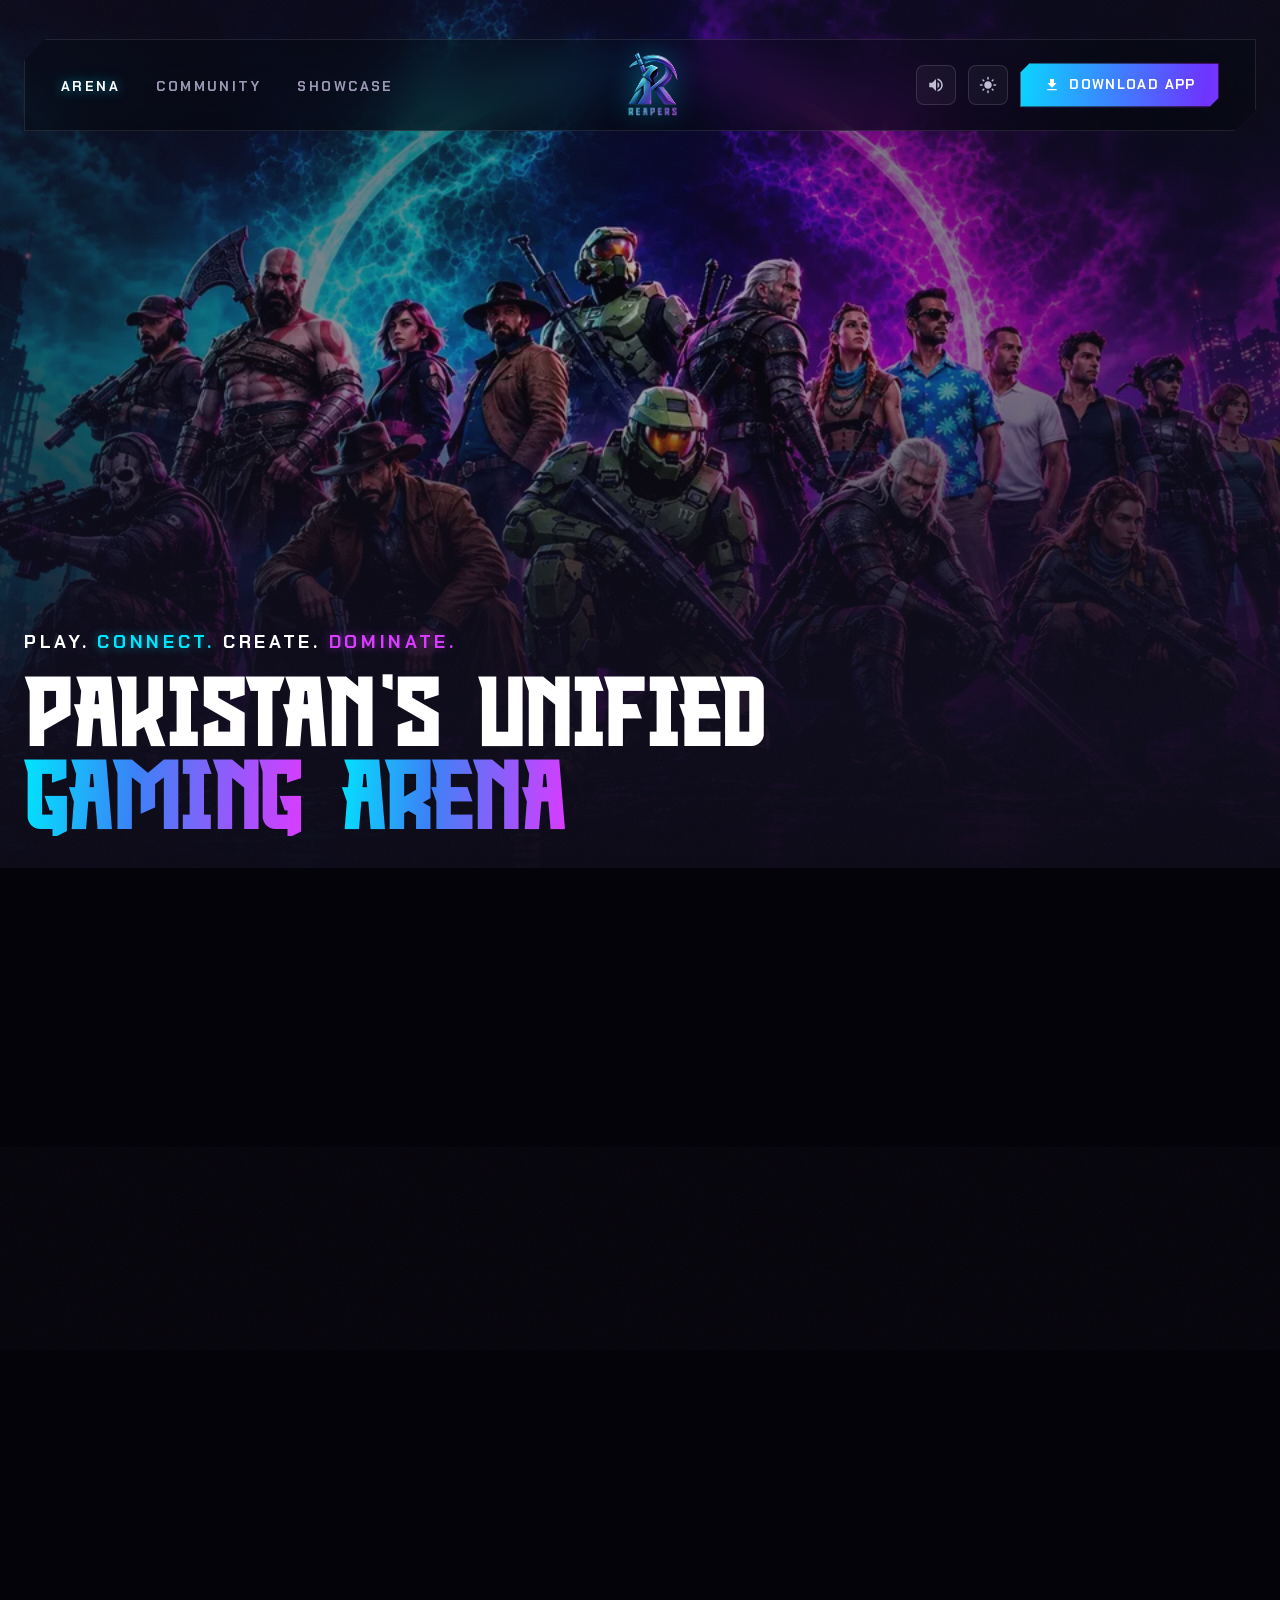
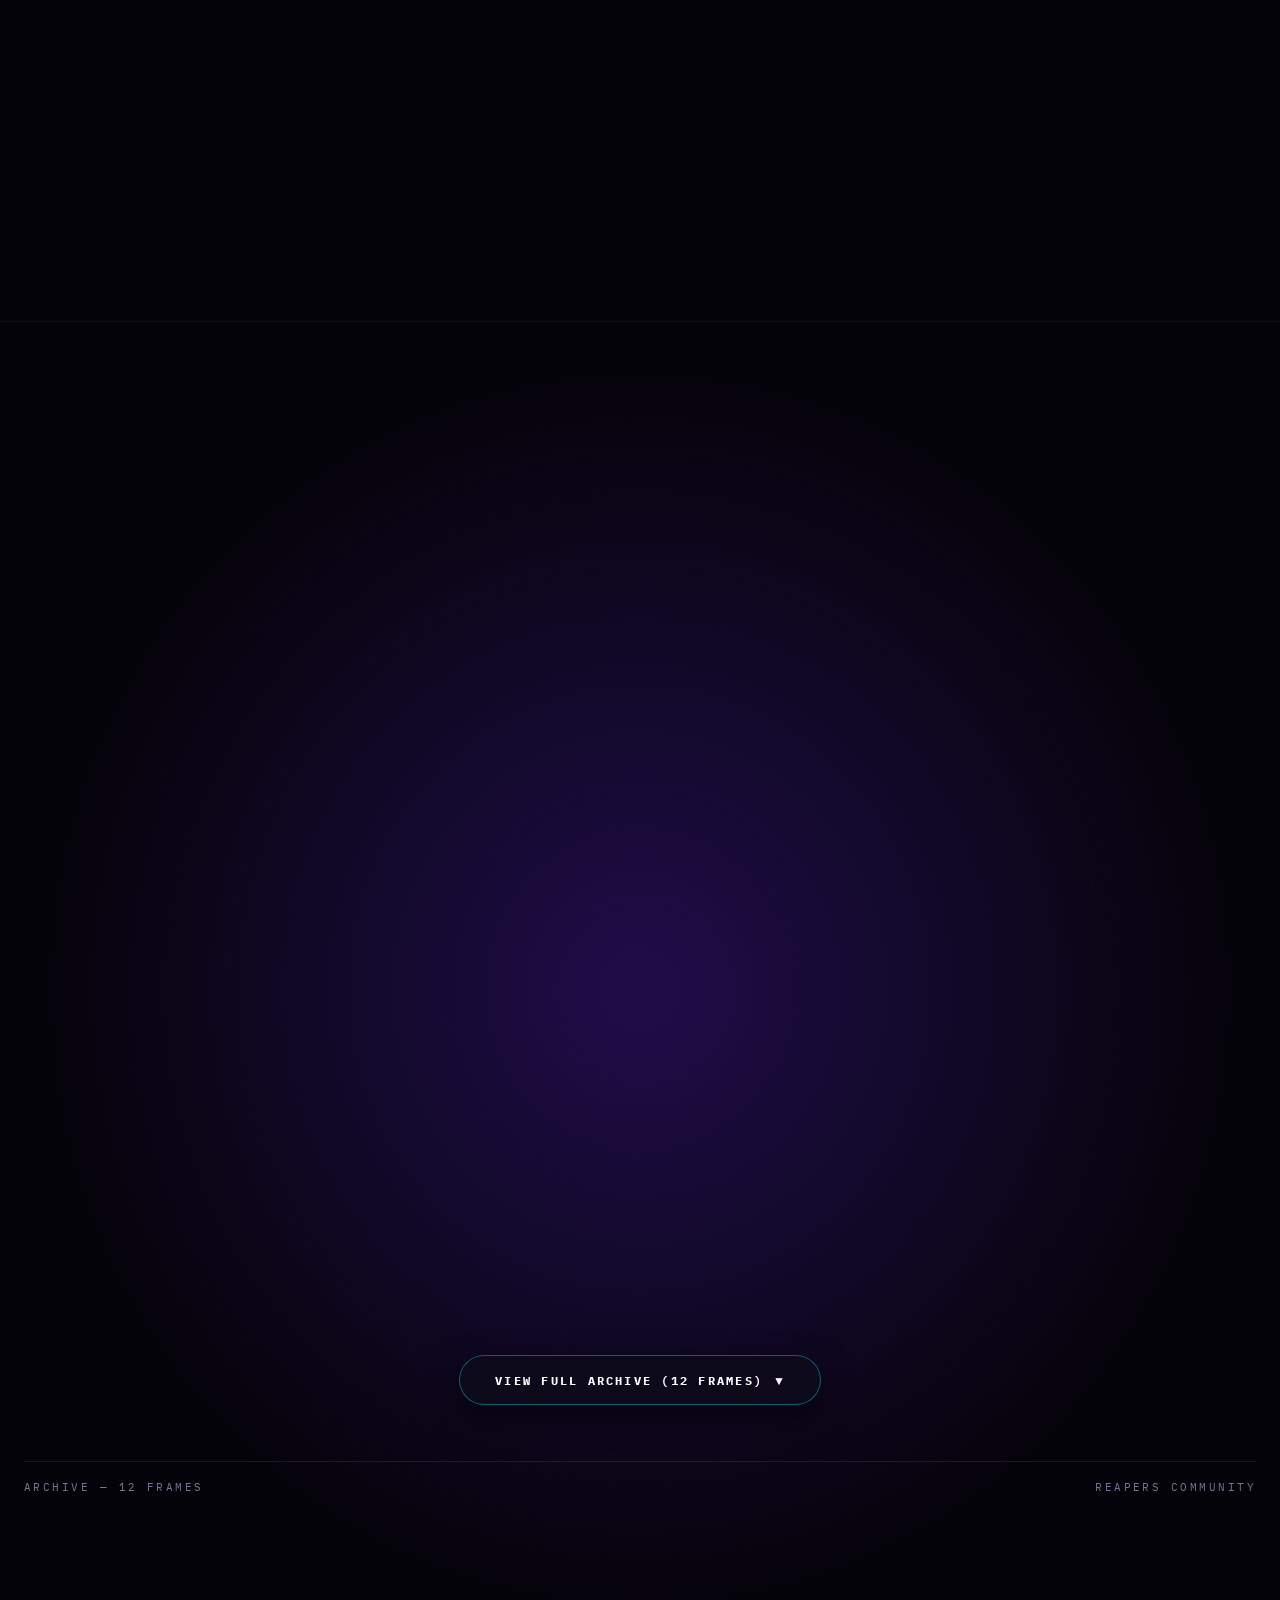
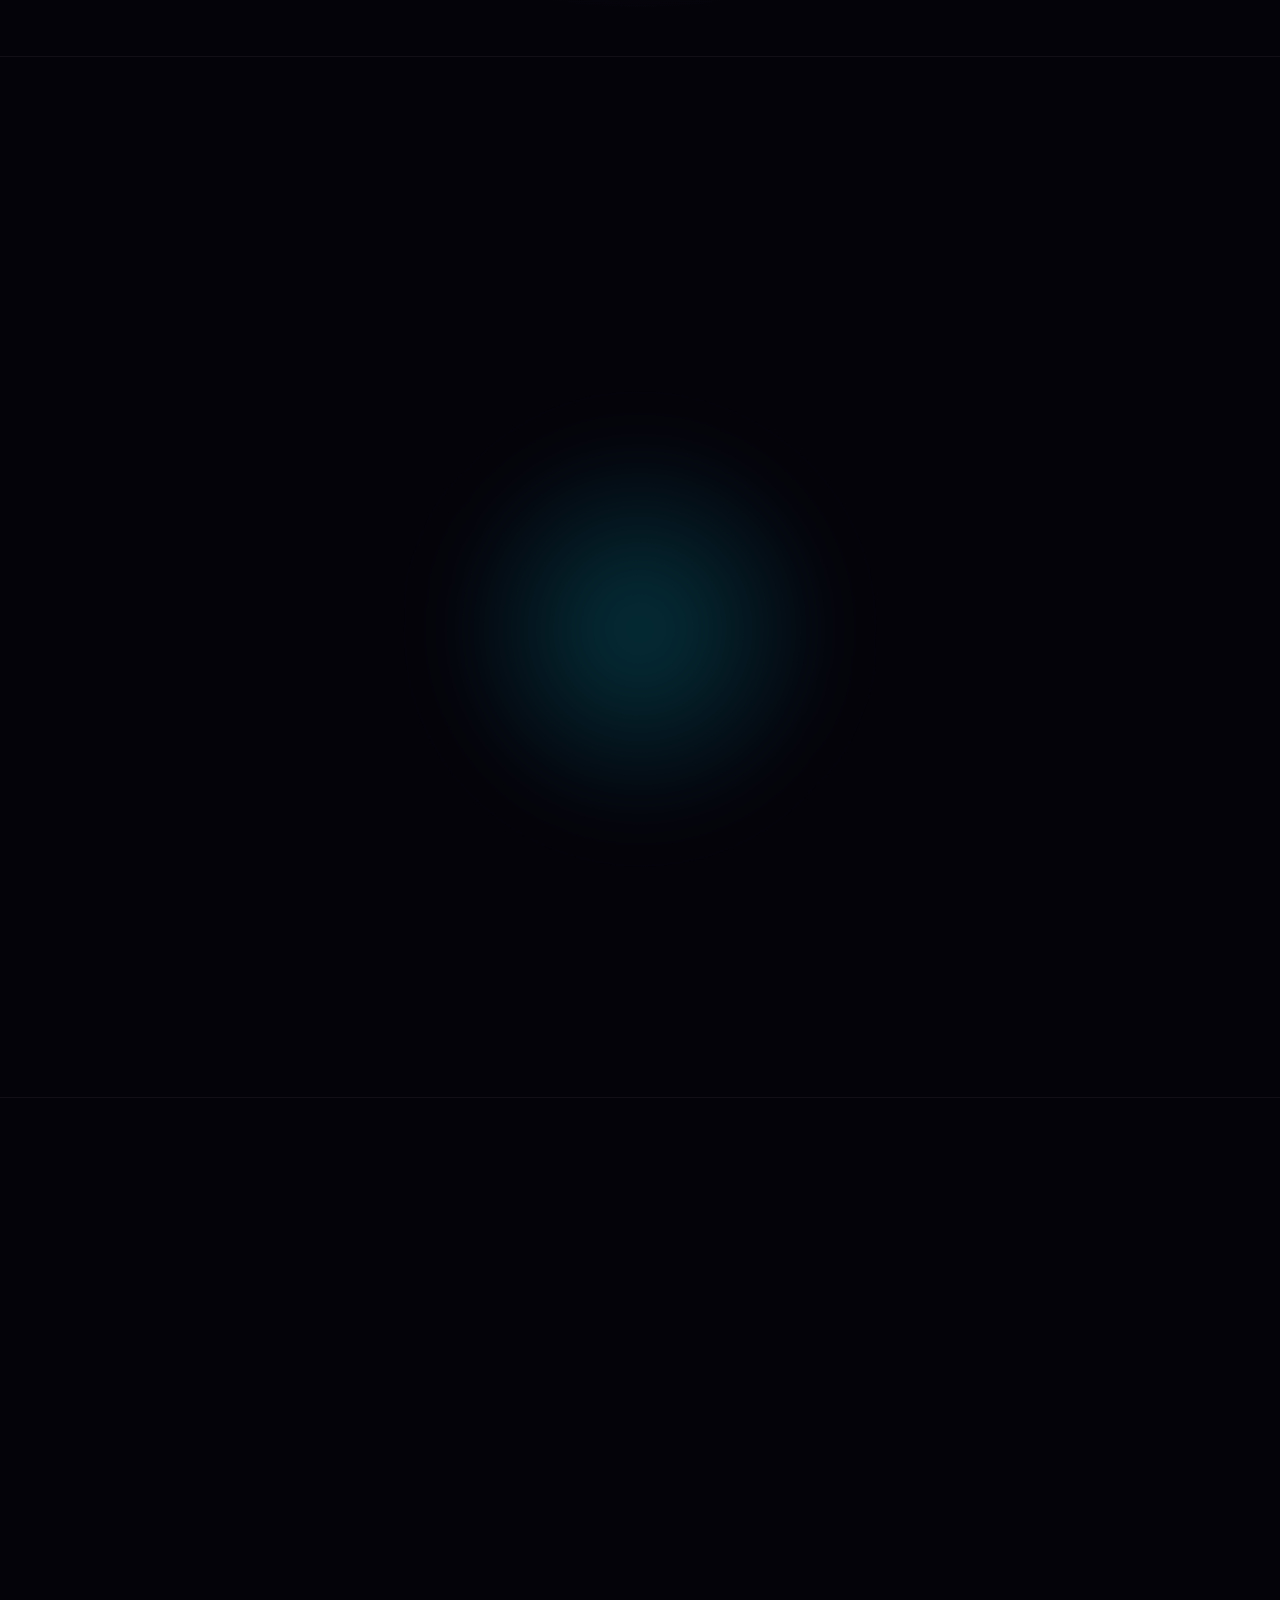
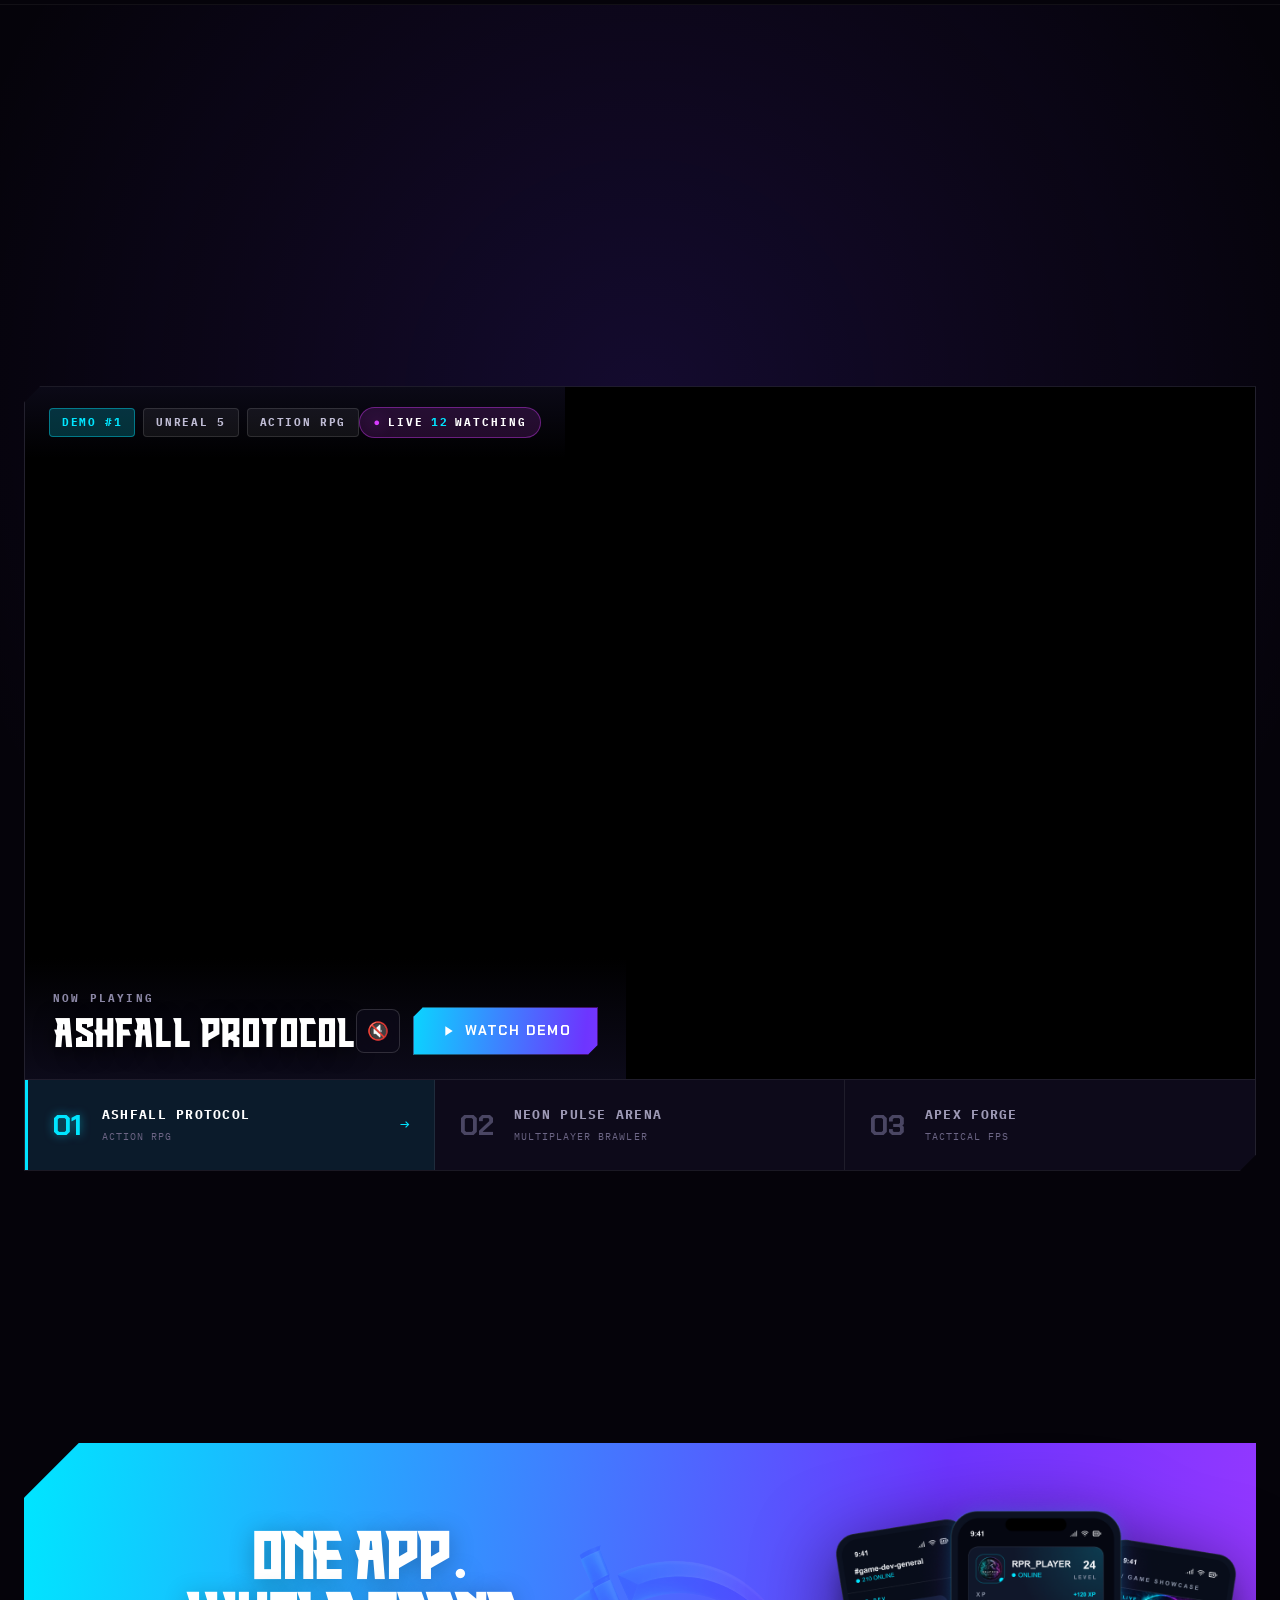
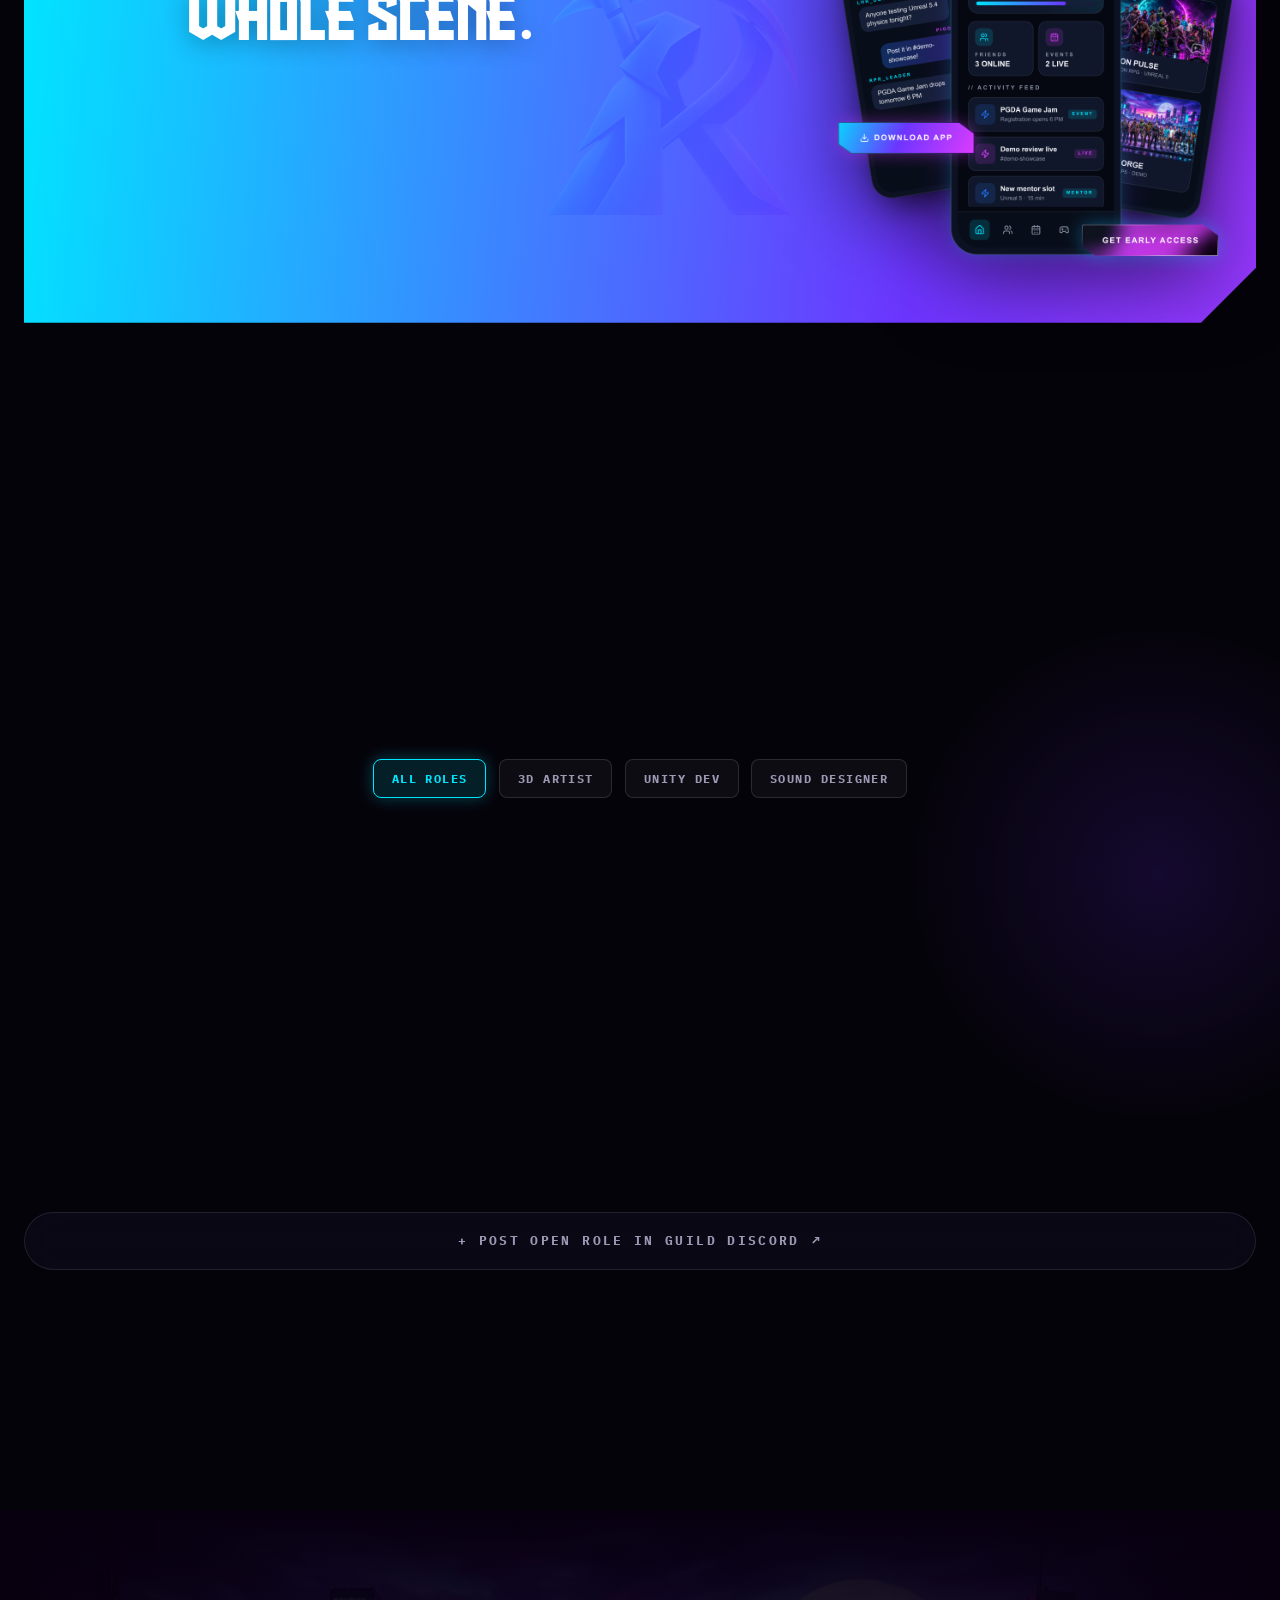
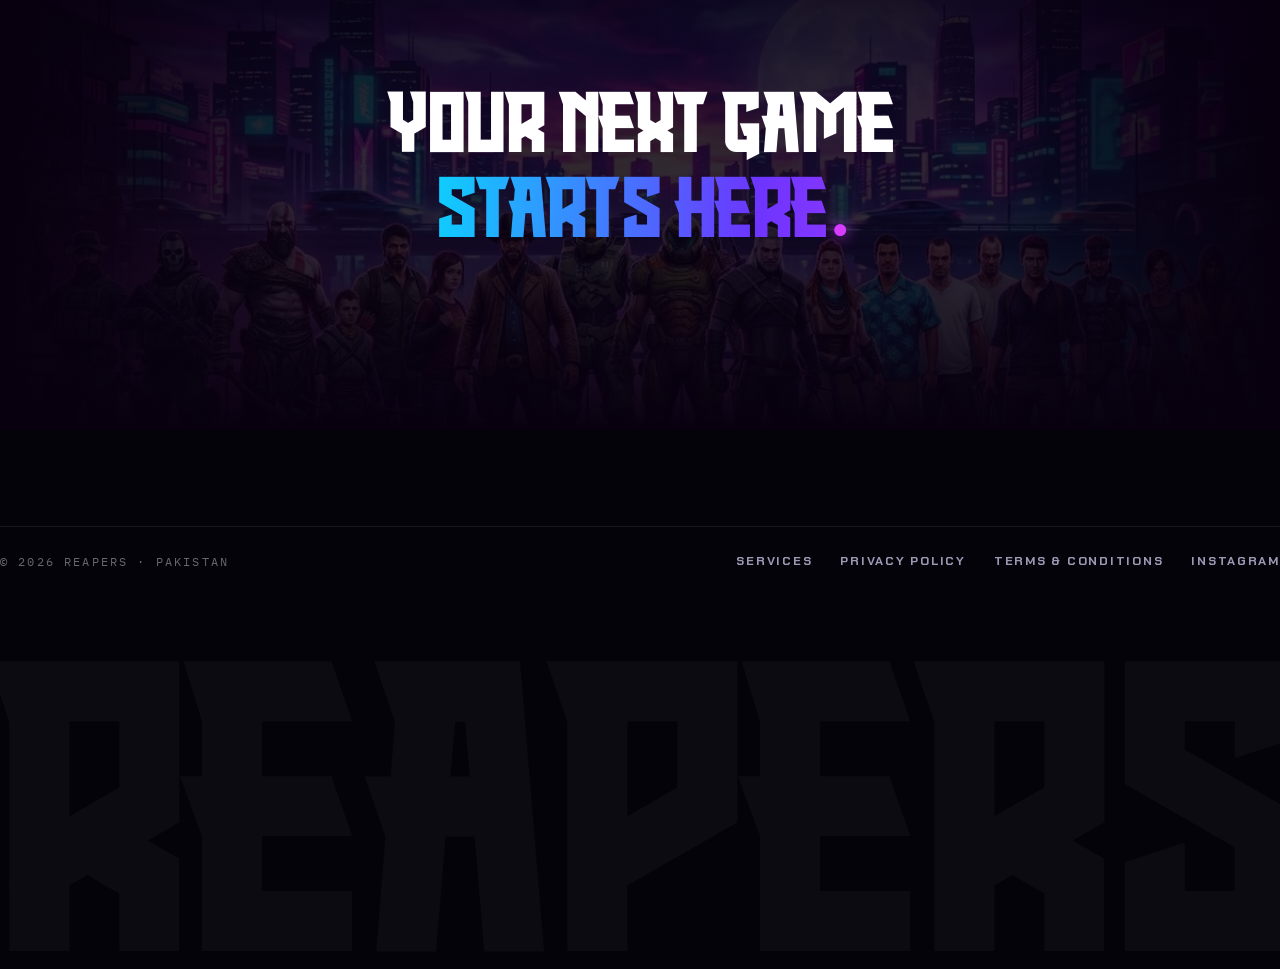
==== commit 918bc3d6: "style: align people and showcase headers side-by-side matching chatrooms layout" ====
--- a/arena.html
+++ b/arena.html
@@ -1208,24 +1208,30 @@
     }
 
     .showcase-section .people-header {
+      display: flex;
+      justify-content: space-between;
+      align-items: flex-end;
       flex-wrap: nowrap;
-    }
-
-    .showcase-section .people-title {
-      font-size: clamp(1.8rem, 4vw, 3.2rem) !important;
-      line-height: 1.15;
+      width: 100%;
+      margin-bottom: 0.5rem;
+      gap: 2.5rem;
+    }
+
+    .showcase-section .people-header > div:first-child {
+      flex: 1 1 auto;
+      min-width: 0;
     }
 
     @media (max-width: 991px) {
       .showcase-section .people-header {
-        flex-direction: column;
-        align-items: flex-start;
-        flex-wrap: wrap;
-        gap: 1rem;
+        flex-direction: column !important;
+        align-items: flex-start !important;
+        flex-wrap: wrap !important;
+        gap: 1.25rem !important;
       }
       .showcase-section .people-desc {
-        text-align: left;
-        max-width: 100%;
+        text-align: left !important;
+        max-width: 100% !important;
       }
     }
 
@@ -1752,25 +1758,35 @@
       border-top: 1px solid rgba(var(--hairline-rgb), 0.05);
     }
 
-    .people-section .people-header {
+    .people-header {
+      display: flex;
+      justify-content: space-between;
+      align-items: flex-end;
+      gap: 2.5rem;
+      width: 100%;
       flex-wrap: nowrap;
     }
 
-    .people-section .people-title {
-      font-size: clamp(1.8rem, 4vw, 3.2rem) !important;
-      line-height: 1.15;
+    .people-header > div:first-child {
+      flex: 1 1 auto;
+      min-width: 0;
     }
 
     @media (max-width: 991px) {
-      .people-section .people-header {
-        flex-direction: column;
-        align-items: flex-start;
-        flex-wrap: wrap;
-        gap: 1rem;
+      .people-header,
+      .people-section .people-header,
+      .showcase-section .people-header {
+        flex-direction: column !important;
+        align-items: flex-start !important;
+        flex-wrap: wrap !important;
+        gap: 1.25rem !important;
       }
-      .people-section .people-desc {
-        text-align: left;
-        max-width: 100%;
+      .people-desc,
+      .people-section .people-desc,
+      .showcase-section .people-desc {
+        text-align: left !important;
+        max-width: 100% !important;
+        margin-bottom: 0 !important;
       }
     }
 
@@ -1780,22 +1796,14 @@
       display: flex;
       flex-direction: column;
       gap: 3.5rem;
-    }
-
-    .people-header {
-      display: flex;
-      justify-content: space-between;
-      align-items: flex-end;
-      gap: 2rem;
-      flex-wrap: wrap;
     }
 
     .people-title {
       font-family: var(--font-hero) !important;
       font-weight: 400 !important;
       font-style: normal !important;
-      font-size: clamp(2.8rem, 7.5vw, 120px) !important;
-      line-height: clamp(2.5rem, 6.8vw, 104px) !important;
+      font-size: clamp(2.2rem, 5.5vw, 84px) !important;
+      line-height: clamp(2rem, 5vw, 76px) !important;
       letter-spacing: 0px !important;
       text-transform: uppercase !important;
       text-align: left !important;
@@ -1810,12 +1818,14 @@
     }
 
     .people-desc {
-      max-width: 480px;
+      flex: 0 0 auto;
+      max-width: 440px;
       font-family: var(--font-body);
       font-size: 0.95rem;
       line-height: 1.6;
       color: var(--text-muted);
       text-align: left;
+      margin-bottom: 0.4rem;
     }
 
     /* Bento Grid */
